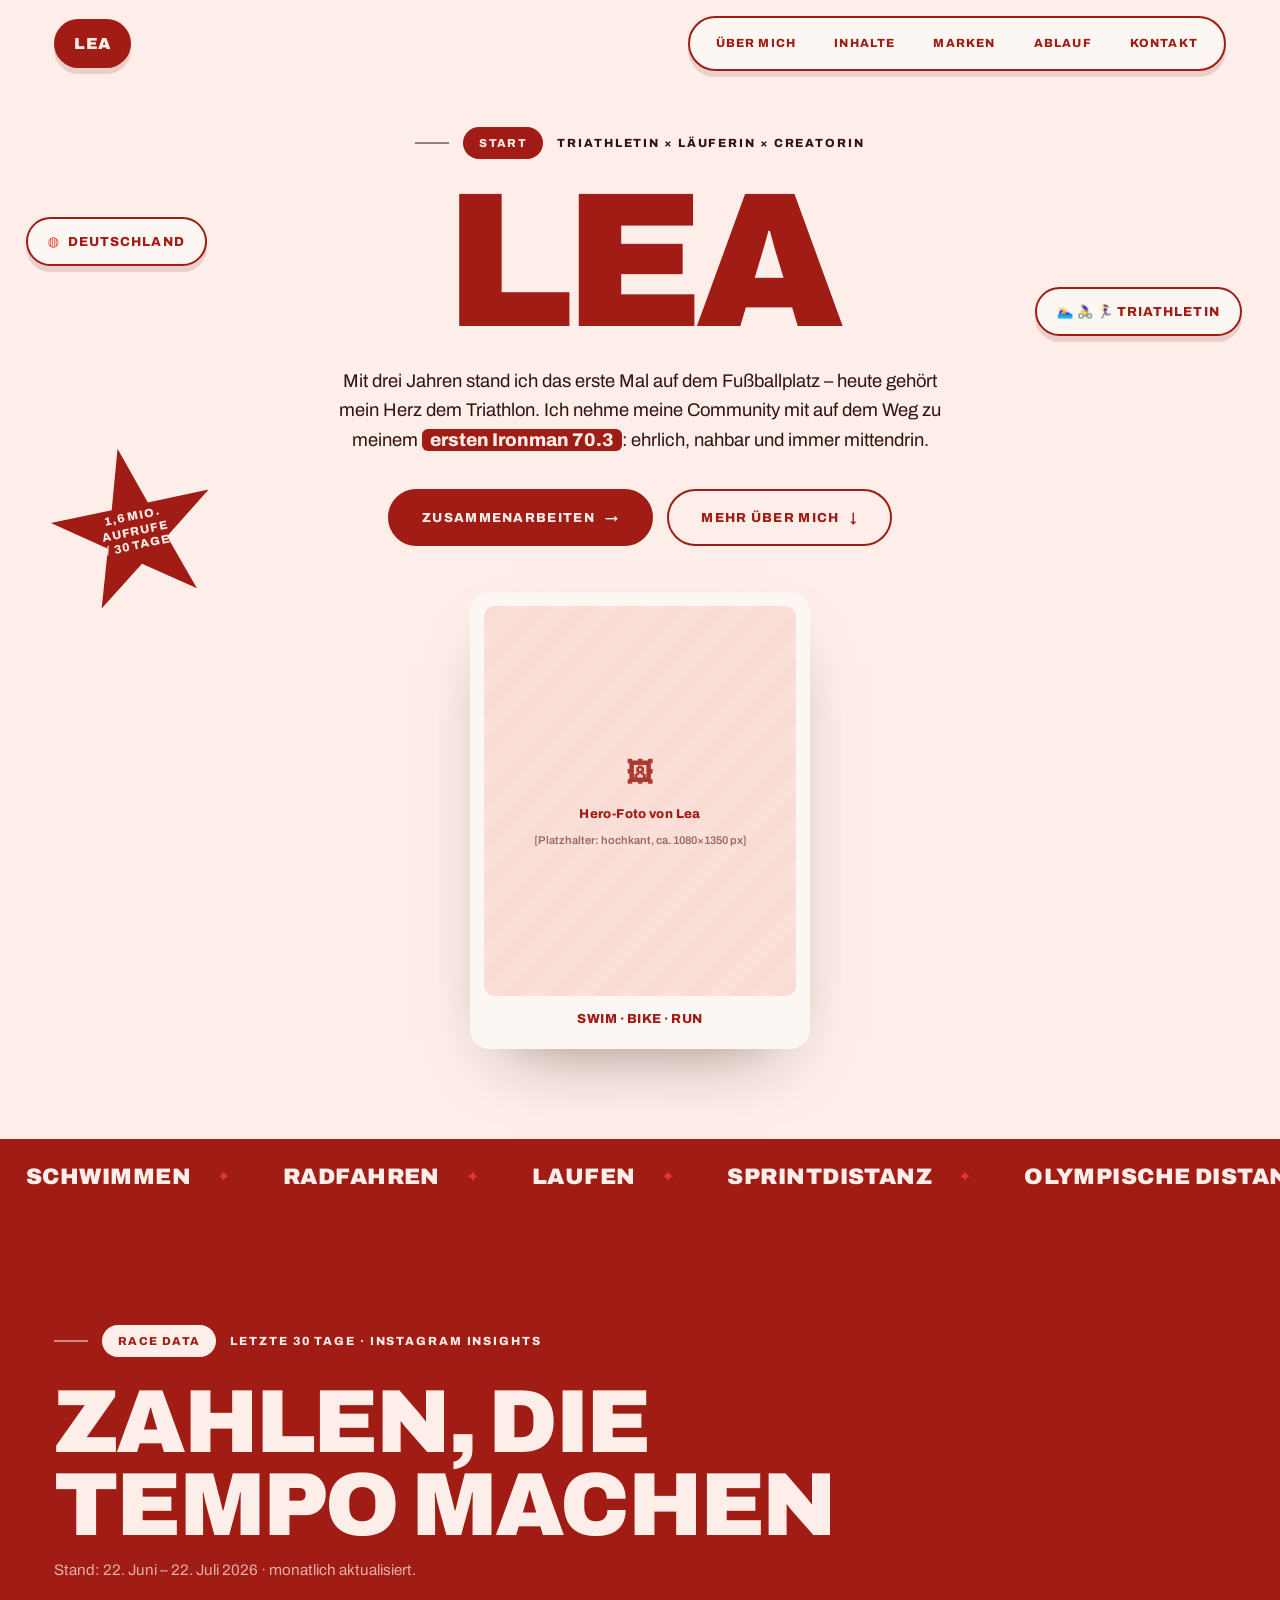
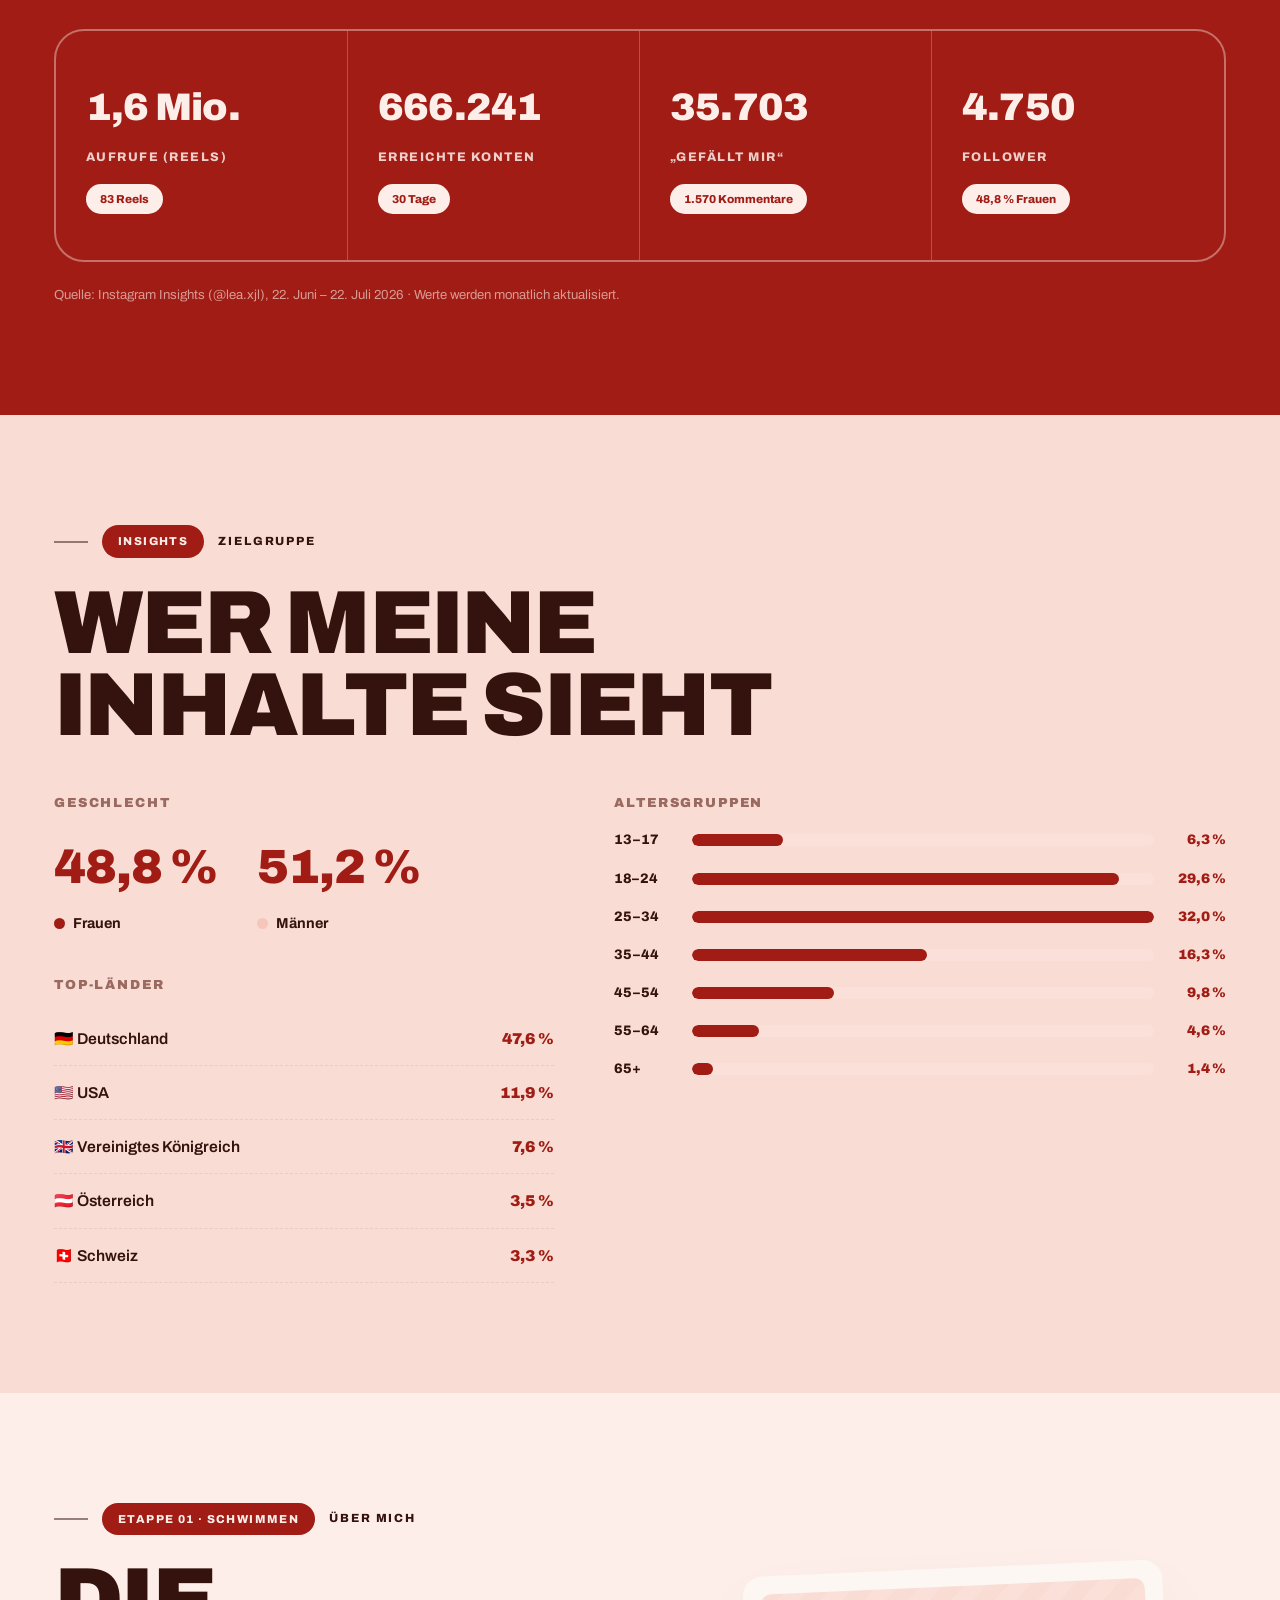
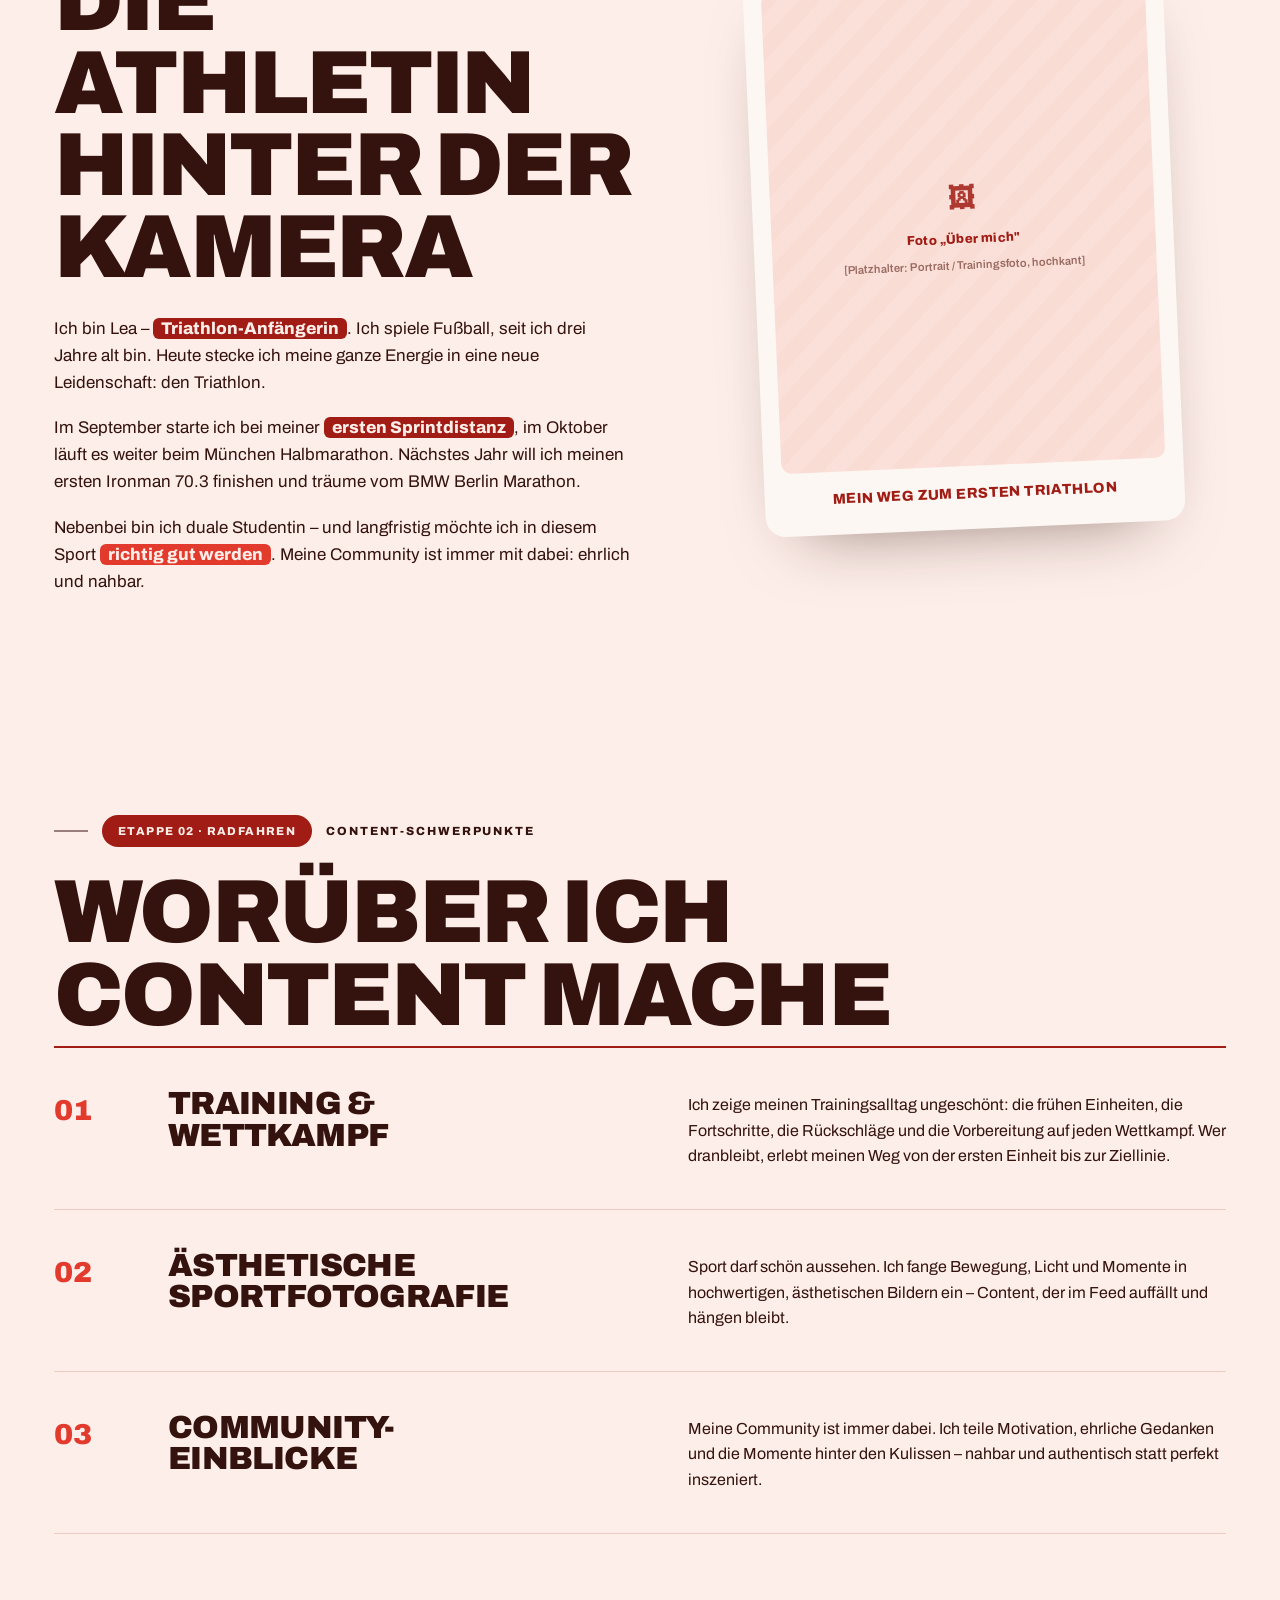
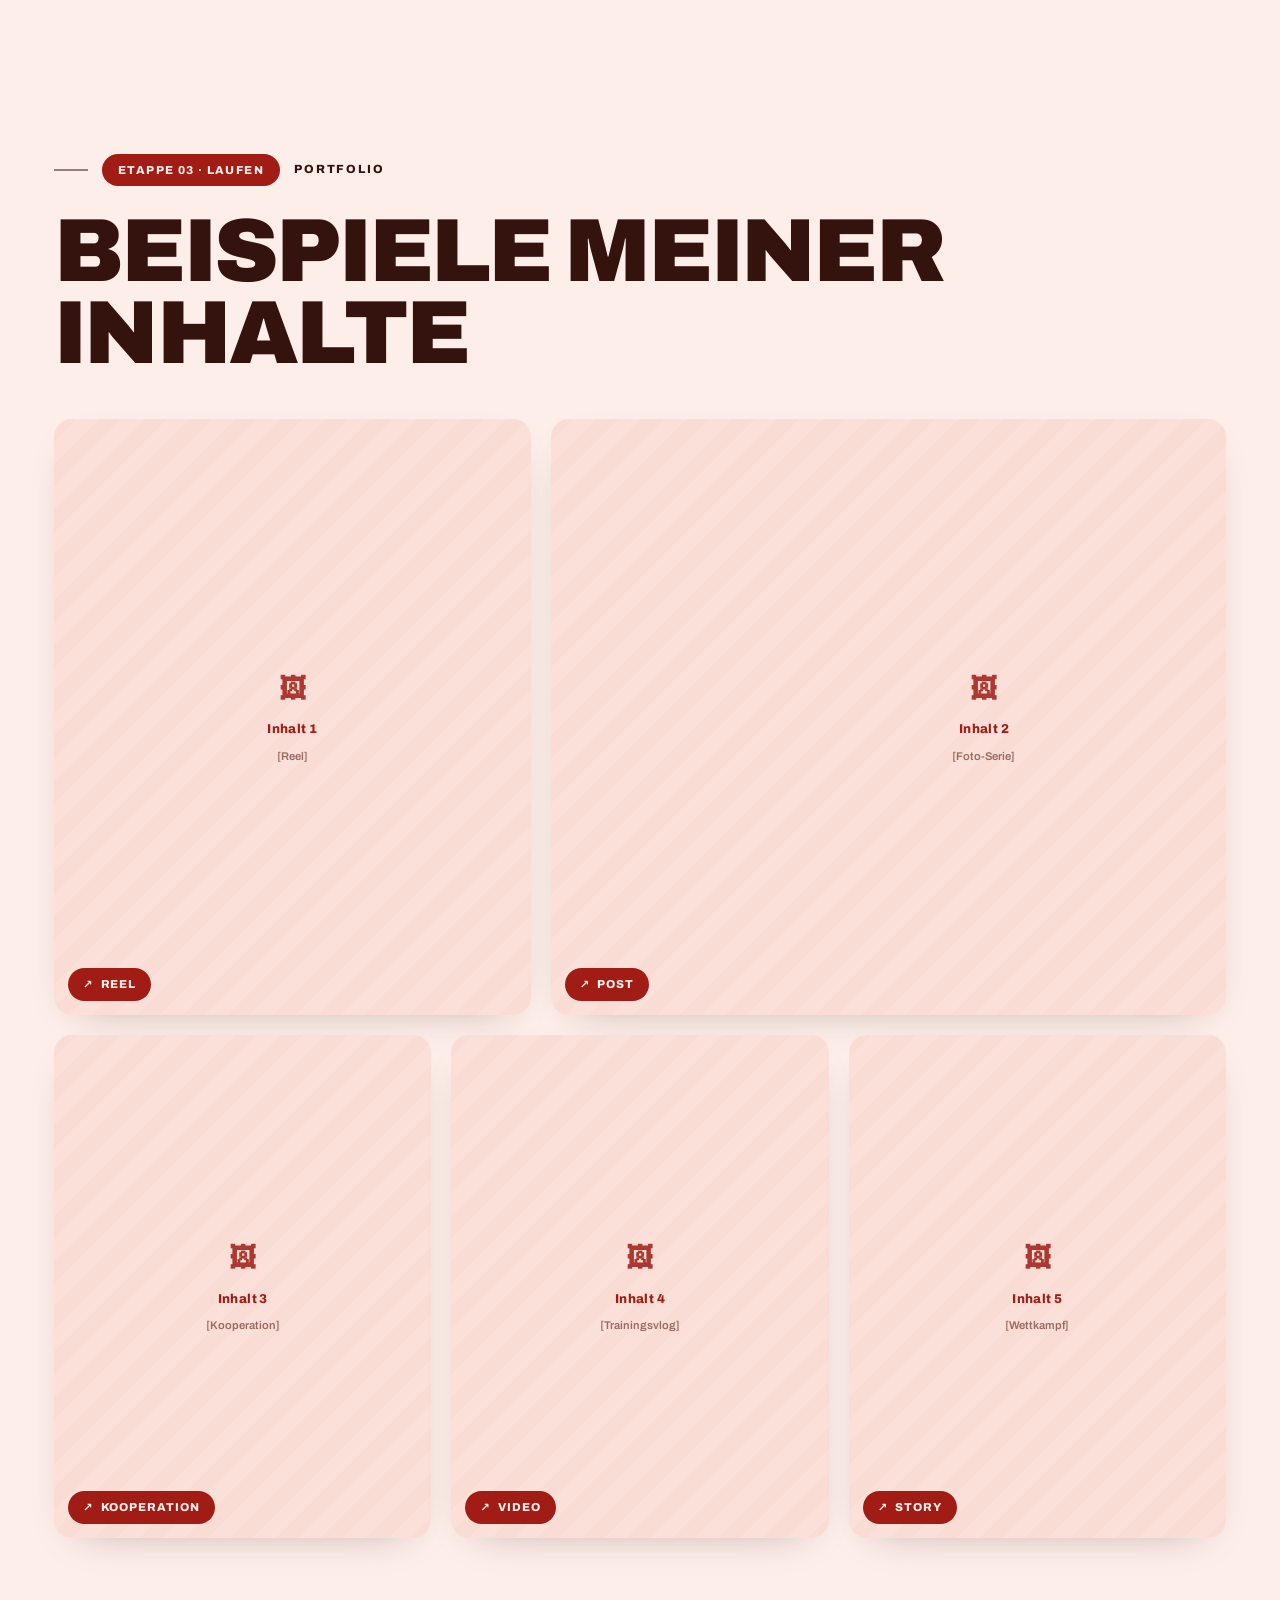
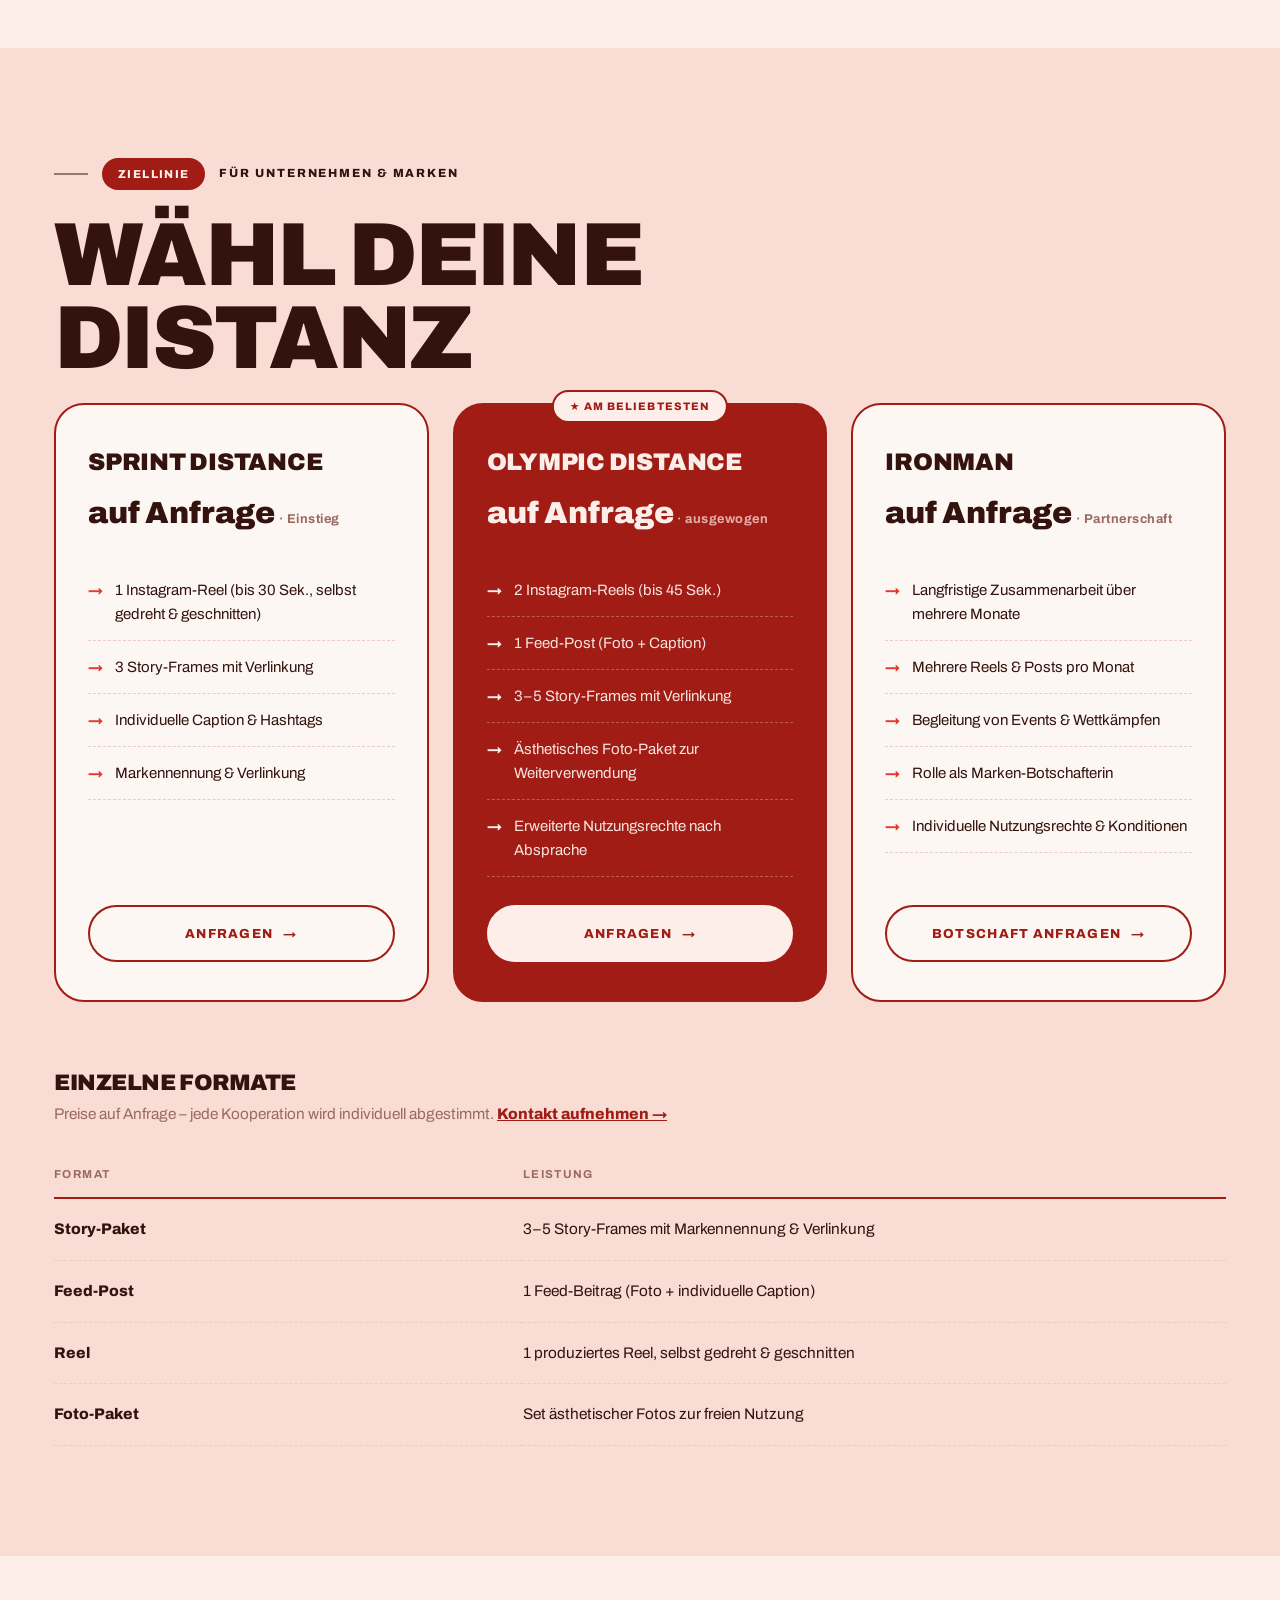
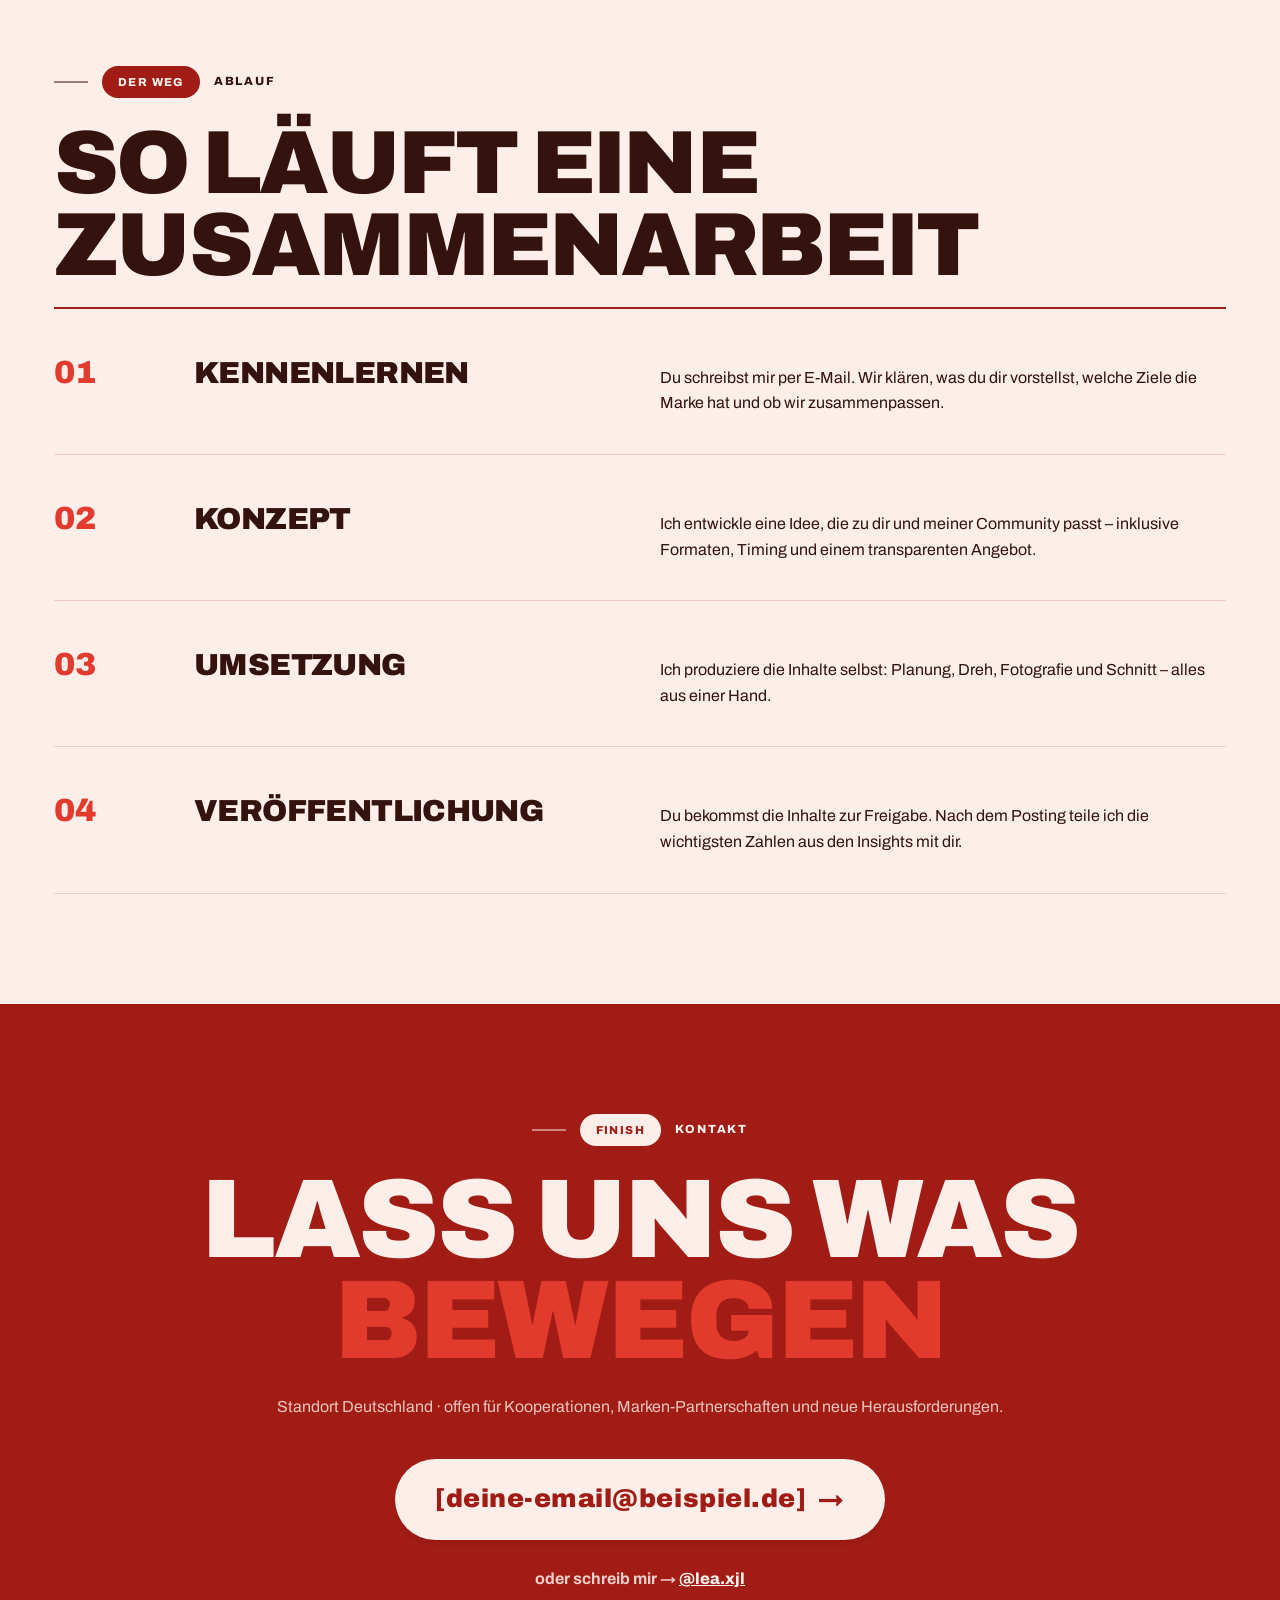
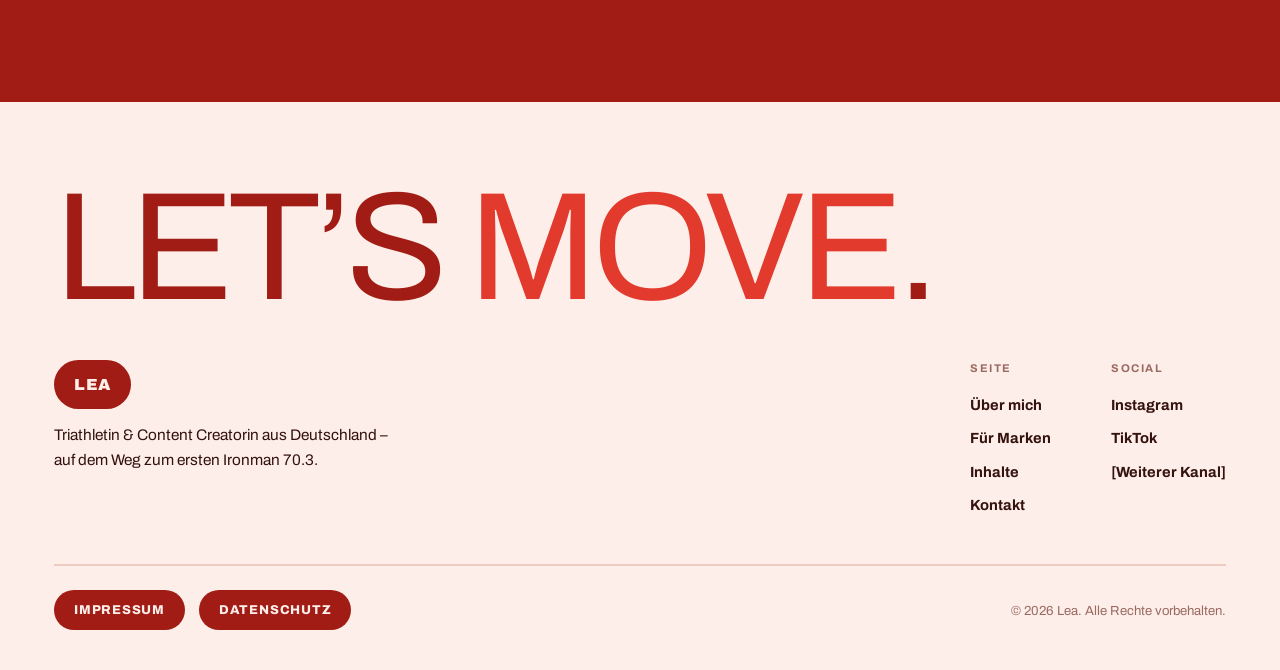
==== index.html @ 93815bfc "Ueber-mich-Text auf Leas Version anpassen, 'aesthetisch' aus Hero entfernen" ====
<!DOCTYPE html>
<html lang="de">
<head>
  <meta charset="UTF-8" />
  <meta name="viewport" content="width=device-width, initial-scale=1.0" />
  <title>Lea – Triathletin &amp; Content Creatorin</title>
  <meta name="description" content="Lea – Triathletin, Läuferin & Content Creatorin aus Deutschland. Ehrliche, ästhetische Einblicke in Training, Wettkampf und den Weg zum ersten Ironman 70.3." />
  <!-- Hinweis: bewusst KEINE Analyse-, Tracking- oder Marketingtools, KEINE nicht notwendigen Cookies. -->
  <link rel="preconnect" href="https://fonts.googleapis.com" />
  <link rel="preconnect" href="https://fonts.gstatic.com" crossorigin />
  <link href="https://fonts.googleapis.com/css2?family=Archivo:wght@400;500;600;700;800;900&display=swap" rel="stylesheet" />
  <link rel="stylesheet" href="styles.css" />
</head>
<body>

  <!-- ============ NAVBAR ============ -->
  <header class="nav">
    <div class="container nav-inner">
      <a href="index.html" class="brand">Lea</a>
      <nav class="nav-links" id="navLinks">
        <a href="#ueber-mich">Über mich</a>
        <a href="#inhalte">Inhalte</a>
        <a href="#leistungen">Marken</a>
        <a href="#ablauf">Ablauf</a>
        <a href="#kontakt">Kontakt</a>
      </nav>
      <button class="nav-toggle" id="navToggle" aria-label="Menü">☰</button>
    </div>
  </header>

  <!-- ============ HERO ============ -->
  <section class="hero">
    <!-- schwebende Sticker (Desktop) -->
    <span class="sticker st-loc"><span class="dot">◍</span> Deutschland</span>
    <span class="sticker st-tri">🏊‍♀️ 🚴‍♀️ 🏃‍♀️ Triathletin</span>
    <span class="star-badge st-star"><span class="star-shape"></span><span class="star-text">1,6 Mio.<br />Aufrufe<br />/ 30 Tage</span></span>

    <div class="container hero-inner">
      <div class="tag-row reveal">
        <span class="dash"></span>
        <span class="pill">Start</span>
        <span class="cap">Triathletin × Läuferin × Creatorin</span>
      </div>
      <h1 class="hero-name reveal"><span>Lea</span></h1>
      <p class="hero-lead reveal">
        Mit drei Jahren stand ich das erste Mal auf dem Fußballplatz – heute gehört mein Herz dem
        Triathlon. Ich nehme meine Community mit auf dem Weg zu meinem <span class="hl">ersten Ironman&nbsp;70.3</span>:
        ehrlich, nahbar und immer mittendrin.
      </p>
      <div class="hero-actions reveal">
        <a href="#kontakt" class="btn">Zusammenarbeiten <span class="arrow">→</span></a>
        <a href="#ueber-mich" class="btn-outline btn">Mehr über mich <span class="arrow">↓</span></a>
      </div>
      <div class="hero-photo reveal">
        <div class="img-ph">Hero-Foto von Lea<small>[Platzhalter: hochkant, ca. 1080×1350 px]</small></div>
        <div class="ph-cap">Swim · Bike · Run</div>
      </div>
    </div>
  </section>

  <!-- ============ MARQUEE ============ -->
  <div class="marquee" aria-hidden="true">
    <div class="marquee-track">
      <span>Schwimmen</span><span>Radfahren</span><span>Laufen</span><span>Sprintdistanz</span><span>Olympische Distanz</span><span>Ironman 70.3</span>
      <span>Schwimmen</span><span>Radfahren</span><span>Laufen</span><span>Sprintdistanz</span><span>Olympische Distanz</span><span>Ironman 70.3</span>
    </div>
  </div>

  <!-- ============ KENNZAHLEN ============ -->
  <!-- ▼▼▼ MONATLICH AKTUALISIEREN: Zahlen aus den Instagram-Insights hier eintragen ▼▼▼ -->
  <section id="kennzahlen" class="stats">
    <div class="container">
      <div class="tag-row reveal">
        <span class="dash"></span>
        <span class="pill">Race Data</span>
        <span class="cap">Letzte 30 Tage · Instagram Insights</span>
      </div>
      <h2 class="display reveal">Zahlen, die<br />Tempo machen</h2>
      <p class="sub reveal">Stand: 22. Juni – 22. Juli 2026 · monatlich aktualisiert.</p>
      <div class="stats-box reveal">
        <div class="stat"><div class="num">1,6 Mio.</div><div class="label">Aufrufe (Reels)</div><span class="spill">83 Reels</span></div>
        <div class="stat"><div class="num">666.241</div><div class="label">Erreichte Konten</div><span class="spill">30 Tage</span></div>
        <div class="stat"><div class="num">35.703</div><div class="label">„Gefällt mir“</div><span class="spill">1.570 Kommentare</span></div>
        <div class="stat"><div class="num">4.750</div><div class="label">Follower</div><span class="spill">48,8 % Frauen</span></div>
      </div>
      <p class="source reveal">Quelle: Instagram Insights (@lea.xjl), 22. Juni – 22. Juli 2026 · Werte werden monatlich aktualisiert.</p>
    </div>
  </section>

  <!-- ============ ZIELGRUPPE / AUDIENCE ============ -->
  <section id="zielgruppe" class="audience">
    <div class="container">
      <div class="tag-row reveal">
        <span class="dash"></span>
        <span class="pill">Insights</span>
        <span class="cap">Zielgruppe</span>
      </div>
      <h2 class="display reveal" style="max-width:16ch; margin-bottom:50px;">Wer meine Inhalte sieht</h2>
      <div class="aud-grid">
        <div class="aud-left">
          <div class="aud-block reveal">
            <h3>Geschlecht</h3>
            <div class="gender">
              <div class="g"><span class="pct">48,8 %</span><span class="gl"><i class="dw"></i> Frauen</span></div>
              <div class="g"><span class="pct">51,2 %</span><span class="gl"><i class="dm"></i> Männer</span></div>
            </div>
          </div>
          <div class="aud-block reveal">
            <h3>Top-Länder</h3>
            <ul class="country-list">
              <li><span>🇩🇪 Deutschland</span><strong>47,6 %</strong></li>
              <li><span>🇺🇸 USA</span><strong>11,9 %</strong></li>
              <li><span>🇬🇧 Vereinigtes Königreich</span><strong>7,6 %</strong></li>
              <li><span>🇦🇹 Österreich</span><strong>3,5 %</strong></li>
              <li><span>🇨🇭 Schweiz</span><strong>3,3 %</strong></li>
            </ul>
          </div>
        </div>
        <div class="aud-block reveal">
          <h3>Altersgruppen</h3>
          <div class="bar-row"><span class="age">13–17</span><span class="bar"><span style="width:19.7%"></span></span><b>6,3 %</b></div>
          <div class="bar-row"><span class="age">18–24</span><span class="bar"><span style="width:92.5%"></span></span><b>29,6 %</b></div>
          <div class="bar-row"><span class="age">25–34</span><span class="bar"><span style="width:100%"></span></span><b>32,0 %</b></div>
          <div class="bar-row"><span class="age">35–44</span><span class="bar"><span style="width:50.9%"></span></span><b>16,3 %</b></div>
          <div class="bar-row"><span class="age">45–54</span><span class="bar"><span style="width:30.6%"></span></span><b>9,8 %</b></div>
          <div class="bar-row"><span class="age">55–64</span><span class="bar"><span style="width:14.4%"></span></span><b>4,6 %</b></div>
          <div class="bar-row"><span class="age">65+</span><span class="bar"><span style="width:4.4%"></span></span><b>1,4 %</b></div>
        </div>
      </div>
    </div>
  </section>
  <!-- ▲▲▲ MONATLICH AKTUALISIEREN: Ende ▲▲▲ -->

  <!-- ============ ÜBER MICH ============ -->
  <section id="ueber-mich">
    <div class="container about-grid">
      <div class="about-text reveal">
        <div class="tag-row">
          <span class="dash"></span>
          <span class="pill">Etappe 01 · Schwimmen</span>
          <span class="cap">Über mich</span>
        </div>
        <h2 class="display">Die Athletin<br />hinter der <span class="accent">Kamera</span></h2>
        <p>
          Ich bin Lea – <span class="hl">Triathlon-Anfängerin</span>. Ich spiele Fußball, seit ich drei Jahre alt bin.
          Heute stecke ich meine ganze Energie in eine neue Leidenschaft: den Triathlon.
        </p>
        <p>
          Im September starte ich bei meiner <span class="hl">ersten Sprintdistanz</span>, im Oktober läuft es weiter
          beim München Halbmarathon. Nächstes Jahr will ich meinen ersten Ironman&nbsp;70.3 finishen und träume vom
          BMW Berlin Marathon.
        </p>
        <p>
          Nebenbei bin ich duale Studentin – und langfristig möchte ich in diesem Sport
          <span class="hl alt">richtig gut werden</span>. Meine Community ist immer mit dabei: ehrlich und nahbar.
        </p>
      </div>
      <div class="reveal">
        <div class="polaroid">
          <div class="img-ph">Foto „Über mich"<small>[Platzhalter: Portrait / Trainingsfoto, hochkant]</small></div>
          <div class="ph-cap">Mein Weg zum ersten Triathlon</div>
        </div>
      </div>
    </div>
  </section>

  <!-- ============ CONTENT-SCHWERPUNKTE ============ -->
  <section id="schwerpunkte" class="services" style="background:var(--bg);">
    <div class="container">
      <div class="tag-row reveal">
        <span class="dash"></span>
        <span class="pill">Etappe 02 · Radfahren</span>
        <span class="cap">Content-Schwerpunkte</span>
      </div>
      <h2 class="display reveal" style="max-width:15ch;">Worüber ich Content mache</h2>
      <div class="pillars">
        <div class="pillar reveal">
          <div class="p-num">01</div>
          <h3>Training &amp;<br />Wettkampf</h3>
          <p>Ich zeige meinen Trainingsalltag ungeschönt: die frühen Einheiten, die Fortschritte, die Rückschläge und die Vorbereitung auf jeden Wettkampf. Wer dranbleibt, erlebt meinen Weg von der ersten Einheit bis zur Ziellinie.</p>
        </div>
        <div class="pillar reveal">
          <div class="p-num">02</div>
          <h3>Ästhetische<br />Sportfotografie</h3>
          <p>Sport darf schön aussehen. Ich fange Bewegung, Licht und Momente in hochwertigen, ästhetischen Bildern ein – Content, der im Feed auffällt und hängen bleibt.</p>
        </div>
        <div class="pillar reveal">
          <div class="p-num">03</div>
          <h3>Community-<br />Einblicke</h3>
          <p>Meine Community ist immer dabei. Ich teile Motivation, ehrliche Gedanken und die Momente hinter den Kulissen – nahbar und authentisch statt perfekt inszeniert.</p>
        </div>
      </div>
    </div>
  </section>

  <!-- ============ INHALTE / GALERIE ============ -->
  <section id="inhalte">
    <div class="container">
      <div class="tag-row reveal">
        <span class="dash"></span>
        <span class="pill">Etappe 03 · Laufen</span>
        <span class="cap">Portfolio</span>
      </div>
      <h2 class="display reveal" style="max-width:16ch; margin-bottom:44px;">Beispiele meiner Inhalte</h2>
      <div class="gallery">
        <div class="item g1 reveal"><div class="img-ph">Inhalt 1<small>[Reel]</small></div><span class="cap">Reel</span></div>
        <div class="item g2 reveal"><div class="img-ph">Inhalt 2<small>[Foto-Serie]</small></div><span class="cap">Post</span></div>
        <div class="item g3 reveal"><div class="img-ph">Inhalt 3<small>[Kooperation]</small></div><span class="cap">Kooperation</span></div>
        <div class="item g4 reveal"><div class="img-ph">Inhalt 4<small>[Trainingsvlog]</small></div><span class="cap">Video</span></div>
        <div class="item g5 reveal"><div class="img-ph">Inhalt 5<small>[Wettkampf]</small></div><span class="cap">Story</span></div>
      </div>
    </div>
  </section>

  <!-- ============ LEISTUNGEN / PAKETE ============ -->
  <section id="leistungen" class="services">
    <div class="container">
      <div class="tag-row reveal">
        <span class="dash"></span>
        <span class="pill">Ziellinie</span>
        <span class="cap">Für Unternehmen &amp; Marken</span>
      </div>
      <h2 class="display reveal" style="max-width:14ch;">Wähl deine Distanz</h2>
      <div class="packages">
        <div class="package reveal">
          <div class="tier">Sprint Distance</div>
          <div class="price">auf Anfrage<small> · Einstieg</small></div>
          <ul>
            <li>1 Instagram-Reel (bis 30 Sek., selbst gedreht &amp; geschnitten)</li>
            <li>3 Story-Frames mit Verlinkung</li>
            <li>Individuelle Caption &amp; Hashtags</li>
            <li>Markennennung &amp; Verlinkung</li>
          </ul>
          <a href="#kontakt" class="btn btn-outline">Anfragen <span class="arrow">→</span></a>
        </div>
        <div class="package featured reveal">
          <span class="badge-top">★ Am beliebtesten</span>
          <div class="tier">Olympic Distance</div>
          <div class="price">auf Anfrage<small> · ausgewogen</small></div>
          <ul>
            <li>2 Instagram-Reels (bis 45 Sek.)</li>
            <li>1 Feed-Post (Foto + Caption)</li>
            <li>3–5 Story-Frames mit Verlinkung</li>
            <li>Ästhetisches Foto-Paket zur Weiterverwendung</li>
            <li>Erweiterte Nutzungsrechte nach Absprache</li>
          </ul>
          <a href="#kontakt" class="btn">Anfragen <span class="arrow">→</span></a>
        </div>
        <div class="package reveal">
          <div class="tier">Ironman</div>
          <div class="price">auf Anfrage<small> · Partnerschaft</small></div>
          <ul>
            <li>Langfristige Zusammenarbeit über mehrere Monate</li>
            <li>Mehrere Reels &amp; Posts pro Monat</li>
            <li>Begleitung von Events &amp; Wettkämpfen</li>
            <li>Rolle als Marken-Botschafterin</li>
            <li>Individuelle Nutzungsrechte &amp; Konditionen</li>
          </ul>
          <a href="#kontakt" class="btn btn-outline">Botschaft anfragen <span class="arrow">→</span></a>
        </div>
      </div>

      <!-- Einzel-Formate -->
      <div class="formats reveal">
        <h3>Einzelne Formate</h3>
        <p class="intro">Preise auf Anfrage – jede Kooperation wird individuell abgestimmt. <a href="#kontakt">Kontakt aufnehmen →</a></p>
        <table class="ftable">
          <thead><tr><th>Format</th><th>Leistung</th></tr></thead>
          <tbody>
            <tr><td>Story-Paket</td><td>3–5 Story-Frames mit Markennennung &amp; Verlinkung</td></tr>
            <tr><td>Feed-Post</td><td>1 Feed-Beitrag (Foto + individuelle Caption)</td></tr>
            <tr><td>Reel</td><td>1 produziertes Reel, selbst gedreht &amp; geschnitten</td></tr>
            <tr><td>Foto-Paket</td><td>Set ästhetischer Fotos zur freien Nutzung</td></tr>
          </tbody>
        </table>
      </div>
    </div>
  </section>

  <!-- ============ ABLAUF ============ -->
  <section id="ablauf">
    <div class="container">
      <div class="tag-row reveal">
        <span class="dash"></span>
        <span class="pill">Der Weg</span>
        <span class="cap">Ablauf</span>
      </div>
      <h2 class="display reveal" style="max-width:16ch; margin-bottom:20px;">So läuft eine Zusammenarbeit</h2>
      <div class="process">
        <div class="step reveal"><div class="s-num">01</div><h3>Kennenlernen</h3><p>Du schreibst mir per E-Mail. Wir klären, was du dir vorstellst, welche Ziele die Marke hat und ob wir zusammenpassen.</p></div>
        <div class="step reveal"><div class="s-num">02</div><h3>Konzept</h3><p>Ich entwickle eine Idee, die zu dir und meiner Community passt – inklusive Formaten, Timing und einem transparenten Angebot.</p></div>
        <div class="step reveal"><div class="s-num">03</div><h3>Umsetzung</h3><p>Ich produziere die Inhalte selbst: Planung, Dreh, Fotografie und Schnitt – alles aus einer Hand.</p></div>
        <div class="step reveal"><div class="s-num">04</div><h3>Veröffentlichung</h3><p>Du bekommst die Inhalte zur Freigabe. Nach dem Posting teile ich die wichtigsten Zahlen aus den Insights mit dir.</p></div>
      </div>
    </div>
  </section>

  <!-- ============ KONTAKT ============ -->
  <section id="kontakt" class="contact">
    <div class="container">
      <div class="tag-row reveal">
        <span class="dash"></span>
        <span class="pill">Finish</span>
        <span class="cap">Kontakt</span>
      </div>
      <h2 class="contact-big reveal">Lass uns was<br /><span class="accent">bewegen</span></h2>
      <p class="sub reveal">Standort Deutschland · offen für Kooperationen, Marken-Partnerschaften und neue Herausforderungen.</p>
      <a href="mailto:[deine-email@beispiel.de]" class="contact-email reveal">[deine-email@beispiel.de] <span class="arrow">→</span></a>
      <p class="contact-dm reveal">oder schreib mir → <a href="https://instagram.com/lea.xjl" target="_blank" rel="noopener">@lea.xjl</a></p>
    </div>
  </section>

  <!-- ============ FOOTER ============ -->
  <footer class="footer">
    <div class="container">
      <div class="footer-huge reveal">Let’s <span class="accent">move</span>.</div>
      <div class="footer-cols">
        <div>
          <div class="brand" style="box-shadow:none;">Lea</div>
          <p class="footer-tag" style="margin-top:14px;">Triathletin &amp; Content Creatorin aus Deutschland – auf dem Weg zum ersten Ironman 70.3.</p>
        </div>
        <div class="footer-nav">
          <div>
            <h4>Seite</h4>
            <a href="#ueber-mich">Über mich</a>
            <a href="#leistungen">Für Marken</a>
            <a href="#inhalte">Inhalte</a>
            <a href="#kontakt">Kontakt</a>
          </div>
          <div>
            <h4>Social</h4>
            <a href="https://instagram.com/lea.xjl" target="_blank" rel="noopener">Instagram</a>
            <a href="[TikTok-Link]" target="_blank" rel="noopener">TikTok</a>
            <a href="[Weiterer Kanal]" target="_blank" rel="noopener">[Weiterer Kanal]</a>
          </div>
        </div>
      </div>
      <div class="footer-legal">
        <div class="legal-links">
          <a href="impressum.html">Impressum</a>
          <a href="datenschutz.html">Datenschutz</a>
        </div>
        <small>© <span id="year">2026</span> Lea. Alle Rechte vorbehalten.</small>
      </div>
    </div>
  </footer>

  <script>
    const toggle = document.getElementById('navToggle');
    const links = document.getElementById('navLinks');
    toggle.addEventListener('click', () => links.classList.toggle('open'));
    links.querySelectorAll('a').forEach(a => a.addEventListener('click', () => links.classList.remove('open')));
    document.getElementById('year').textContent = new Date().getFullYear();
    const io = new IntersectionObserver((entries) => {
      entries.forEach(e => { if (e.isIntersecting) { e.target.classList.add('in'); io.unobserve(e.target); } });
    }, { threshold: 0.12, rootMargin: '0px 0px -60px 0px' });
    document.querySelectorAll('.reveal').forEach(el => io.observe(el));
  </script>
</body>
</html>
---- styles.css ----
/* =========================================================
   Lea – Triathlon Portfolio
   Stil angelehnt an das Referenz-Layout, aber in ROT
   Schrift: Archivo – dick & gerade, ohne Schnörkel
   ========================================================= */

:root {
  /* Rot / Brand */
  --brand:   #a01c14;   /* tiefes Rot – dunkle Sektionen, Headlines, Pills */
  --brand-2: #bb241a;
  --accent:  #e23a2c;   /* helles Signalrot */
  --red-100: #fbe0da;   /* helle Pills auf dunklem Grund */
  --red-200: #f6c6bc;

  /* Hell / Papier */
  --bg:     #fdeee9;    /* zartes Blush-Creme (Hintergrund) */
  --bg-2:   #f9ddd4;
  --paper:  #fdf7f3;    /* Karten / helle Flächen */
  --text:   #34120e;    /* dunkler, warmer Text */
  --muted:  #9a6a61;
  --line:   #ecccc2;

  --pill-shadow: 0 6px 0 rgba(122,20,14,.14);
  --shadow:   0 30px 70px -40px rgba(52,18,14,.6);
  --shadow-sm:0 14px 40px -26px rgba(52,18,14,.4);

  --r-pill: 999px;
  --r-card: 30px;
  --maxw: 1240px;
  --sans: "Archivo", "Segoe UI", system-ui, -apple-system, sans-serif;
}

* { margin: 0; padding: 0; box-sizing: border-box; }
html { scroll-behavior: smooth; }
body {
  font-family: var(--sans);
  color: var(--text);
  background: var(--bg);
  line-height: 1.6;
  -webkit-font-smoothing: antialiased;
  overflow-x: hidden;
}
img { max-width: 100%; display: block; }
a { color: inherit; text-decoration: none; }
ul { list-style: none; }
::selection { background: var(--accent); color: #fff; }

.container { width: 100%; max-width: var(--maxw); margin: 0 auto; padding: 0 34px; }
section { padding: 110px 0; position: relative; }

h1, h2, h3 { line-height: .98; font-weight: 900; letter-spacing: -.02em; }
.display {
  font-weight: 900; font-size: clamp(2.6rem, 7vw, 5.6rem);
  line-height: .92; letter-spacing: -.03em; text-transform: uppercase;
}
.lead { font-size: clamp(1.02rem, 1.5vw, 1.22rem); color: var(--text); line-height: 1.6; }

/* -------------------- Tag-Zeile (— • LABEL  CAPTION) -------------------- */
.tag-row { display: flex; align-items: center; gap: 14px; flex-wrap: wrap; margin-bottom: 24px; }
.tag-row .dash { width: 34px; height: 2px; background: currentColor; opacity: .5; }
.pill {
  display: inline-flex; align-items: center; gap: 8px;
  background: var(--brand); color: var(--bg);
  font-size: .72rem; font-weight: 800; letter-spacing: .12em; text-transform: uppercase;
  padding: 7px 16px; border-radius: var(--r-pill);
}
.tag-row .cap { font-size: .74rem; font-weight: 800; letter-spacing: .16em; text-transform: uppercase; color: var(--text); }

/* -------------------- Buttons -------------------- */
.btn {
  display: inline-flex; align-items: center; gap: 10px;
  padding: 16px 32px; border-radius: var(--r-pill);
  font-weight: 800; font-size: .82rem; letter-spacing: .1em; text-transform: uppercase;
  cursor: pointer; border: 2px solid var(--brand); background: var(--brand); color: var(--bg);
  transition: transform .2s ease, background .2s, color .2s, border-color .2s;
}
.btn .arrow { transition: transform .2s; }
.btn:hover { transform: translateY(-3px); background: var(--brand-2); border-color: var(--brand-2); }
.btn:hover .arrow { transform: translate(3px,0); }
.btn-outline { background: transparent; color: var(--brand); border-color: var(--brand); }
.btn-outline:hover { background: var(--brand); color: var(--bg); }
.btn-light { background: var(--bg); color: var(--brand); border-color: var(--bg); }
.btn-light:hover { background: #fff; border-color: #fff; transform: translateY(-3px); }

/* -------------------- Sticker / schwebende Badges -------------------- */
.sticker {
  position: absolute; z-index: 3;
  display: inline-flex; align-items: center; gap: 8px;
  background: var(--paper); color: var(--brand);
  border-radius: var(--r-pill); padding: 12px 20px;
  font-size: .82rem; font-weight: 800; letter-spacing: .08em; text-transform: uppercase;
  box-shadow: var(--pill-shadow); border: 2px solid var(--brand);
}
.sticker .dot { color: var(--accent); }

.star-badge { position: absolute; z-index: 3; width: 168px; height: 168px; display: grid; place-items: center; }
.star-shape {
  position: absolute; inset: 0; background: var(--brand);
  clip-path: polygon(50% 0%, 61% 35%, 98% 35%, 68% 57%, 79% 91%, 50% 70%, 21% 91%, 32% 57%, 2% 35%, 39% 35%);
}
.star-text { position: relative; color: var(--bg); text-align: center; font-weight: 800; font-size: .74rem; letter-spacing: .08em; text-transform: uppercase; line-height: 1.25; }

/* -------------------- Bild-Platzhalter -------------------- */
.img-ph {
  display: flex; align-items: center; justify-content: center; flex-direction: column; gap: 8px;
  text-align: center; background: repeating-linear-gradient(135deg, var(--bg-2) 0 16px, var(--red-100) 16px 32px);
  color: var(--brand); border-radius: 14px; aspect-ratio: 1/1;
  font-size: .8rem; font-weight: 800; letter-spacing: .03em; padding: 20px;
}
.img-ph::before { content: "🖼"; font-size: 1.7rem; opacity: .85; }
.img-ph small { font-weight: 600; color: var(--muted); font-size: .7rem; max-width: 85%; text-transform: none; letter-spacing: 0; }

/* -------------------- Navbar (Pill-Stil) -------------------- */
.nav { position: sticky; top: 0; z-index: 60; padding: 16px 0; }
.nav-inner { display: flex; align-items: center; justify-content: space-between; gap: 16px; }
.brand {
  display: inline-flex; align-items: center;
  background: var(--brand); color: var(--bg);
  font-weight: 900; font-size: 1rem; letter-spacing: .04em; text-transform: uppercase;
  padding: 12px 20px; border-radius: var(--r-pill); box-shadow: var(--pill-shadow);
}
.brand em { font-style: normal; }
.nav-links {
  display: flex; gap: 6px; align-items: center;
  background: var(--paper); border: 2px solid var(--brand);
  padding: 8px 10px; border-radius: var(--r-pill); box-shadow: var(--pill-shadow);
}
.nav-links a { font-size: .74rem; font-weight: 800; letter-spacing: .1em; text-transform: uppercase; color: var(--brand); padding: 8px 16px; border-radius: var(--r-pill); transition: background .2s, color .2s; }
.nav-links a:hover, .nav-links a.active { background: var(--brand); color: var(--bg); }
.nav-toggle { display: none; background: var(--brand); color: var(--bg); border: 0; width: 46px; height: 46px; border-radius: 50%; font-size: 1.3rem; cursor: pointer; box-shadow: var(--pill-shadow); }

/* -------------------- Hero -------------------- */
.hero { padding: 40px 0 90px; text-align: center; position: relative; }
.hero-inner { max-width: 920px; margin: 0 auto; position: relative; z-index: 2; }
.hero .tag-row { justify-content: center; }
.hero-name {
  font-weight: 900; font-size: clamp(3.4rem, 15vw, 12rem);
  line-height: .82; letter-spacing: -.045em; text-transform: uppercase; color: var(--brand); margin: 8px 0 26px;
}
.hero-name span { display: block; }
.hero-name .accent { color: var(--accent); }
.hero-lead { max-width: 620px; margin: 0 auto 34px; font-size: 1.15rem; color: var(--text); }
.hl { background: var(--brand); color: var(--bg); padding: 1px 8px; border-radius: 6px; font-weight: 800; box-decoration-break: clone; -webkit-box-decoration-break: clone; }
.hl.alt { background: var(--accent); }
.hero-actions { display: flex; gap: 14px; justify-content: center; flex-wrap: wrap; margin-bottom: 46px; }
/* Positionen der Sticker */
.st-loc  { top: 130px; left: 2%; }
.st-tri  { top: 200px; right: 3%; }
.st-star { top: 360px; left: 4%; transform: rotate(-12deg); }
/* Hero-Foto (Polaroid, immer sichtbar) */
.hero-photo {
  max-width: 340px; margin: 0 auto; background: var(--paper);
  padding: 14px 14px 20px; border-radius: 20px; box-shadow: var(--shadow); transform: rotate(2deg);
}
.hero-photo .img-ph { aspect-ratio: 4/5; border-radius: 10px; }
.hero-photo .ph-cap { margin-top: 12px; font-weight: 800; font-size: .82rem; letter-spacing: .04em; color: var(--brand); text-transform: uppercase; }

/* -------------------- Marquee -------------------- */
.marquee { background: var(--brand); color: var(--bg); padding: 20px 0; overflow: hidden; white-space: nowrap; }
.marquee-track { display: inline-flex; align-items: center; animation: scroll 28s linear infinite; }
.marquee-track span { font-weight: 900; font-size: 1.4rem; letter-spacing: .02em; text-transform: uppercase; padding: 0 26px; display: inline-flex; align-items: center; gap: 26px; }
.marquee-track span::after { content: "✦"; color: var(--accent); font-size: 1rem; }
@keyframes scroll { from { transform: translateX(0); } to { transform: translateX(-50%); } }

/* -------------------- Stats (dunkel) -------------------- */
.stats { background: var(--brand); color: var(--bg); }
.stats .pill { background: var(--bg); color: var(--brand); }
.stats .tag-row .cap { color: var(--bg); }
.stats h2 { color: var(--bg); margin-bottom: 12px; }
.stats .sub { color: rgba(253,238,233,.7); margin-bottom: 46px; font-size: .95rem; }
.stats-box { border: 2px solid rgba(253,238,233,.4); border-radius: var(--r-card); display: grid; grid-template-columns: repeat(4,1fr); }
.stat { padding: 46px 30px; border-right: 1px solid rgba(253,238,233,.25); }
.stat:last-child { border-right: 0; }
.stat .num { font-weight: 900; font-size: clamp(1.9rem, 3vw, 2.6rem); letter-spacing: -.02em; }
.stat .label { font-size: .78rem; font-weight: 800; letter-spacing: .12em; text-transform: uppercase; margin: 10px 0 16px; color: rgba(253,238,233,.85); }
.stat .spill { display: inline-block; background: var(--bg); color: var(--brand); font-size: .72rem; font-weight: 800; padding: 6px 14px; border-radius: var(--r-pill); }
.stats .source { margin-top: 22px; font-size: .82rem; color: rgba(253,238,233,.6); }

/* -------------------- Zielgruppe / Audience -------------------- */
.audience { background: var(--bg-2); }
.aud-grid { display: grid; grid-template-columns: .9fr 1.1fr; gap: 60px; }
.aud-left { display: flex; flex-direction: column; gap: 44px; }
.aud-block h3 { font-size: .82rem; letter-spacing: .14em; text-transform: uppercase; color: var(--muted); margin-bottom: 20px; }
.gender { display: flex; gap: 40px; }
.gender .g { display: flex; flex-direction: column; gap: 6px; }
.gender .pct { font-weight: 900; font-size: clamp(2rem, 4vw, 3rem); letter-spacing: -.02em; color: var(--brand); }
.gender .gl { font-size: .9rem; font-weight: 700; color: var(--text); display: flex; align-items: center; gap: 8px; }
.gender .dw, .gender .dm { width: 11px; height: 11px; border-radius: 50%; display: inline-block; }
.gender .dw { background: var(--brand); }
.gender .dm { background: var(--red-200); }
.country-list li { display: flex; justify-content: space-between; align-items: center; gap: 16px; padding: 14px 0; border-bottom: 1.5px dashed var(--line); font-size: .98rem; font-weight: 600; }
.country-list li strong { font-weight: 900; color: var(--brand); }
.bar-row { display: grid; grid-template-columns: 62px 1fr 56px; align-items: center; gap: 16px; margin-bottom: 16px; }
.bar-row .age { font-size: .86rem; font-weight: 800; color: var(--text); }
.bar-row .bar { height: 12px; background: var(--red-100); border-radius: 999px; overflow: hidden; }
.bar-row .bar span { display: block; height: 100%; background: var(--brand); border-radius: 999px; }
.bar-row b { font-size: .86rem; font-weight: 900; color: var(--brand); text-align: right; }

/* -------------------- Über mich (Polaroid) -------------------- */
.about-grid { display: grid; grid-template-columns: 1.05fr .95fr; gap: 70px; align-items: center; }
.about-text h2 { margin-bottom: 26px; }
.about-text p { color: var(--text); font-size: 1.06rem; }
.about-text p + p { margin-top: 18px; }
.polaroid { background: var(--paper); padding: 18px 18px 24px; border-radius: 20px; box-shadow: var(--shadow); transform: rotate(-2.5deg); max-width: 420px; margin: 0 auto; }
.polaroid .img-ph { aspect-ratio: 4/5; border-radius: 10px; }
.polaroid .ph-cap { margin-top: 16px; text-align: center; font-weight: 800; font-size: .9rem; color: var(--brand); text-transform: uppercase; letter-spacing: .03em; }

/* -------------------- Content-Schwerpunkte -------------------- */
.pillars { border-top: 2px solid var(--brand); margin-top: 10px; }
.pillar { display: grid; grid-template-columns: 84px 1fr 1.1fr; gap: 30px; align-items: start; padding: 40px 0; border-bottom: 1px solid var(--line); transition: background .25s, padding .25s; }
.pillar:hover { background: var(--bg-2); padding-inline: 20px; border-radius: 18px; }
.pillar .p-num { font-weight: 900; font-size: 1.8rem; color: var(--accent); }
.pillar h3 { font-size: clamp(1.4rem, 3vw, 2rem); text-transform: uppercase; }
.pillar p { color: var(--text); padding-top: 4px; }

/* -------------------- Galerie -------------------- */
.gallery { display: grid; grid-template-columns: repeat(12,1fr); gap: 20px; }
.gallery .item { border-radius: 18px; overflow: hidden; box-shadow: var(--shadow-sm); position: relative; }
.gallery .item .img-ph { border-radius: 0; height: 100%; }
.gallery .cap { position: absolute; left: 14px; bottom: 14px; background: var(--brand); color: var(--bg); padding: 7px 15px; border-radius: var(--r-pill); font-size: .72rem; font-weight: 800; letter-spacing: .08em; text-transform: uppercase; display: flex; align-items: center; gap: 7px; }
.gallery .cap::before { content:"↗"; }
.g1 { grid-column: span 5; }  .g1 .img-ph { aspect-ratio: 4/5; }
.g2 { grid-column: span 7; }  .g2 .img-ph { aspect-ratio: 16/11; }
.g3 { grid-column: span 4; }  .g3 .img-ph { aspect-ratio: 3/4; }
.g4 { grid-column: span 4; }  .g4 .img-ph { aspect-ratio: 3/4; }
.g5 { grid-column: span 4; }  .g5 .img-ph { aspect-ratio: 3/4; }

/* -------------------- Pakete -------------------- */
.services { background: var(--bg-2); }
.packages { display: grid; grid-template-columns: repeat(3,1fr); gap: 24px; align-items: stretch; margin-top: 24px; }
.package { background: var(--paper); border: 2px solid var(--brand); border-radius: var(--r-card); padding: 38px 32px; display: flex; flex-direction: column; transition: transform .25s ease, box-shadow .25s; }
.package:hover { transform: translateY(-8px); box-shadow: var(--shadow); }
.package.featured { background: var(--brand); color: var(--bg); position: relative; }
.package .badge-top { position: absolute; top: -15px; left: 50%; transform: translateX(-50%); background: var(--bg); color: var(--brand); border: 2px solid var(--brand); font-size: .68rem; font-weight: 800; letter-spacing: .1em; text-transform: uppercase; padding: 6px 16px; border-radius: var(--r-pill); white-space: nowrap; }
.package .tier { font-weight: 900; font-size: 1.5rem; text-transform: uppercase; letter-spacing: -.01em; }
.package .price { font-weight: 900; font-size: 1.9rem; margin: 8px 0 26px; }
.package .price small { font-size: .8rem; font-weight: 700; color: var(--muted); letter-spacing: .04em; }
.package.featured .price small { color: rgba(253,238,233,.7); }
.package ul { flex: 1; margin-bottom: 28px; }
.package li { display: flex; gap: 12px; align-items: flex-start; padding: 14px 0; border-bottom: 1.5px dashed var(--line); font-size: .94rem; }
.package.featured li { border-color: rgba(253,238,233,.3); color: rgba(253,238,233,.95); }
.package li::before { content: "→"; font-weight: 900; color: var(--accent); }
.package.featured li::before { color: var(--bg); }
.package .btn { justify-content: center; width: 100%; }
.package.featured .btn { background: var(--bg); color: var(--brand); border-color: var(--bg); }
.package.featured .btn:hover { background: #fff; border-color: #fff; }

/* Einzel-Formate Tabelle */
.formats { margin-top: 70px; }
.formats h3 { font-size: 1.4rem; text-transform: uppercase; margin-bottom: 8px; }
.formats .intro { color: var(--muted); margin-bottom: 24px; font-size: .96rem; }
.formats .intro a { color: var(--brand); font-weight: 800; text-decoration: underline; }
.ftable { width: 100%; border-collapse: collapse; }
.ftable th { text-align: left; font-size: .72rem; letter-spacing: .12em; text-transform: uppercase; color: var(--muted); padding: 14px 0; border-bottom: 2px solid var(--brand); }
.ftable td { padding: 18px 0; border-bottom: 1.5px dashed var(--line); font-size: .96rem; vertical-align: top; }
.ftable td:first-child { font-weight: 800; width: 40%; }

/* -------------------- Ablauf -------------------- */
.process { border-top: 2px solid var(--brand); margin-top: 10px; }
.step { display: grid; grid-template-columns: 110px 1fr 1.3fr; gap: 30px; align-items: baseline; padding: 38px 0; border-bottom: 1px solid var(--line); transition: padding .25s, background .25s; }
.step:hover { background: var(--bg-2); padding-inline: 20px; border-radius: 18px; }
.step .s-num { font-weight: 900; font-size: 2rem; color: var(--accent); }
.step h3 { font-size: clamp(1.3rem, 2.5vw, 1.9rem); text-transform: uppercase; }
.step p { color: var(--text); }

/* -------------------- Kontakt (dunkel) -------------------- */
.contact { background: var(--brand); color: var(--bg); text-align: center; }
.contact .tag-row { justify-content: center; }
.contact .pill { background: var(--bg); color: var(--brand); }
.contact .tag-row .cap { color: var(--bg); }
.contact-big { color: var(--bg); font-size: clamp(2.8rem, 9vw, 7rem); line-height: .9; margin: 18px auto 22px; text-transform: uppercase; max-width: 14ch; }
.contact-big .accent { color: var(--accent); }
.contact .sub { color: rgba(253,238,233,.8); margin-bottom: 40px; }
.contact-email {
  display: inline-flex; align-items: center; gap: 12px;
  background: var(--bg); color: var(--brand);
  font-weight: 900; font-size: clamp(1rem, 2.6vw, 1.6rem); letter-spacing: .02em;
  padding: 20px 40px; border-radius: var(--r-pill); box-shadow: var(--pill-shadow); transition: transform .2s;
}
.contact-email:hover { transform: translateY(-3px); }
.contact-dm { margin-top: 26px; font-weight: 700; color: rgba(253,238,233,.85); }
.contact-dm a { color: var(--bg); text-decoration: underline; font-weight: 800; }

/* -------------------- Footer -------------------- */
.footer { background: var(--bg); padding: 80px 0 40px; }
.footer-huge { color: var(--brand); font-size: clamp(2.6rem, 12vw, 10rem); line-height: .86; letter-spacing: -.04em; text-transform: uppercase; margin-bottom: 46px; }
.footer-huge .accent { color: var(--accent); }
.footer-cols { display: flex; justify-content: space-between; gap: 40px; flex-wrap: wrap; padding-bottom: 36px; border-bottom: 2px solid var(--line); }
.footer-tag { max-width: 340px; color: var(--text); font-size: .96rem; }
.footer-nav { display: flex; gap: 60px; flex-wrap: wrap; }
.footer-nav h4 { font-size: .7rem; text-transform: uppercase; letter-spacing: .14em; color: var(--muted); margin-bottom: 16px; }
.footer-nav a { display: block; font-size: .92rem; font-weight: 700; margin-bottom: 10px; color: var(--text); transition: color .2s; }
.footer-nav a:hover { color: var(--brand); }
.footer-legal { display: flex; justify-content: space-between; align-items: center; gap: 18px; flex-wrap: wrap; padding-top: 24px; }
.footer-legal .legal-links { display: flex; gap: 14px; flex-wrap: wrap; }
.footer-legal .legal-links a { font-weight: 800; font-size: .8rem; letter-spacing: .06em; text-transform: uppercase; background: var(--brand); color: var(--bg); padding: 10px 20px; border-radius: var(--r-pill); transition: background .2s; }
.footer-legal .legal-links a:hover { background: var(--brand-2); }
.footer-legal small { color: var(--muted); font-size: .82rem; }

/* -------------------- Legal Seiten -------------------- */
.legal { padding: 70px 0 100px; }
.legal .container { max-width: 820px; }
.legal h1 { font-size: clamp(2.6rem,8vw,4.6rem); text-transform: uppercase; margin-bottom: 12px; }
.legal .updated { color: var(--muted); font-size: .92rem; margin-bottom: 46px; }
.legal h2 { font-size: 1.4rem; text-transform: uppercase; margin: 44px 0 14px; }
.legal h3 { font-size: 1.06rem; margin: 24px 0 8px; }
.legal p, .legal li { color: var(--text); font-size: 1rem; }
.legal ul { list-style: disc; padding-left: 24px; margin: 12px 0; }
.legal li { margin-bottom: 8px; }
.legal a { color: var(--brand); font-weight: 800; }
.legal .ph { background: var(--red-100); border-radius: 6px; padding: 2px 8px; font-weight: 800; color: var(--brand); }
.legal .back { display: inline-flex; align-items: center; gap: 8px; margin-bottom: 34px; color: var(--brand); font-weight: 800; text-transform: uppercase; font-size: .82rem; letter-spacing: .08em; }

/* -------------------- Scroll reveal -------------------- */
.reveal { opacity: 0; transform: translateY(30px); transition: opacity .8s cubic-bezier(.2,.7,.2,1), transform .8s cubic-bezier(.2,.7,.2,1); }
.reveal.in { opacity: 1; transform: none; }
@media (prefers-reduced-motion: reduce) {
  .reveal { opacity: 1; transform: none; transition: none; }
  .marquee-track { animation: none; }
  html { scroll-behavior: auto; }
}

/* -------------------- Responsive -------------------- */
@media (max-width: 980px) {
  section { padding: 84px 0; }
  .about-grid { grid-template-columns: 1fr; gap: 44px; }
  .stats-box { grid-template-columns: repeat(2,1fr); }
  .stat:nth-child(2) { border-right: 0; }
  .stat:nth-child(-n+2) { border-bottom: 1px solid rgba(253,238,233,.25); }
  .packages { grid-template-columns: 1fr; max-width: 440px; margin-inline: auto; }
  .gallery > div { grid-column: span 6 !important; }
  .pillar, .step { grid-template-columns: 60px 1fr; }
  .pillar p, .step p { grid-column: 1 / -1; }
  .aud-grid { grid-template-columns: 1fr; gap: 44px; }
  .sticker, .star-badge { display: none; }   /* Deko-Sticker auf Mobile aus */
  .nav-links { display: none; }
  .nav-links.open { display: flex; position: absolute; top: 76px; right: 34px; left: 34px; flex-direction: column; align-items: stretch; padding: 16px; gap: 6px; }
  .nav-links.open a { text-align: center; }
  .nav-toggle { display: inline-flex; align-items: center; justify-content: center; }
}
@media (max-width: 560px) {
  .container { padding: 0 22px; }
  section { padding: 68px 0; }
  .gallery > div { grid-column: span 12 !important; }
  .ftable td:first-child { width: 50%; }
}
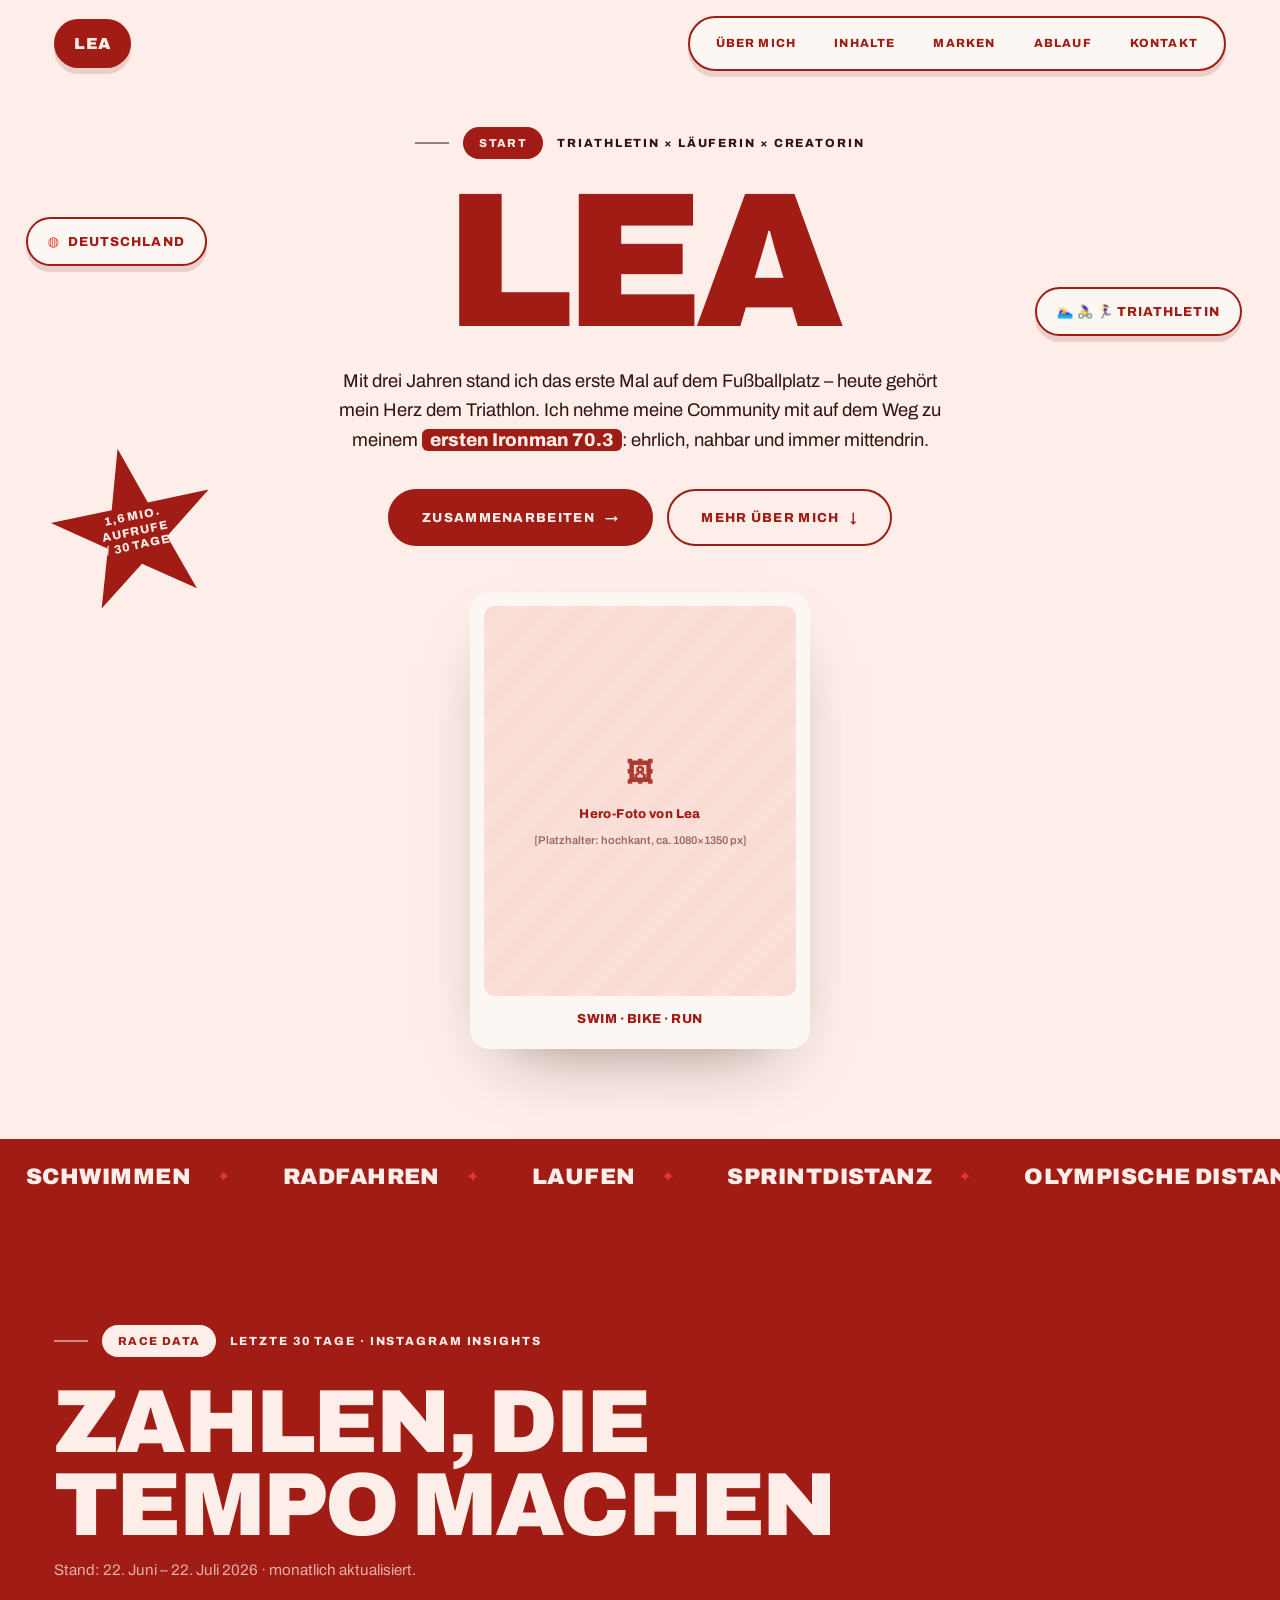
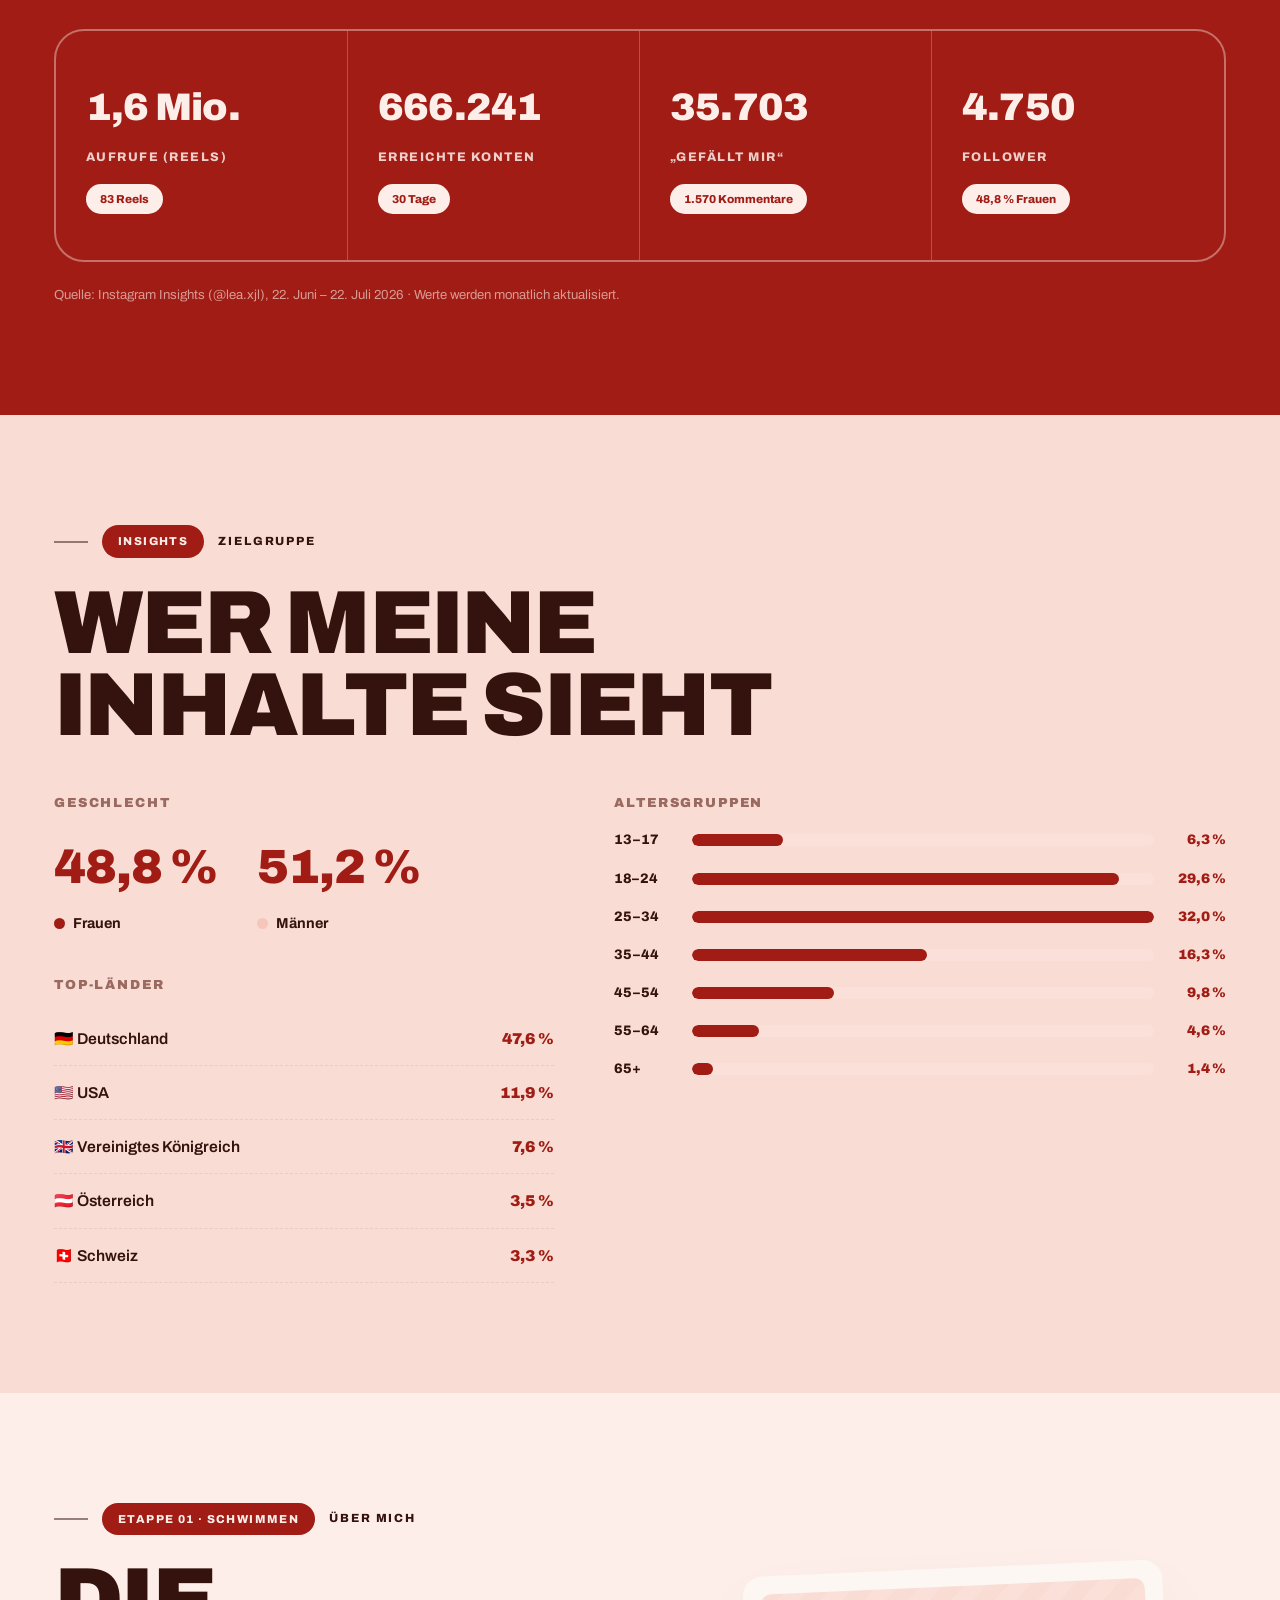
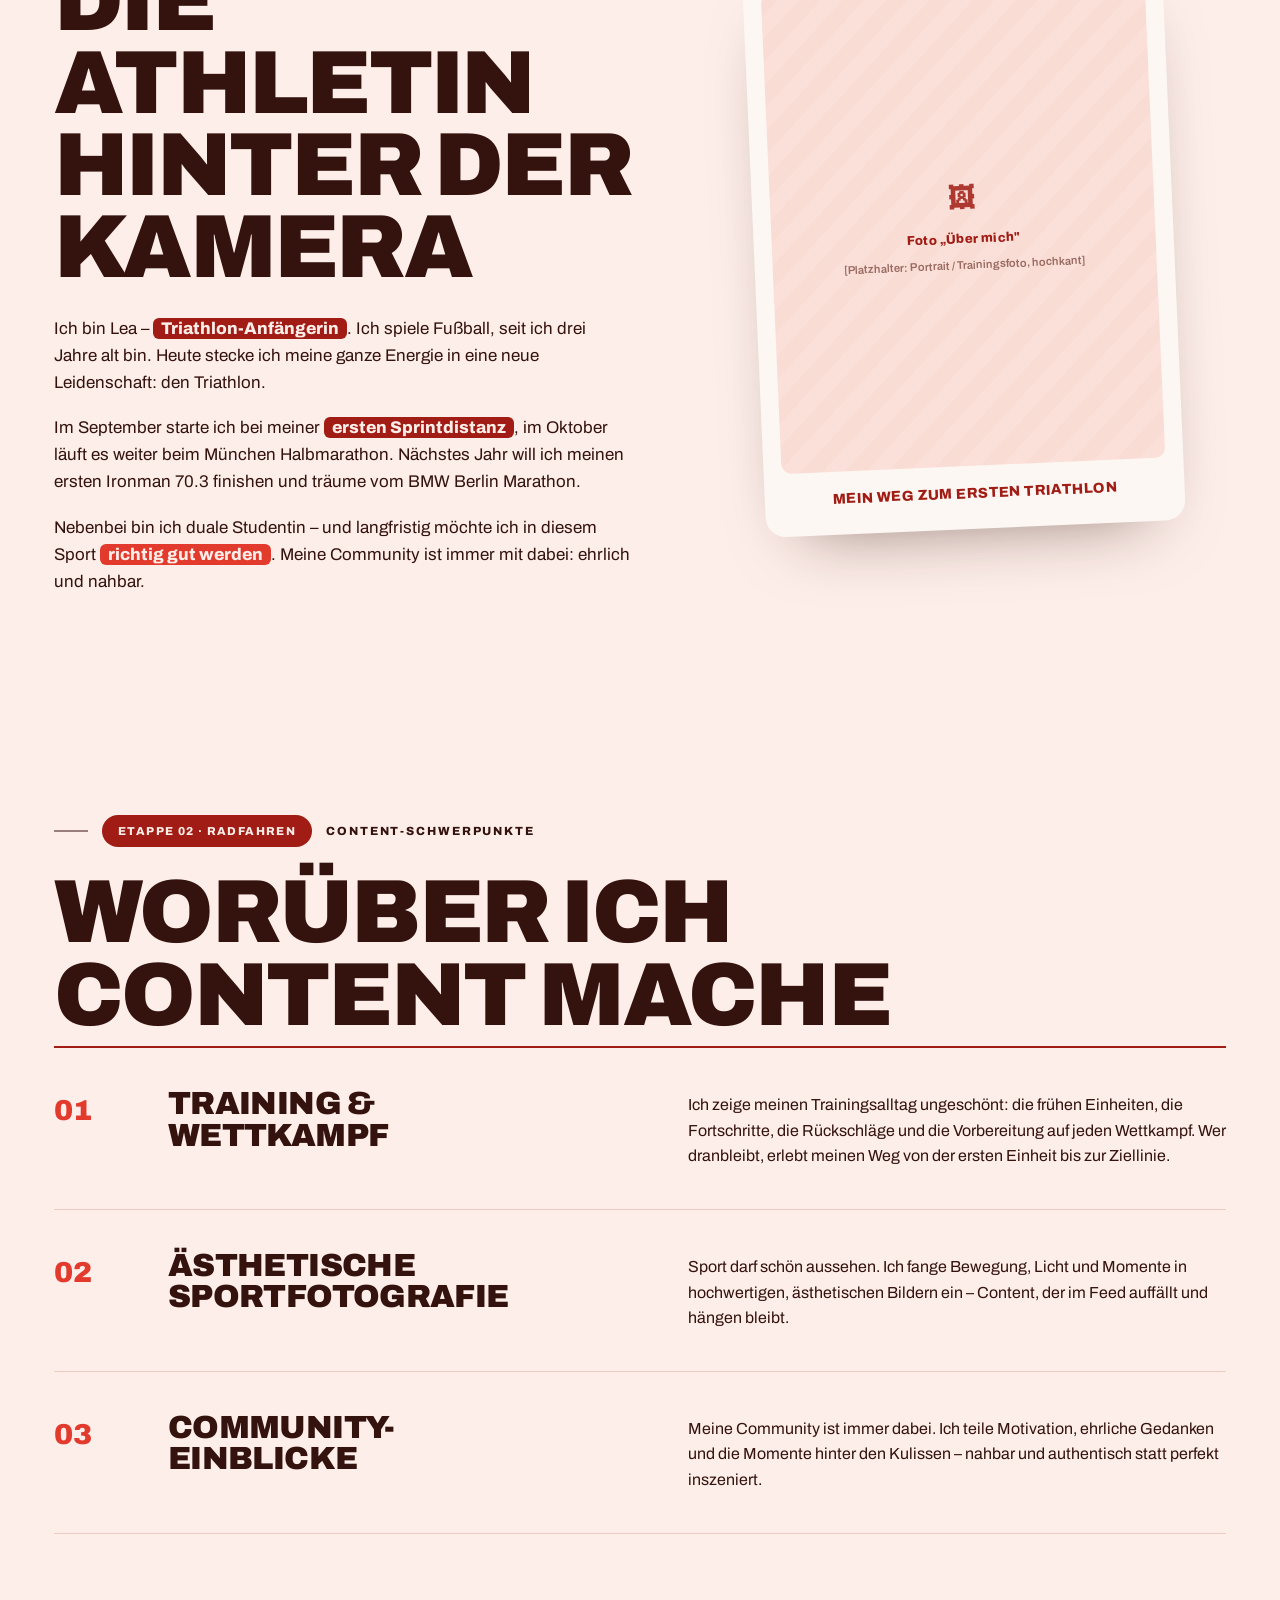
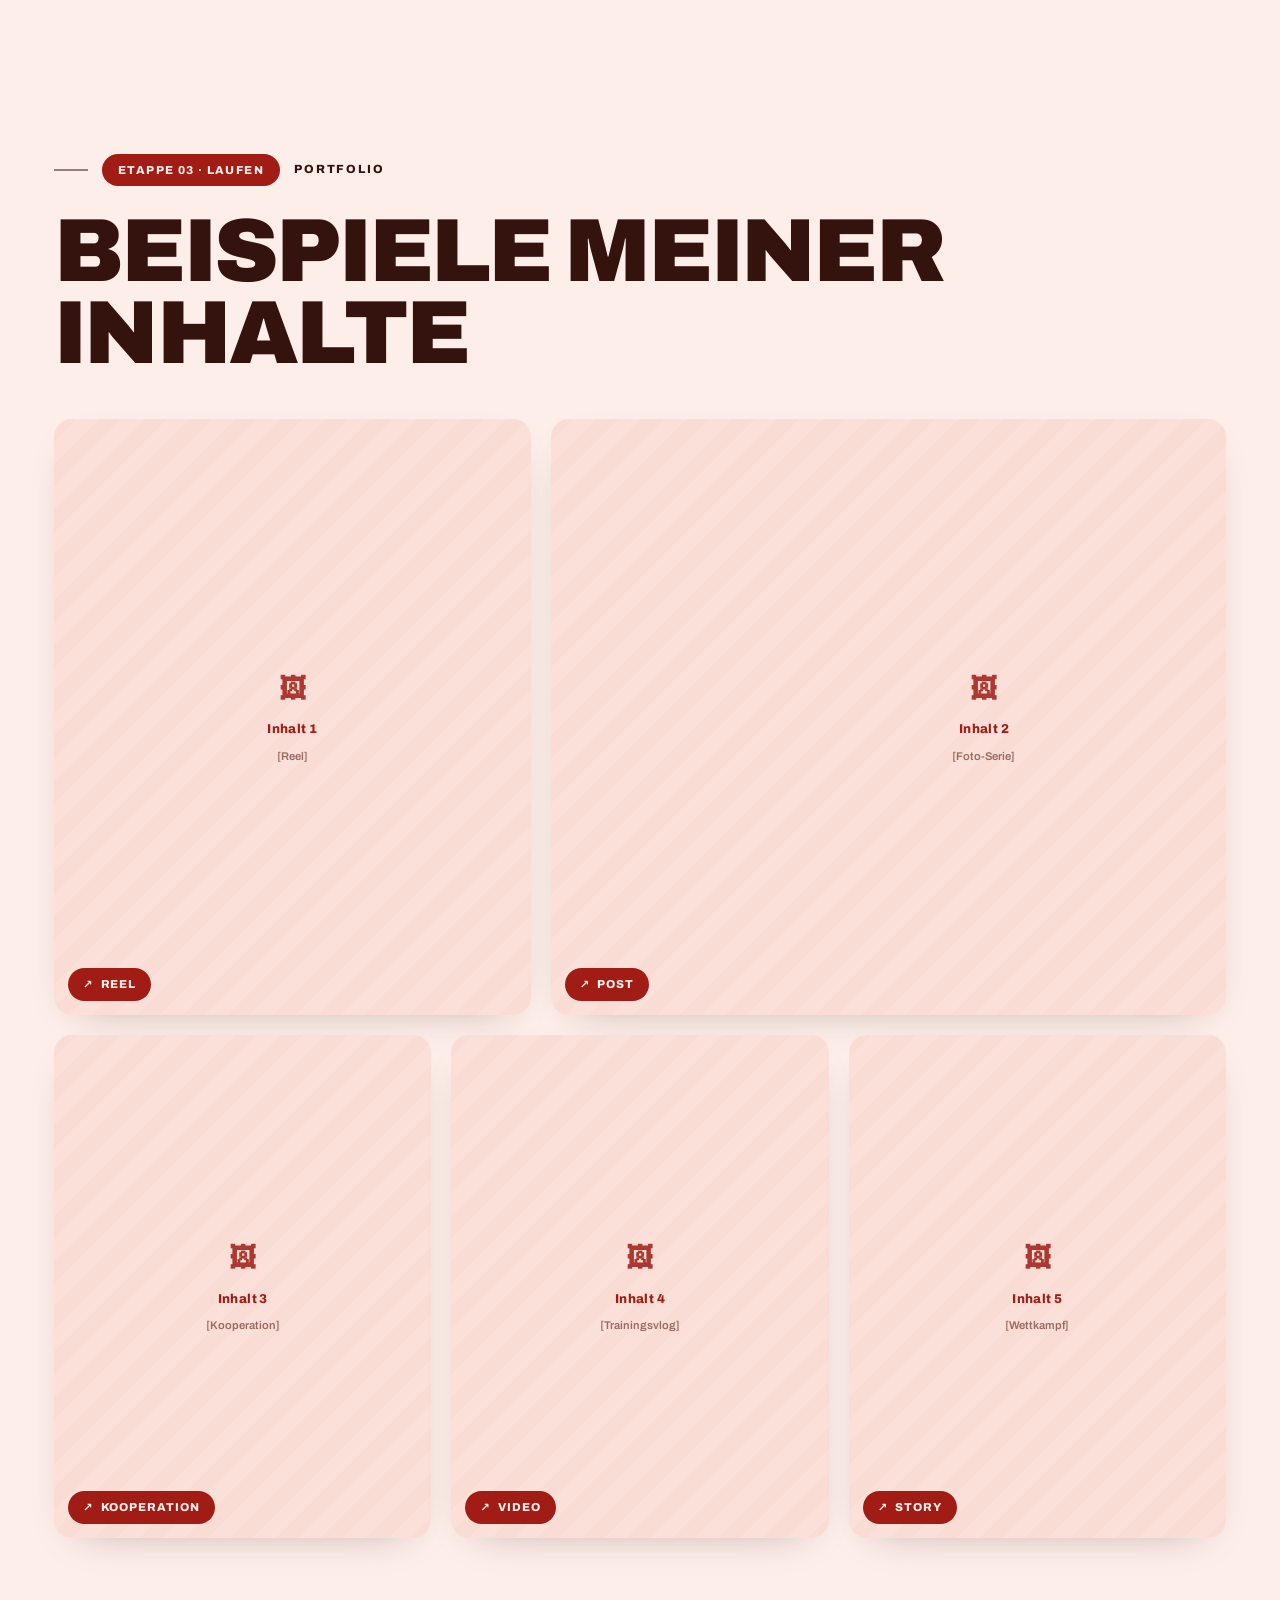
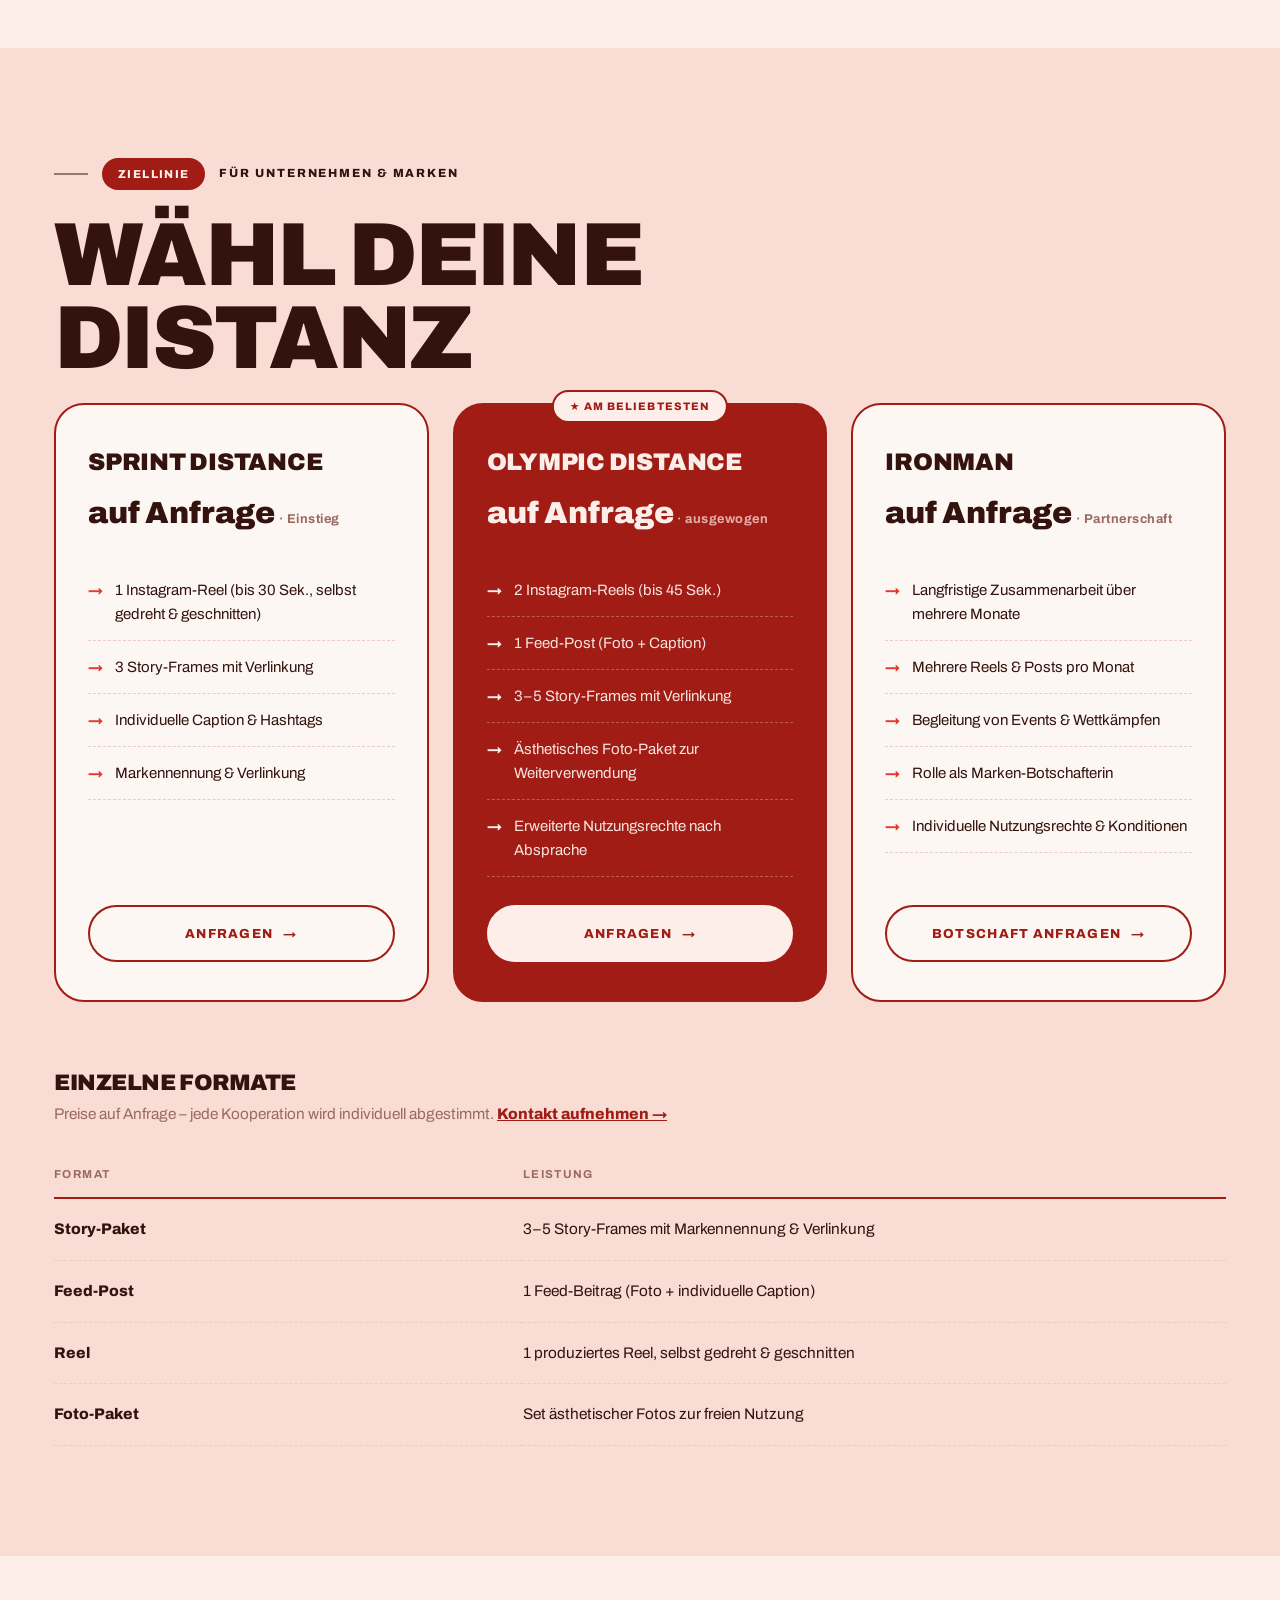
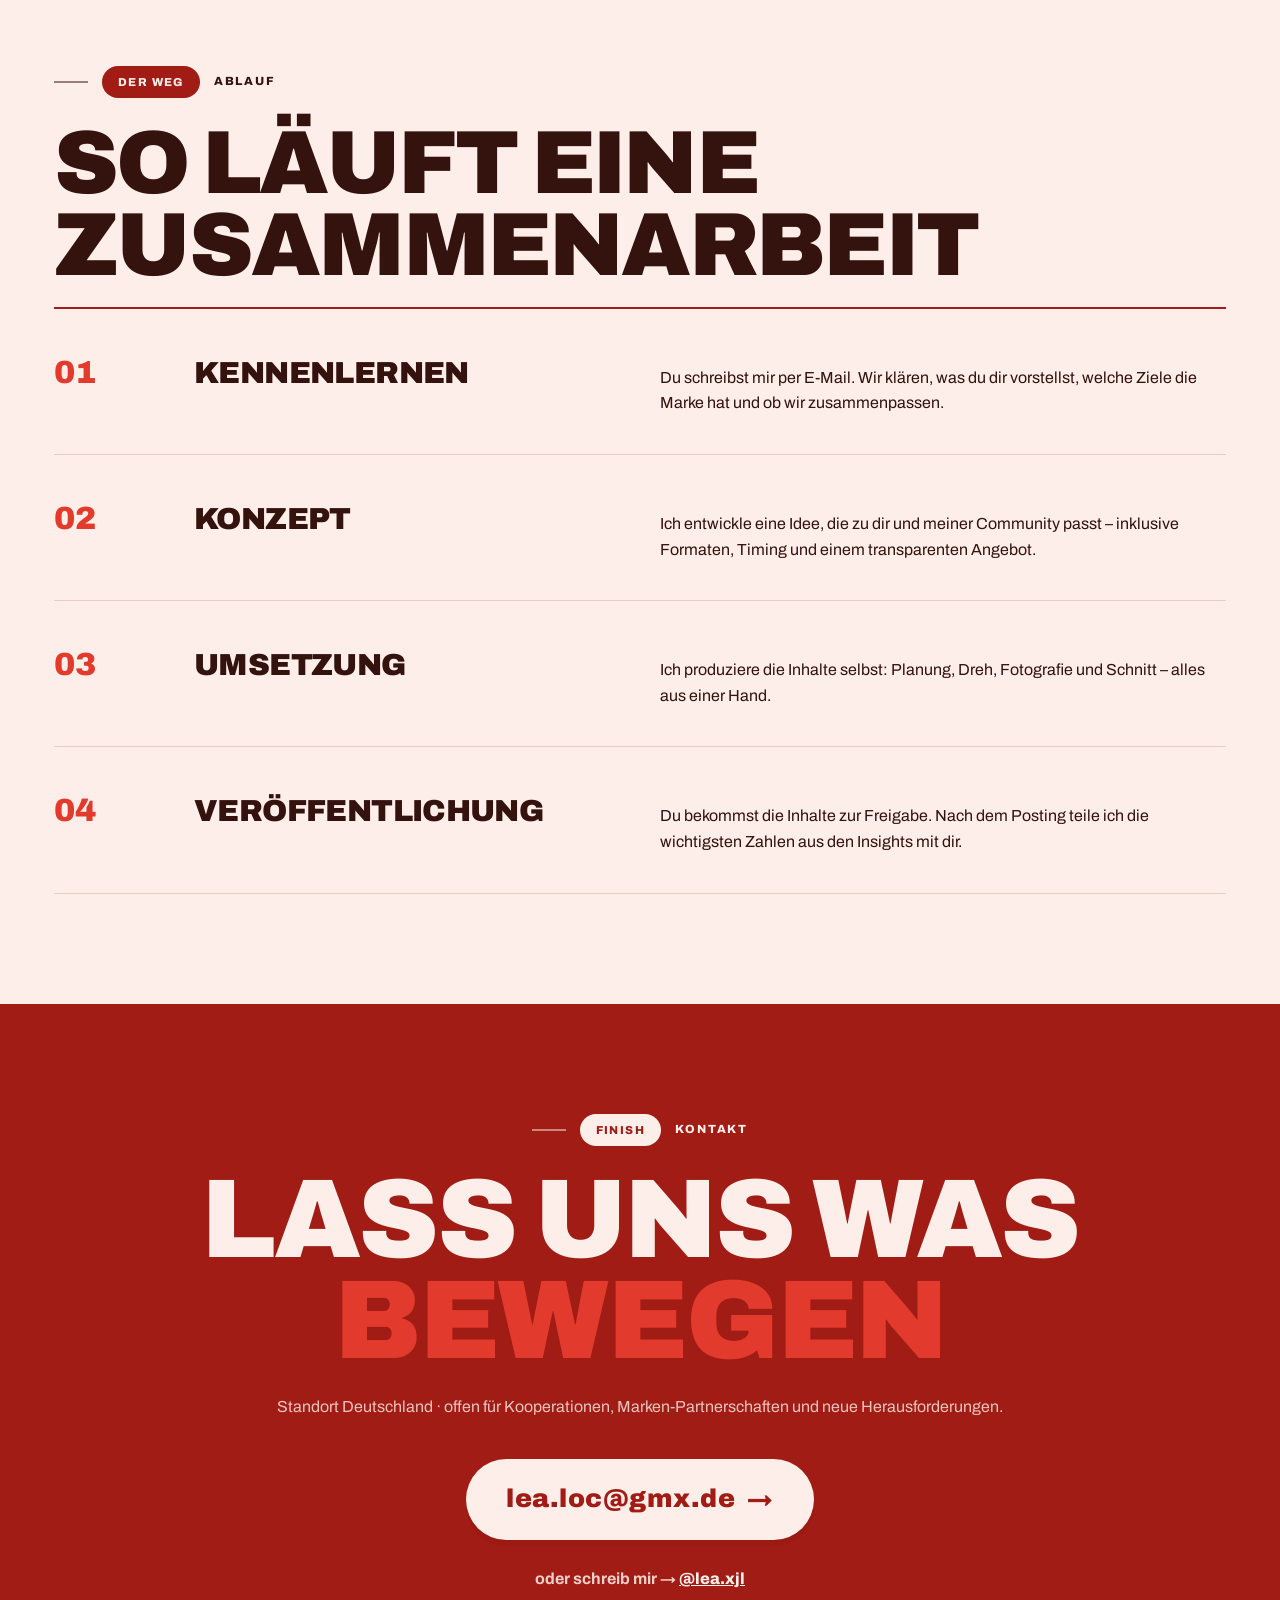
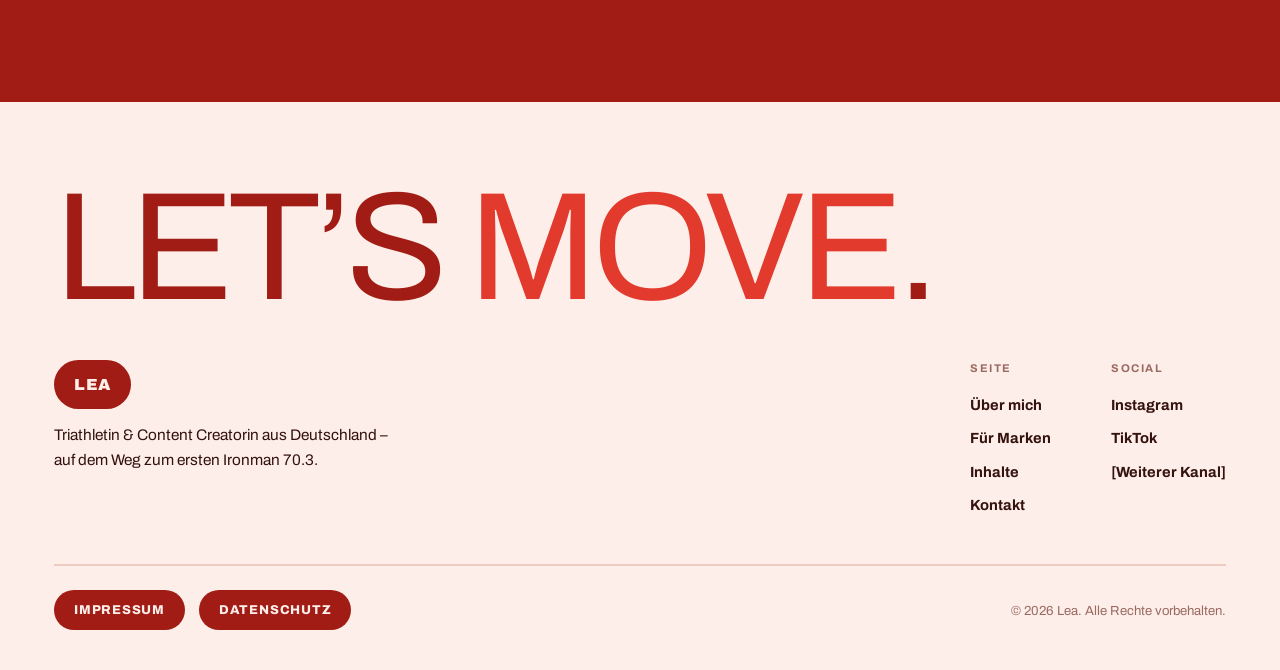
==== commit b00efbbe: "E-Mail lea.loc@gmx.de eintragen (Kontakt, Impressum, Datenschutz)" ====
--- a/index.html
+++ b/index.html
@@ -4,7 +4,7 @@
   <meta charset="UTF-8" />
   <meta name="viewport" content="width=device-width, initial-scale=1.0" />
   <title>Lea – Triathletin &amp; Content Creatorin</title>
-  <meta name="description" content="Lea – Triathletin, Läuferin & Content Creatorin aus Deutschland. Ehrliche, ästhetische Einblicke in Training, Wettkampf und den Weg zum ersten Ironman 70.3." />
+  <meta name="description" content="Lea – Triathletin, Läuferin & Content Creatorin aus Deutschland. Ehrliche Einblicke in Training, Wettkampf und den Weg zum ersten Ironman 70.3." />
   <!-- Hinweis: bewusst KEINE Analyse-, Tracking- oder Marketingtools, KEINE nicht notwendigen Cookies. -->
   <link rel="preconnect" href="https://fonts.googleapis.com" />
   <link rel="preconnect" href="https://fonts.gstatic.com" crossorigin />
@@ -305,7 +305,7 @@
       </div>
       <h2 class="contact-big reveal">Lass uns was<br /><span class="accent">bewegen</span></h2>
       <p class="sub reveal">Standort Deutschland · offen für Kooperationen, Marken-Partnerschaften und neue Herausforderungen.</p>
-      <a href="mailto:[deine-email@beispiel.de]" class="contact-email reveal">[deine-email@beispiel.de] <span class="arrow">→</span></a>
+      <a href="mailto:lea.loc@gmx.de" class="contact-email reveal">lea.loc@gmx.de <span class="arrow">→</span></a>
       <p class="contact-dm reveal">oder schreib mir → <a href="https://instagram.com/lea.xjl" target="_blank" rel="noopener">@lea.xjl</a></p>
     </div>
   </section>
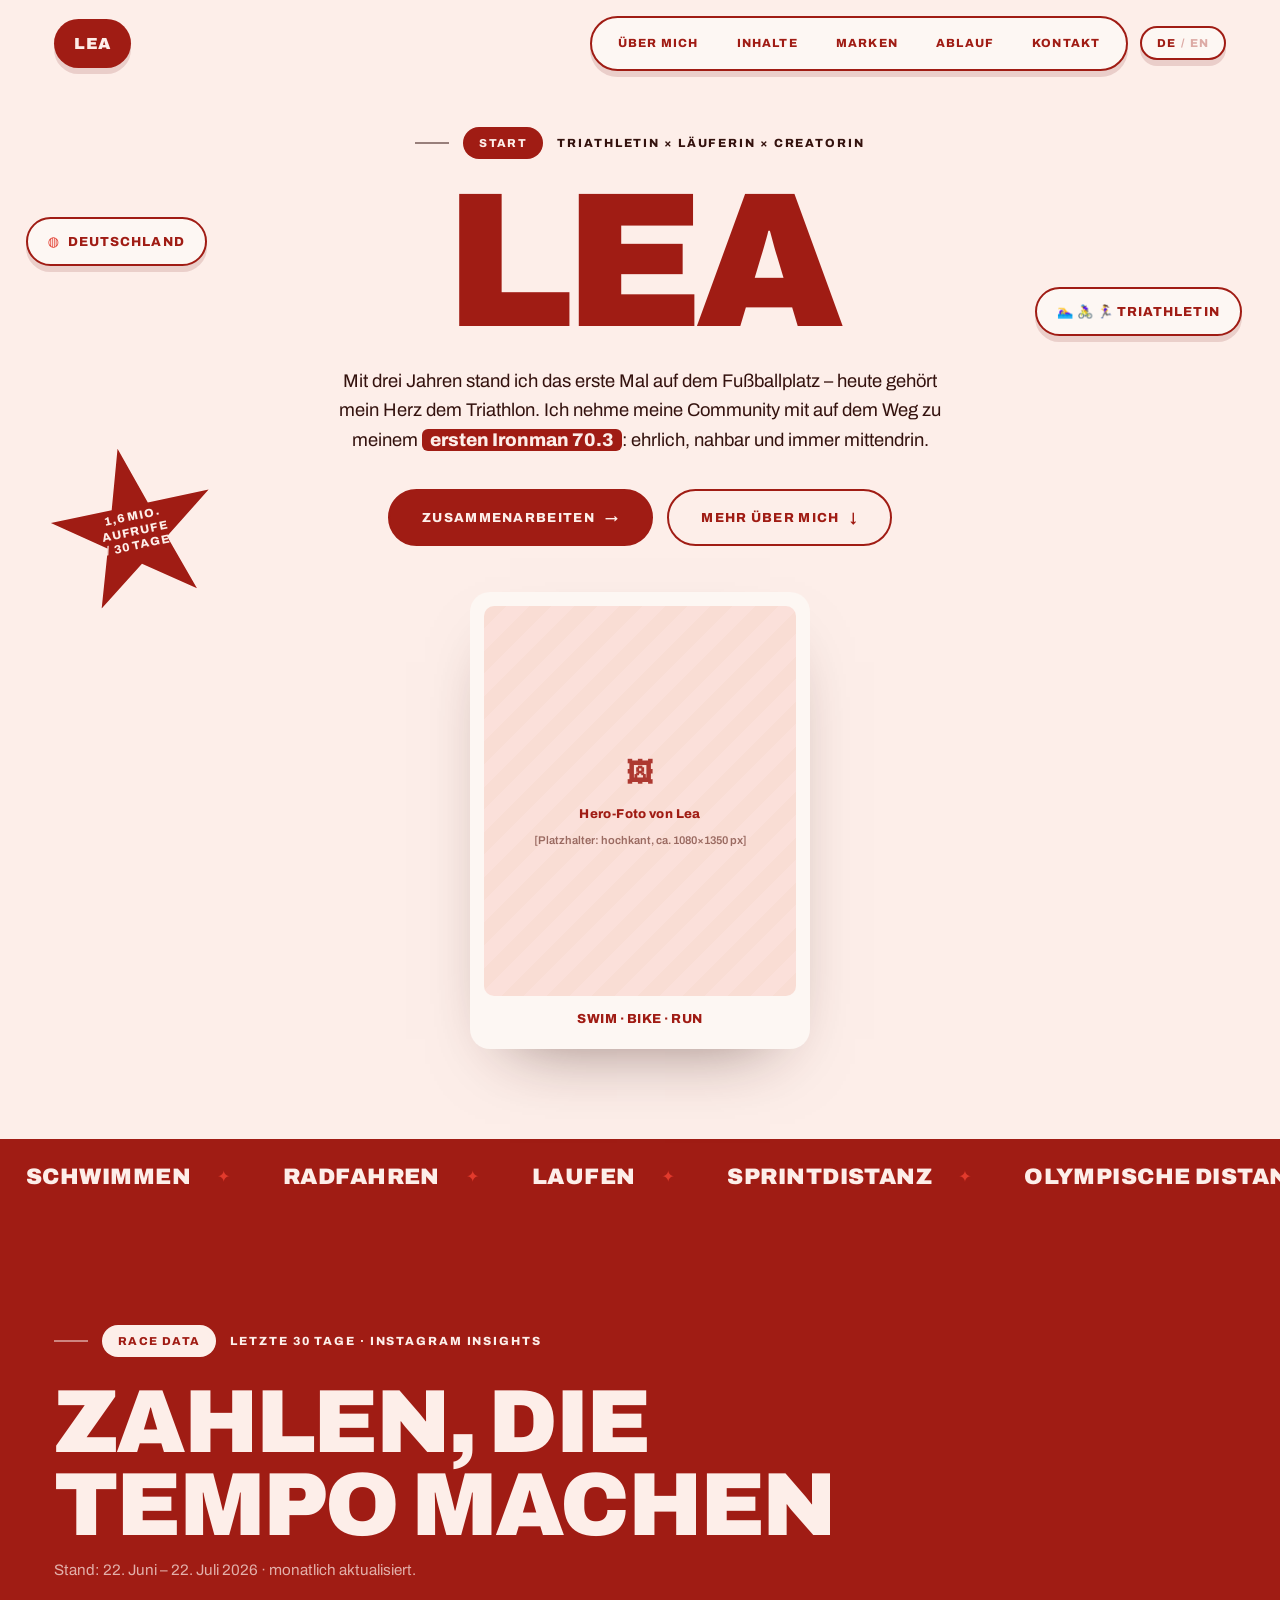
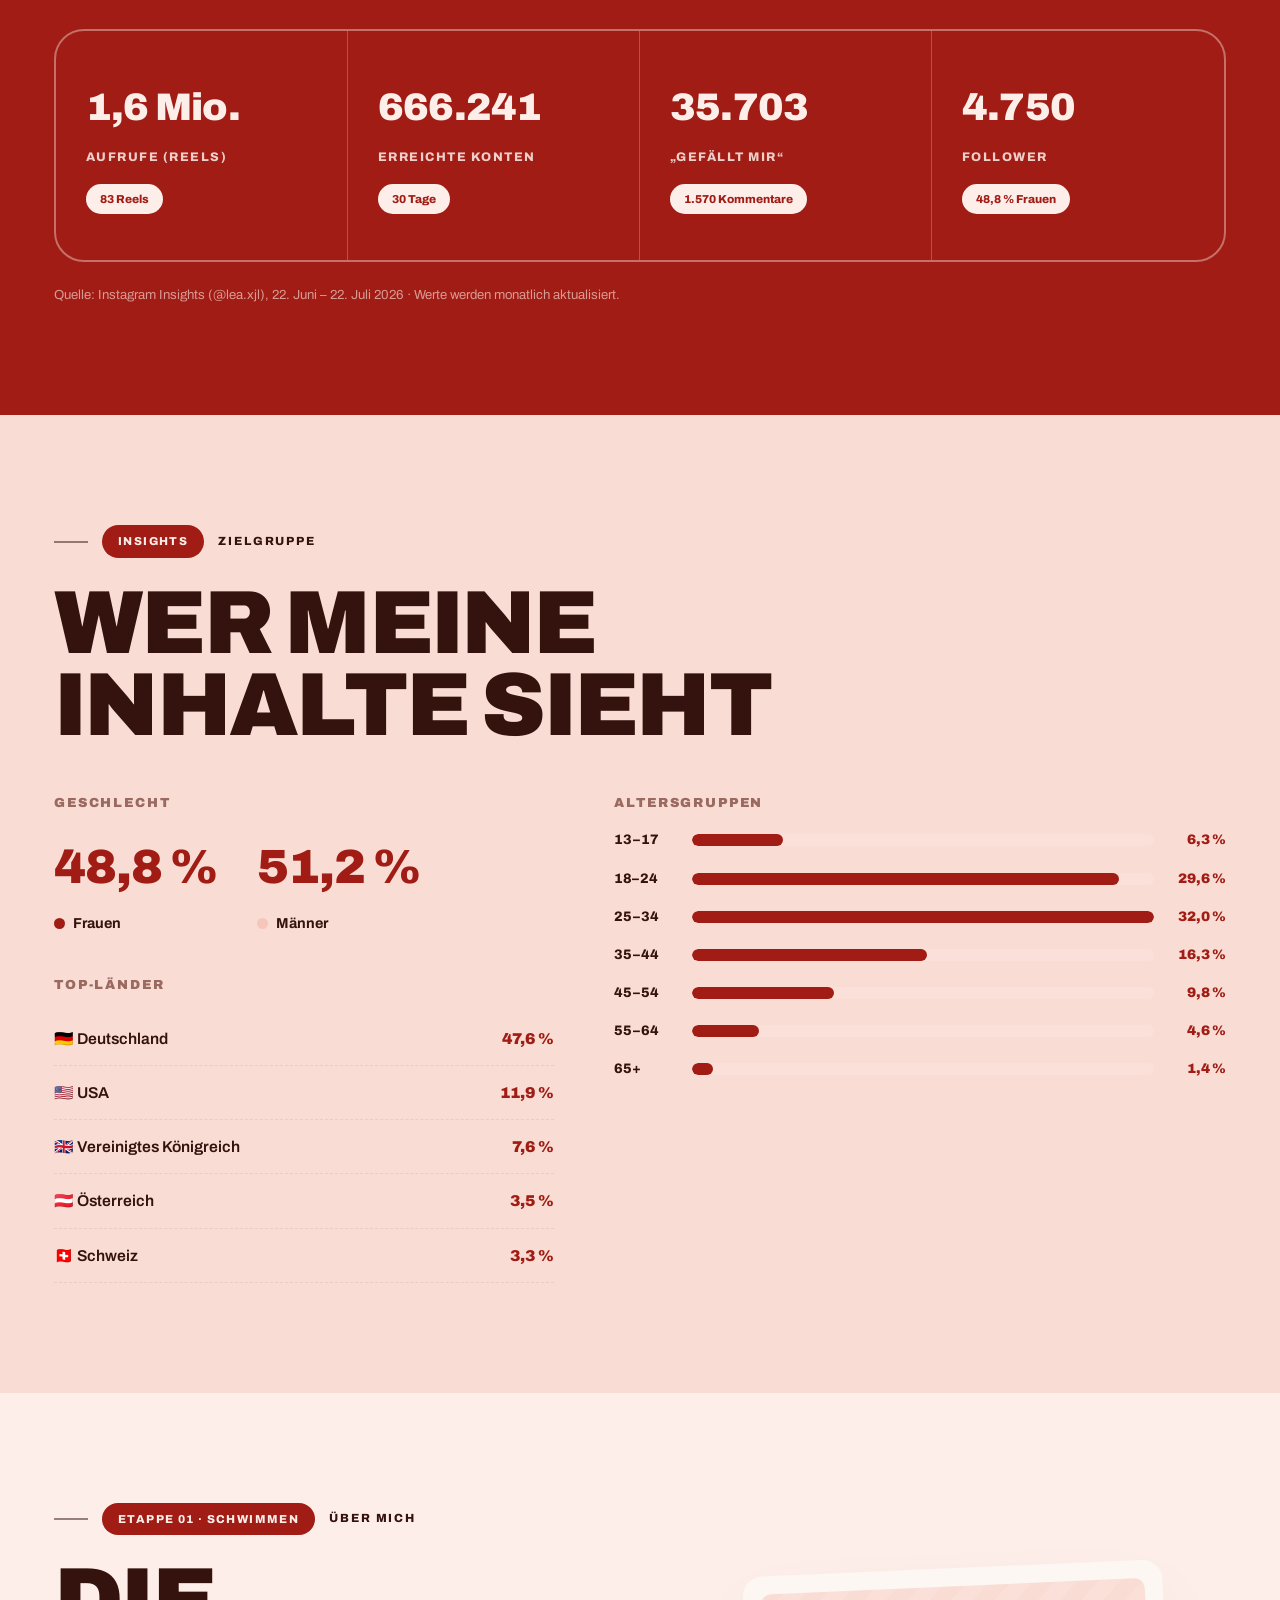
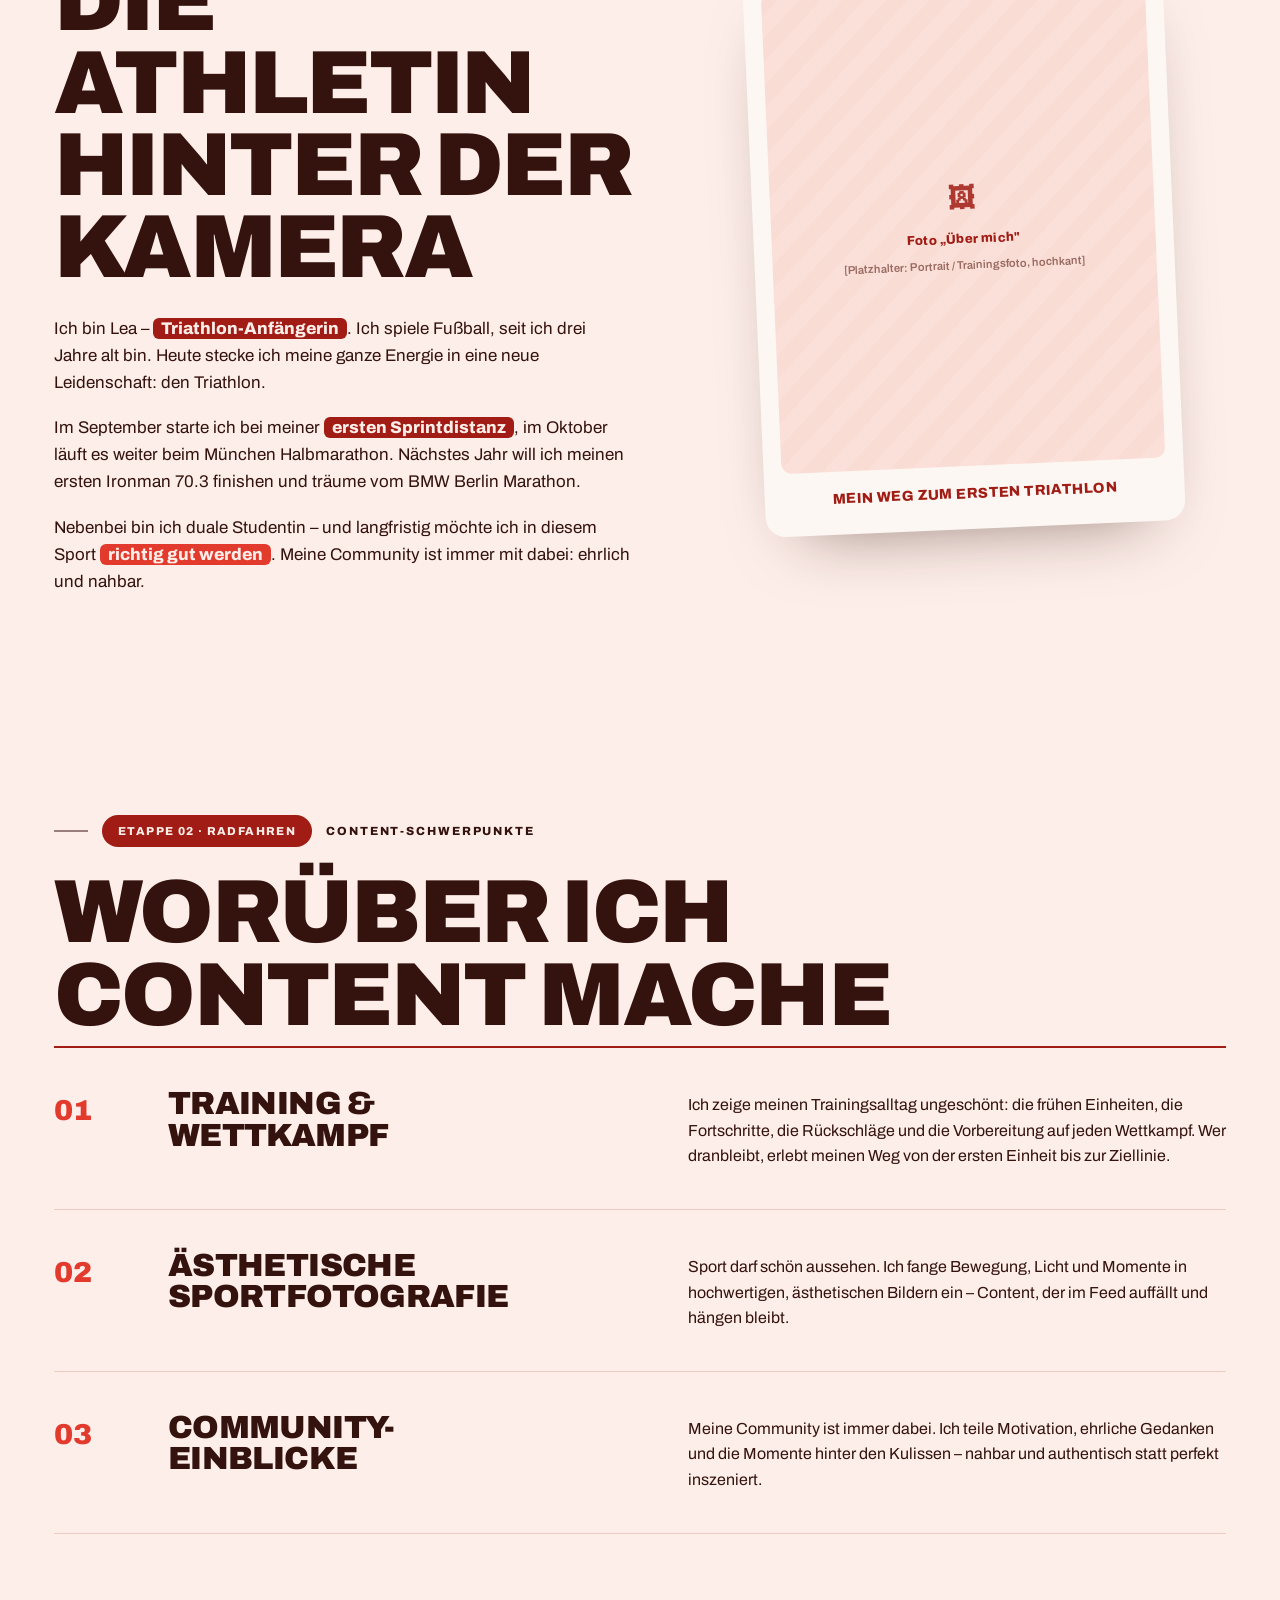
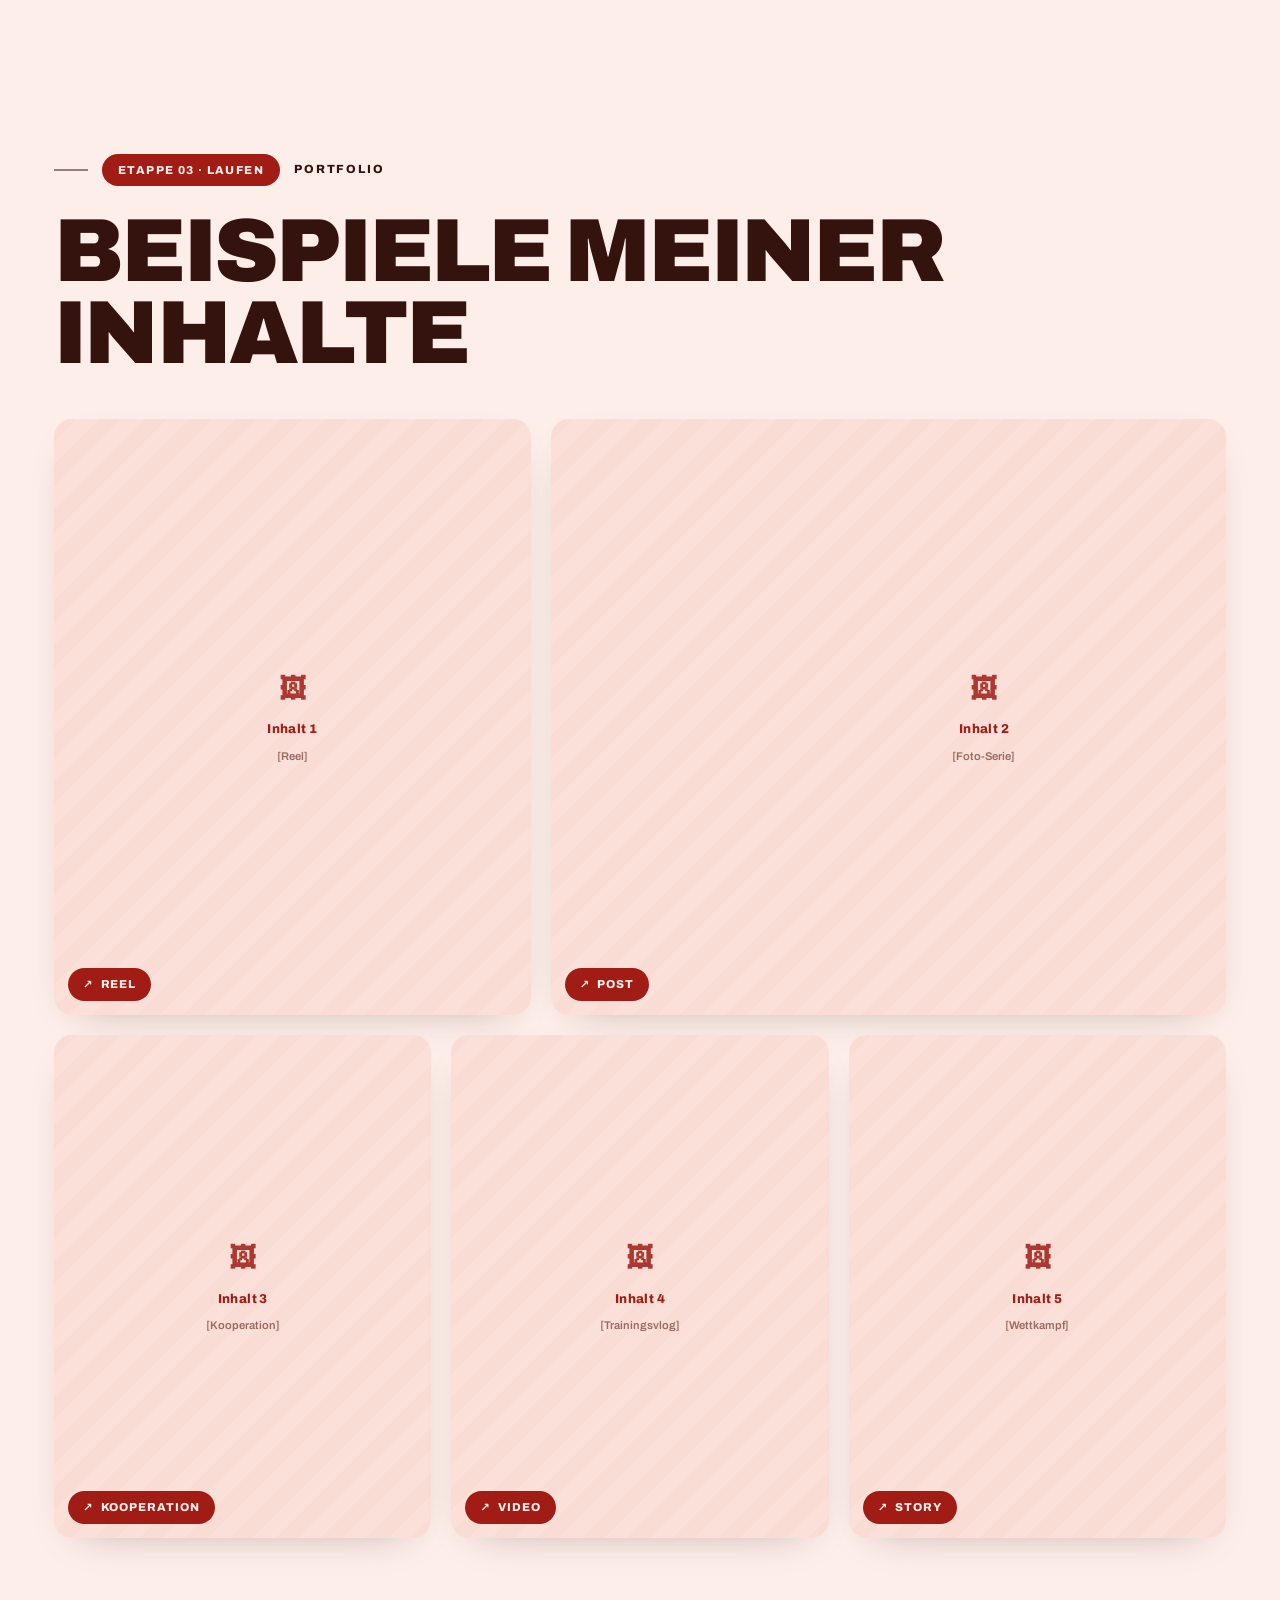
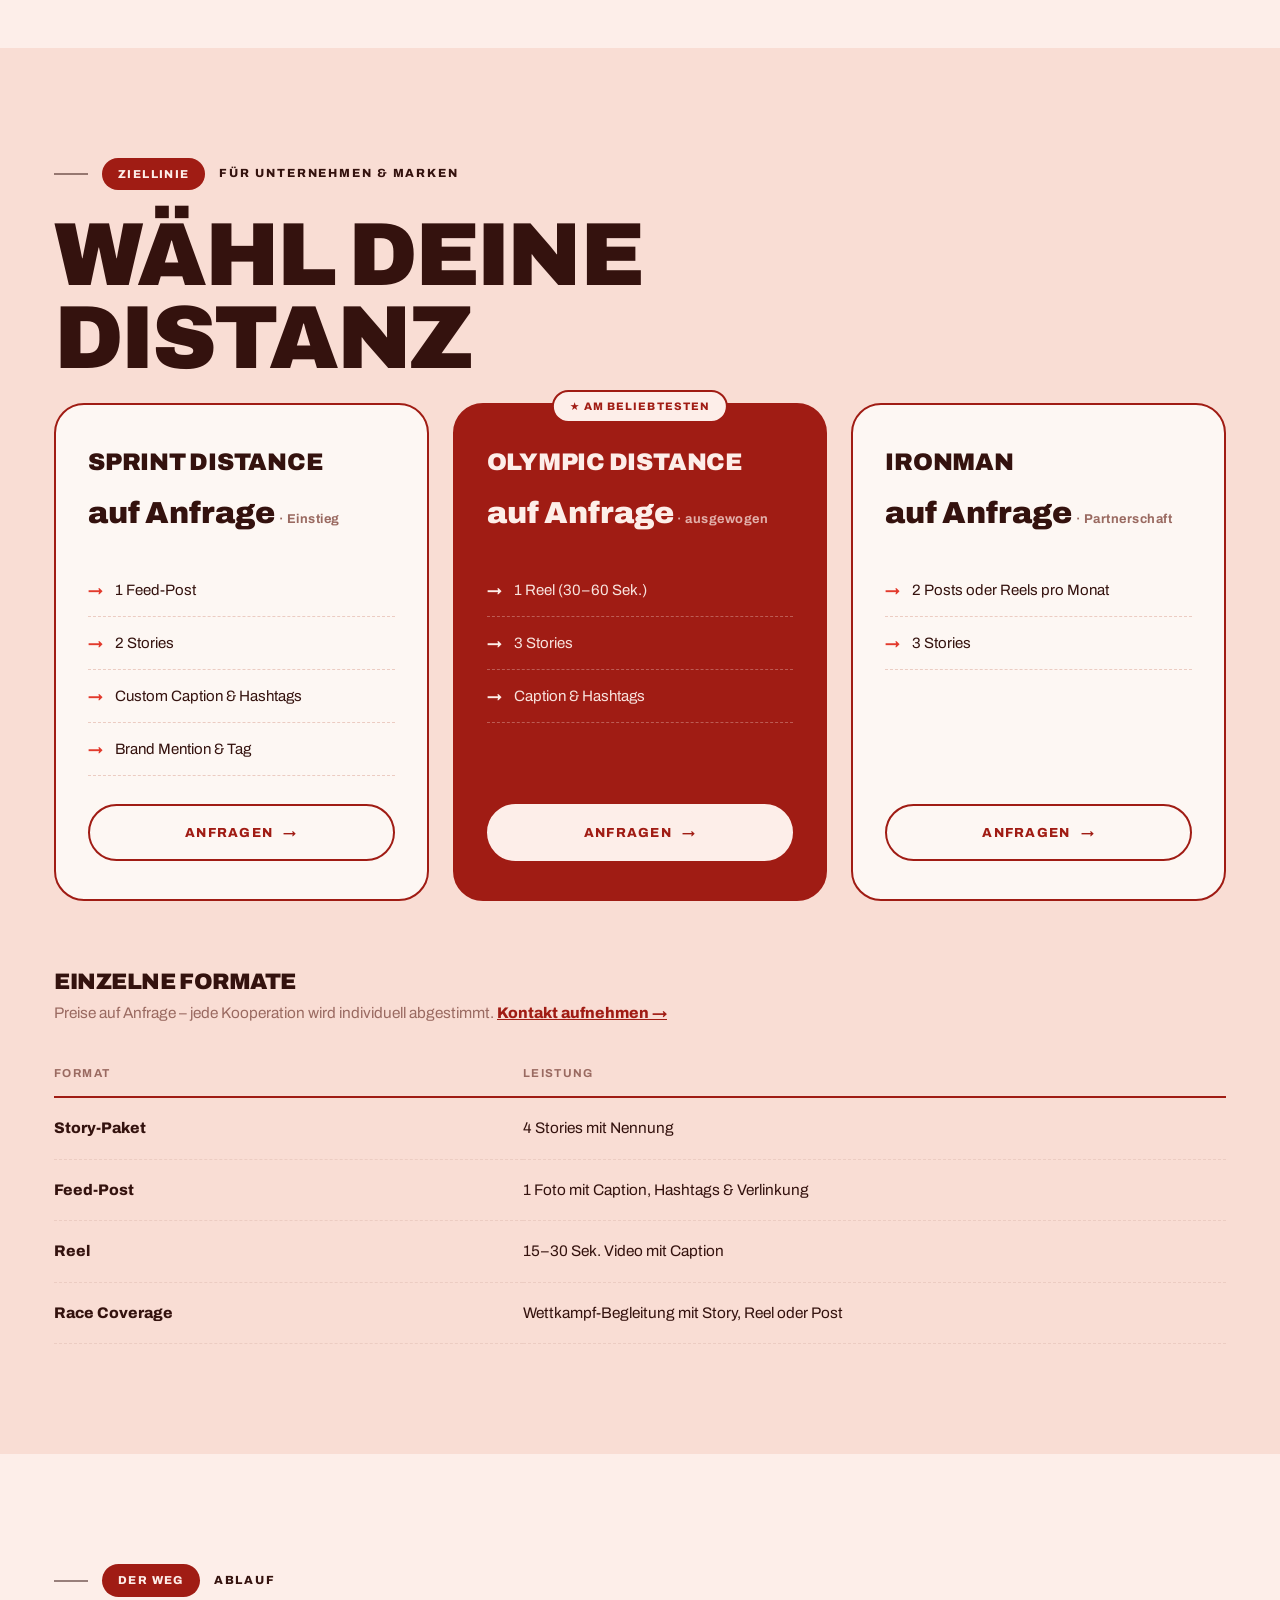
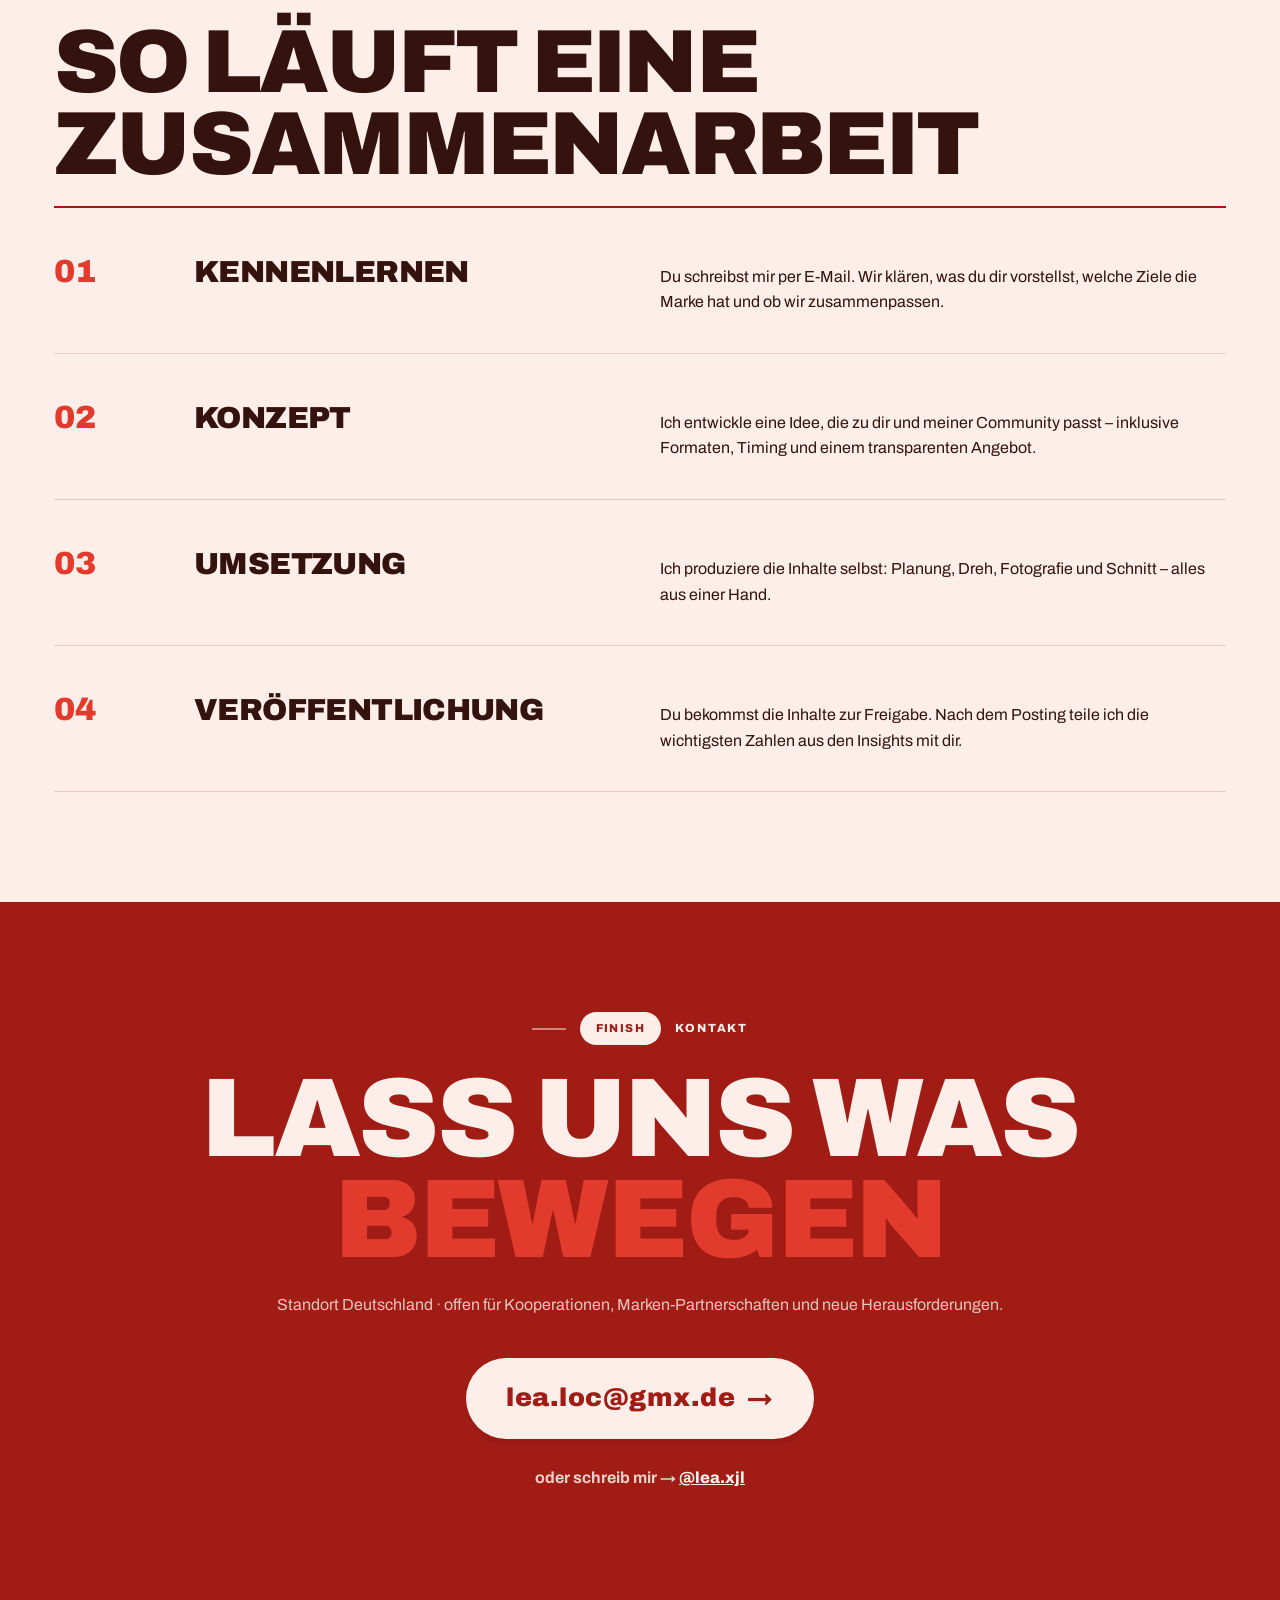
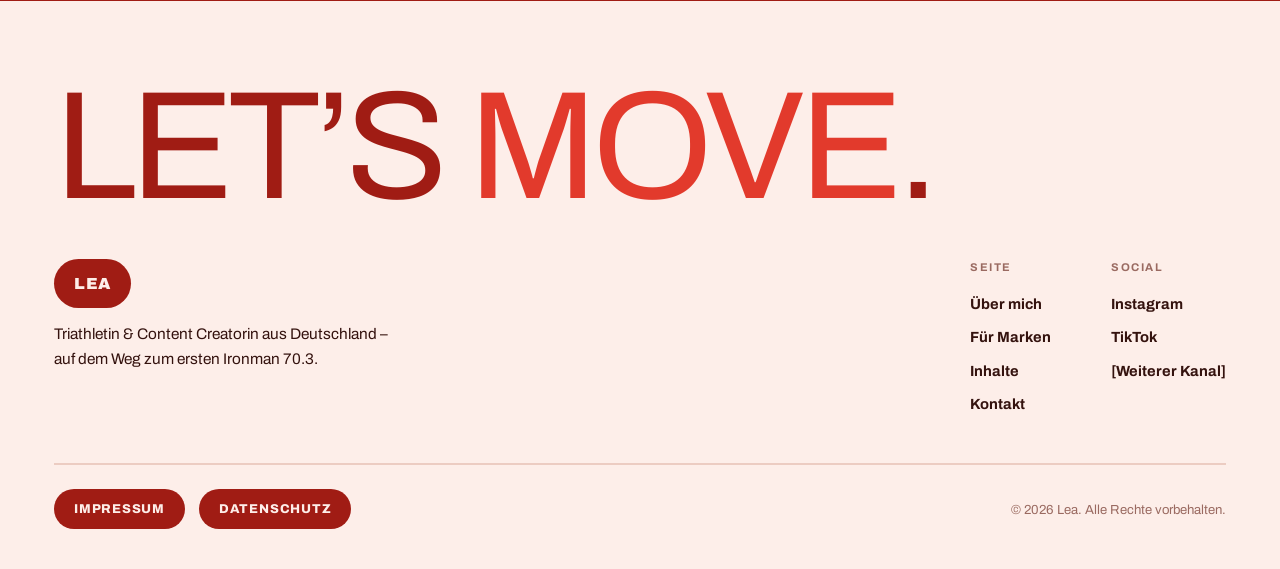
==== commit 15ea76e6: "Paket-Inhalte final + DE/EN-Sprachumschalter - Pakete: Sprint (1 Feed-Post, 2 Stories, Caption, Bran" ====
--- a/index.html
+++ b/index.html
@@ -17,39 +17,43 @@
   <header class="nav">
     <div class="container nav-inner">
       <a href="index.html" class="brand">Lea</a>
-      <nav class="nav-links" id="navLinks">
-        <a href="#ueber-mich">Über mich</a>
-        <a href="#inhalte">Inhalte</a>
-        <a href="#leistungen">Marken</a>
-        <a href="#ablauf">Ablauf</a>
-        <a href="#kontakt">Kontakt</a>
-      </nav>
-      <button class="nav-toggle" id="navToggle" aria-label="Menü">☰</button>
+      <div class="nav-right">
+        <nav class="nav-links" id="navLinks">
+          <a href="#ueber-mich" data-i18n="nav_about">Über mich</a>
+          <a href="#inhalte" data-i18n="nav_content">Inhalte</a>
+          <a href="#leistungen" data-i18n="nav_brands">Marken</a>
+          <a href="#ablauf" data-i18n="nav_process">Ablauf</a>
+          <a href="#kontakt" data-i18n="nav_contact">Kontakt</a>
+        </nav>
+        <button class="lang-btn" id="langBtn" type="button" aria-label="Sprache wechseln / Switch language">
+          <span class="l-de">DE</span><span class="sep">/</span><span class="l-en">EN</span>
+        </button>
+        <button class="nav-toggle" id="navToggle" aria-label="Menü">☰</button>
+      </div>
     </div>
   </header>
 
   <!-- ============ HERO ============ -->
   <section class="hero">
-    <!-- schwebende Sticker (Desktop) -->
-    <span class="sticker st-loc"><span class="dot">◍</span> Deutschland</span>
-    <span class="sticker st-tri">🏊‍♀️ 🚴‍♀️ 🏃‍♀️ Triathletin</span>
-    <span class="star-badge st-star"><span class="star-shape"></span><span class="star-text">1,6 Mio.<br />Aufrufe<br />/ 30 Tage</span></span>
+    <span class="sticker st-loc"><span class="dot">◍</span> <span data-i18n="loc">Deutschland</span></span>
+    <span class="sticker st-tri" data-i18n="hero_tri">🏊‍♀️ 🚴‍♀️ 🏃‍♀️ Triathletin</span>
+    <span class="star-badge st-star"><span class="star-shape"></span><span class="star-text" data-i18n="hero_star">1,6 Mio.<br />Aufrufe<br />/ 30 Tage</span></span>
 
     <div class="container hero-inner">
       <div class="tag-row reveal">
         <span class="dash"></span>
-        <span class="pill">Start</span>
-        <span class="cap">Triathletin × Läuferin × Creatorin</span>
+        <span class="pill" data-i18n="hero_pill">Start</span>
+        <span class="cap" data-i18n="hero_cap">Triathletin × Läuferin × Creatorin</span>
       </div>
       <h1 class="hero-name reveal"><span>Lea</span></h1>
-      <p class="hero-lead reveal">
+      <p class="hero-lead reveal" data-i18n="hero_lead">
         Mit drei Jahren stand ich das erste Mal auf dem Fußballplatz – heute gehört mein Herz dem
         Triathlon. Ich nehme meine Community mit auf dem Weg zu meinem <span class="hl">ersten Ironman&nbsp;70.3</span>:
         ehrlich, nahbar und immer mittendrin.
       </p>
       <div class="hero-actions reveal">
-        <a href="#kontakt" class="btn">Zusammenarbeiten <span class="arrow">→</span></a>
-        <a href="#ueber-mich" class="btn-outline btn">Mehr über mich <span class="arrow">↓</span></a>
+        <a href="#kontakt" class="btn" data-i18n="hero_cta1">Zusammenarbeiten <span class="arrow">→</span></a>
+        <a href="#ueber-mich" class="btn-outline btn" data-i18n="hero_cta2">Mehr über mich <span class="arrow">↓</span></a>
       </div>
       <div class="hero-photo reveal">
         <div class="img-ph">Hero-Foto von Lea<small>[Platzhalter: hochkant, ca. 1080×1350 px]</small></div>
@@ -60,7 +64,7 @@
 
   <!-- ============ MARQUEE ============ -->
   <div class="marquee" aria-hidden="true">
-    <div class="marquee-track">
+    <div class="marquee-track" data-i18n="marquee">
       <span>Schwimmen</span><span>Radfahren</span><span>Laufen</span><span>Sprintdistanz</span><span>Olympische Distanz</span><span>Ironman 70.3</span>
       <span>Schwimmen</span><span>Radfahren</span><span>Laufen</span><span>Sprintdistanz</span><span>Olympische Distanz</span><span>Ironman 70.3</span>
     </div>
@@ -73,17 +77,17 @@
       <div class="tag-row reveal">
         <span class="dash"></span>
         <span class="pill">Race Data</span>
-        <span class="cap">Letzte 30 Tage · Instagram Insights</span>
-      </div>
-      <h2 class="display reveal">Zahlen, die<br />Tempo machen</h2>
-      <p class="sub reveal">Stand: 22. Juni – 22. Juli 2026 · monatlich aktualisiert.</p>
-      <div class="stats-box reveal">
+        <span class="cap" data-i18n="stats_cap">Letzte 30 Tage · Instagram Insights</span>
+      </div>
+      <h2 class="display reveal" data-i18n="stats_h2">Zahlen, die<br />Tempo machen</h2>
+      <p class="sub reveal" data-i18n="stats_sub">Stand: 22. Juni – 22. Juli 2026 · monatlich aktualisiert.</p>
+      <div class="stats-box reveal" data-i18n="stats_box">
         <div class="stat"><div class="num">1,6 Mio.</div><div class="label">Aufrufe (Reels)</div><span class="spill">83 Reels</span></div>
         <div class="stat"><div class="num">666.241</div><div class="label">Erreichte Konten</div><span class="spill">30 Tage</span></div>
         <div class="stat"><div class="num">35.703</div><div class="label">„Gefällt mir“</div><span class="spill">1.570 Kommentare</span></div>
         <div class="stat"><div class="num">4.750</div><div class="label">Follower</div><span class="spill">48,8 % Frauen</span></div>
       </div>
-      <p class="source reveal">Quelle: Instagram Insights (@lea.xjl), 22. Juni – 22. Juli 2026 · Werte werden monatlich aktualisiert.</p>
+      <p class="source reveal" data-i18n="stats_source">Quelle: Instagram Insights (@lea.xjl), 22. Juni – 22. Juli 2026 · Werte werden monatlich aktualisiert.</p>
     </div>
   </section>
 
@@ -93,19 +97,19 @@
       <div class="tag-row reveal">
         <span class="dash"></span>
         <span class="pill">Insights</span>
-        <span class="cap">Zielgruppe</span>
-      </div>
-      <h2 class="display reveal" style="max-width:16ch; margin-bottom:50px;">Wer meine Inhalte sieht</h2>
+        <span class="cap" data-i18n="aud_cap">Zielgruppe</span>
+      </div>
+      <h2 class="display reveal" style="max-width:16ch; margin-bottom:50px;" data-i18n="aud_h2">Wer meine Inhalte sieht</h2>
       <div class="aud-grid">
         <div class="aud-left">
-          <div class="aud-block reveal">
+          <div class="aud-block reveal" data-i18n="aud_gender">
             <h3>Geschlecht</h3>
             <div class="gender">
               <div class="g"><span class="pct">48,8 %</span><span class="gl"><i class="dw"></i> Frauen</span></div>
               <div class="g"><span class="pct">51,2 %</span><span class="gl"><i class="dm"></i> Männer</span></div>
             </div>
           </div>
-          <div class="aud-block reveal">
+          <div class="aud-block reveal" data-i18n="aud_countries">
             <h3>Top-Länder</h3>
             <ul class="country-list">
               <li><span>🇩🇪 Deutschland</span><strong>47,6 %</strong></li>
@@ -116,7 +120,7 @@
             </ul>
           </div>
         </div>
-        <div class="aud-block reveal">
+        <div class="aud-block reveal" data-i18n="aud_age">
           <h3>Altersgruppen</h3>
           <div class="bar-row"><span class="age">13–17</span><span class="bar"><span style="width:19.7%"></span></span><b>6,3 %</b></div>
           <div class="bar-row"><span class="age">18–24</span><span class="bar"><span style="width:92.5%"></span></span><b>29,6 %</b></div>
@@ -137,20 +141,20 @@
       <div class="about-text reveal">
         <div class="tag-row">
           <span class="dash"></span>
-          <span class="pill">Etappe 01 · Schwimmen</span>
-          <span class="cap">Über mich</span>
-        </div>
-        <h2 class="display">Die Athletin<br />hinter der <span class="accent">Kamera</span></h2>
-        <p>
+          <span class="pill" data-i18n="about_pill">Etappe 01 · Schwimmen</span>
+          <span class="cap" data-i18n="about_cap">Über mich</span>
+        </div>
+        <h2 class="display" data-i18n="about_h2">Die Athletin<br />hinter der <span class="accent">Kamera</span></h2>
+        <p data-i18n="about_p1">
           Ich bin Lea – <span class="hl">Triathlon-Anfängerin</span>. Ich spiele Fußball, seit ich drei Jahre alt bin.
           Heute stecke ich meine ganze Energie in eine neue Leidenschaft: den Triathlon.
         </p>
-        <p>
+        <p data-i18n="about_p2">
           Im September starte ich bei meiner <span class="hl">ersten Sprintdistanz</span>, im Oktober läuft es weiter
           beim München Halbmarathon. Nächstes Jahr will ich meinen ersten Ironman&nbsp;70.3 finishen und träume vom
           BMW Berlin Marathon.
         </p>
-        <p>
+        <p data-i18n="about_p3">
           Nebenbei bin ich duale Studentin – und langfristig möchte ich in diesem Sport
           <span class="hl alt">richtig gut werden</span>. Meine Community ist immer mit dabei: ehrlich und nahbar.
         </p>
@@ -158,7 +162,7 @@
       <div class="reveal">
         <div class="polaroid">
           <div class="img-ph">Foto „Über mich"<small>[Platzhalter: Portrait / Trainingsfoto, hochkant]</small></div>
-          <div class="ph-cap">Mein Weg zum ersten Triathlon</div>
+          <div class="ph-cap" data-i18n="about_cap2">Mein Weg zum ersten Triathlon</div>
         </div>
       </div>
     </div>
@@ -169,25 +173,25 @@
     <div class="container">
       <div class="tag-row reveal">
         <span class="dash"></span>
-        <span class="pill">Etappe 02 · Radfahren</span>
-        <span class="cap">Content-Schwerpunkte</span>
-      </div>
-      <h2 class="display reveal" style="max-width:15ch;">Worüber ich Content mache</h2>
+        <span class="pill" data-i18n="pillars_pill">Etappe 02 · Radfahren</span>
+        <span class="cap" data-i18n="pillars_cap">Content-Schwerpunkte</span>
+      </div>
+      <h2 class="display reveal" style="max-width:15ch;" data-i18n="pillars_h2">Worüber ich Content mache</h2>
       <div class="pillars">
         <div class="pillar reveal">
           <div class="p-num">01</div>
-          <h3>Training &amp;<br />Wettkampf</h3>
-          <p>Ich zeige meinen Trainingsalltag ungeschönt: die frühen Einheiten, die Fortschritte, die Rückschläge und die Vorbereitung auf jeden Wettkampf. Wer dranbleibt, erlebt meinen Weg von der ersten Einheit bis zur Ziellinie.</p>
+          <h3 data-i18n="pillar1_h3">Training &amp;<br />Wettkampf</h3>
+          <p data-i18n="pillar1_p">Ich zeige meinen Trainingsalltag ungeschönt: die frühen Einheiten, die Fortschritte, die Rückschläge und die Vorbereitung auf jeden Wettkampf. Wer dranbleibt, erlebt meinen Weg von der ersten Einheit bis zur Ziellinie.</p>
         </div>
         <div class="pillar reveal">
           <div class="p-num">02</div>
-          <h3>Ästhetische<br />Sportfotografie</h3>
-          <p>Sport darf schön aussehen. Ich fange Bewegung, Licht und Momente in hochwertigen, ästhetischen Bildern ein – Content, der im Feed auffällt und hängen bleibt.</p>
+          <h3 data-i18n="pillar2_h3">Ästhetische<br />Sportfotografie</h3>
+          <p data-i18n="pillar2_p">Sport darf schön aussehen. Ich fange Bewegung, Licht und Momente in hochwertigen, ästhetischen Bildern ein – Content, der im Feed auffällt und hängen bleibt.</p>
         </div>
         <div class="pillar reveal">
           <div class="p-num">03</div>
-          <h3>Community-<br />Einblicke</h3>
-          <p>Meine Community ist immer dabei. Ich teile Motivation, ehrliche Gedanken und die Momente hinter den Kulissen – nahbar und authentisch statt perfekt inszeniert.</p>
+          <h3 data-i18n="pillar3_h3">Community-<br />Einblicke</h3>
+          <p data-i18n="pillar3_p">Meine Community ist immer dabei. Ich teile Motivation, ehrliche Gedanken und die Momente hinter den Kulissen – nahbar und authentisch statt perfekt inszeniert.</p>
         </div>
       </div>
     </div>
@@ -198,14 +202,14 @@
     <div class="container">
       <div class="tag-row reveal">
         <span class="dash"></span>
-        <span class="pill">Etappe 03 · Laufen</span>
+        <span class="pill" data-i18n="inhalte_pill">Etappe 03 · Laufen</span>
         <span class="cap">Portfolio</span>
       </div>
-      <h2 class="display reveal" style="max-width:16ch; margin-bottom:44px;">Beispiele meiner Inhalte</h2>
+      <h2 class="display reveal" style="max-width:16ch; margin-bottom:44px;" data-i18n="inhalte_h2">Beispiele meiner Inhalte</h2>
       <div class="gallery">
         <div class="item g1 reveal"><div class="img-ph">Inhalt 1<small>[Reel]</small></div><span class="cap">Reel</span></div>
         <div class="item g2 reveal"><div class="img-ph">Inhalt 2<small>[Foto-Serie]</small></div><span class="cap">Post</span></div>
-        <div class="item g3 reveal"><div class="img-ph">Inhalt 3<small>[Kooperation]</small></div><span class="cap">Kooperation</span></div>
+        <div class="item g3 reveal"><div class="img-ph">Inhalt 3<small>[Kooperation]</small></div><span class="cap" data-i18n="cap_collab">Kooperation</span></div>
         <div class="item g4 reveal"><div class="img-ph">Inhalt 4<small>[Trainingsvlog]</small></div><span class="cap">Video</span></div>
         <div class="item g5 reveal"><div class="img-ph">Inhalt 5<small>[Wettkampf]</small></div><span class="cap">Story</span></div>
       </div>
@@ -217,60 +221,55 @@
     <div class="container">
       <div class="tag-row reveal">
         <span class="dash"></span>
-        <span class="pill">Ziellinie</span>
-        <span class="cap">Für Unternehmen &amp; Marken</span>
-      </div>
-      <h2 class="display reveal" style="max-width:14ch;">Wähl deine Distanz</h2>
+        <span class="pill" data-i18n="leist_pill">Ziellinie</span>
+        <span class="cap" data-i18n="leist_cap">Für Unternehmen &amp; Marken</span>
+      </div>
+      <h2 class="display reveal" style="max-width:14ch;" data-i18n="leist_h2">Wähl deine Distanz</h2>
       <div class="packages">
         <div class="package reveal">
           <div class="tier">Sprint Distance</div>
-          <div class="price">auf Anfrage<small> · Einstieg</small></div>
-          <ul>
-            <li>1 Instagram-Reel (bis 30 Sek., selbst gedreht &amp; geschnitten)</li>
-            <li>3 Story-Frames mit Verlinkung</li>
-            <li>Individuelle Caption &amp; Hashtags</li>
-            <li>Markennennung &amp; Verlinkung</li>
+          <div class="price" data-i18n="price_entry">auf Anfrage<small> · Einstieg</small></div>
+          <ul data-i18n="sprint_list">
+            <li>1 Feed-Post</li>
+            <li>2 Stories</li>
+            <li>Custom Caption &amp; Hashtags</li>
+            <li>Brand Mention &amp; Tag</li>
           </ul>
-          <a href="#kontakt" class="btn btn-outline">Anfragen <span class="arrow">→</span></a>
+          <a href="#kontakt" class="btn btn-outline" data-i18n="btn_request">Anfragen <span class="arrow">→</span></a>
         </div>
         <div class="package featured reveal">
-          <span class="badge-top">★ Am beliebtesten</span>
+          <span class="badge-top" data-i18n="badge_popular">★ Am beliebtesten</span>
           <div class="tier">Olympic Distance</div>
-          <div class="price">auf Anfrage<small> · ausgewogen</small></div>
-          <ul>
-            <li>2 Instagram-Reels (bis 45 Sek.)</li>
-            <li>1 Feed-Post (Foto + Caption)</li>
-            <li>3–5 Story-Frames mit Verlinkung</li>
-            <li>Ästhetisches Foto-Paket zur Weiterverwendung</li>
-            <li>Erweiterte Nutzungsrechte nach Absprache</li>
+          <div class="price" data-i18n="price_balanced">auf Anfrage<small> · ausgewogen</small></div>
+          <ul data-i18n="olympic_list">
+            <li>1 Reel (30–60 Sek.)</li>
+            <li>3 Stories</li>
+            <li>Caption &amp; Hashtags</li>
           </ul>
-          <a href="#kontakt" class="btn">Anfragen <span class="arrow">→</span></a>
+          <a href="#kontakt" class="btn" data-i18n="btn_request2">Anfragen <span class="arrow">→</span></a>
         </div>
         <div class="package reveal">
           <div class="tier">Ironman</div>
-          <div class="price">auf Anfrage<small> · Partnerschaft</small></div>
-          <ul>
-            <li>Langfristige Zusammenarbeit über mehrere Monate</li>
-            <li>Mehrere Reels &amp; Posts pro Monat</li>
-            <li>Begleitung von Events &amp; Wettkämpfen</li>
-            <li>Rolle als Marken-Botschafterin</li>
-            <li>Individuelle Nutzungsrechte &amp; Konditionen</li>
+          <div class="price" data-i18n="price_partner">auf Anfrage<small> · Partnerschaft</small></div>
+          <ul data-i18n="ironman_list">
+            <li>2 Posts oder Reels pro Monat</li>
+            <li>3 Stories</li>
           </ul>
-          <a href="#kontakt" class="btn btn-outline">Botschaft anfragen <span class="arrow">→</span></a>
+          <a href="#kontakt" class="btn btn-outline" data-i18n="btn_request3">Anfragen <span class="arrow">→</span></a>
         </div>
       </div>
 
       <!-- Einzel-Formate -->
       <div class="formats reveal">
-        <h3>Einzelne Formate</h3>
-        <p class="intro">Preise auf Anfrage – jede Kooperation wird individuell abgestimmt. <a href="#kontakt">Kontakt aufnehmen →</a></p>
+        <h3 data-i18n="formats_h3">Einzelne Formate</h3>
+        <p class="intro" data-i18n="formats_intro">Preise auf Anfrage – jede Kooperation wird individuell abgestimmt. <a href="#kontakt">Kontakt aufnehmen →</a></p>
         <table class="ftable">
-          <thead><tr><th>Format</th><th>Leistung</th></tr></thead>
-          <tbody>
-            <tr><td>Story-Paket</td><td>3–5 Story-Frames mit Markennennung &amp; Verlinkung</td></tr>
-            <tr><td>Feed-Post</td><td>1 Feed-Beitrag (Foto + individuelle Caption)</td></tr>
-            <tr><td>Reel</td><td>1 produziertes Reel, selbst gedreht &amp; geschnitten</td></tr>
-            <tr><td>Foto-Paket</td><td>Set ästhetischer Fotos zur freien Nutzung</td></tr>
+          <thead><tr><th data-i18n="th_format">Format</th><th data-i18n="th_deliverable">Leistung</th></tr></thead>
+          <tbody data-i18n="formats_rows">
+            <tr><td>Story-Paket</td><td>4 Stories mit Nennung</td></tr>
+            <tr><td>Feed-Post</td><td>1 Foto mit Caption, Hashtags &amp; Verlinkung</td></tr>
+            <tr><td>Reel</td><td>15–30 Sek. Video mit Caption</td></tr>
+            <tr><td>Race Coverage</td><td>Wettkampf-Begleitung mit Story, Reel oder Post</td></tr>
           </tbody>
         </table>
       </div>
@@ -282,15 +281,15 @@
     <div class="container">
       <div class="tag-row reveal">
         <span class="dash"></span>
-        <span class="pill">Der Weg</span>
-        <span class="cap">Ablauf</span>
-      </div>
-      <h2 class="display reveal" style="max-width:16ch; margin-bottom:20px;">So läuft eine Zusammenarbeit</h2>
+        <span class="pill" data-i18n="ablauf_pill">Der Weg</span>
+        <span class="cap" data-i18n="ablauf_cap">Ablauf</span>
+      </div>
+      <h2 class="display reveal" style="max-width:16ch; margin-bottom:20px;" data-i18n="ablauf_h2">So läuft eine Zusammenarbeit</h2>
       <div class="process">
-        <div class="step reveal"><div class="s-num">01</div><h3>Kennenlernen</h3><p>Du schreibst mir per E-Mail. Wir klären, was du dir vorstellst, welche Ziele die Marke hat und ob wir zusammenpassen.</p></div>
-        <div class="step reveal"><div class="s-num">02</div><h3>Konzept</h3><p>Ich entwickle eine Idee, die zu dir und meiner Community passt – inklusive Formaten, Timing und einem transparenten Angebot.</p></div>
-        <div class="step reveal"><div class="s-num">03</div><h3>Umsetzung</h3><p>Ich produziere die Inhalte selbst: Planung, Dreh, Fotografie und Schnitt – alles aus einer Hand.</p></div>
-        <div class="step reveal"><div class="s-num">04</div><h3>Veröffentlichung</h3><p>Du bekommst die Inhalte zur Freigabe. Nach dem Posting teile ich die wichtigsten Zahlen aus den Insights mit dir.</p></div>
+        <div class="step reveal"><div class="s-num">01</div><h3 data-i18n="step1_h3">Kennenlernen</h3><p data-i18n="step1_p">Du schreibst mir per E-Mail. Wir klären, was du dir vorstellst, welche Ziele die Marke hat und ob wir zusammenpassen.</p></div>
+        <div class="step reveal"><div class="s-num">02</div><h3 data-i18n="step2_h3">Konzept</h3><p data-i18n="step2_p">Ich entwickle eine Idee, die zu dir und meiner Community passt – inklusive Formaten, Timing und einem transparenten Angebot.</p></div>
+        <div class="step reveal"><div class="s-num">03</div><h3 data-i18n="step3_h3">Umsetzung</h3><p data-i18n="step3_p">Ich produziere die Inhalte selbst: Planung, Dreh, Fotografie und Schnitt – alles aus einer Hand.</p></div>
+        <div class="step reveal"><div class="s-num">04</div><h3 data-i18n="step4_h3">Veröffentlichung</h3><p data-i18n="step4_p">Du bekommst die Inhalte zur Freigabe. Nach dem Posting teile ich die wichtigsten Zahlen aus den Insights mit dir.</p></div>
       </div>
     </div>
   </section>
@@ -301,12 +300,12 @@
       <div class="tag-row reveal">
         <span class="dash"></span>
         <span class="pill">Finish</span>
-        <span class="cap">Kontakt</span>
-      </div>
-      <h2 class="contact-big reveal">Lass uns was<br /><span class="accent">bewegen</span></h2>
-      <p class="sub reveal">Standort Deutschland · offen für Kooperationen, Marken-Partnerschaften und neue Herausforderungen.</p>
+        <span class="cap" data-i18n="kontakt_cap">Kontakt</span>
+      </div>
+      <h2 class="contact-big reveal" data-i18n="kontakt_big">Lass uns was<br /><span class="accent">bewegen</span></h2>
+      <p class="sub reveal" data-i18n="kontakt_sub">Standort Deutschland · offen für Kooperationen, Marken-Partnerschaften und neue Herausforderungen.</p>
       <a href="mailto:lea.loc@gmx.de" class="contact-email reveal">lea.loc@gmx.de <span class="arrow">→</span></a>
-      <p class="contact-dm reveal">oder schreib mir → <a href="https://instagram.com/lea.xjl" target="_blank" rel="noopener">@lea.xjl</a></p>
+      <p class="contact-dm reveal" data-i18n="kontakt_dm">oder schreib mir → <a href="https://instagram.com/lea.xjl" target="_blank" rel="noopener">@lea.xjl</a></p>
     </div>
   </section>
 
@@ -317,15 +316,15 @@
       <div class="footer-cols">
         <div>
           <div class="brand" style="box-shadow:none;">Lea</div>
-          <p class="footer-tag" style="margin-top:14px;">Triathletin &amp; Content Creatorin aus Deutschland – auf dem Weg zum ersten Ironman 70.3.</p>
+          <p class="footer-tag" style="margin-top:14px;" data-i18n="footer_tag">Triathletin &amp; Content Creatorin aus Deutschland – auf dem Weg zum ersten Ironman 70.3.</p>
         </div>
         <div class="footer-nav">
           <div>
-            <h4>Seite</h4>
-            <a href="#ueber-mich">Über mich</a>
-            <a href="#leistungen">Für Marken</a>
-            <a href="#inhalte">Inhalte</a>
-            <a href="#kontakt">Kontakt</a>
+            <h4 data-i18n="footer_menu">Seite</h4>
+            <a href="#ueber-mich" data-i18n="nav_about">Über mich</a>
+            <a href="#leistungen" data-i18n="nav_brands">Für Marken</a>
+            <a href="#inhalte" data-i18n="nav_content">Inhalte</a>
+            <a href="#kontakt" data-i18n="nav_contact">Kontakt</a>
           </div>
           <div>
             <h4>Social</h4>
@@ -340,21 +339,113 @@
           <a href="impressum.html">Impressum</a>
           <a href="datenschutz.html">Datenschutz</a>
         </div>
-        <small>© <span id="year">2026</span> Lea. Alle Rechte vorbehalten.</small>
+        <small>© <span id="year">2026</span> Lea. <span data-i18n="footer_rights">Alle Rechte vorbehalten.</span></small>
       </div>
     </div>
   </footer>
 
   <script>
+    // Mobile-Menü
     const toggle = document.getElementById('navToggle');
     const links = document.getElementById('navLinks');
     toggle.addEventListener('click', () => links.classList.toggle('open'));
     links.querySelectorAll('a').forEach(a => a.addEventListener('click', () => links.classList.remove('open')));
+    // Jahr
     document.getElementById('year').textContent = new Date().getFullYear();
+    // Scroll-Reveal (ohne externe Libs / Tracking)
     const io = new IntersectionObserver((entries) => {
       entries.forEach(e => { if (e.isIntersecting) { e.target.classList.add('in'); io.unobserve(e.target); } });
     }, { threshold: 0.12, rootMargin: '0px 0px -60px 0px' });
     document.querySelectorAll('.reveal').forEach(el => io.observe(el));
+
+    // ---------- Sprachumschalter DE / EN (rein clientseitig, kein Tracking) ----------
+    const EN = {
+      nav_about: "About", nav_content: "Content", nav_brands: "Brands", nav_process: "Process", nav_contact: "Contact",
+      loc: "Germany",
+      hero_tri: "🏊‍♀️ 🚴‍♀️ 🏃‍♀️ Triathlete",
+      hero_star: "1.6M<br />views<br />/ 30 days",
+      hero_pill: "Start",
+      hero_cap: "Triathlete × Runner × Creator",
+      hero_lead: "At three years old I first stepped onto a football pitch – today my heart belongs to triathlon. I take my community along on the road to my <span class=\"hl\">first Ironman&nbsp;70.3</span>: honest, close and always right in the middle.",
+      hero_cta1: "Work with me <span class=\"arrow\">→</span>",
+      hero_cta2: "More about me <span class=\"arrow\">↓</span>",
+      marquee: "<span>Swim</span><span>Bike</span><span>Run</span><span>Sprint distance</span><span>Olympic distance</span><span>Ironman 70.3</span><span>Swim</span><span>Bike</span><span>Run</span><span>Sprint distance</span><span>Olympic distance</span><span>Ironman 70.3</span>",
+      stats_cap: "Last 30 days · Instagram Insights",
+      stats_h2: "Numbers that<br />sprint",
+      stats_sub: "As of 22 June – 22 July 2026 · updated monthly.",
+      stats_box: "<div class=\"stat\"><div class=\"num\">1.6M</div><div class=\"label\">Views (Reels)</div><span class=\"spill\">83 reels</span></div><div class=\"stat\"><div class=\"num\">666,241</div><div class=\"label\">Accounts reached</div><span class=\"spill\">30 days</span></div><div class=\"stat\"><div class=\"num\">35,703</div><div class=\"label\">Likes</div><span class=\"spill\">1,570 comments</span></div><div class=\"stat\"><div class=\"num\">4,750</div><div class=\"label\">Followers</div><span class=\"spill\">48.8% women</span></div>",
+      stats_source: "Source: Instagram Insights (@lea.xjl), 22 June – 22 July 2026 · figures updated monthly.",
+      aud_cap: "Audience",
+      aud_h2: "Who sees my content",
+      aud_gender: "<h3>Gender</h3><div class=\"gender\"><div class=\"g\"><span class=\"pct\">48.8%</span><span class=\"gl\"><i class=\"dw\"></i> Women</span></div><div class=\"g\"><span class=\"pct\">51.2%</span><span class=\"gl\"><i class=\"dm\"></i> Men</span></div></div>",
+      aud_countries: "<h3>Top countries</h3><ul class=\"country-list\"><li><span>🇩🇪 Germany</span><strong>47.6%</strong></li><li><span>🇺🇸 USA</span><strong>11.9%</strong></li><li><span>🇬🇧 United Kingdom</span><strong>7.6%</strong></li><li><span>🇦🇹 Austria</span><strong>3.5%</strong></li><li><span>🇨🇭 Switzerland</span><strong>3.3%</strong></li></ul>",
+      aud_age: "<h3>Age groups</h3><div class=\"bar-row\"><span class=\"age\">13–17</span><span class=\"bar\"><span style=\"width:19.7%\"></span></span><b>6.3%</b></div><div class=\"bar-row\"><span class=\"age\">18–24</span><span class=\"bar\"><span style=\"width:92.5%\"></span></span><b>29.6%</b></div><div class=\"bar-row\"><span class=\"age\">25–34</span><span class=\"bar\"><span style=\"width:100%\"></span></span><b>32.0%</b></div><div class=\"bar-row\"><span class=\"age\">35–44</span><span class=\"bar\"><span style=\"width:50.9%\"></span></span><b>16.3%</b></div><div class=\"bar-row\"><span class=\"age\">45–54</span><span class=\"bar\"><span style=\"width:30.6%\"></span></span><b>9.8%</b></div><div class=\"bar-row\"><span class=\"age\">55–64</span><span class=\"bar\"><span style=\"width:14.4%\"></span></span><b>4.6%</b></div><div class=\"bar-row\"><span class=\"age\">65+</span><span class=\"bar\"><span style=\"width:4.4%\"></span></span><b>1.4%</b></div>",
+      about_pill: "Leg 01 · Swim", about_cap: "About me",
+      about_h2: "The athlete<br />behind the <span class=\"accent\">camera</span>",
+      about_p1: "I'm Lea – <span class=\"hl\">a triathlon beginner</span>. I've played football since I was three years old. Today I put all my energy into a new passion: triathlon.",
+      about_p2: "In September I line up for my <span class=\"hl\">first sprint distance</span>, in October it continues with the Munich Half Marathon. Next year I want to finish my first Ironman&nbsp;70.3 and dream of the BMW Berlin Marathon.",
+      about_p3: "On the side I'm a work-study student – and long term I want to get <span class=\"hl alt\">really good</span> at this sport. My community is always along for the ride: honest and close.",
+      about_cap2: "My road to the first triathlon",
+      pillars_pill: "Leg 02 · Bike", pillars_cap: "Content focus",
+      pillars_h2: "What I create content about",
+      pillar1_h3: "Training &amp;<br />racing",
+      pillar1_p: "I show my training routine unfiltered: the early sessions, the progress, the setbacks and the build-up to every race. Stick around and you'll follow my journey from the first session to the finish line.",
+      pillar2_h3: "Sports<br />photography",
+      pillar2_p: "Sport is allowed to look good. I capture movement, light and moments in high-quality images – content that stands out in the feed and sticks.",
+      pillar3_h3: "Community<br />insights",
+      pillar3_p: "My community is always there. I share motivation, honest thoughts and the behind-the-scenes moments – close and authentic instead of perfectly staged.",
+      inhalte_pill: "Leg 03 · Run",
+      inhalte_h2: "Examples of my content",
+      cap_collab: "Collab",
+      leist_pill: "Finish line", leist_cap: "For companies &amp; brands",
+      leist_h2: "Pick your distance",
+      price_entry: "on request<small> · entry</small>",
+      price_balanced: "on request<small> · balanced</small>",
+      price_partner: "on request<small> · partnership</small>",
+      badge_popular: "★ Most popular",
+      sprint_list: "<li>1 feed post</li><li>2 stories</li><li>Custom caption &amp; hashtags</li><li>Brand mention &amp; tag</li>",
+      olympic_list: "<li>1 reel (30–60 sec.)</li><li>3 stories</li><li>Caption &amp; hashtags</li>",
+      ironman_list: "<li>2 posts or reels per month</li><li>3 stories</li>",
+      btn_request: "Request <span class=\"arrow\">→</span>",
+      btn_request2: "Request <span class=\"arrow\">→</span>",
+      btn_request3: "Request <span class=\"arrow\">→</span>",
+      formats_h3: "Individual formats",
+      formats_intro: "Prices on request – every collaboration is scoped individually. <a href=\"#kontakt\">Get in touch →</a>",
+      th_format: "Format", th_deliverable: "Deliverable",
+      formats_rows: "<tr><td>Story pack</td><td>4 stories with mention</td></tr><tr><td>Feed post</td><td>1 photo with caption, hashtags &amp; tag</td></tr><tr><td>Reel</td><td>15–30 sec. video with caption</td></tr><tr><td>Race coverage</td><td>Race-day coverage with story, reel or post</td></tr>",
+      ablauf_pill: "The route", ablauf_cap: "Process",
+      ablauf_h2: "How a collaboration works",
+      step1_h3: "Getting to know", step1_p: "You email me. We clarify what you have in mind, the brand's goals and whether we're a good fit.",
+      step2_h3: "Concept", step2_p: "I develop an idea that fits you and my community – including formats, timing and a transparent offer.",
+      step3_h3: "Production", step3_p: "I produce the content myself: planning, filming, photography and editing – all from one hand.",
+      step4_h3: "Publishing", step4_p: "You get the content for approval. After posting I share the key figures from the insights with you.",
+      kontakt_cap: "Contact",
+      kontakt_big: "Let's make it<br /><span class=\"accent\">move</span>",
+      kontakt_sub: "Based in Germany · open to collaborations, brand partnerships and new challenges.",
+      kontakt_dm: "or message me → <a href=\"https://instagram.com/lea.xjl\" target=\"_blank\" rel=\"noopener\">@lea.xjl</a>",
+      footer_tag: "Triathlete &amp; content creator from Germany – on the road to her first Ironman 70.3.",
+      footer_menu: "Menu",
+      footer_rights: "All rights reserved."
+    };
+    const TITLES = { de: "Lea – Triathletin & Content Creatorin", en: "Lea – Triathlete & Content Creator" };
+    const orig = new Map();
+    document.querySelectorAll('[data-i18n]').forEach(el => orig.set(el, el.innerHTML));
+    function setLang(lang) {
+      document.documentElement.lang = lang;
+      document.querySelectorAll('[data-i18n]').forEach(el => {
+        const k = el.getAttribute('data-i18n');
+        el.innerHTML = (lang === 'en' && EN[k] != null) ? EN[k] : orig.get(el);
+      });
+      document.title = TITLES[lang] || TITLES.de;
+      document.querySelectorAll('#langBtn .l-de').forEach(s => s.classList.toggle('active', lang === 'de'));
+      document.querySelectorAll('#langBtn .l-en').forEach(s => s.classList.toggle('active', lang === 'en'));
+      try { localStorage.setItem('lang', lang); } catch (e) {}
+    }
+    let saved = null; try { saved = localStorage.getItem('lang'); } catch (e) {}
+    setLang(saved === 'en' ? 'en' : 'de');
+    document.getElementById('langBtn').addEventListener('click', () => {
+      setLang(document.documentElement.lang === 'de' ? 'en' : 'de');
+    });
   </script>
 </body>
 </html>
--- a/styles.css
+++ b/styles.css
@@ -127,6 +127,16 @@
 }
 .nav-links a { font-size: .74rem; font-weight: 800; letter-spacing: .1em; text-transform: uppercase; color: var(--brand); padding: 8px 16px; border-radius: var(--r-pill); transition: background .2s, color .2s; }
 .nav-links a:hover, .nav-links a.active { background: var(--brand); color: var(--bg); }
+.nav-right { display: flex; align-items: center; gap: 12px; }
+.lang-btn {
+  display: inline-flex; align-items: center; gap: 5px;
+  background: var(--paper); border: 2px solid var(--brand); color: var(--brand);
+  padding: 9px 15px; border-radius: var(--r-pill); box-shadow: var(--pill-shadow);
+  font-family: var(--sans); font-weight: 800; font-size: .72rem; letter-spacing: .08em; cursor: pointer;
+}
+.lang-btn .sep { opacity: .35; }
+.lang-btn span:not(.sep) { opacity: .35; transition: opacity .2s; }
+.lang-btn span.active { opacity: 1; }
 .nav-toggle { display: none; background: var(--brand); color: var(--bg); border: 0; width: 46px; height: 46px; border-radius: 50%; font-size: 1.3rem; cursor: pointer; box-shadow: var(--pill-shadow); }
 
 /* -------------------- Hero -------------------- */
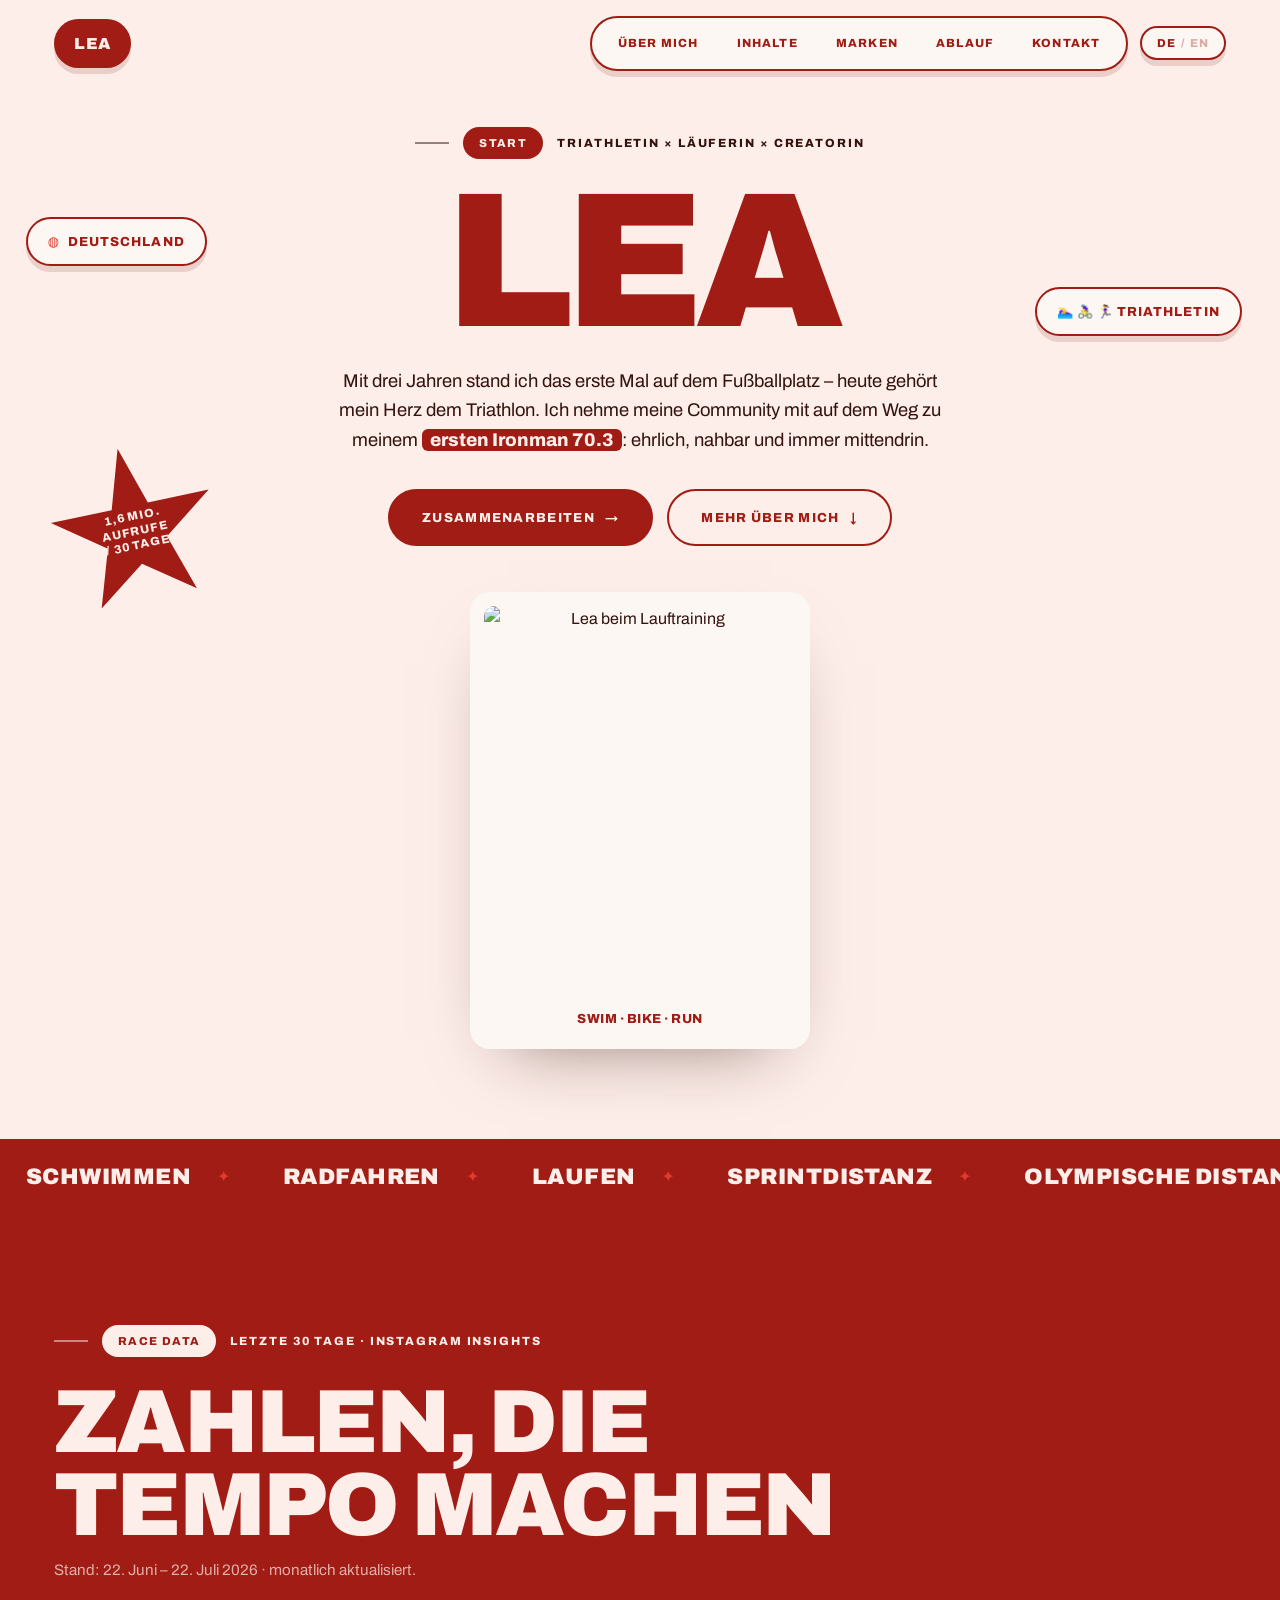
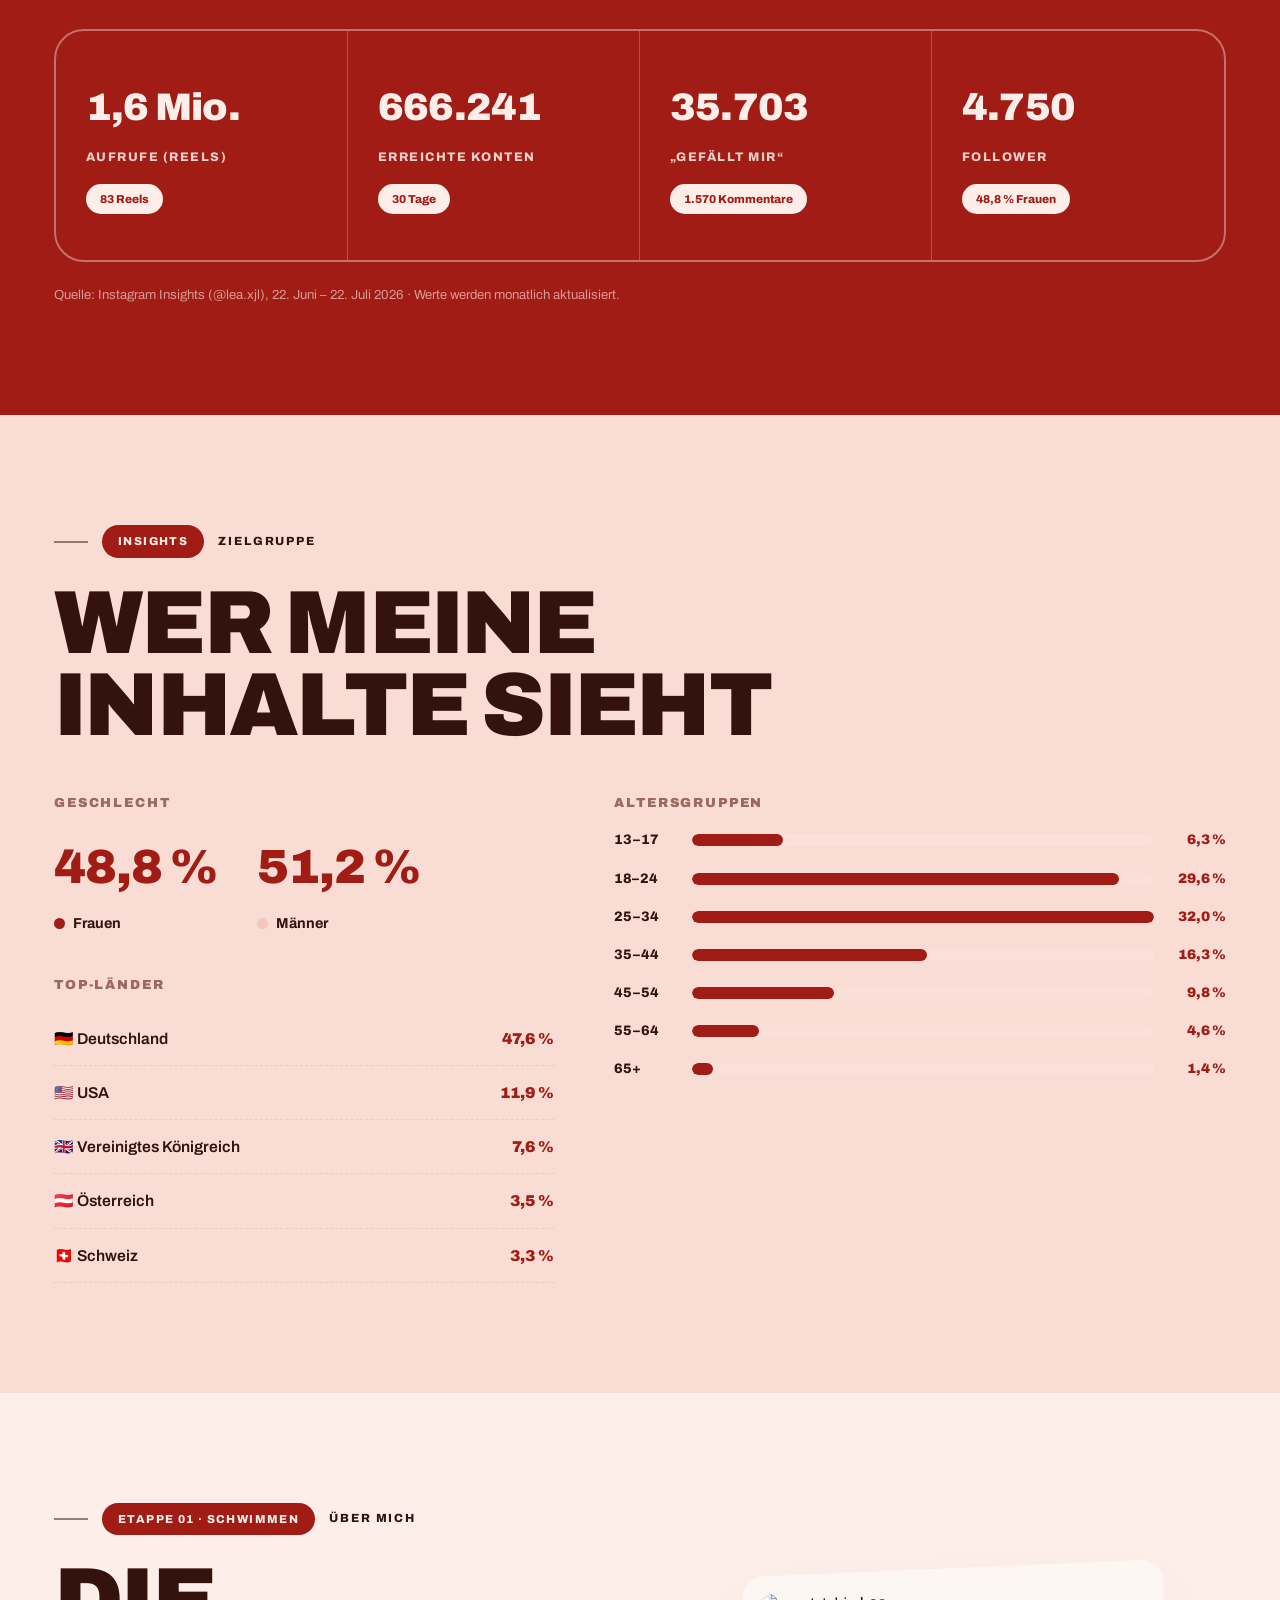
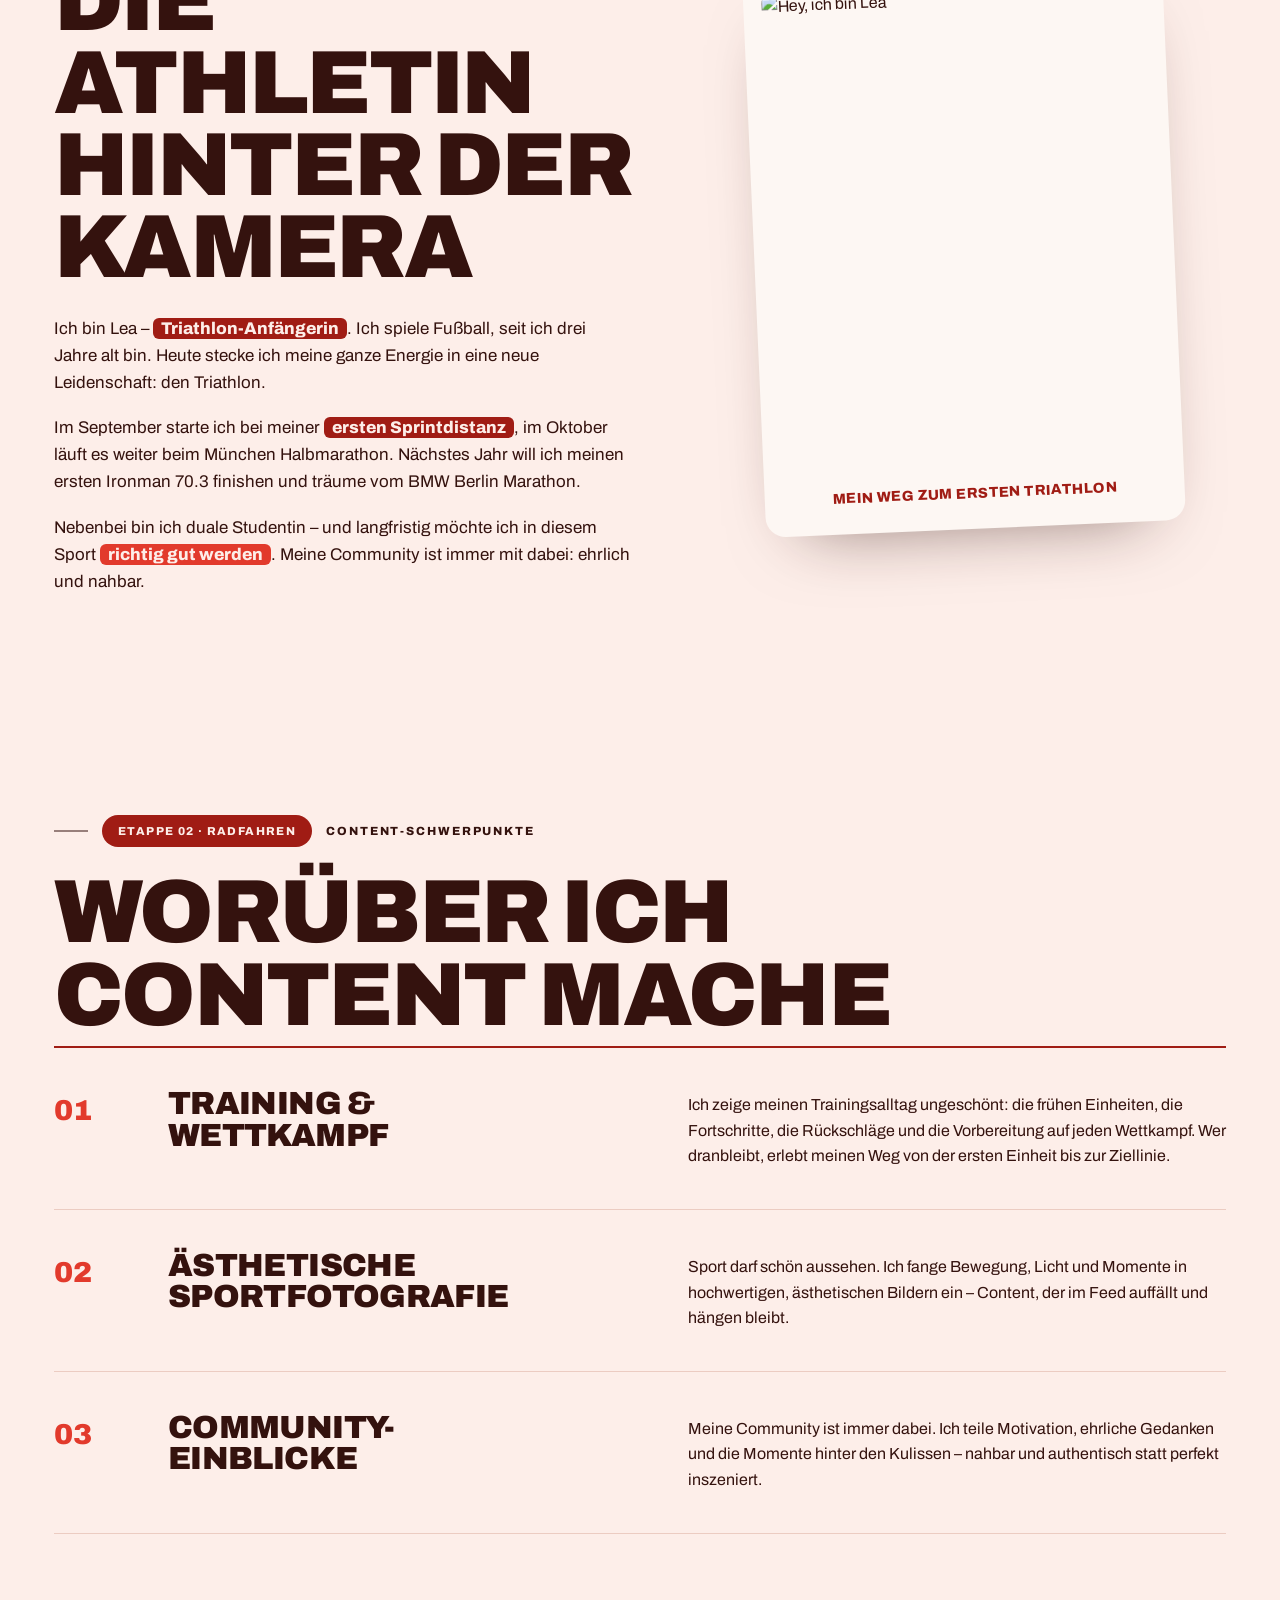
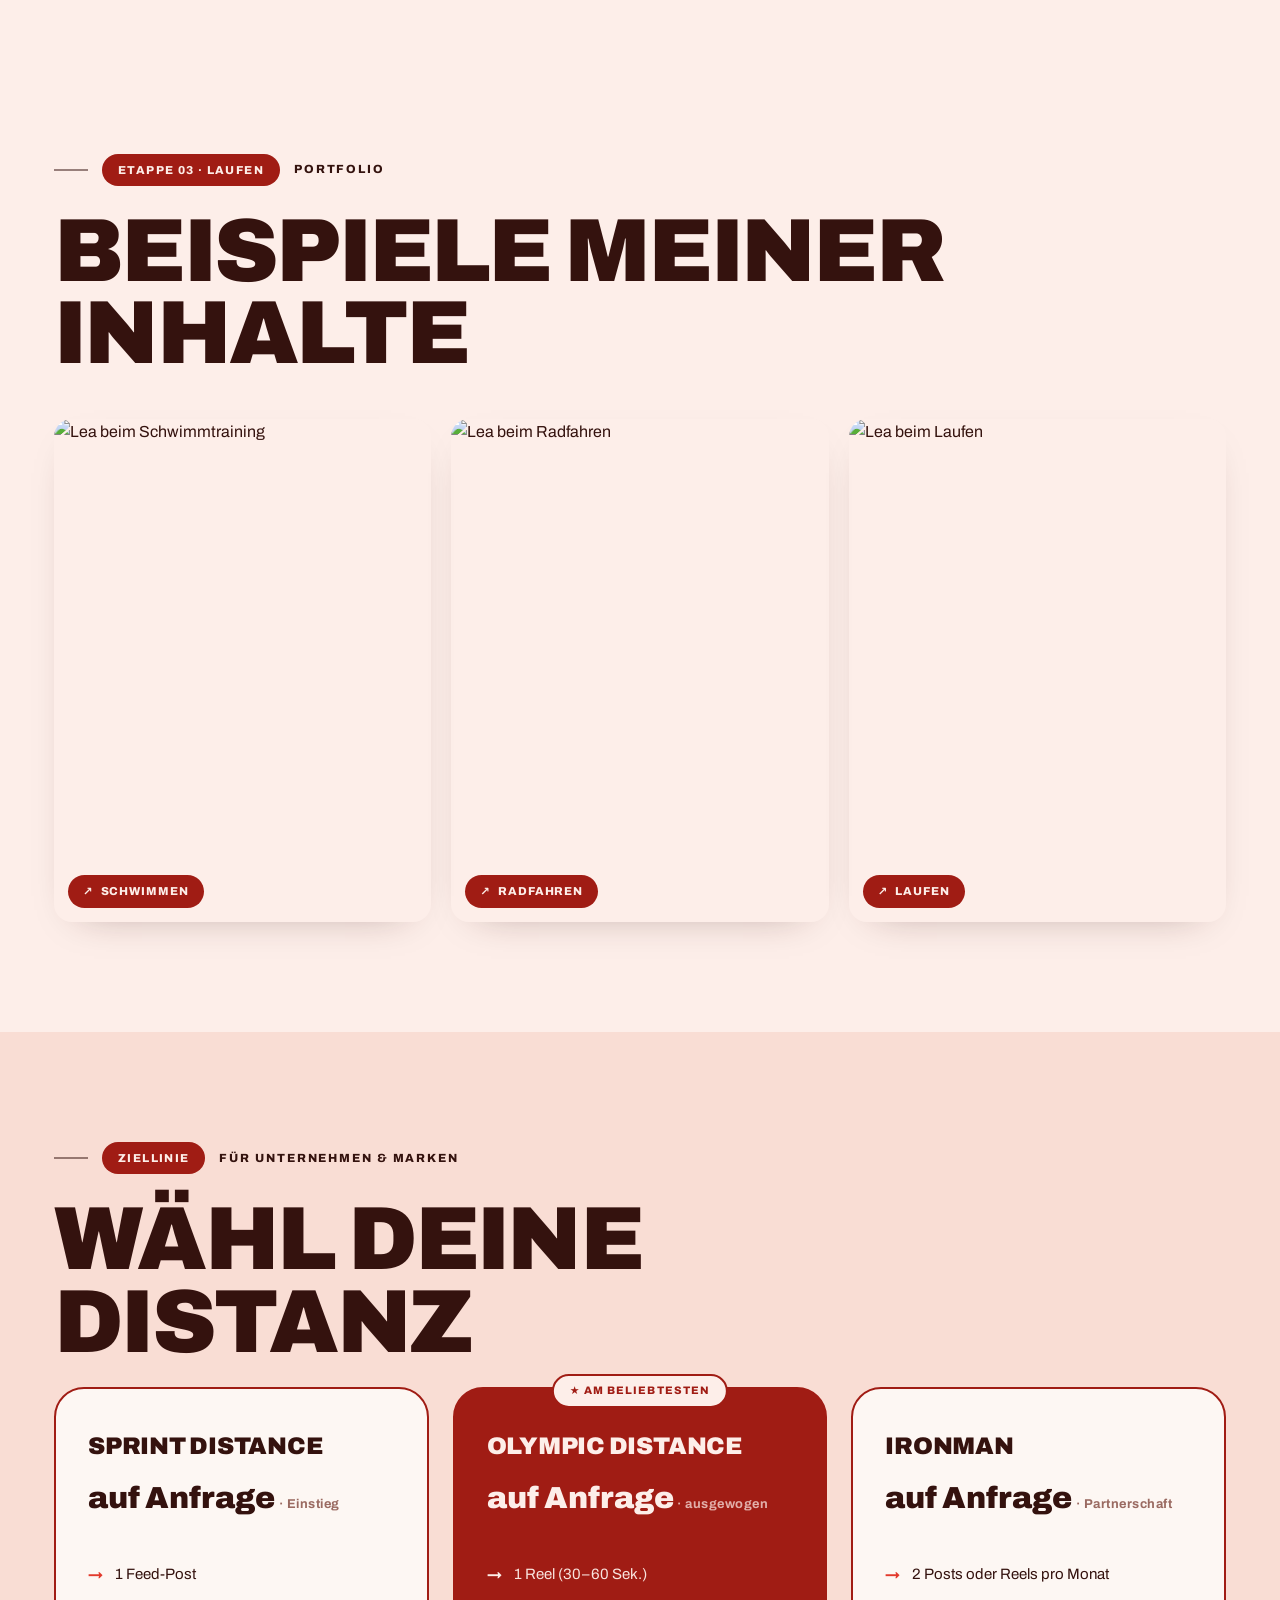
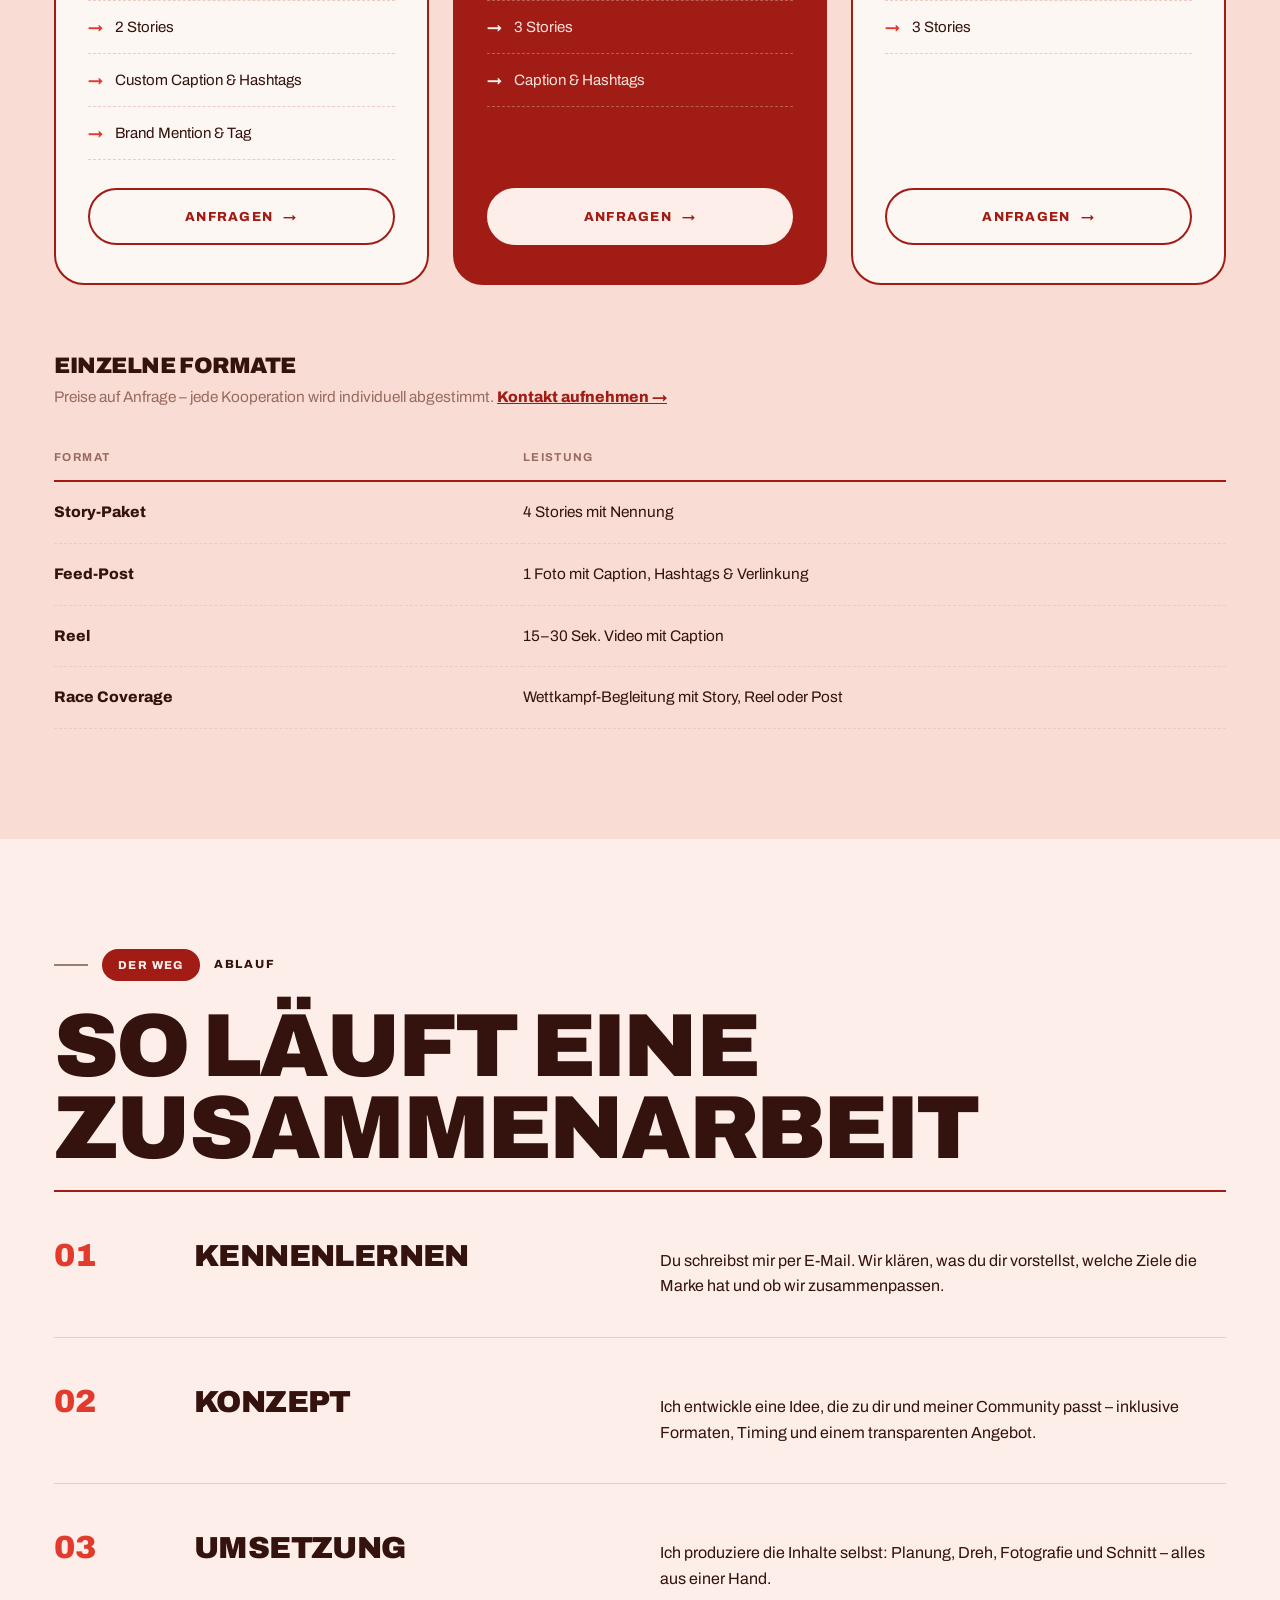
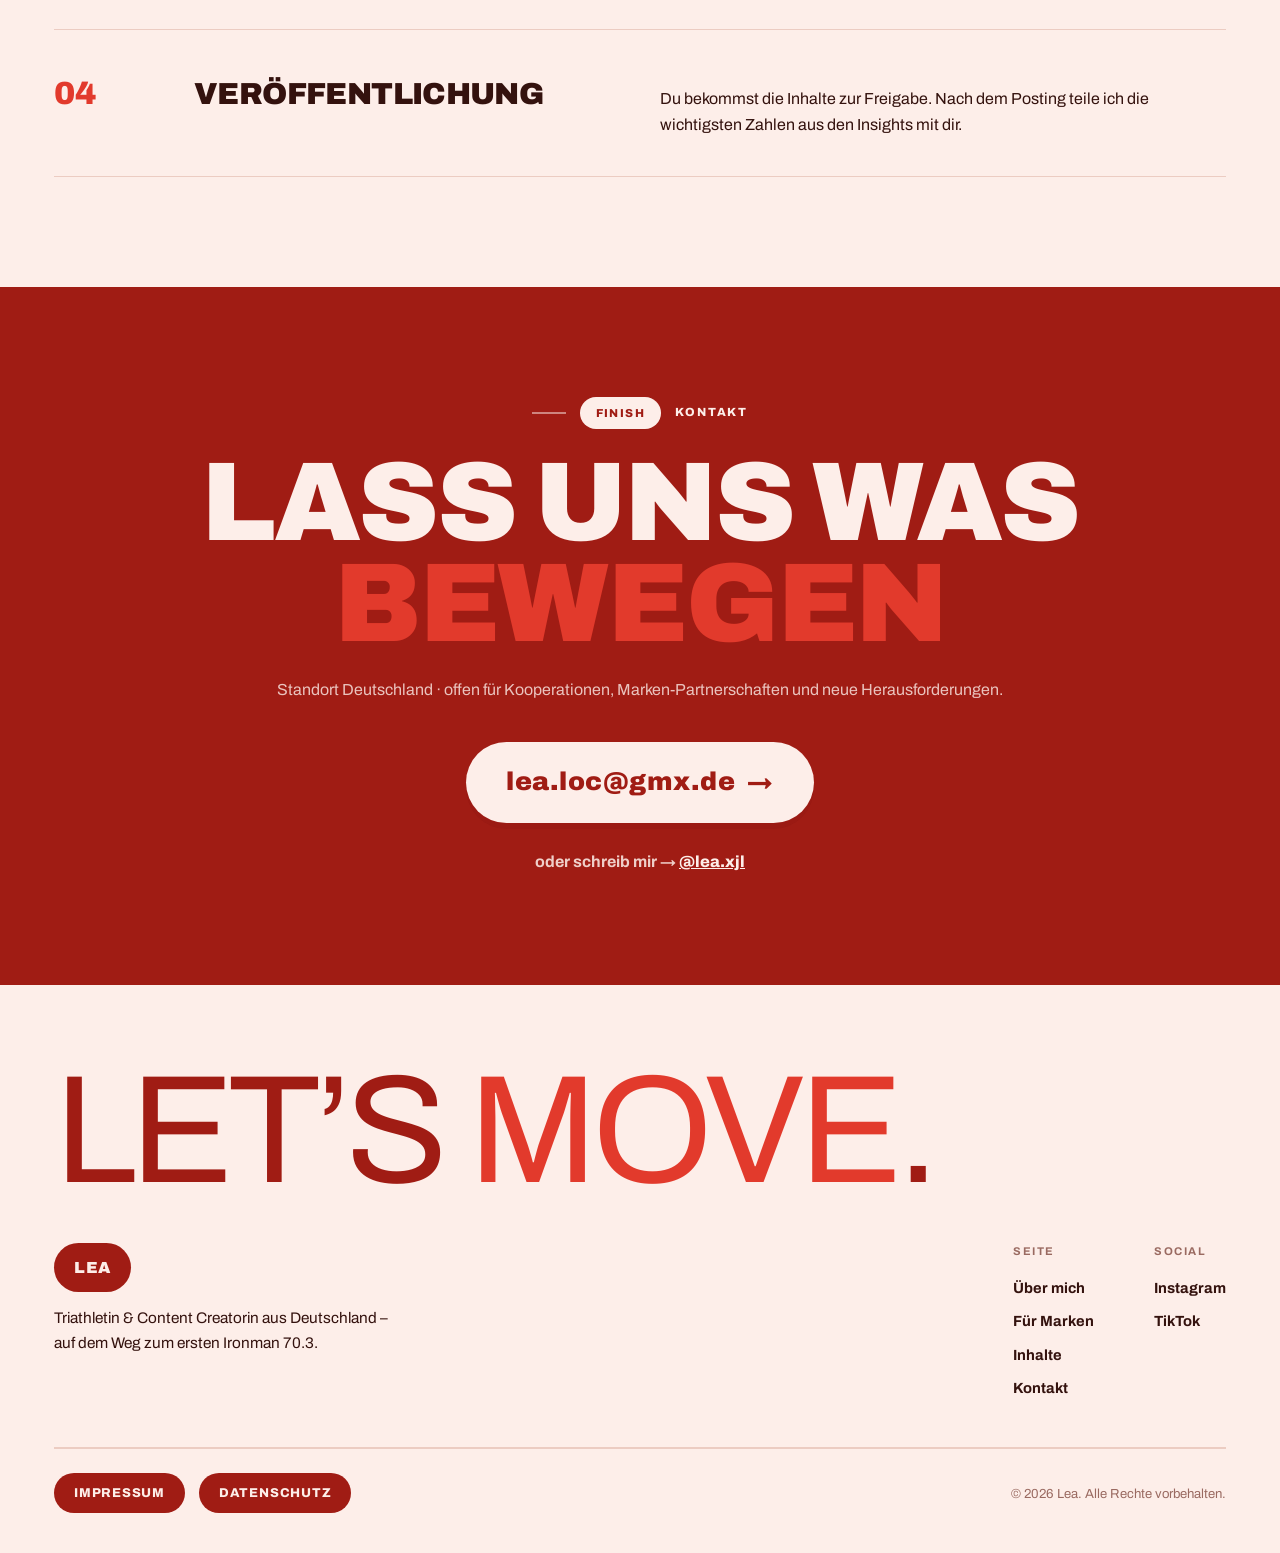
==== commit 8567b63f: "Fotos verdrahten (Hero, Ueber-mich-Polaroid, Swim/Bike/Run-Galerie) + TikTok - <img>-Tags fuer image" ====
--- a/index.html
+++ b/index.html
@@ -56,7 +56,7 @@
         <a href="#ueber-mich" class="btn-outline btn" data-i18n="hero_cta2">Mehr über mich <span class="arrow">↓</span></a>
       </div>
       <div class="hero-photo reveal">
-        <div class="img-ph">Hero-Foto von Lea<small>[Platzhalter: hochkant, ca. 1080×1350 px]</small></div>
+        <img class="photo" src="images/laufen.jpg" alt="Lea beim Lauftraining" />
         <div class="ph-cap">Swim · Bike · Run</div>
       </div>
     </div>
@@ -161,7 +161,7 @@
       </div>
       <div class="reveal">
         <div class="polaroid">
-          <div class="img-ph">Foto „Über mich"<small>[Platzhalter: Portrait / Trainingsfoto, hochkant]</small></div>
+          <img class="photo" src="images/ueber-mich.jpg" alt="Hey, ich bin Lea" />
           <div class="ph-cap" data-i18n="about_cap2">Mein Weg zum ersten Triathlon</div>
         </div>
       </div>
@@ -207,11 +207,9 @@
       </div>
       <h2 class="display reveal" style="max-width:16ch; margin-bottom:44px;" data-i18n="inhalte_h2">Beispiele meiner Inhalte</h2>
       <div class="gallery">
-        <div class="item g1 reveal"><div class="img-ph">Inhalt 1<small>[Reel]</small></div><span class="cap">Reel</span></div>
-        <div class="item g2 reveal"><div class="img-ph">Inhalt 2<small>[Foto-Serie]</small></div><span class="cap">Post</span></div>
-        <div class="item g3 reveal"><div class="img-ph">Inhalt 3<small>[Kooperation]</small></div><span class="cap" data-i18n="cap_collab">Kooperation</span></div>
-        <div class="item g4 reveal"><div class="img-ph">Inhalt 4<small>[Trainingsvlog]</small></div><span class="cap">Video</span></div>
-        <div class="item g5 reveal"><div class="img-ph">Inhalt 5<small>[Wettkampf]</small></div><span class="cap">Story</span></div>
+        <div class="item g3 reveal"><img src="images/schwimmen.jpg" alt="Lea beim Schwimmtraining" /><span class="cap" data-i18n="cap_swim">Schwimmen</span></div>
+        <div class="item g4 reveal"><img src="images/radfahren.jpg" alt="Lea beim Radfahren" /><span class="cap" data-i18n="cap_bike">Radfahren</span></div>
+        <div class="item g5 reveal"><img src="images/laufen.jpg" alt="Lea beim Laufen" /><span class="cap" data-i18n="cap_run">Laufen</span></div>
       </div>
     </div>
   </section>
@@ -329,8 +327,7 @@
           <div>
             <h4>Social</h4>
             <a href="https://instagram.com/lea.xjl" target="_blank" rel="noopener">Instagram</a>
-            <a href="[TikTok-Link]" target="_blank" rel="noopener">TikTok</a>
-            <a href="[Weiterer Kanal]" target="_blank" rel="noopener">[Weiterer Kanal]</a>
+            <a href="https://www.tiktok.com/@leaxjl" target="_blank" rel="noopener">TikTok</a>
           </div>
         </div>
       </div>
@@ -396,7 +393,7 @@
       pillar3_p: "My community is always there. I share motivation, honest thoughts and the behind-the-scenes moments – close and authentic instead of perfectly staged.",
       inhalte_pill: "Leg 03 · Run",
       inhalte_h2: "Examples of my content",
-      cap_collab: "Collab",
+      cap_swim: "Swim", cap_bike: "Cycling", cap_run: "Running",
       leist_pill: "Finish line", leist_cap: "For companies &amp; brands",
       leist_h2: "Pick your distance",
       price_entry: "on request<small> · entry</small>",
--- a/styles.css
+++ b/styles.css
@@ -109,6 +109,8 @@
 }
 .img-ph::before { content: "🖼"; font-size: 1.7rem; opacity: .85; }
 .img-ph small { font-weight: 600; color: var(--muted); font-size: .7rem; max-width: 85%; text-transform: none; letter-spacing: 0; }
+/* Echte Fotos (Hero + Polaroid) */
+.photo { width: 100%; aspect-ratio: 4/5; object-fit: cover; border-radius: 10px; display: block; }
 
 /* -------------------- Navbar (Pill-Stil) -------------------- */
 .nav { position: sticky; top: 0; z-index: 60; padding: 16px 0; }
@@ -225,8 +227,9 @@
 
 /* -------------------- Galerie -------------------- */
 .gallery { display: grid; grid-template-columns: repeat(12,1fr); gap: 20px; }
-.gallery .item { border-radius: 18px; overflow: hidden; box-shadow: var(--shadow-sm); position: relative; }
+.gallery .item { border-radius: 18px; overflow: hidden; box-shadow: var(--shadow-sm); position: relative; aspect-ratio: 3/4; }
 .gallery .item .img-ph { border-radius: 0; height: 100%; }
+.gallery .item img { width: 100%; height: 100%; object-fit: cover; display: block; }
 .gallery .cap { position: absolute; left: 14px; bottom: 14px; background: var(--brand); color: var(--bg); padding: 7px 15px; border-radius: var(--r-pill); font-size: .72rem; font-weight: 800; letter-spacing: .08em; text-transform: uppercase; display: flex; align-items: center; gap: 7px; }
 .gallery .cap::before { content:"↗"; }
 .g1 { grid-column: span 5; }  .g1 .img-ph { aspect-ratio: 4/5; }
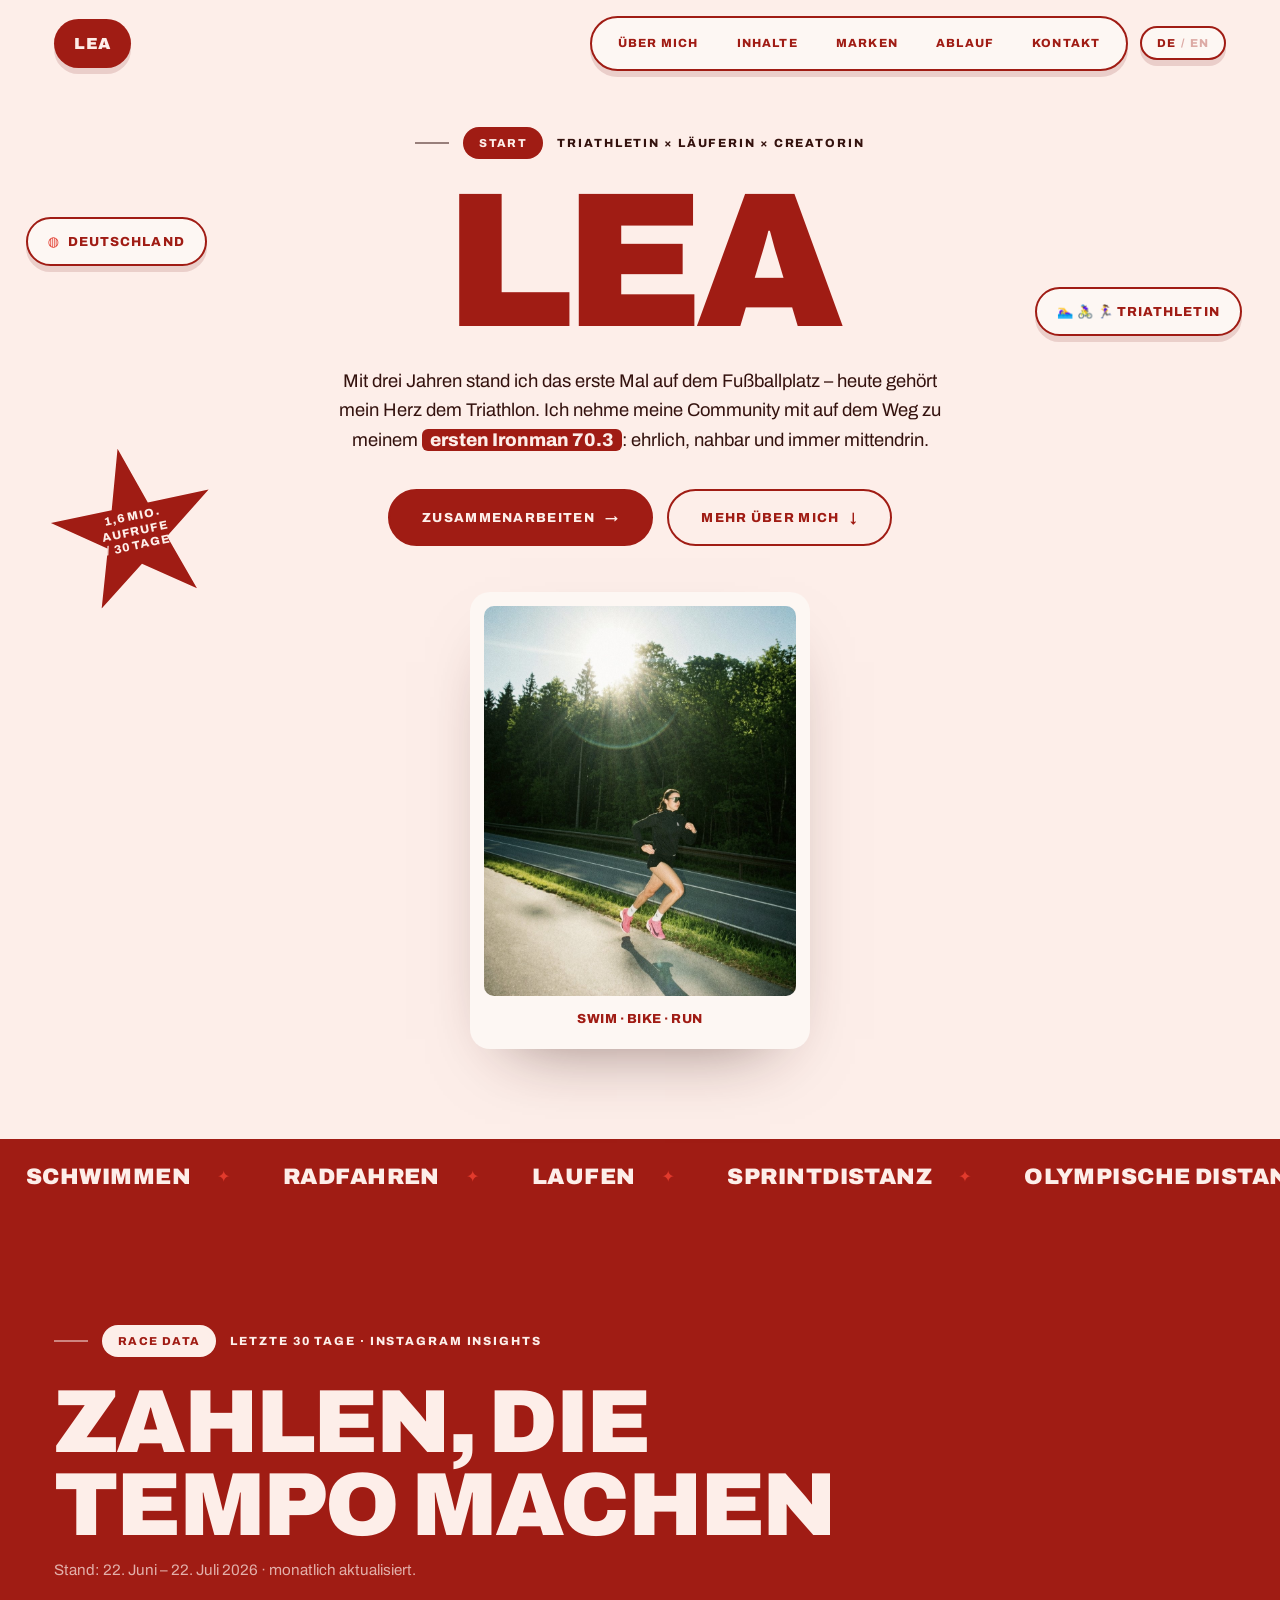
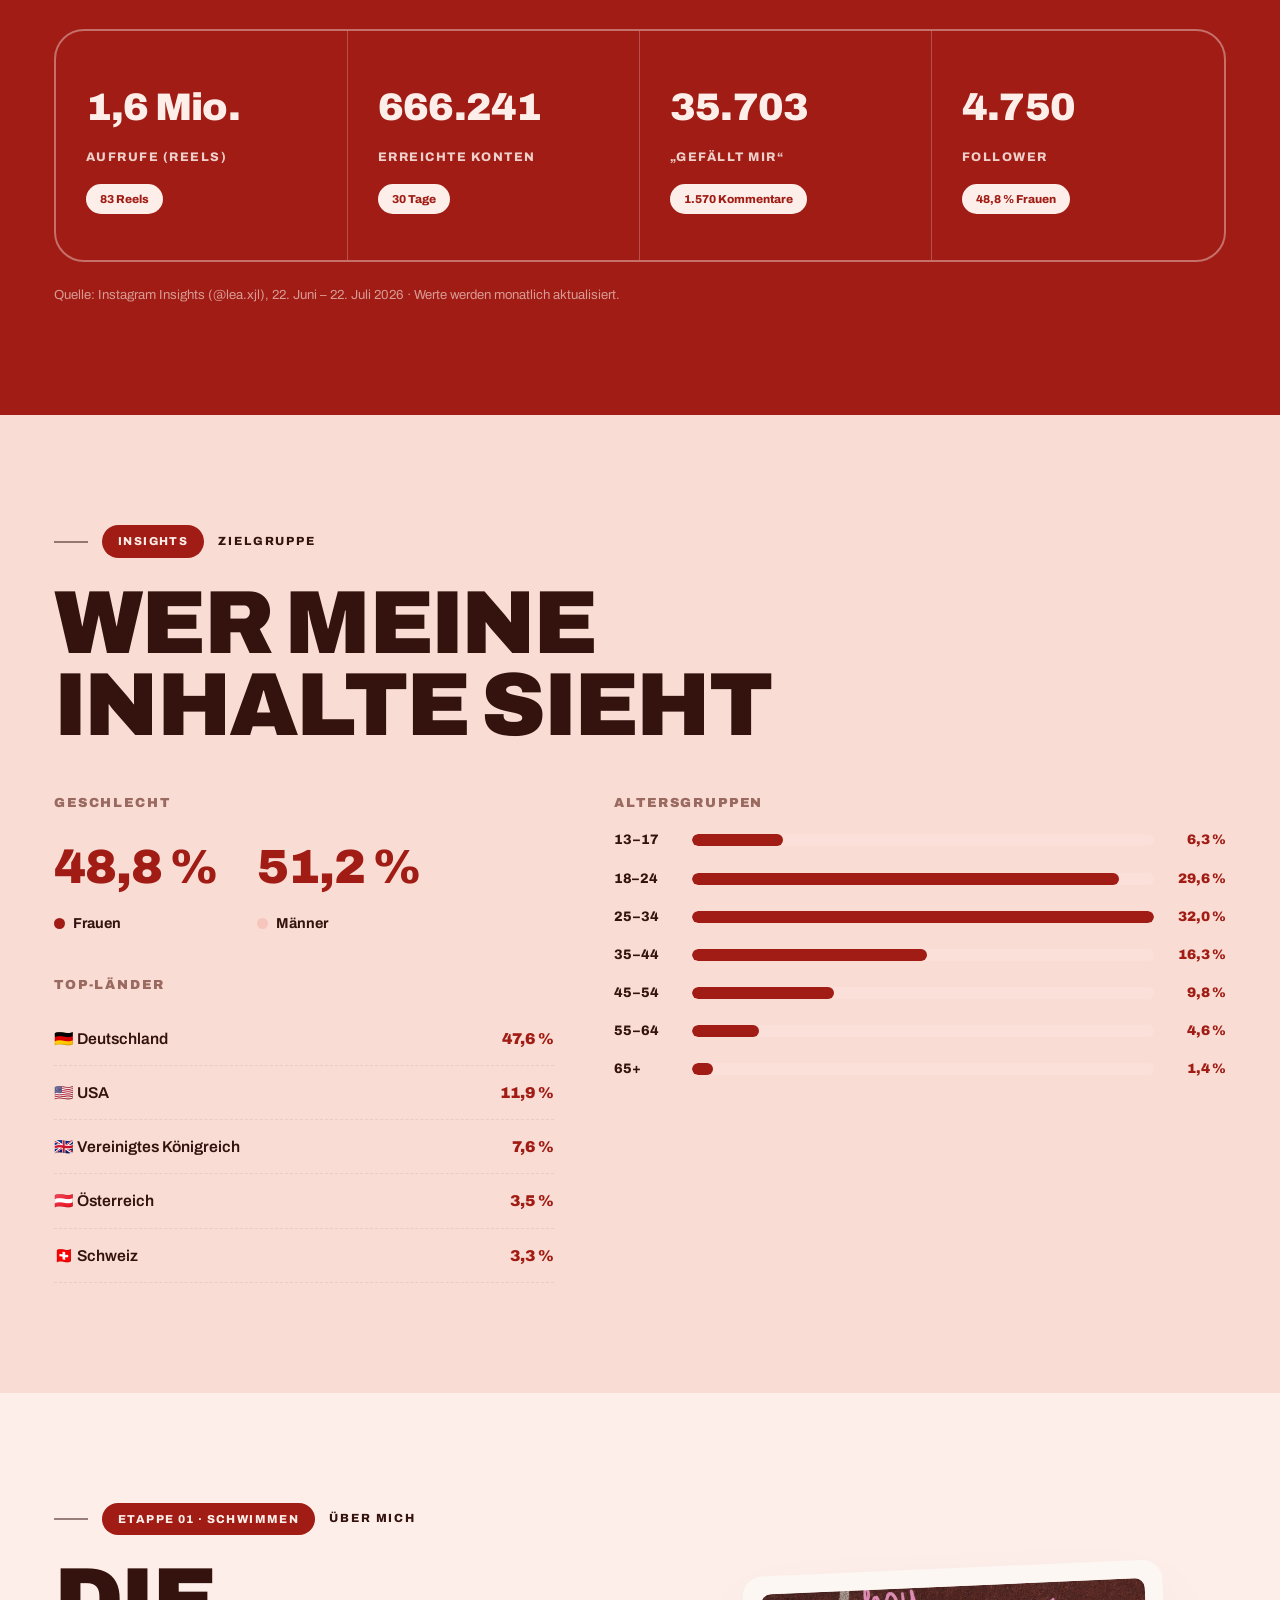
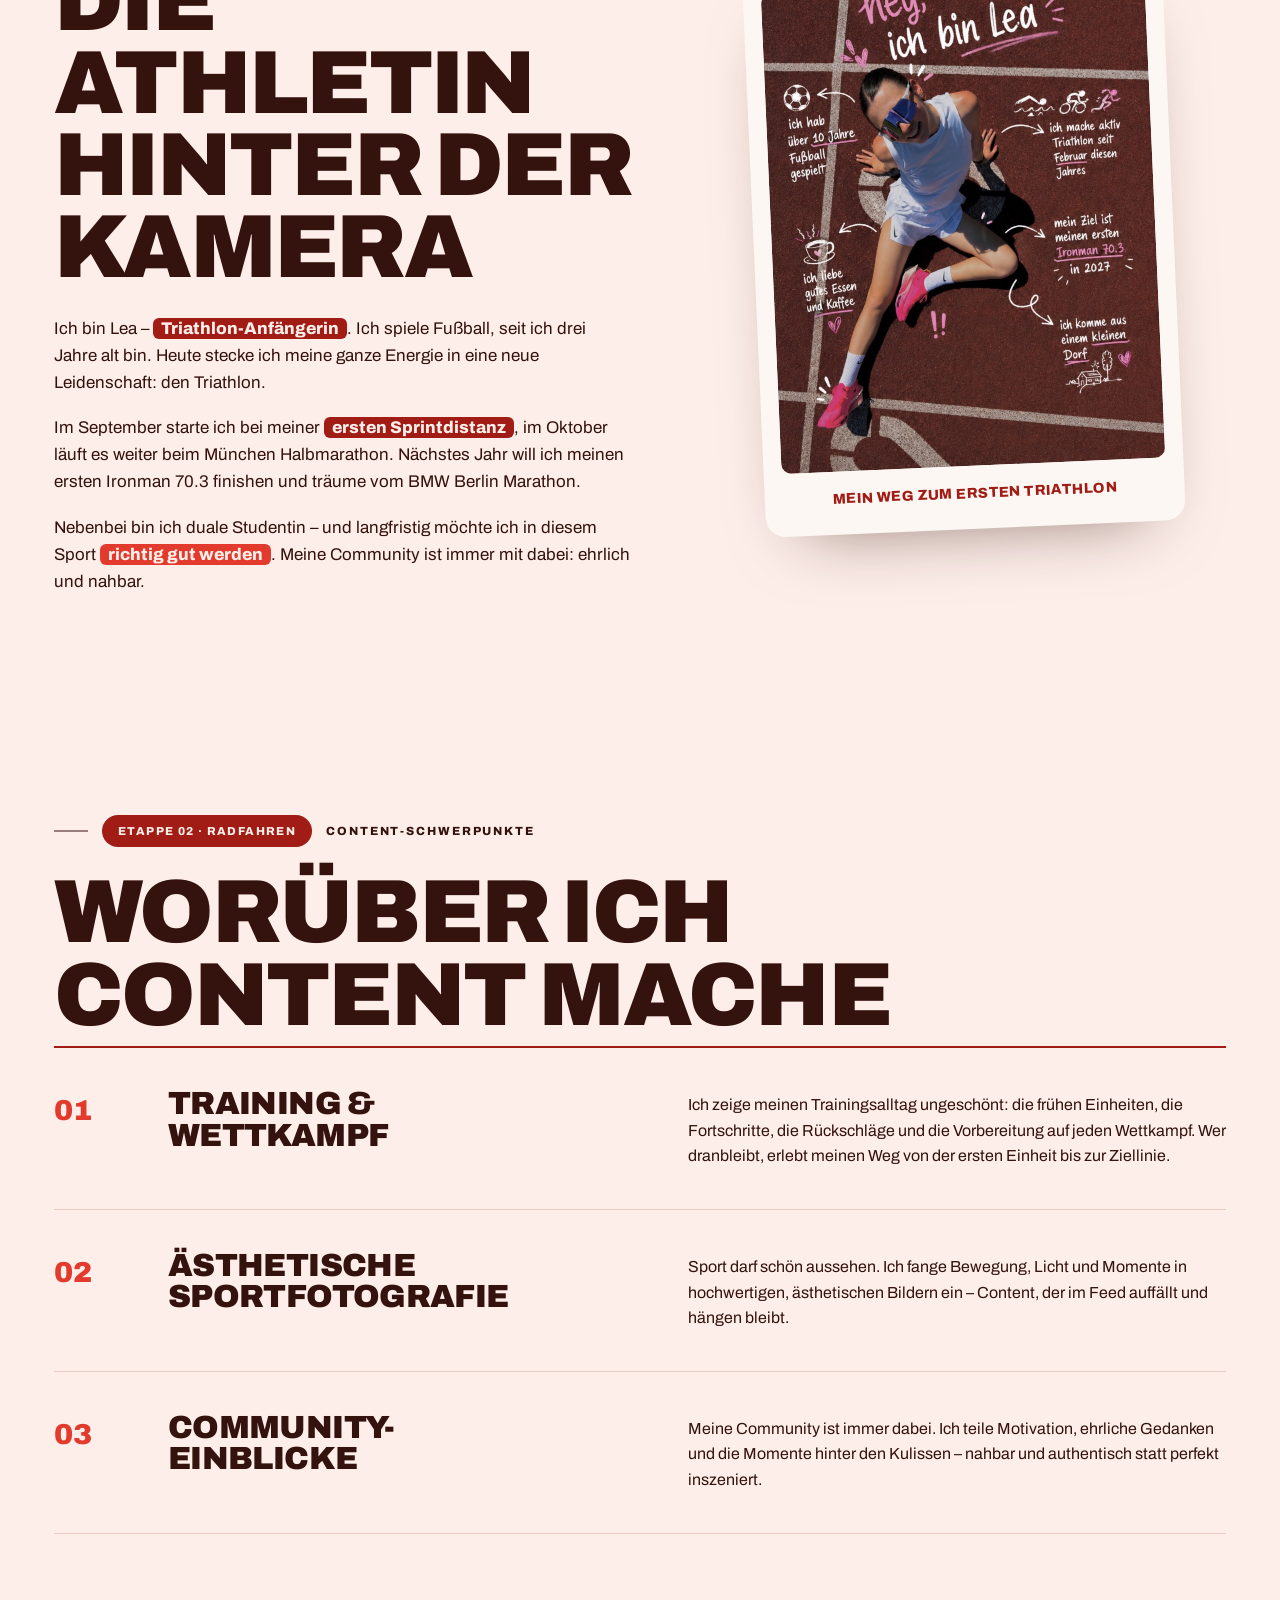
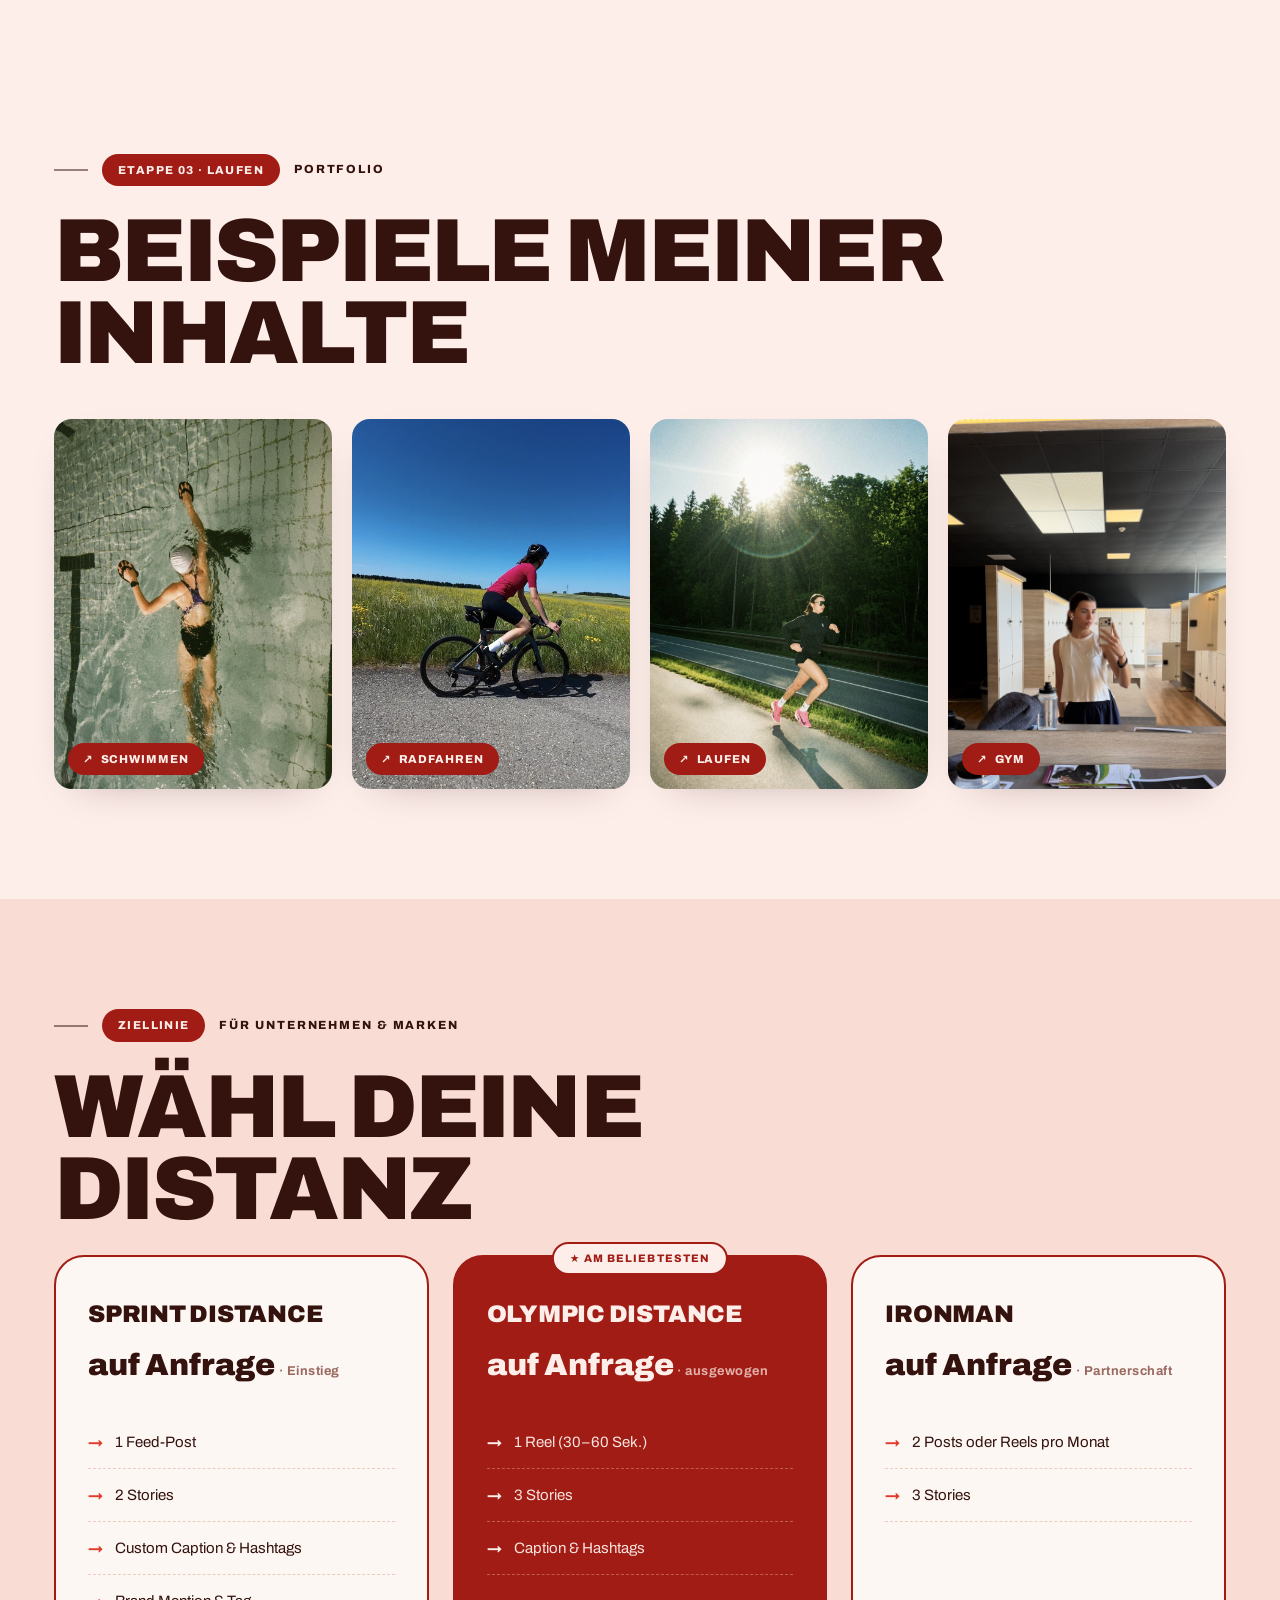
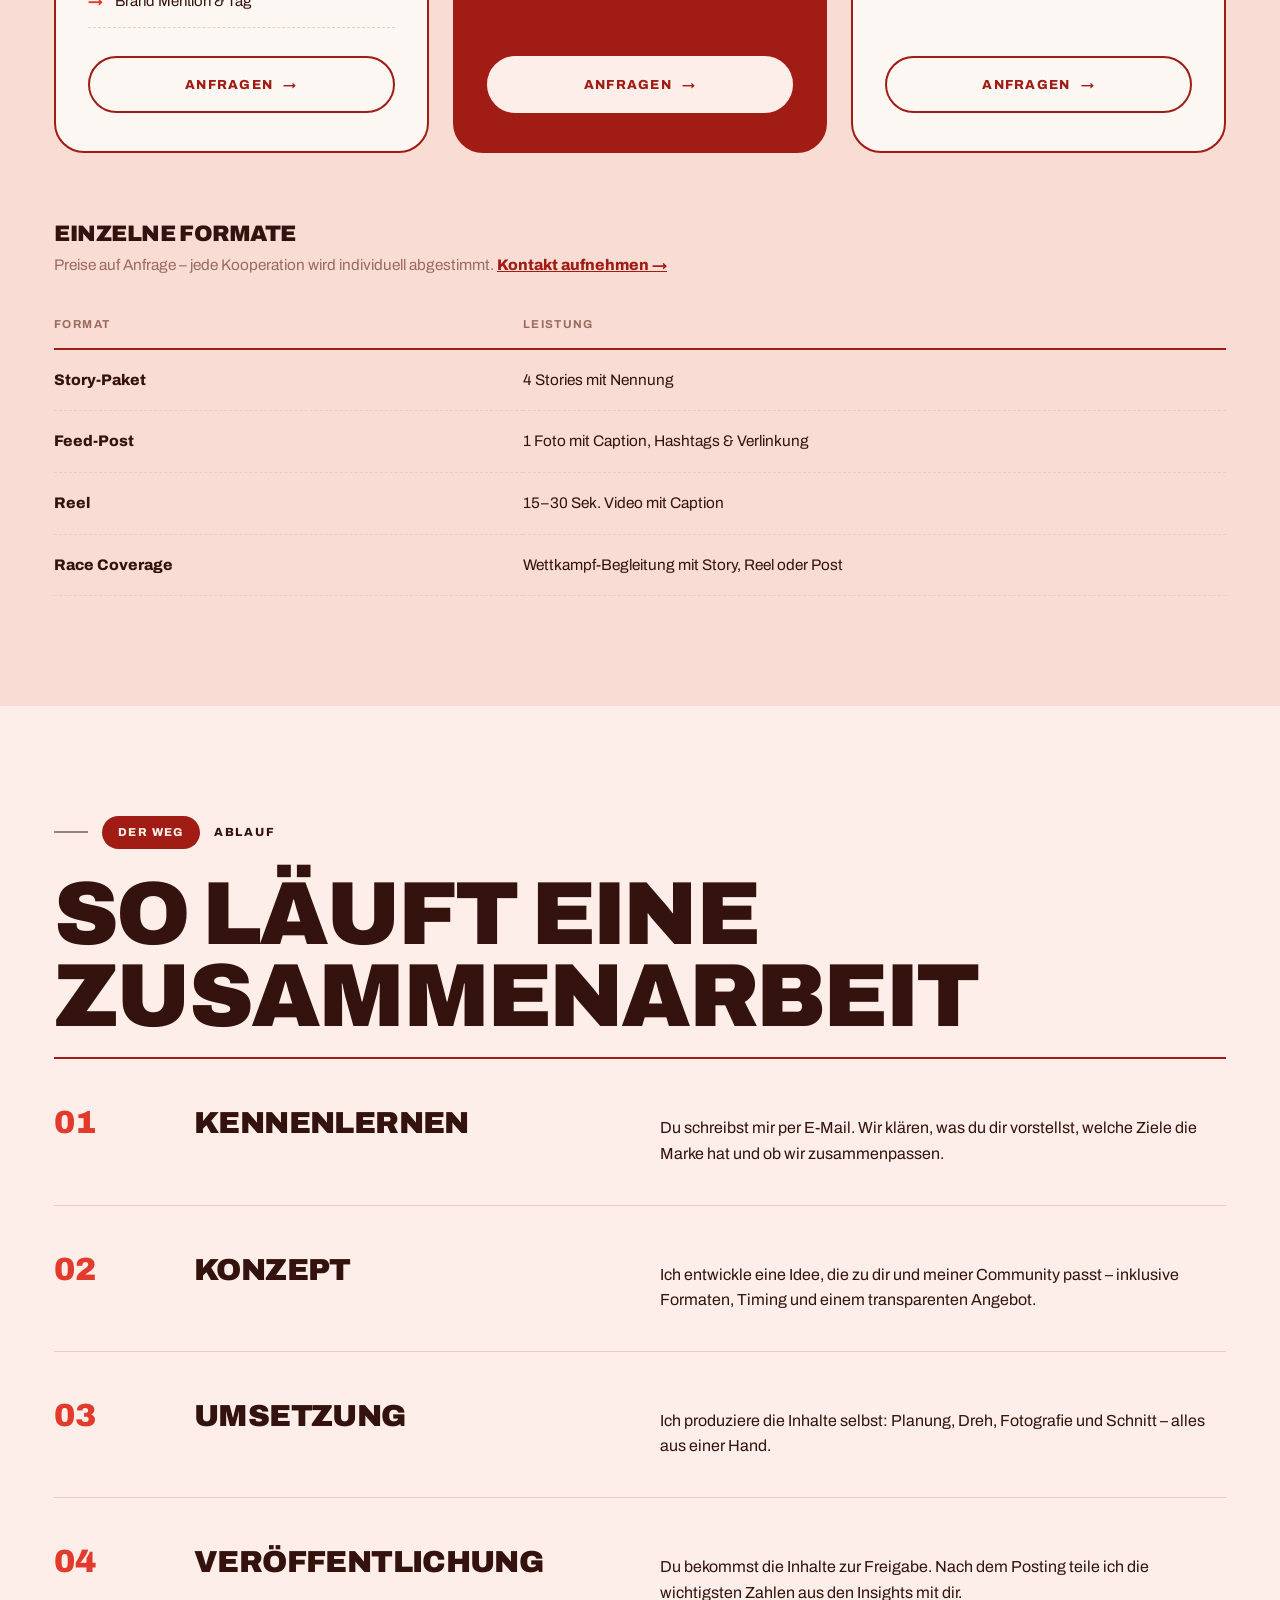
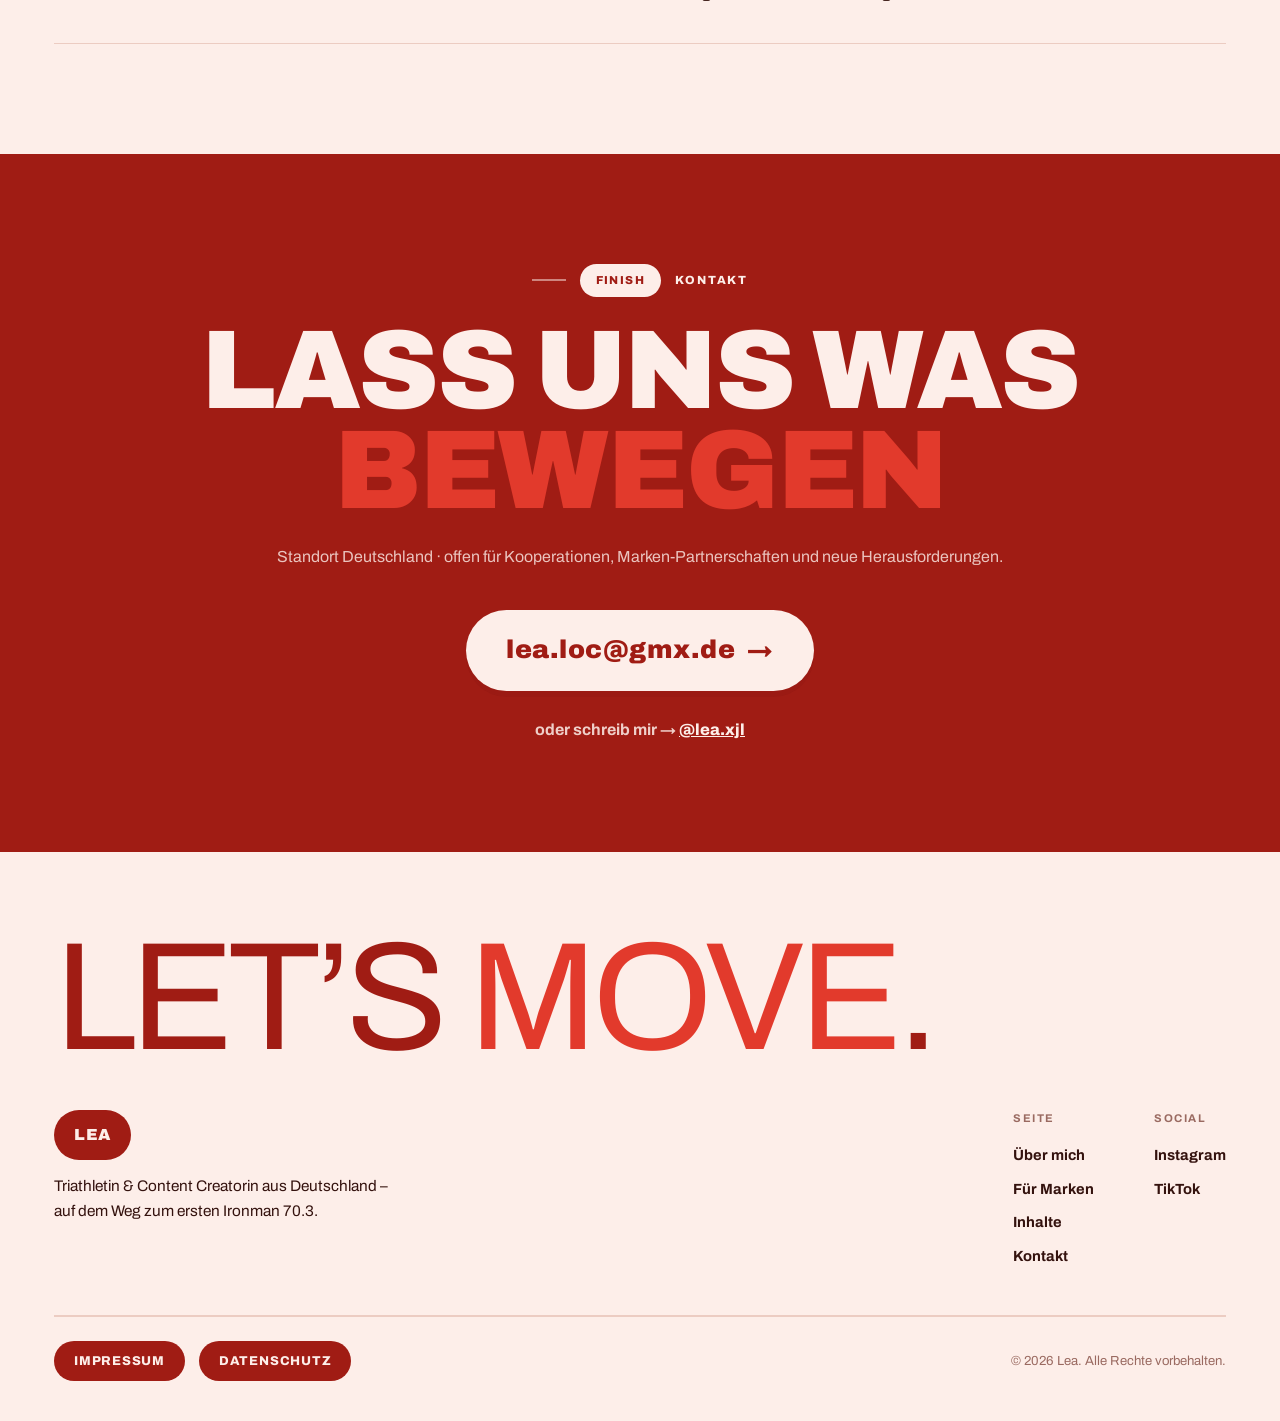
==== commit cf187ce6: "Gym-Foto ergaenzen: Galerie auf Schwimmen/Radfahren/Laufen/Gym (4er-Reihe) - IMG_5360.heic -> optimi" ====
--- a/index.html
+++ b/index.html
@@ -207,9 +207,10 @@
       </div>
       <h2 class="display reveal" style="max-width:16ch; margin-bottom:44px;" data-i18n="inhalte_h2">Beispiele meiner Inhalte</h2>
       <div class="gallery">
-        <div class="item g3 reveal"><img src="images/schwimmen.jpg" alt="Lea beim Schwimmtraining" /><span class="cap" data-i18n="cap_swim">Schwimmen</span></div>
-        <div class="item g4 reveal"><img src="images/radfahren.jpg" alt="Lea beim Radfahren" /><span class="cap" data-i18n="cap_bike">Radfahren</span></div>
-        <div class="item g5 reveal"><img src="images/laufen.jpg" alt="Lea beim Laufen" /><span class="cap" data-i18n="cap_run">Laufen</span></div>
+        <div class="item reveal"><img src="images/schwimmen.jpg" alt="Lea beim Schwimmtraining" /><span class="cap" data-i18n="cap_swim">Schwimmen</span></div>
+        <div class="item reveal"><img src="images/radfahren.jpg" alt="Lea beim Radfahren" /><span class="cap" data-i18n="cap_bike">Radfahren</span></div>
+        <div class="item reveal"><img src="images/laufen.jpg" alt="Lea beim Laufen" /><span class="cap" data-i18n="cap_run">Laufen</span></div>
+        <div class="item reveal"><img src="images/gym.jpg" alt="Lea im Gym" /><span class="cap" data-i18n="cap_gym">Gym</span></div>
       </div>
     </div>
   </section>
@@ -393,7 +394,7 @@
       pillar3_p: "My community is always there. I share motivation, honest thoughts and the behind-the-scenes moments – close and authentic instead of perfectly staged.",
       inhalte_pill: "Leg 03 · Run",
       inhalte_h2: "Examples of my content",
-      cap_swim: "Swim", cap_bike: "Cycling", cap_run: "Running",
+      cap_swim: "Swim", cap_bike: "Cycling", cap_run: "Running", cap_gym: "Gym",
       leist_pill: "Finish line", leist_cap: "For companies &amp; brands",
       leist_h2: "Pick your distance",
       price_entry: "on request<small> · entry</small>",
--- a/styles.css
+++ b/styles.css
@@ -227,7 +227,7 @@
 
 /* -------------------- Galerie -------------------- */
 .gallery { display: grid; grid-template-columns: repeat(12,1fr); gap: 20px; }
-.gallery .item { border-radius: 18px; overflow: hidden; box-shadow: var(--shadow-sm); position: relative; aspect-ratio: 3/4; }
+.gallery .item { border-radius: 18px; overflow: hidden; box-shadow: var(--shadow-sm); position: relative; aspect-ratio: 3/4; grid-column: span 3; }
 .gallery .item .img-ph { border-radius: 0; height: 100%; }
 .gallery .item img { width: 100%; height: 100%; object-fit: cover; display: block; }
 .gallery .cap { position: absolute; left: 14px; bottom: 14px; background: var(--brand); color: var(--bg); padding: 7px 15px; border-radius: var(--r-pill); font-size: .72rem; font-weight: 800; letter-spacing: .08em; text-transform: uppercase; display: flex; align-items: center; gap: 7px; }
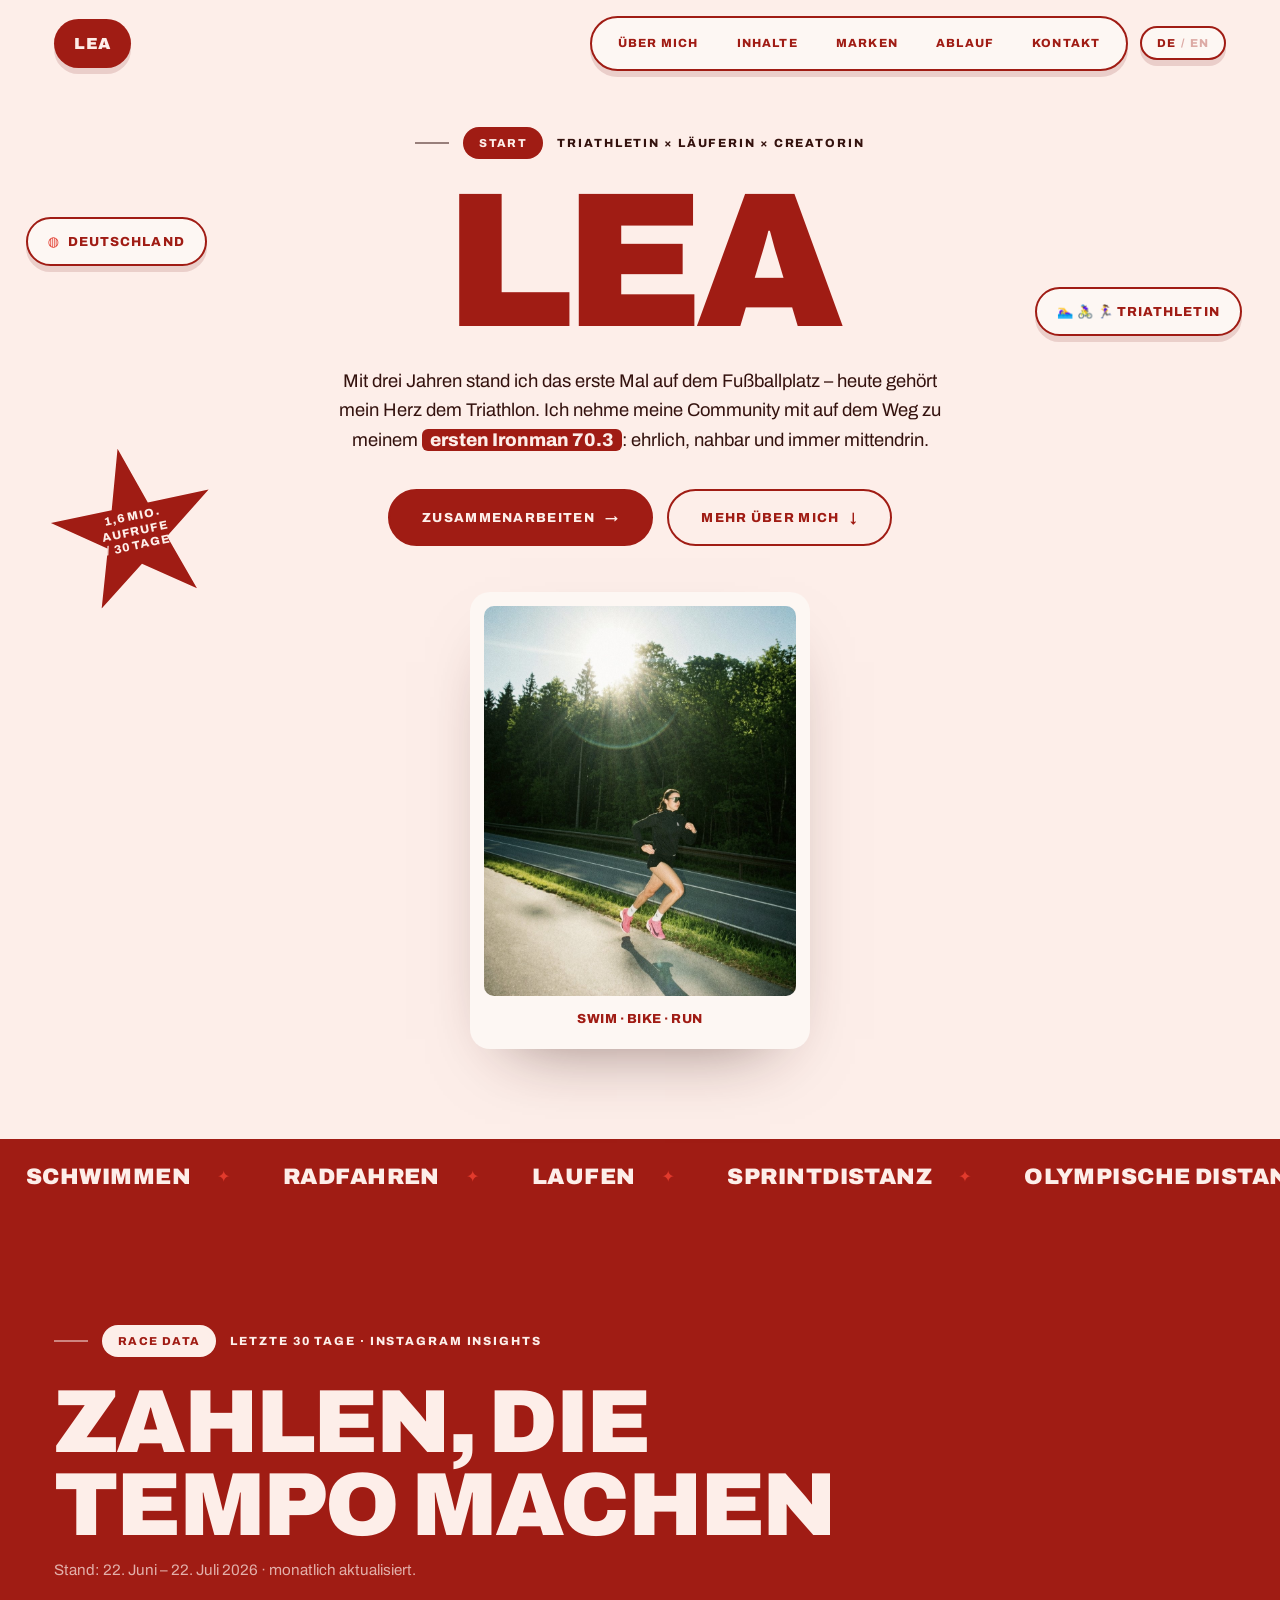
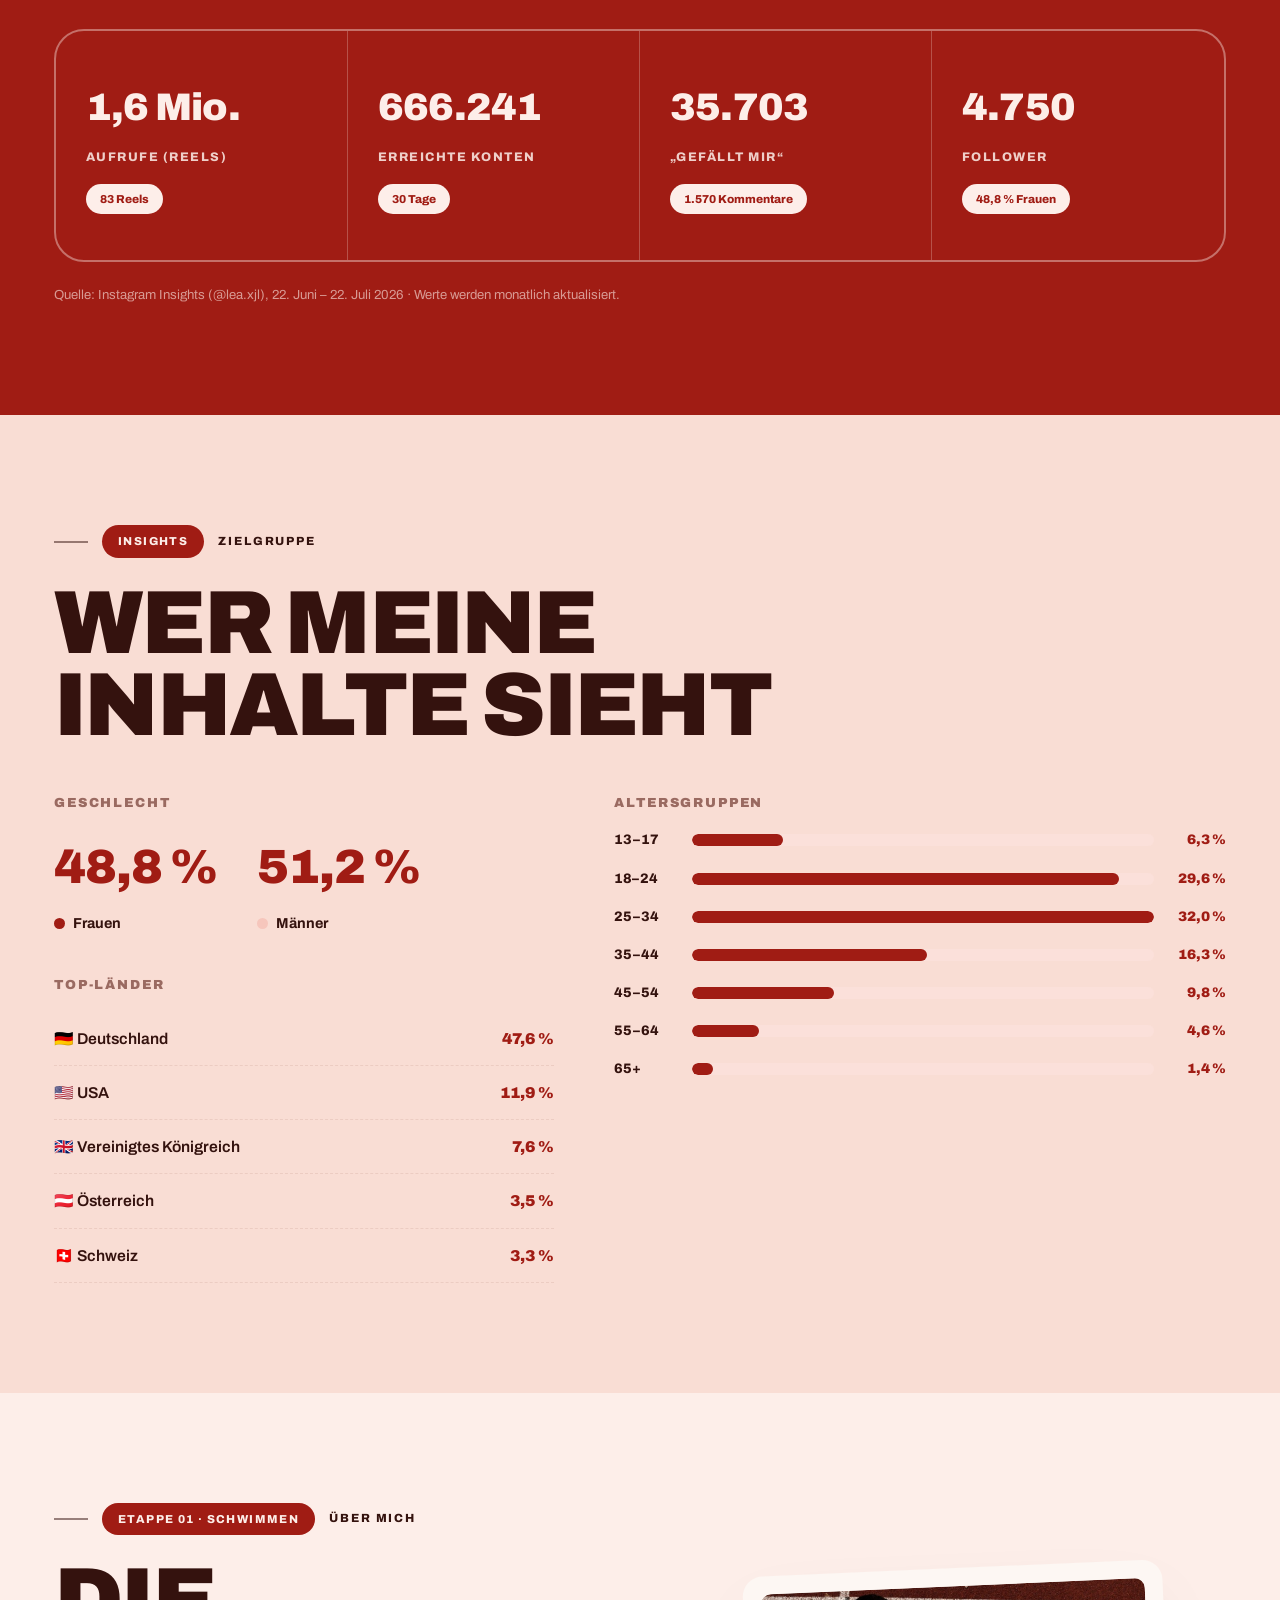
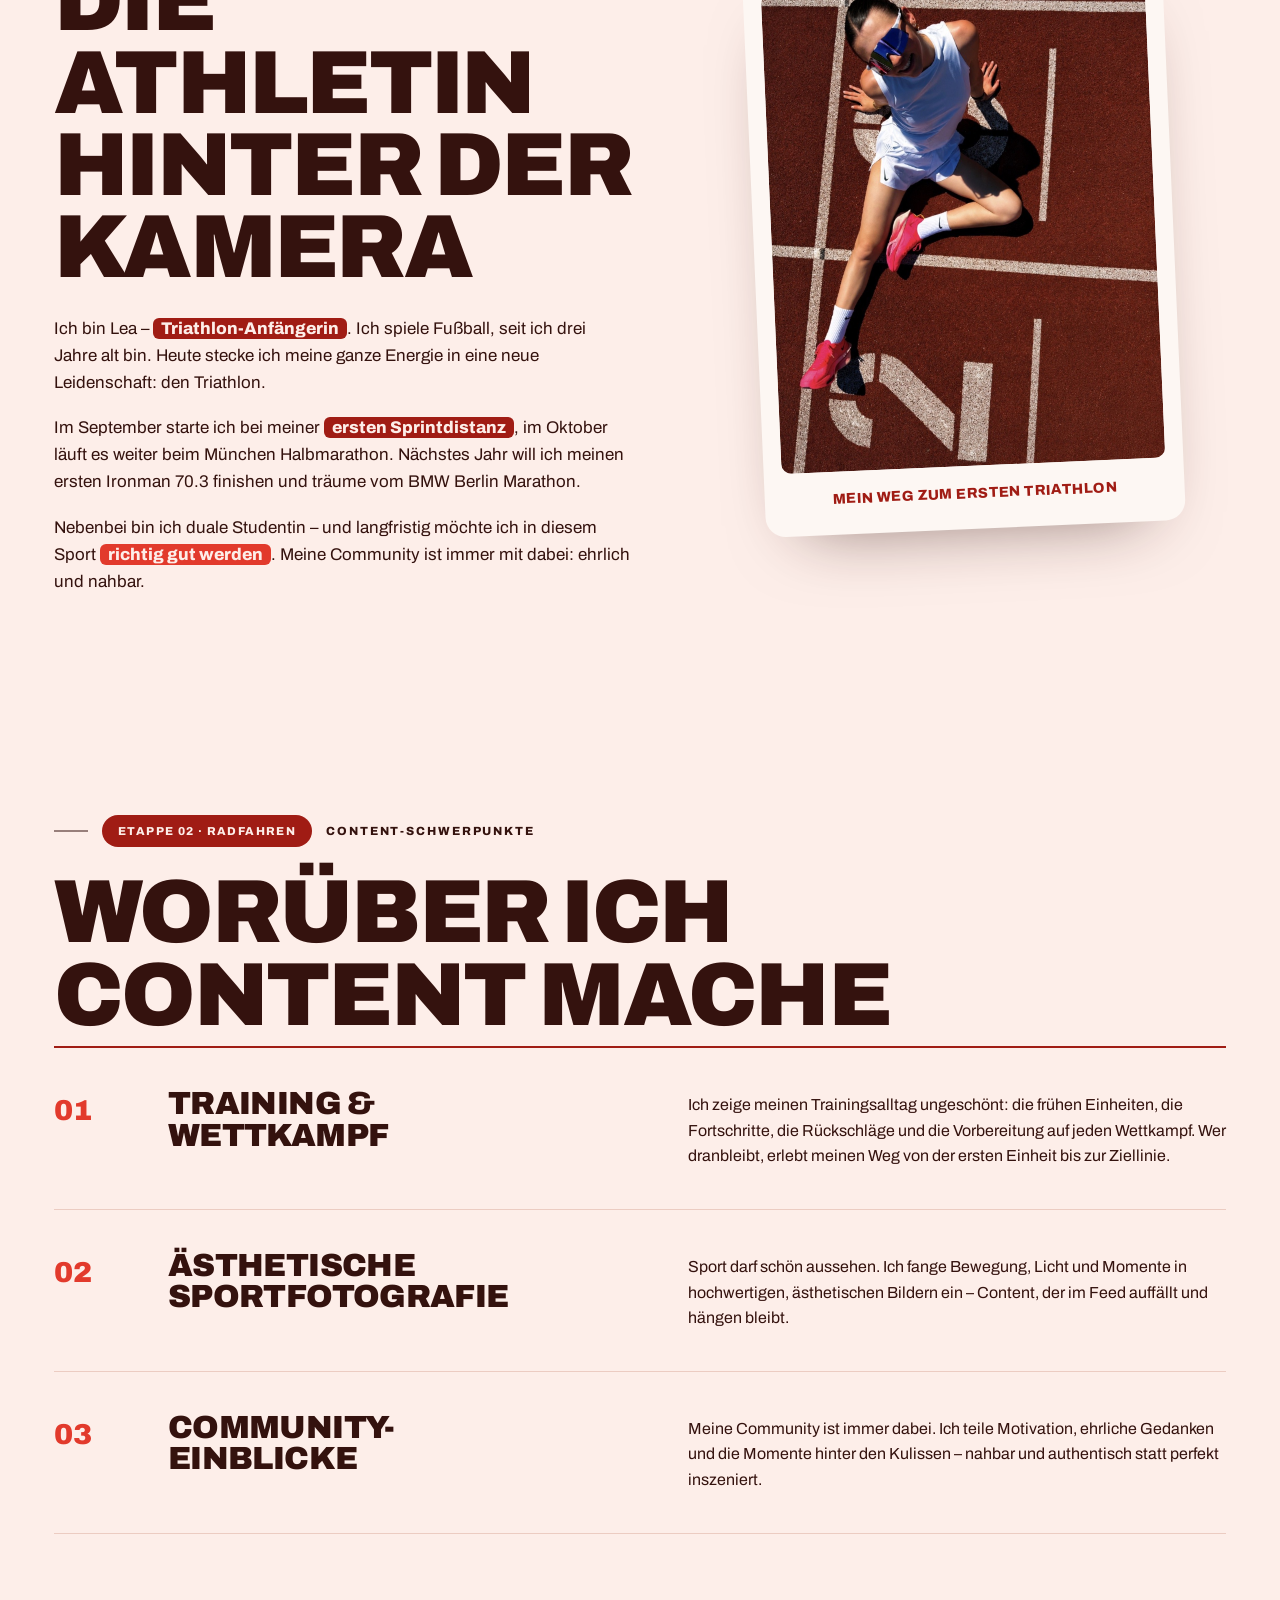
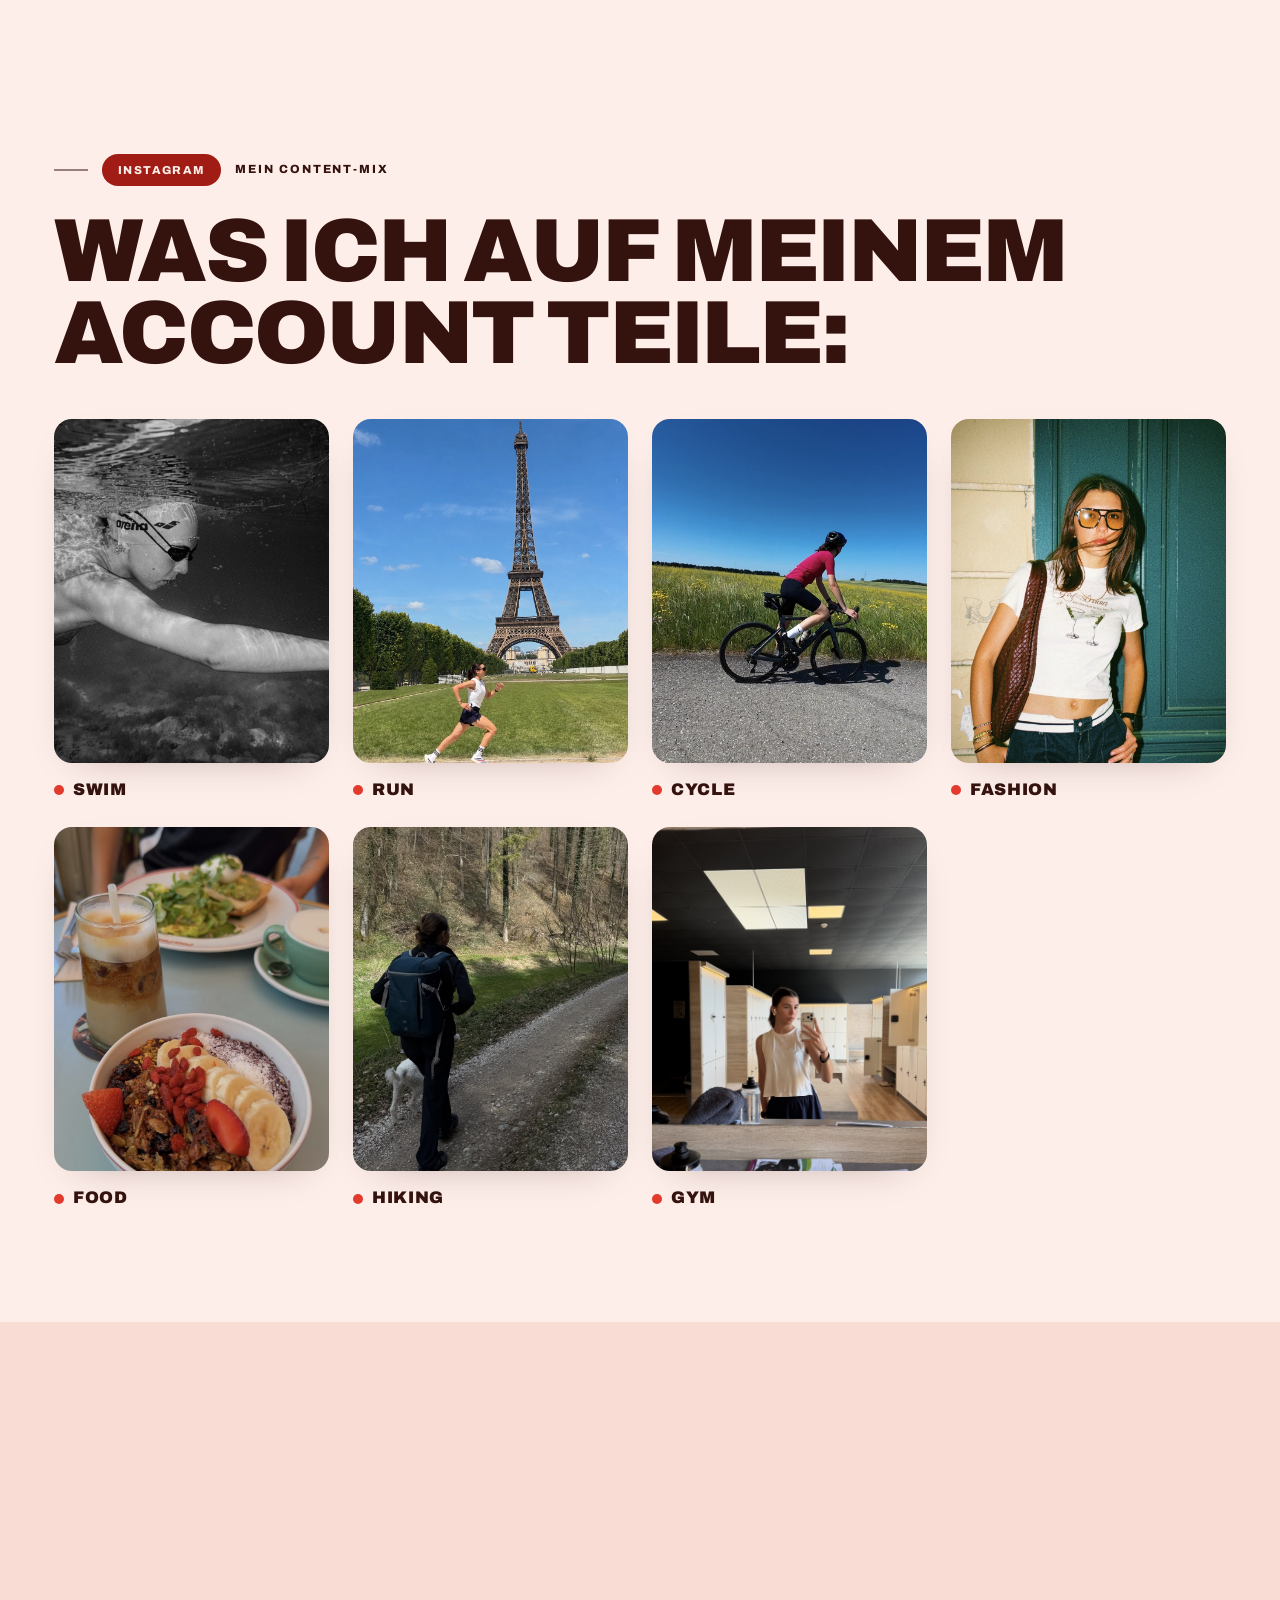
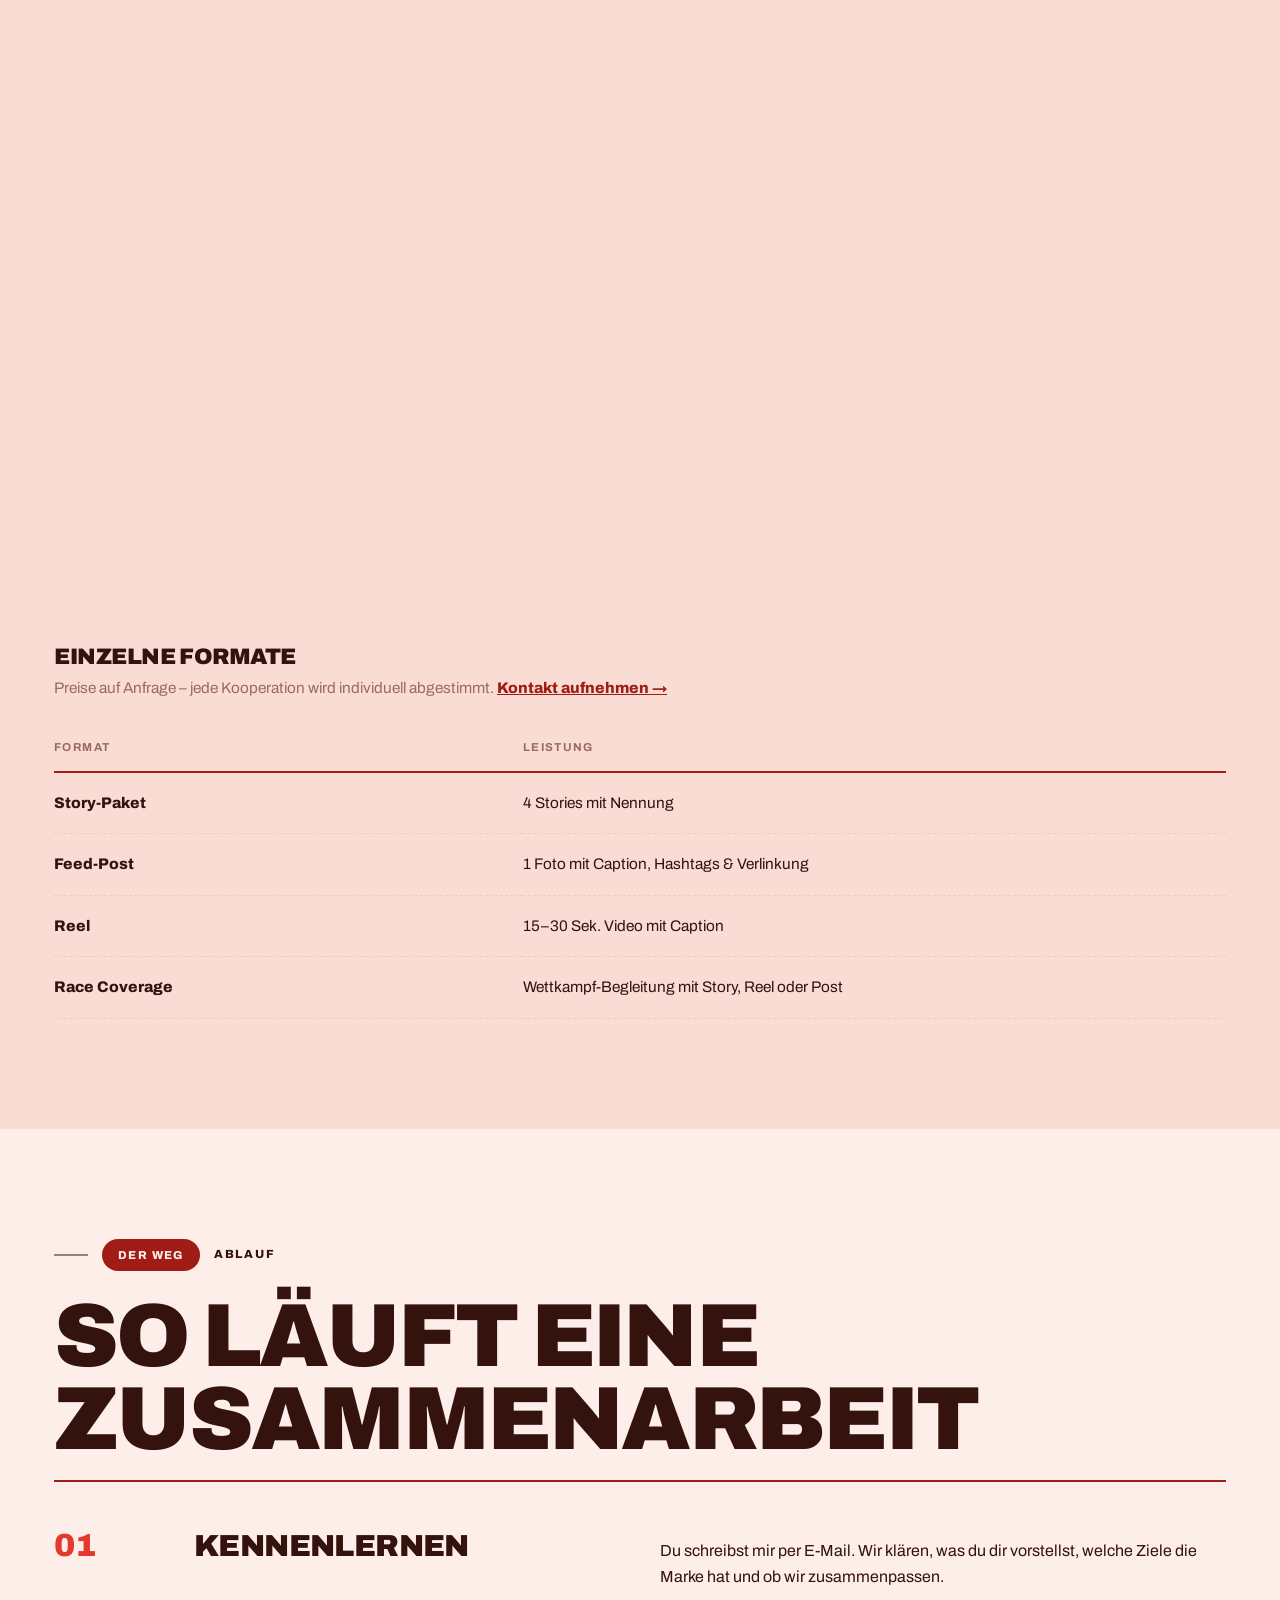
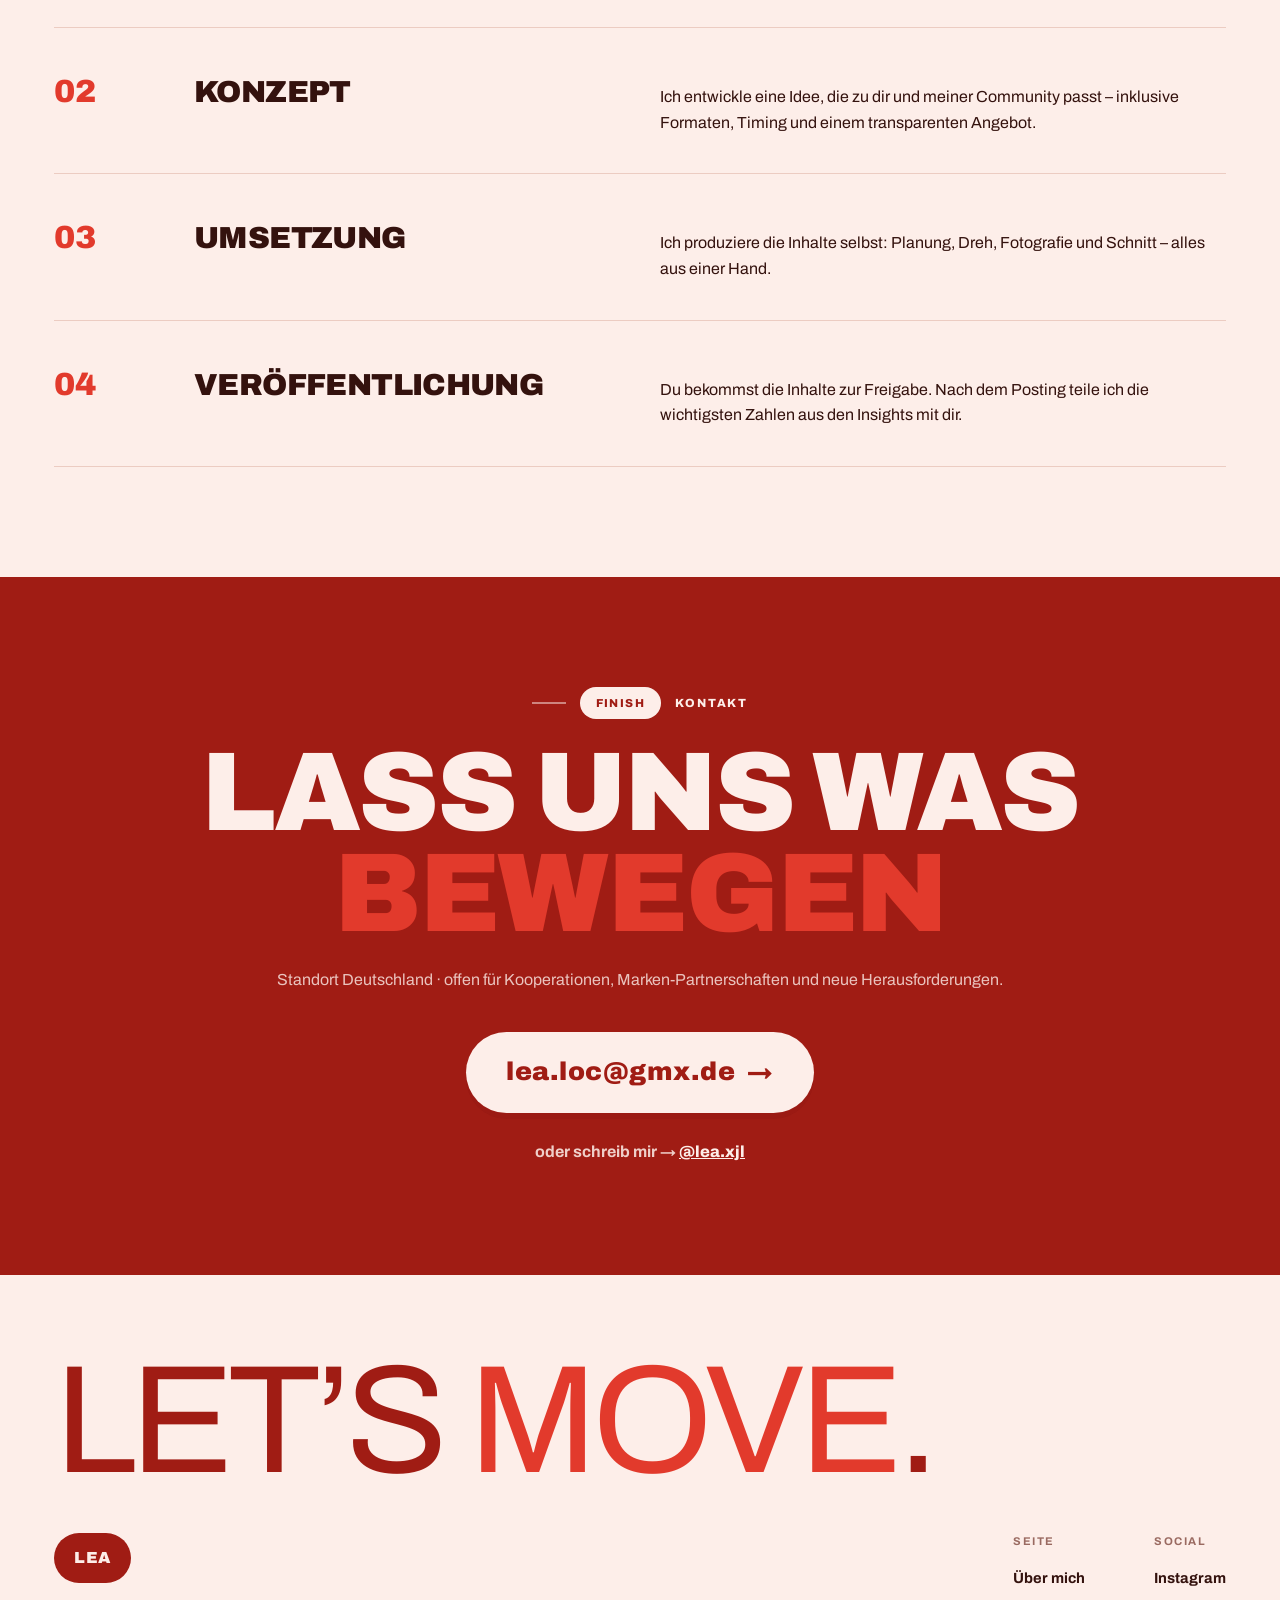
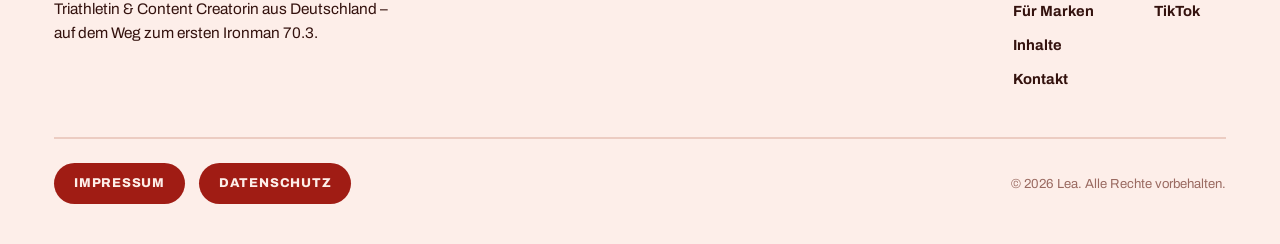
==== commit ec41ad86: "Ueber-mich-Foto ohne Schrift + neue Section 'Was ich auf meinem Account teile' - ueber-mich.jpg auf " ====
--- a/index.html
+++ b/index.html
@@ -197,20 +197,23 @@
     </div>
   </section>
 
-  <!-- ============ INHALTE / GALERIE ============ -->
+  <!-- ============ WAS ICH TEILE ============ -->
   <section id="inhalte">
     <div class="container">
       <div class="tag-row reveal">
         <span class="dash"></span>
-        <span class="pill" data-i18n="inhalte_pill">Etappe 03 · Laufen</span>
-        <span class="cap">Portfolio</span>
-      </div>
-      <h2 class="display reveal" style="max-width:16ch; margin-bottom:44px;" data-i18n="inhalte_h2">Beispiele meiner Inhalte</h2>
-      <div class="gallery">
-        <div class="item reveal"><img src="images/schwimmen.jpg" alt="Lea beim Schwimmtraining" /><span class="cap" data-i18n="cap_swim">Schwimmen</span></div>
-        <div class="item reveal"><img src="images/radfahren.jpg" alt="Lea beim Radfahren" /><span class="cap" data-i18n="cap_bike">Radfahren</span></div>
-        <div class="item reveal"><img src="images/laufen.jpg" alt="Lea beim Laufen" /><span class="cap" data-i18n="cap_run">Laufen</span></div>
-        <div class="item reveal"><img src="images/gym.jpg" alt="Lea im Gym" /><span class="cap" data-i18n="cap_gym">Gym</span></div>
+        <span class="pill">Instagram</span>
+        <span class="cap" data-i18n="shares_cap">Mein Content-Mix</span>
+      </div>
+      <h2 class="display reveal" style="max-width:18ch; margin-bottom:44px;" data-i18n="shares_h2">Was ich auf meinem Account teile:</h2>
+      <div class="shares-grid">
+        <div class="share reveal"><img src="images/schwimmen.jpg" alt="Schwimmen" /><span class="lbl">Swim</span></div>
+        <div class="share reveal"><img src="images/paris.jpg" alt="Laufen" /><span class="lbl">Run</span></div>
+        <div class="share reveal"><img src="images/radfahren.jpg" alt="Radfahren" /><span class="lbl">Cycle</span></div>
+        <div class="share reveal"><img src="images/fashion.jpg" alt="Fashion" /><span class="lbl">Fashion</span></div>
+        <div class="share reveal"><img src="images/food.jpg" alt="Food" /><span class="lbl">Food</span></div>
+        <div class="share reveal"><img src="images/wandern.jpg" alt="Wandern" /><span class="lbl">Hiking</span></div>
+        <div class="share reveal"><img src="images/gym.jpg" alt="Gym" /><span class="lbl">Gym</span></div>
       </div>
     </div>
   </section>
@@ -392,9 +395,8 @@
       pillar2_p: "Sport is allowed to look good. I capture movement, light and moments in high-quality images – content that stands out in the feed and sticks.",
       pillar3_h3: "Community<br />insights",
       pillar3_p: "My community is always there. I share motivation, honest thoughts and the behind-the-scenes moments – close and authentic instead of perfectly staged.",
-      inhalte_pill: "Leg 03 · Run",
-      inhalte_h2: "Examples of my content",
-      cap_swim: "Swim", cap_bike: "Cycling", cap_run: "Running", cap_gym: "Gym",
+      shares_cap: "My content mix",
+      shares_h2: "What I share on my account:",
       leist_pill: "Finish line", leist_cap: "For companies &amp; brands",
       leist_h2: "Pick your distance",
       price_entry: "on request<small> · entry</small>",
--- a/styles.css
+++ b/styles.css
@@ -238,6 +238,13 @@
 .g4 { grid-column: span 4; }  .g4 .img-ph { aspect-ratio: 3/4; }
 .g5 { grid-column: span 4; }  .g5 .img-ph { aspect-ratio: 3/4; }
 
+/* -------------------- Was ich teile (Content-Mix) -------------------- */
+.shares-grid { display: grid; grid-template-columns: repeat(4, 1fr); gap: 24px; }
+.share { display: flex; flex-direction: column; }
+.share img { width: 100%; aspect-ratio: 4/5; object-fit: cover; border-radius: 18px; box-shadow: var(--shadow-sm); display: block; }
+.share .lbl { margin-top: 14px; font-weight: 900; font-size: 1.05rem; text-transform: uppercase; letter-spacing: .04em; display: flex; align-items: center; gap: 9px; }
+.share .lbl::before { content: ""; width: 10px; height: 10px; border-radius: 50%; background: var(--accent); flex: none; }
+
 /* -------------------- Pakete -------------------- */
 .services { background: var(--bg-2); }
 .packages { display: grid; grid-template-columns: repeat(3,1fr); gap: 24px; align-items: stretch; margin-top: 24px; }
@@ -342,6 +349,7 @@
   .stat:nth-child(-n+2) { border-bottom: 1px solid rgba(253,238,233,.25); }
   .packages { grid-template-columns: 1fr; max-width: 440px; margin-inline: auto; }
   .gallery > div { grid-column: span 6 !important; }
+  .shares-grid { grid-template-columns: repeat(2, 1fr); }
   .pillar, .step { grid-template-columns: 60px 1fr; }
   .pillar p, .step p { grid-column: 1 / -1; }
   .aud-grid { grid-template-columns: 1fr; gap: 44px; }
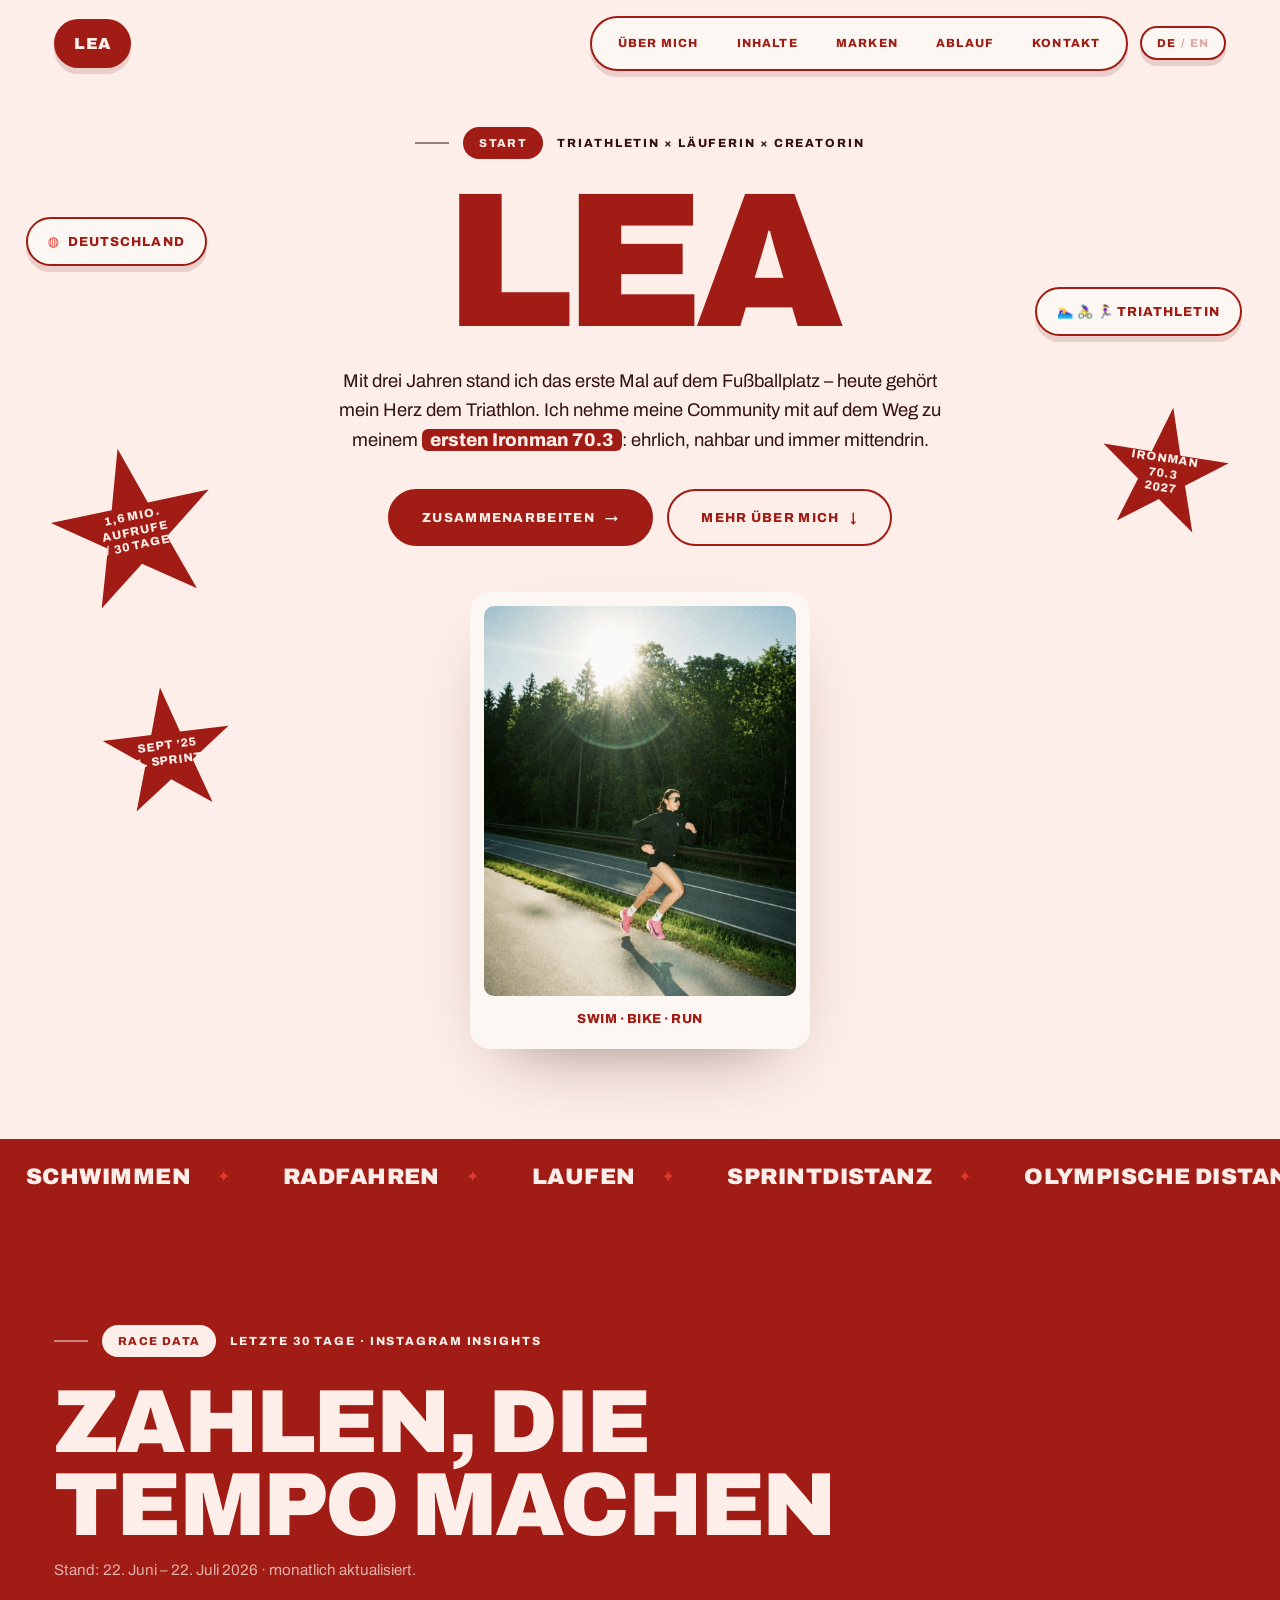
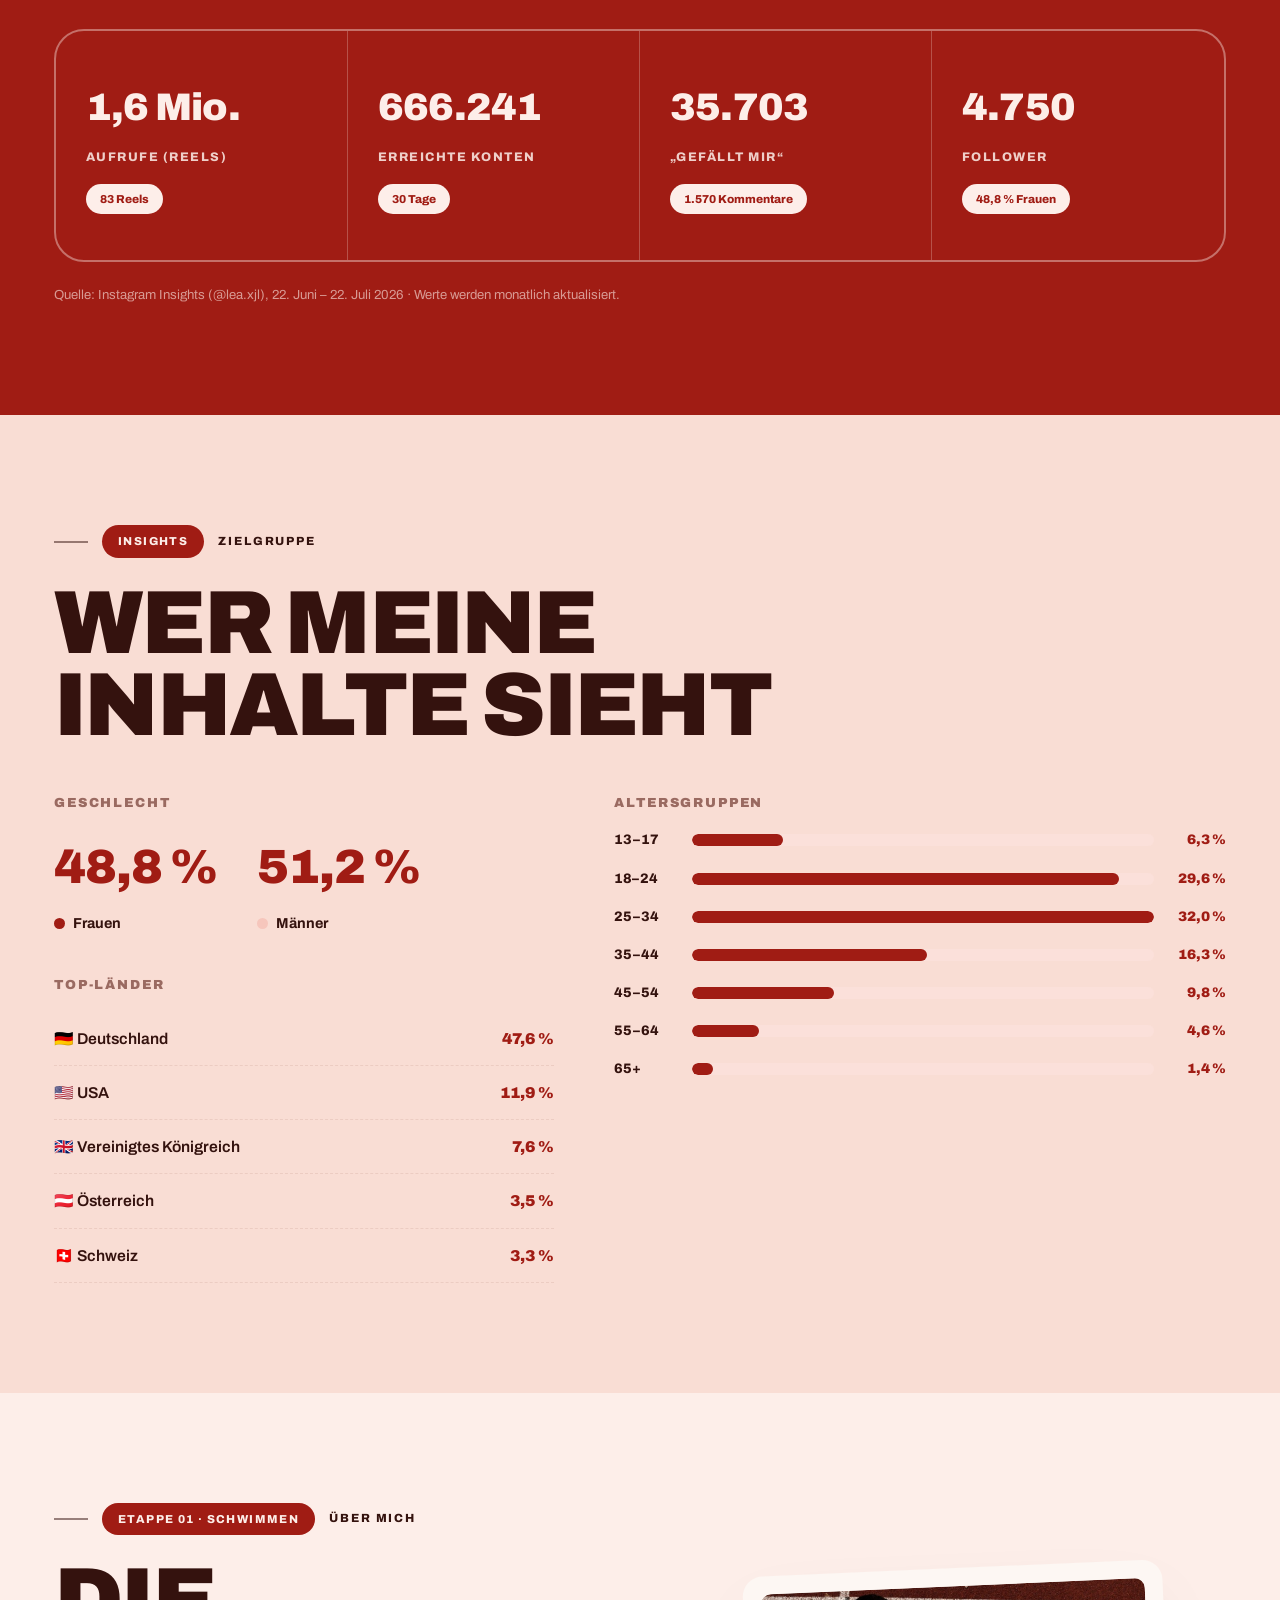
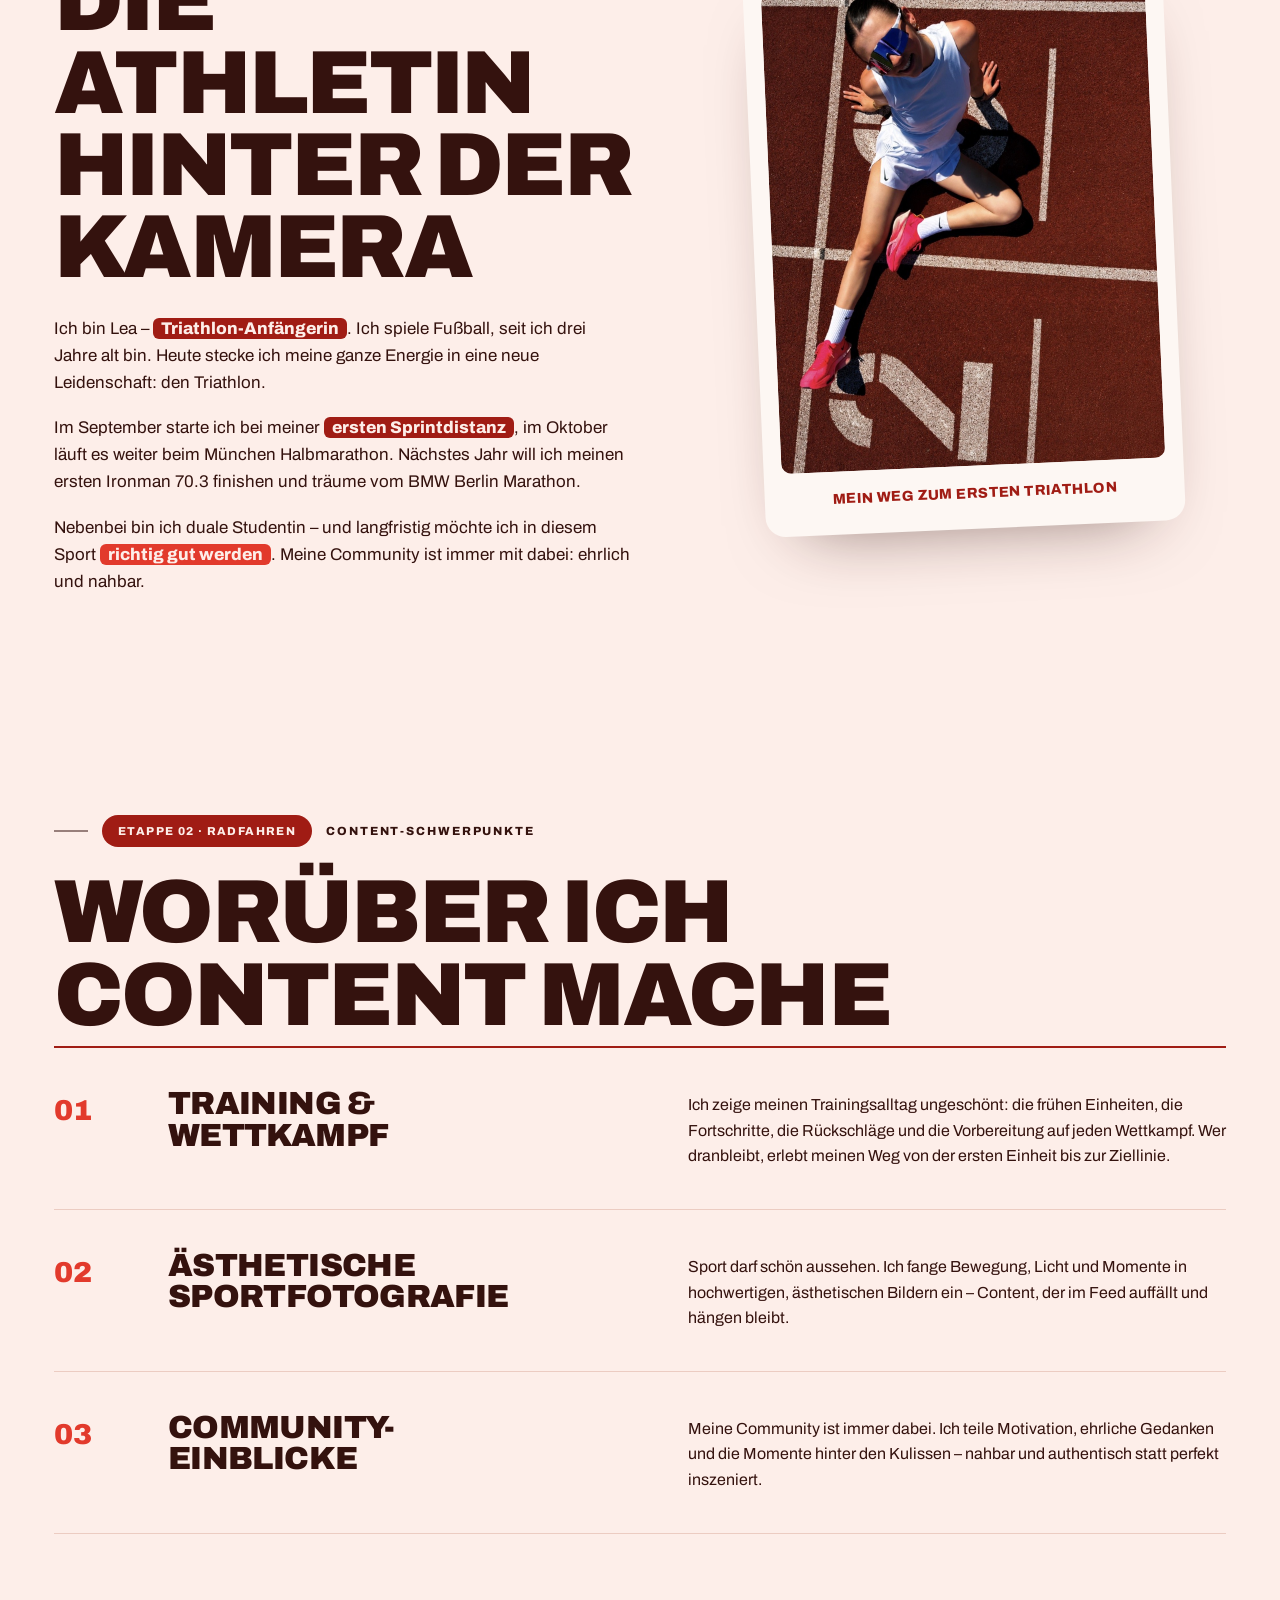
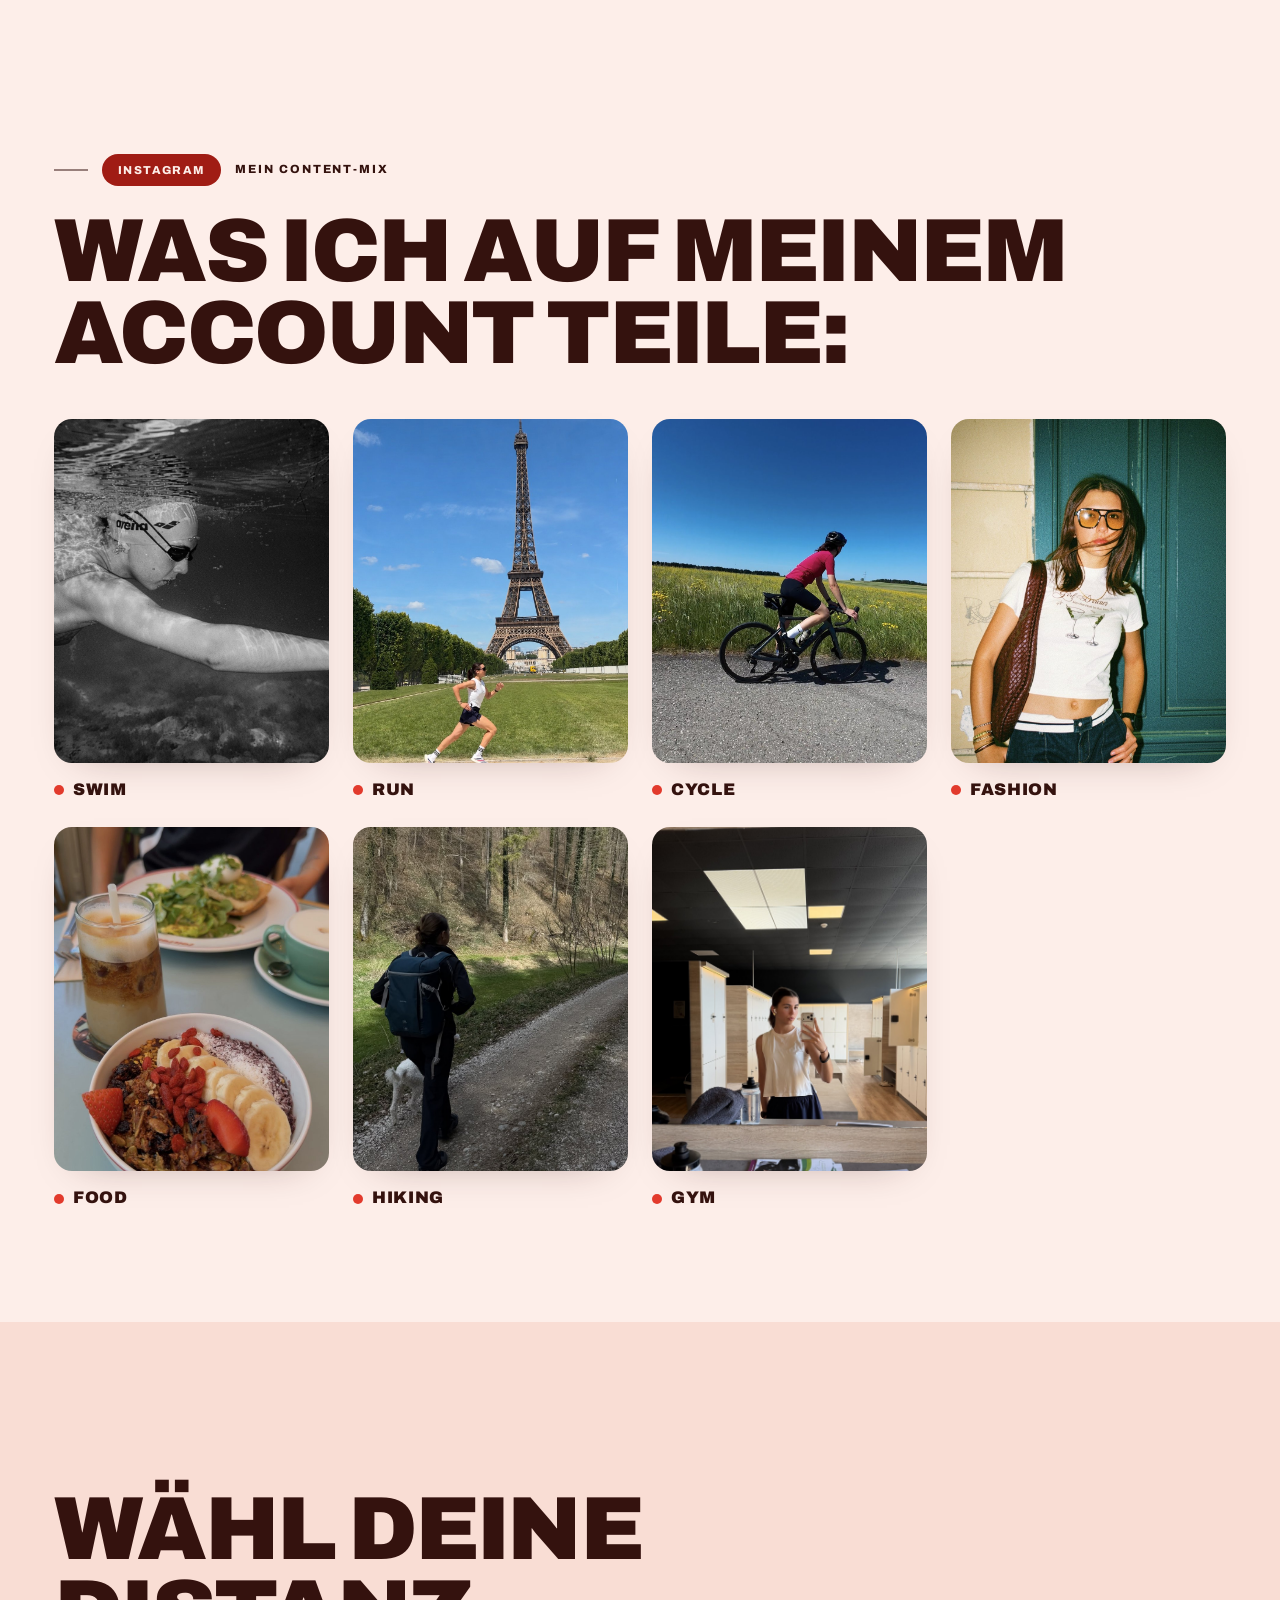
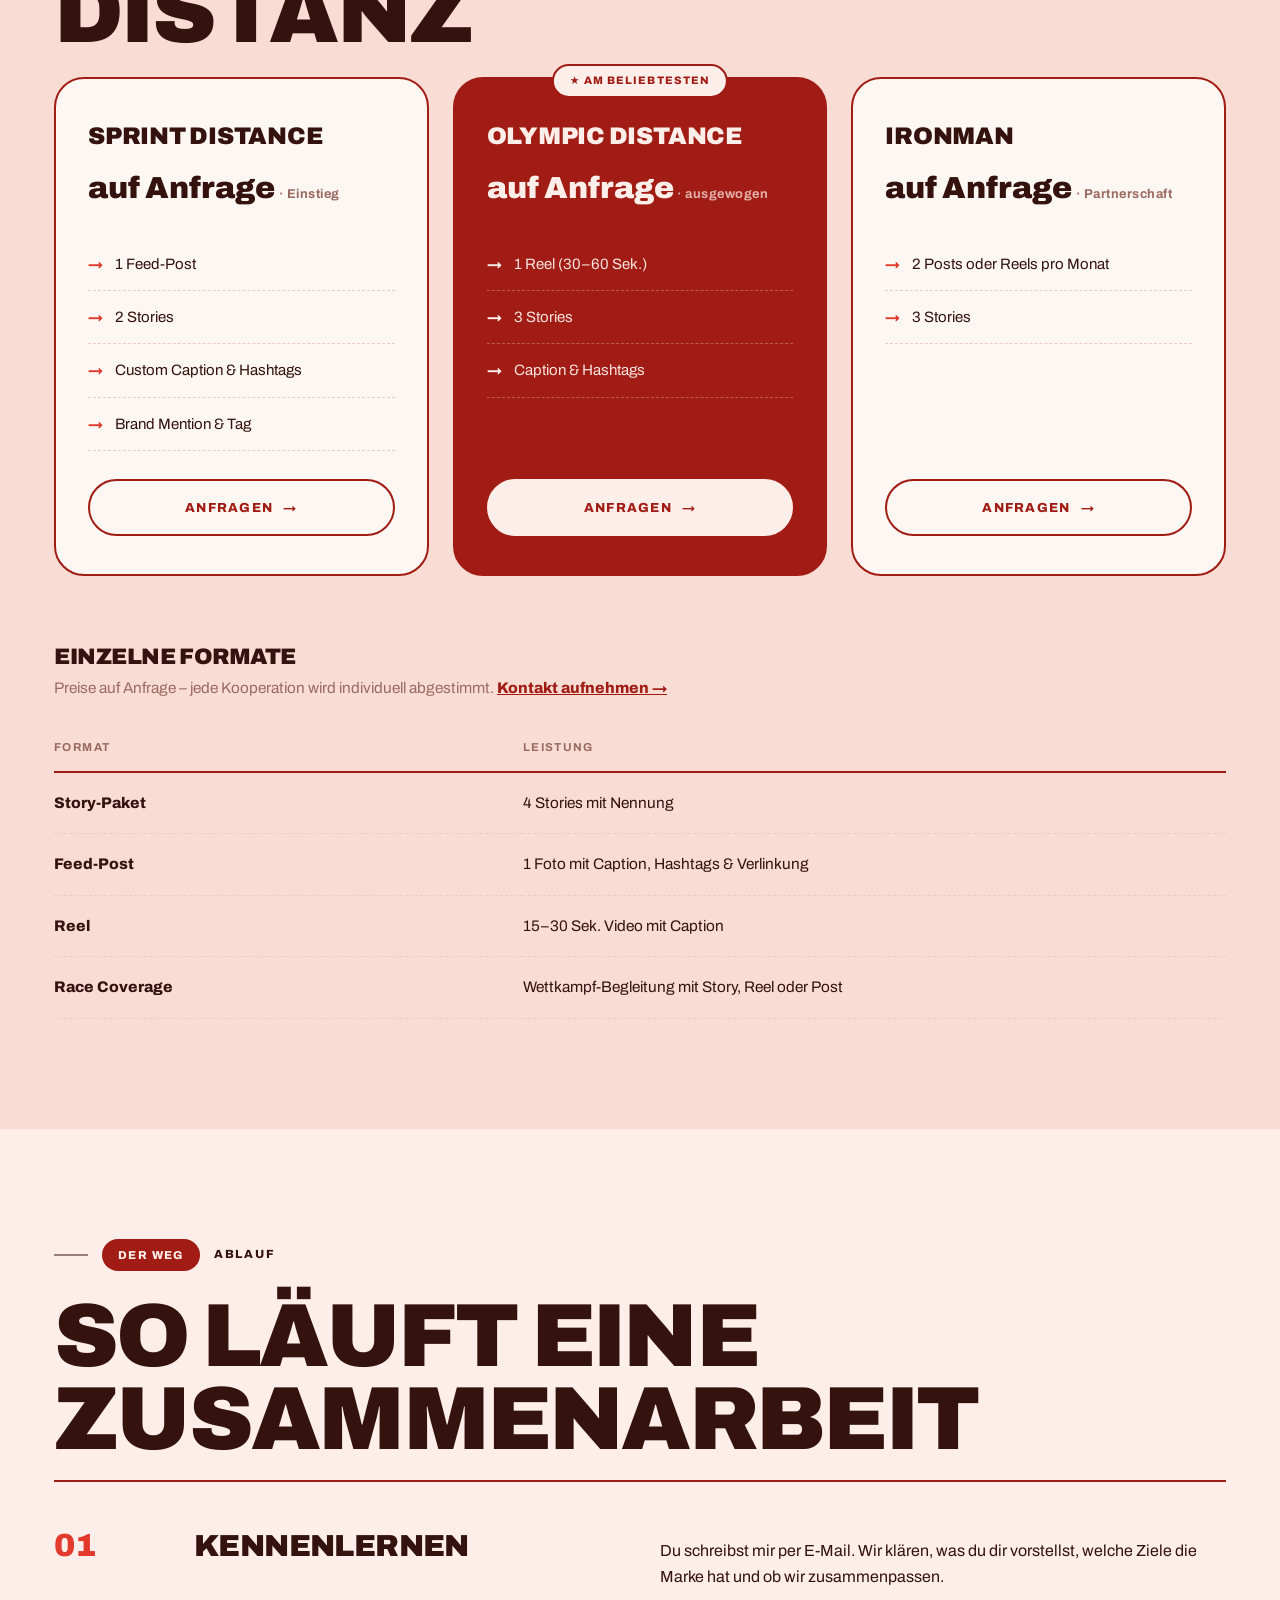
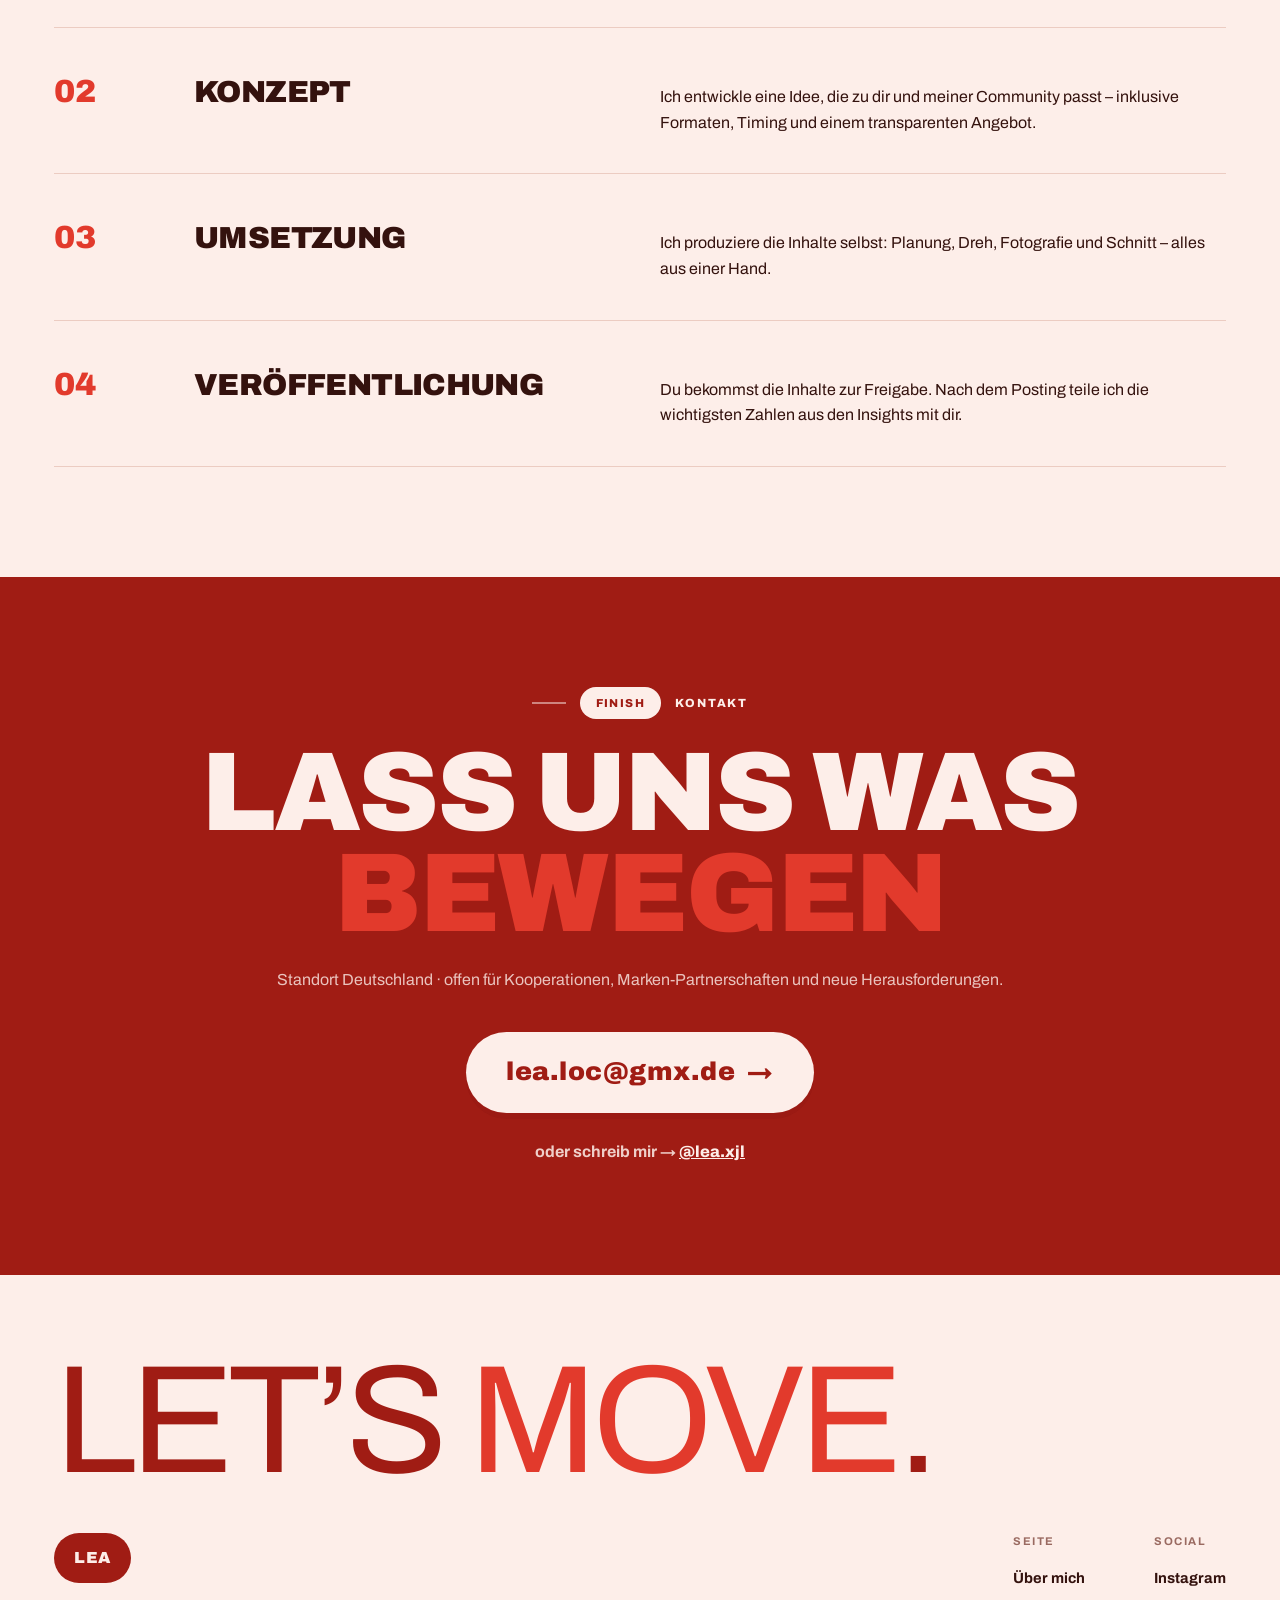
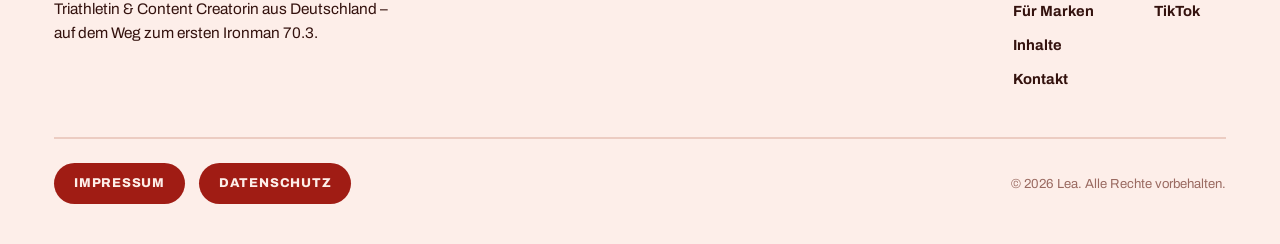
==== commit d39fa717: "Zwei weitere Stern-Badges im Hero (Ironman 70.3 2027, erste Sprintdistanz Sept 25)" ====
--- a/index.html
+++ b/index.html
@@ -38,6 +38,8 @@
     <span class="sticker st-loc"><span class="dot">◍</span> <span data-i18n="loc">Deutschland</span></span>
     <span class="sticker st-tri" data-i18n="hero_tri">🏊‍♀️ 🚴‍♀️ 🏃‍♀️ Triathletin</span>
     <span class="star-badge st-star"><span class="star-shape"></span><span class="star-text" data-i18n="hero_star">1,6 Mio.<br />Aufrufe<br />/ 30 Tage</span></span>
+    <span class="star-badge st-star2 sm"><span class="star-shape"></span><span class="star-text" data-i18n="hero_star2">Ironman<br />70.3<br />2027</span></span>
+    <span class="star-badge st-star3 sm"><span class="star-shape"></span><span class="star-text" data-i18n="hero_star3">Sept ’25<br />1. Sprint</span></span>
 
     <div class="container hero-inner">
       <div class="tag-row reveal">
@@ -365,6 +367,8 @@
       loc: "Germany",
       hero_tri: "🏊‍♀️ 🚴‍♀️ 🏃‍♀️ Triathlete",
       hero_star: "1.6M<br />views<br />/ 30 days",
+      hero_star2: "Ironman<br />70.3<br />2027",
+      hero_star3: "Sept ’25<br />1st sprint",
       hero_pill: "Start",
       hero_cap: "Triathlete × Runner × Creator",
       hero_lead: "At three years old I first stepped onto a football pitch – today my heart belongs to triathlon. I take my community along on the road to my <span class=\"hl\">first Ironman&nbsp;70.3</span>: honest, close and always right in the middle.",
--- a/styles.css
+++ b/styles.css
@@ -156,9 +156,12 @@
 .hl.alt { background: var(--accent); }
 .hero-actions { display: flex; gap: 14px; justify-content: center; flex-wrap: wrap; margin-bottom: 46px; }
 /* Positionen der Sticker */
-.st-loc  { top: 130px; left: 2%; }
-.st-tri  { top: 200px; right: 3%; }
-.st-star { top: 360px; left: 4%; transform: rotate(-12deg); }
+.st-loc   { top: 130px; left: 2%; }
+.st-tri   { top: 200px; right: 3%; }
+.st-star  { top: 360px; left: 4%; transform: rotate(-12deg); }
+.star-badge.sm { width: 132px; height: 132px; }
+.st-star2 { top: 320px; right: 4%; transform: rotate(9deg); }
+.st-star3 { top: 600px; left: 8%; transform: rotate(-7deg); }
 /* Hero-Foto (Polaroid, immer sichtbar) */
 .hero-photo {
   max-width: 340px; margin: 0 auto; background: var(--paper);
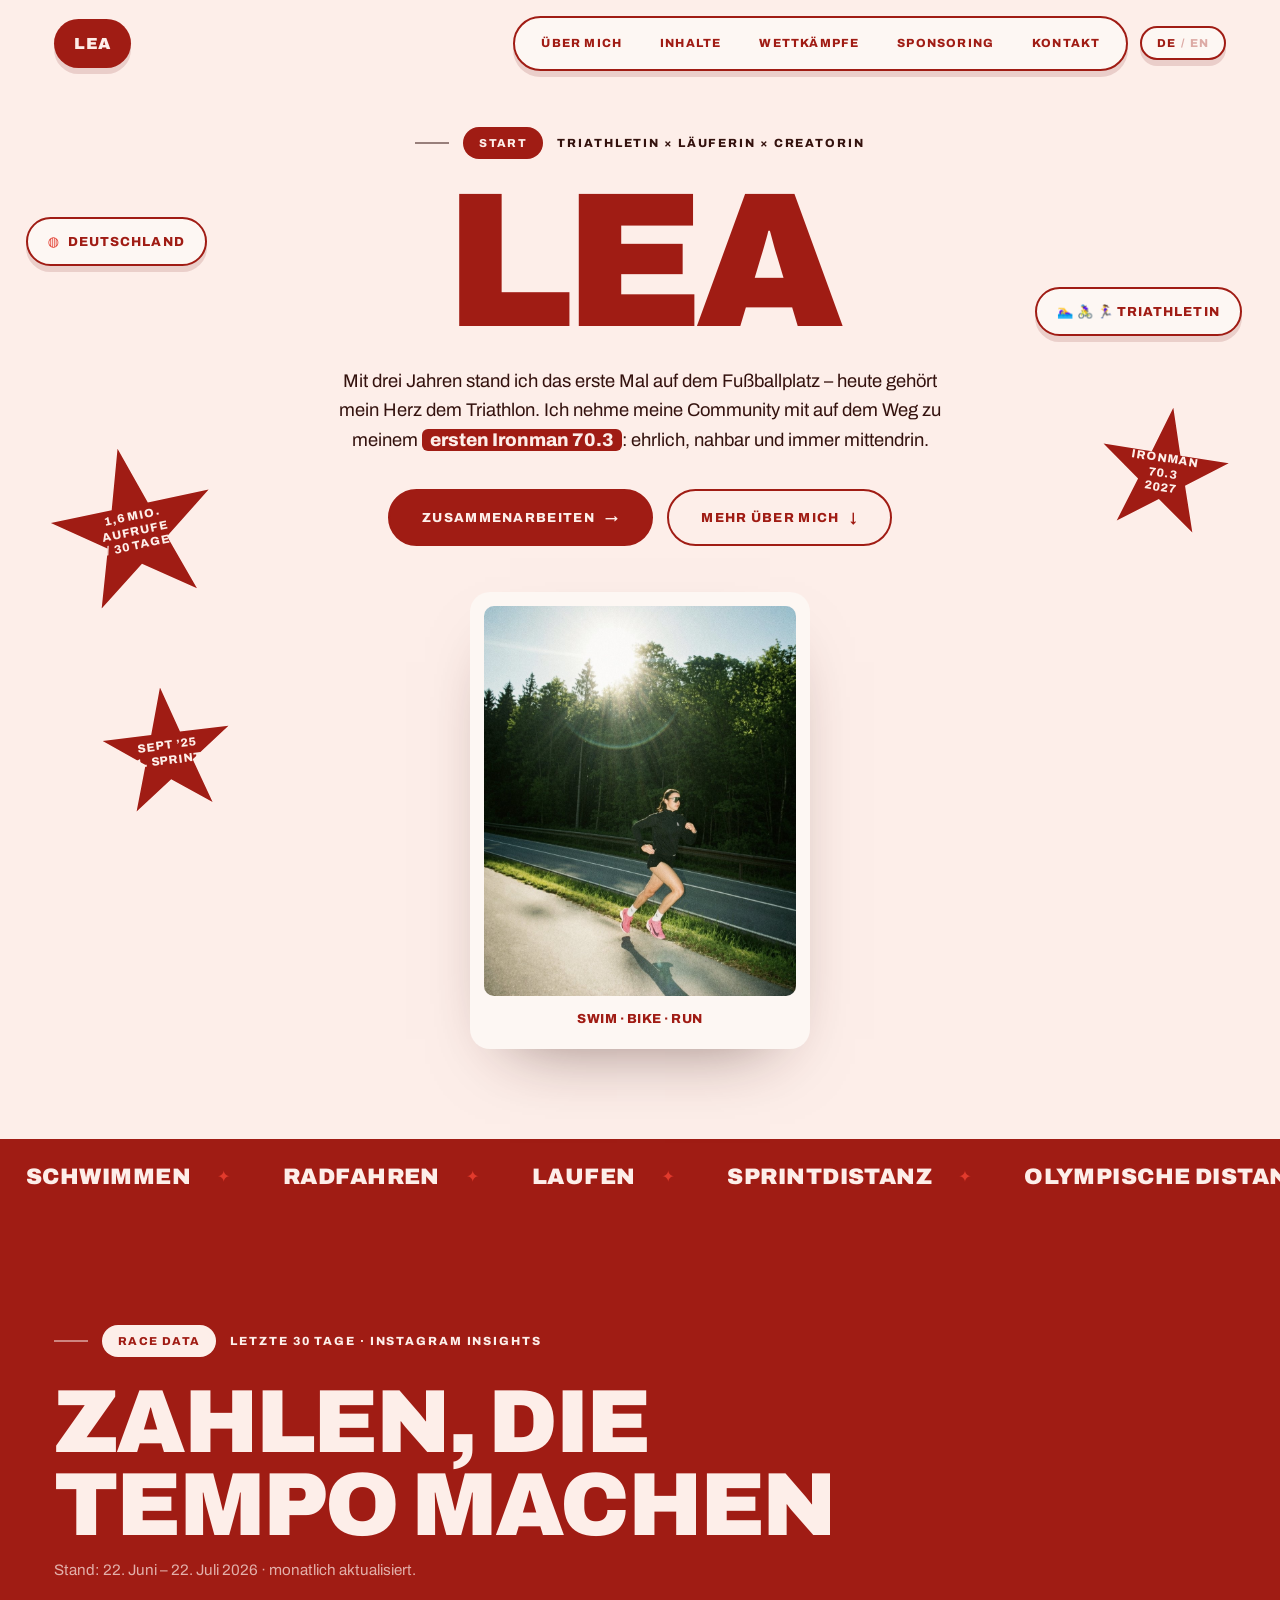
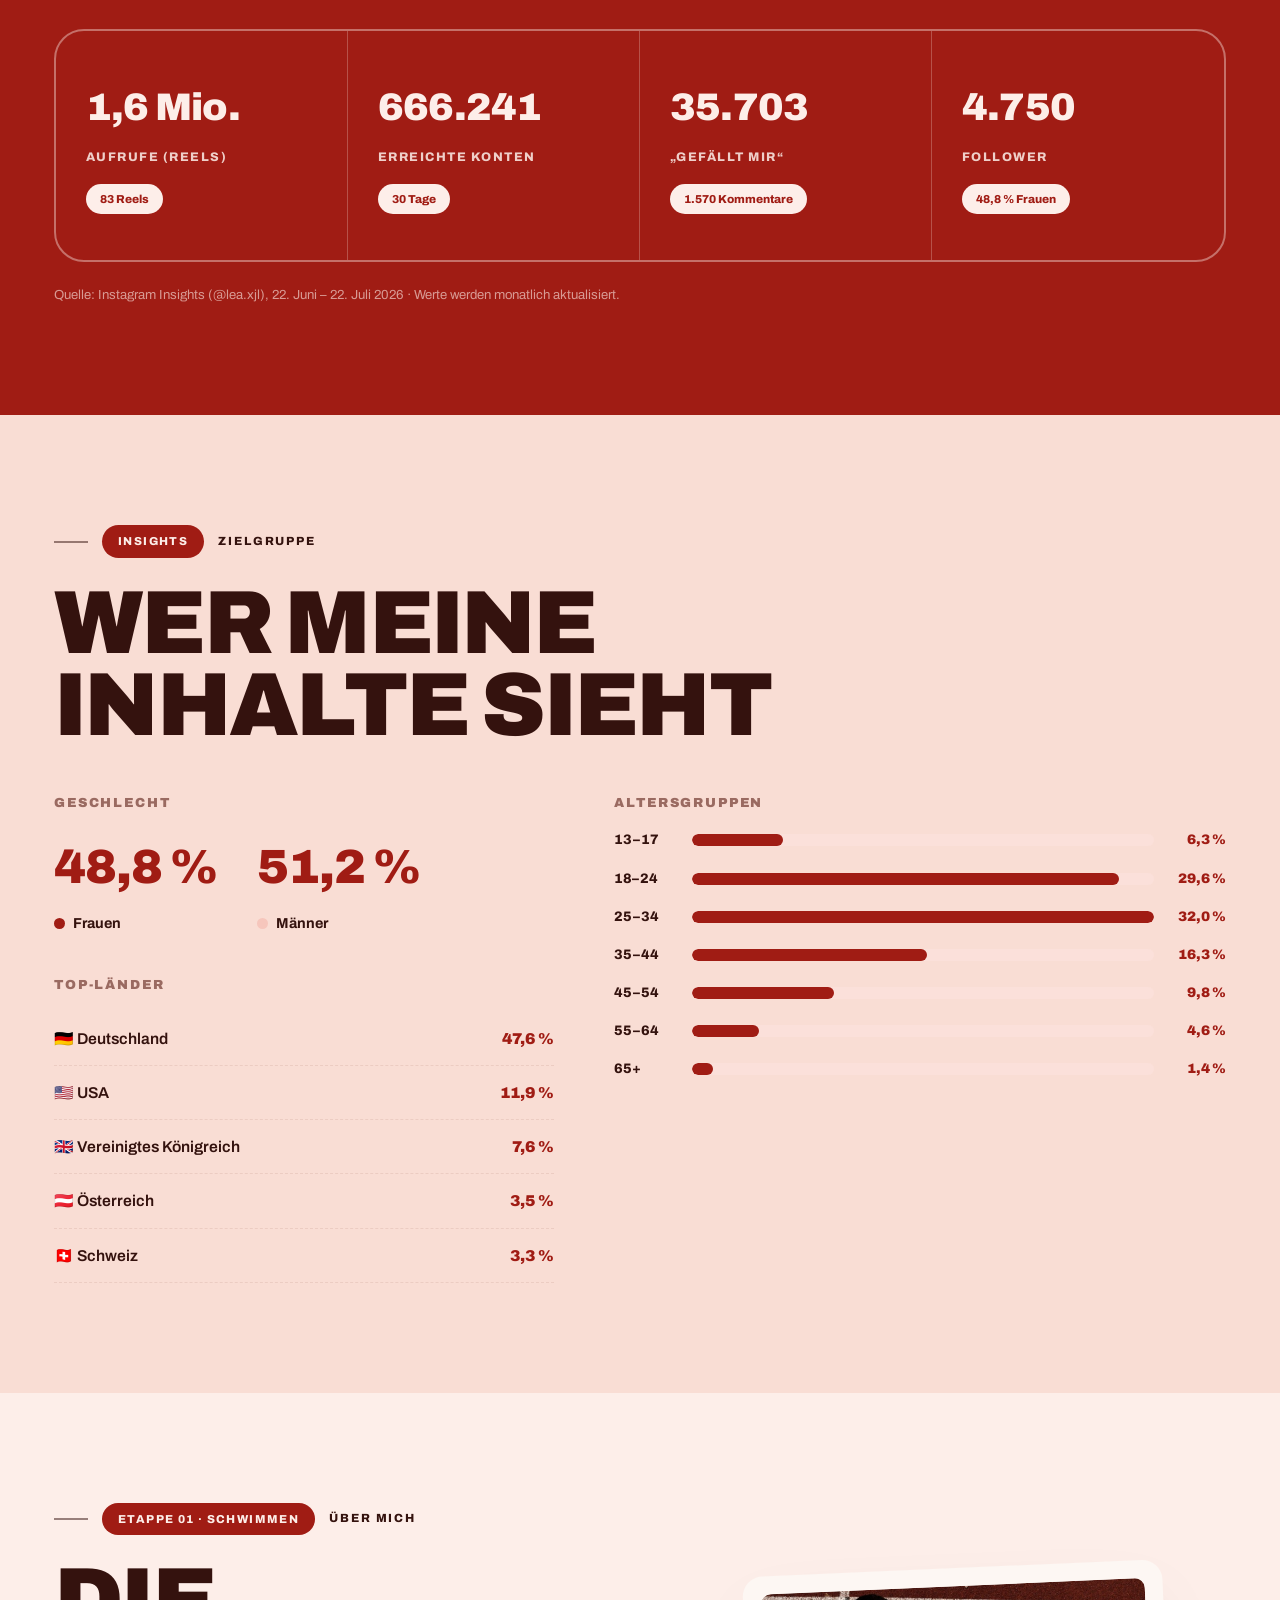
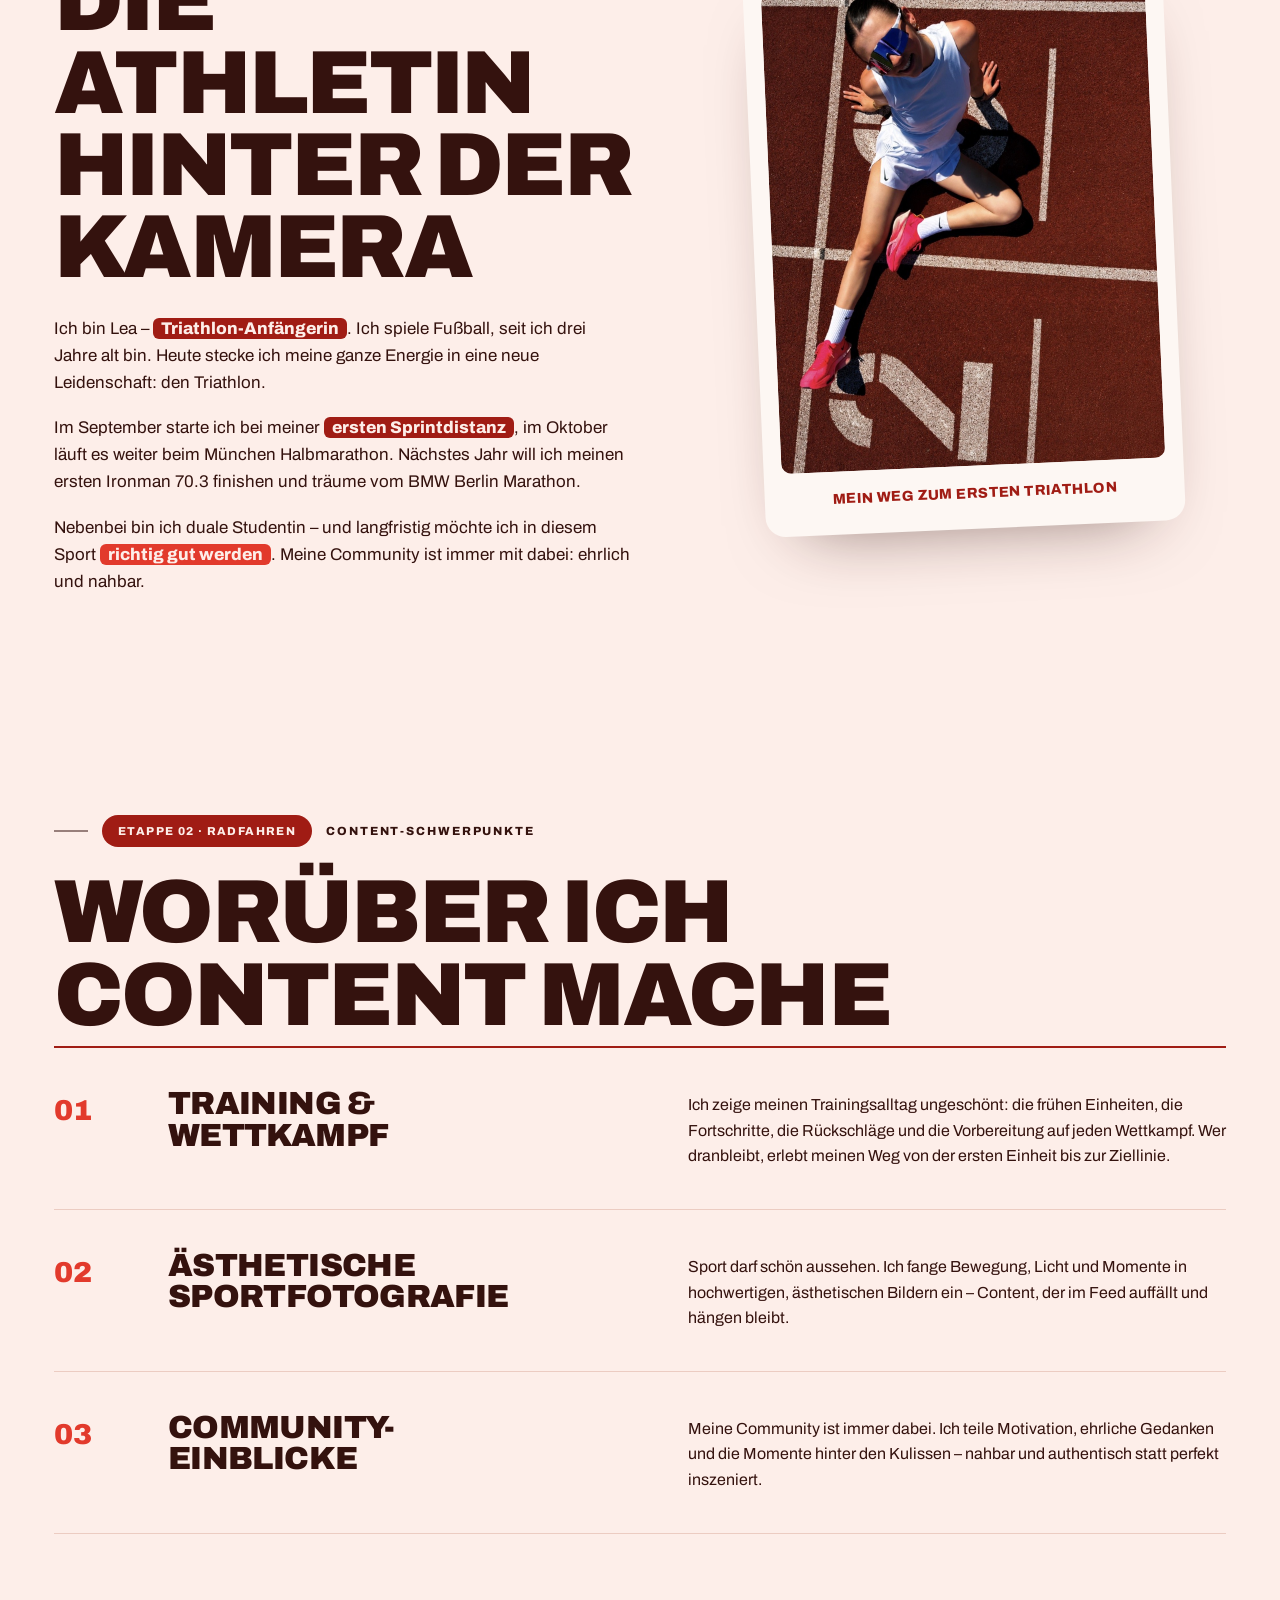
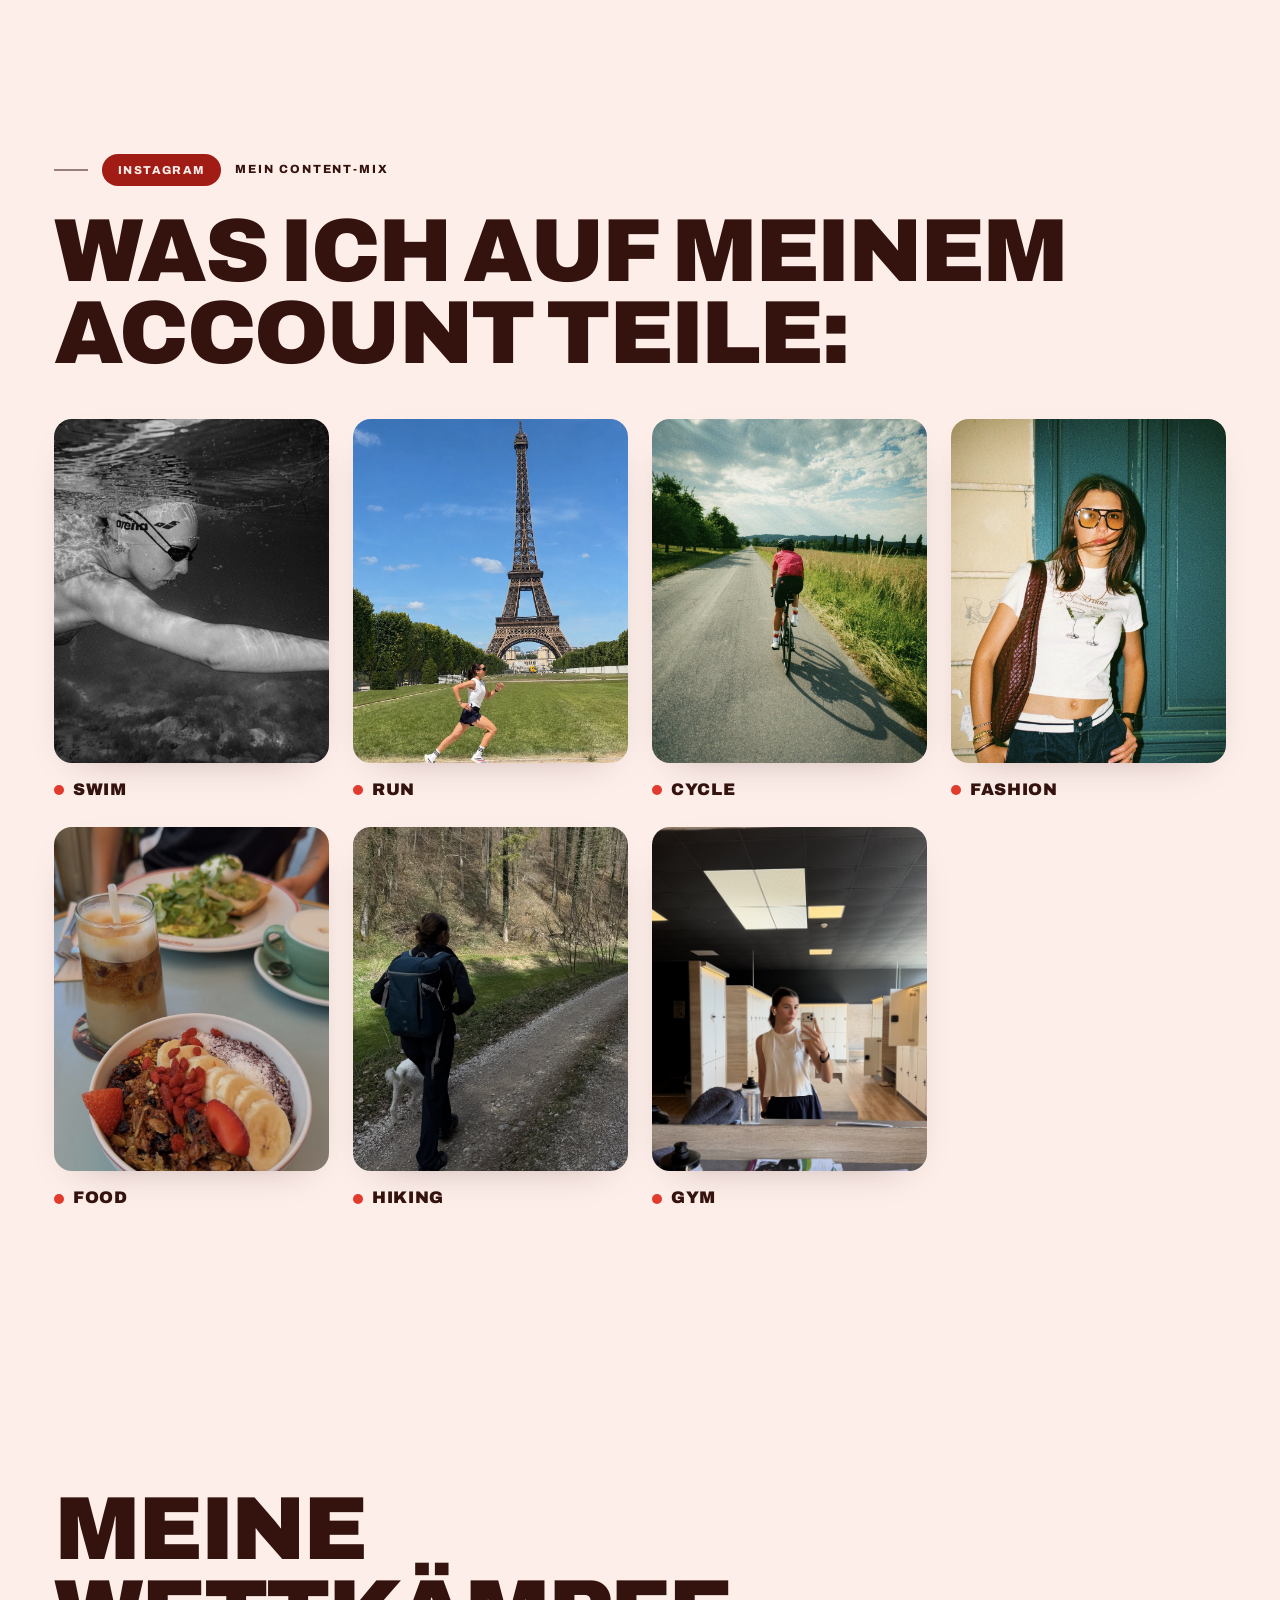
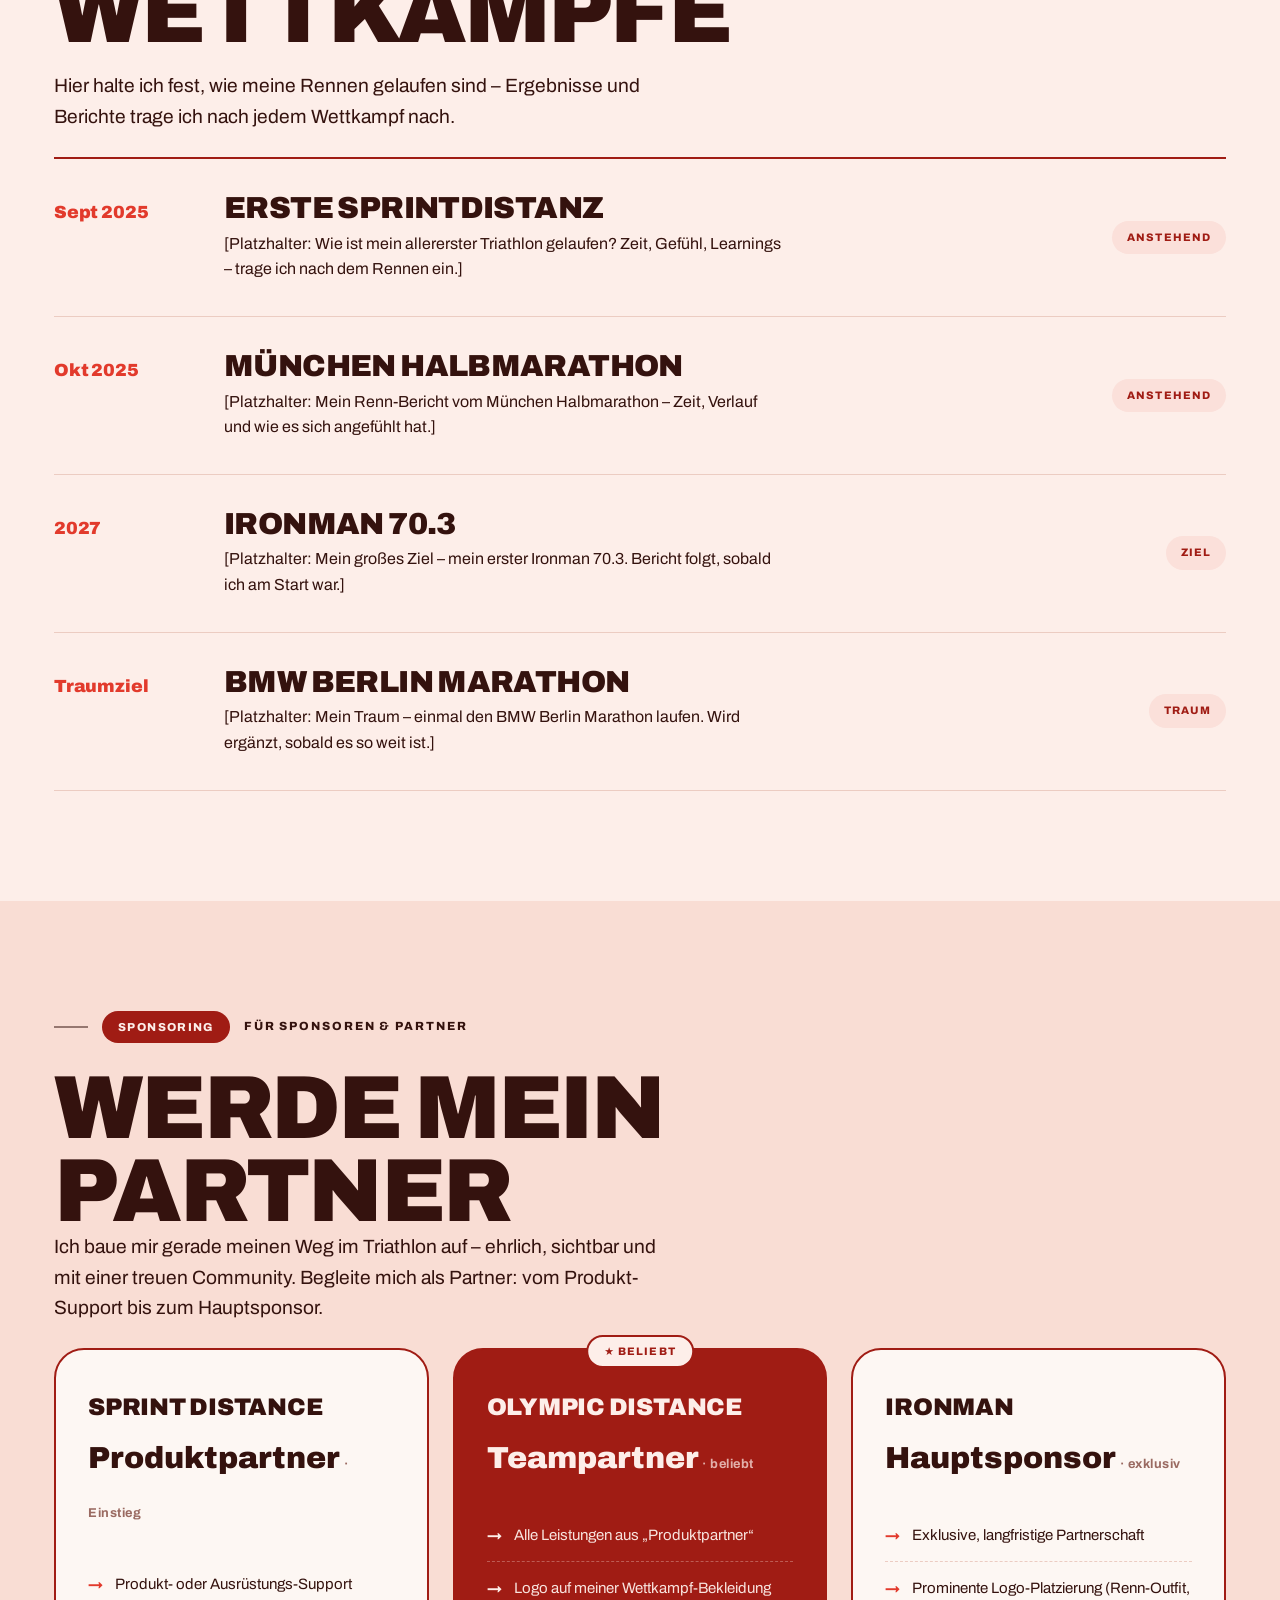
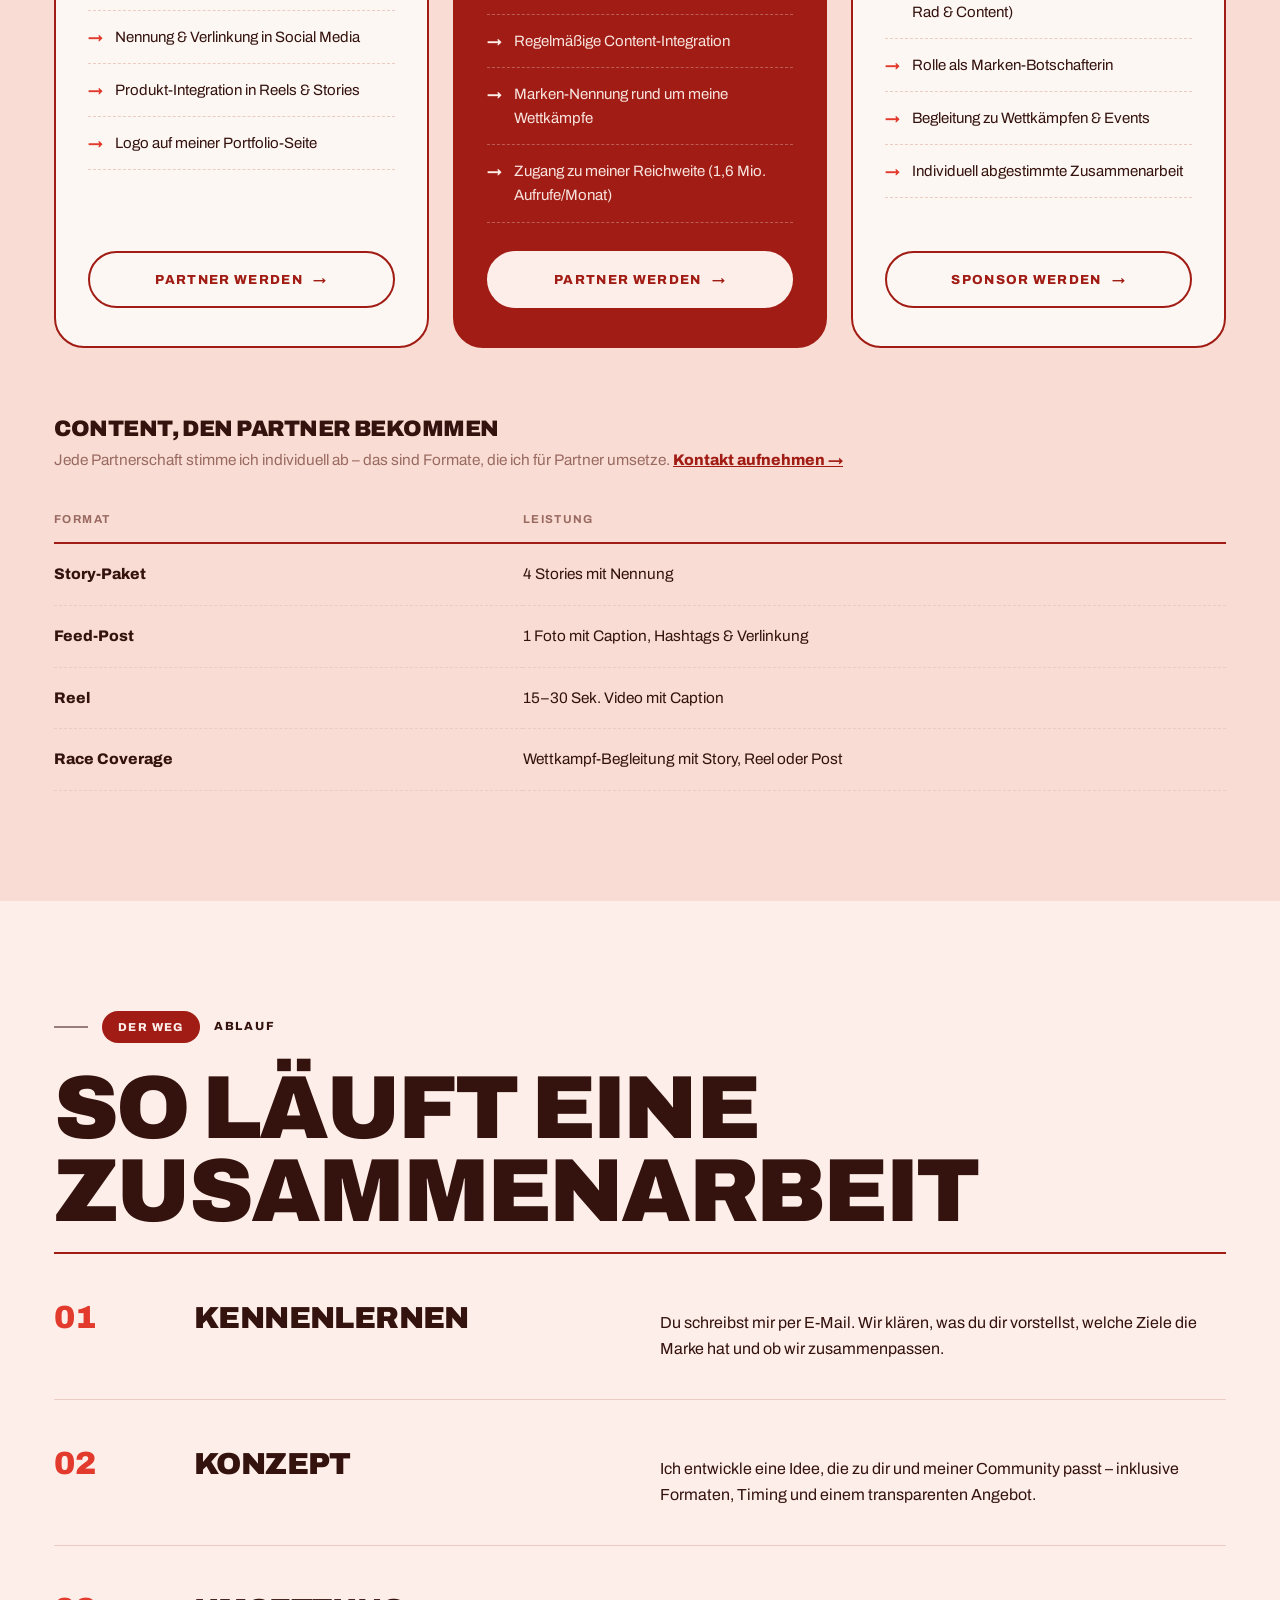
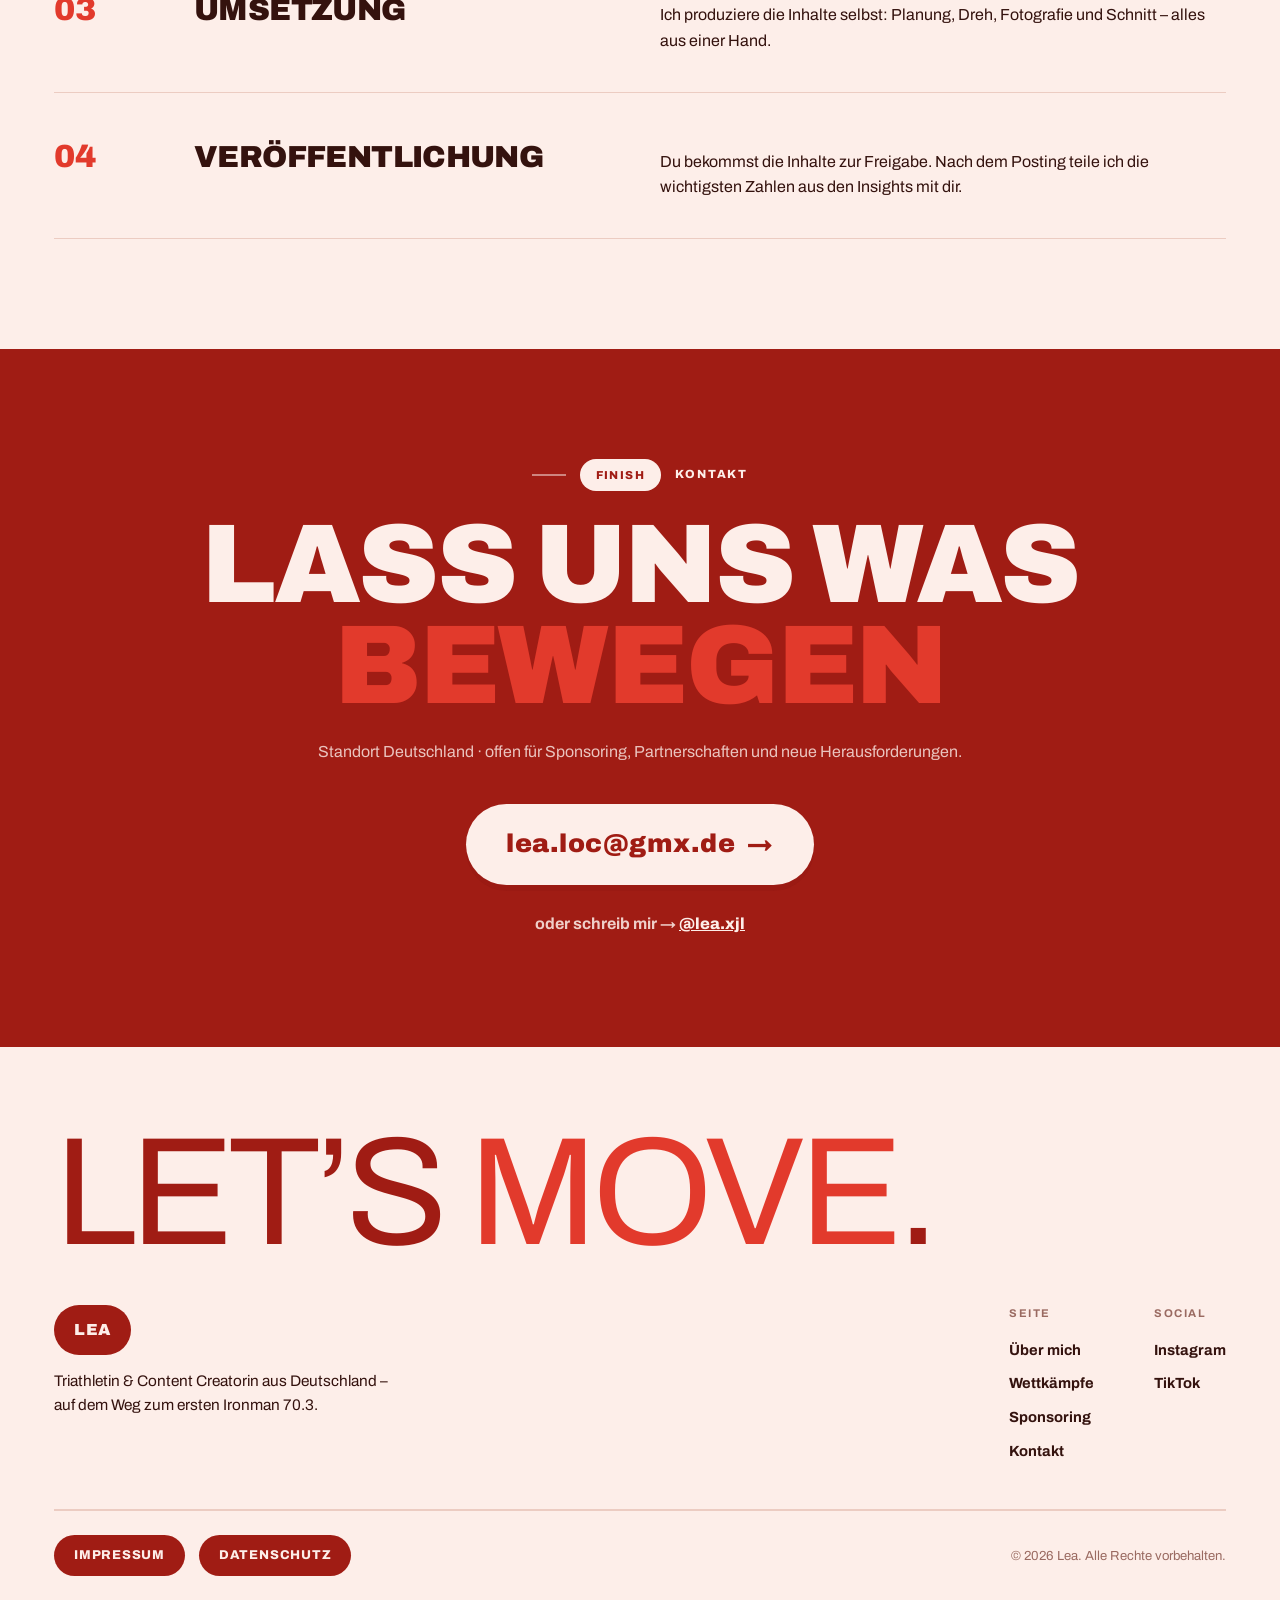
==== commit 1e3b7680: "Wettkaempfe-Section (Platzhalter fuer Renn-Berichte) + Pakete auf Sponsoring umgestellt - Neue Secti" ====
--- a/index.html
+++ b/index.html
@@ -21,8 +21,8 @@
         <nav class="nav-links" id="navLinks">
           <a href="#ueber-mich" data-i18n="nav_about">Über mich</a>
           <a href="#inhalte" data-i18n="nav_content">Inhalte</a>
-          <a href="#leistungen" data-i18n="nav_brands">Marken</a>
-          <a href="#ablauf" data-i18n="nav_process">Ablauf</a>
+          <a href="#wettkaempfe" data-i18n="nav_races">Wettkämpfe</a>
+          <a href="#leistungen" data-i18n="nav_brands">Sponsoring</a>
           <a href="#kontakt" data-i18n="nav_contact">Kontakt</a>
         </nav>
         <button class="lang-btn" id="langBtn" type="button" aria-label="Sprache wechseln / Switch language">
@@ -220,53 +220,106 @@
     </div>
   </section>
 
-  <!-- ============ LEISTUNGEN / PAKETE ============ -->
+  <!-- ============ WETTKÄMPFE ============ -->
+  <section id="wettkaempfe">
+    <div class="container">
+      <div class="tag-row reveal">
+        <span class="dash"></span>
+        <span class="pill">Race Report</span>
+        <span class="cap" data-i18n="races_cap">Wettkämpfe</span>
+      </div>
+      <h2 class="display reveal" style="max-width:16ch; margin-bottom:18px;" data-i18n="races_h2">Meine Wettkämpfe</h2>
+      <p class="lead reveal" style="max-width:600px;" data-i18n="races_intro">Hier halte ich fest, wie meine Rennen gelaufen sind – Ergebnisse und Berichte trage ich nach jedem Wettkampf nach.</p>
+      <div class="races">
+        <div class="race reveal">
+          <div class="race-date">Sept 2025</div>
+          <div class="race-main">
+            <h3>Erste Sprintdistanz</h3>
+            <p data-i18n="race1_p">[Platzhalter: Wie ist mein allererster Triathlon gelaufen? Zeit, Gefühl, Learnings – trage ich nach dem Rennen ein.]</p>
+          </div>
+          <span class="race-status" data-i18n="status_upcoming">Anstehend</span>
+        </div>
+        <div class="race reveal">
+          <div class="race-date">Okt 2025</div>
+          <div class="race-main">
+            <h3>München Halbmarathon</h3>
+            <p data-i18n="race2_p">[Platzhalter: Mein Renn-Bericht vom München Halbmarathon – Zeit, Verlauf und wie es sich angefühlt hat.]</p>
+          </div>
+          <span class="race-status" data-i18n="status_upcoming">Anstehend</span>
+        </div>
+        <div class="race reveal">
+          <div class="race-date">2027</div>
+          <div class="race-main">
+            <h3>Ironman 70.3</h3>
+            <p data-i18n="race3_p">[Platzhalter: Mein großes Ziel – mein erster Ironman 70.3. Bericht folgt, sobald ich am Start war.]</p>
+          </div>
+          <span class="race-status" data-i18n="status_goal">Ziel</span>
+        </div>
+        <div class="race reveal">
+          <div class="race-date">Traumziel</div>
+          <div class="race-main">
+            <h3>BMW Berlin Marathon</h3>
+            <p data-i18n="race4_p">[Platzhalter: Mein Traum – einmal den BMW Berlin Marathon laufen. Wird ergänzt, sobald es so weit ist.]</p>
+          </div>
+          <span class="race-status" data-i18n="status_dream">Traum</span>
+        </div>
+      </div>
+    </div>
+  </section>
+
+  <!-- ============ SPONSORING / PAKETE ============ -->
   <section id="leistungen" class="services">
     <div class="container">
       <div class="tag-row reveal">
         <span class="dash"></span>
-        <span class="pill" data-i18n="leist_pill">Ziellinie</span>
-        <span class="cap" data-i18n="leist_cap">Für Unternehmen &amp; Marken</span>
-      </div>
-      <h2 class="display reveal" style="max-width:14ch;" data-i18n="leist_h2">Wähl deine Distanz</h2>
+        <span class="pill" data-i18n="leist_pill">Sponsoring</span>
+        <span class="cap" data-i18n="leist_cap">Für Sponsoren &amp; Partner</span>
+      </div>
+      <h2 class="display reveal" style="max-width:14ch;" data-i18n="leist_h2">Werde mein Partner</h2>
+      <p class="lead reveal" style="max-width:620px; margin-bottom:6px;" data-i18n="leist_intro">Ich baue mir gerade meinen Weg im Triathlon auf – ehrlich, sichtbar und mit einer treuen Community. Begleite mich als Partner: vom Produkt-Support bis zum Hauptsponsor.</p>
       <div class="packages">
         <div class="package reveal">
           <div class="tier">Sprint Distance</div>
-          <div class="price" data-i18n="price_entry">auf Anfrage<small> · Einstieg</small></div>
+          <div class="price" data-i18n="price_entry">Produktpartner<small> · Einstieg</small></div>
           <ul data-i18n="sprint_list">
-            <li>1 Feed-Post</li>
-            <li>2 Stories</li>
-            <li>Custom Caption &amp; Hashtags</li>
-            <li>Brand Mention &amp; Tag</li>
+            <li>Produkt- oder Ausrüstungs-Support</li>
+            <li>Nennung &amp; Verlinkung in Social Media</li>
+            <li>Produkt-Integration in Reels &amp; Stories</li>
+            <li>Logo auf meiner Portfolio-Seite</li>
           </ul>
-          <a href="#kontakt" class="btn btn-outline" data-i18n="btn_request">Anfragen <span class="arrow">→</span></a>
+          <a href="#kontakt" class="btn btn-outline" data-i18n="btn_request">Partner werden <span class="arrow">→</span></a>
         </div>
         <div class="package featured reveal">
-          <span class="badge-top" data-i18n="badge_popular">★ Am beliebtesten</span>
+          <span class="badge-top" data-i18n="badge_popular">★ Beliebt</span>
           <div class="tier">Olympic Distance</div>
-          <div class="price" data-i18n="price_balanced">auf Anfrage<small> · ausgewogen</small></div>
+          <div class="price" data-i18n="price_balanced">Teampartner<small> · beliebt</small></div>
           <ul data-i18n="olympic_list">
-            <li>1 Reel (30–60 Sek.)</li>
-            <li>3 Stories</li>
-            <li>Caption &amp; Hashtags</li>
+            <li>Alle Leistungen aus „Produktpartner“</li>
+            <li>Logo auf meiner Wettkampf-Bekleidung</li>
+            <li>Regelmäßige Content-Integration</li>
+            <li>Marken-Nennung rund um meine Wettkämpfe</li>
+            <li>Zugang zu meiner Reichweite (1,6 Mio. Aufrufe/Monat)</li>
           </ul>
-          <a href="#kontakt" class="btn" data-i18n="btn_request2">Anfragen <span class="arrow">→</span></a>
+          <a href="#kontakt" class="btn" data-i18n="btn_request2">Partner werden <span class="arrow">→</span></a>
         </div>
         <div class="package reveal">
           <div class="tier">Ironman</div>
-          <div class="price" data-i18n="price_partner">auf Anfrage<small> · Partnerschaft</small></div>
+          <div class="price" data-i18n="price_partner">Hauptsponsor<small> · exklusiv</small></div>
           <ul data-i18n="ironman_list">
-            <li>2 Posts oder Reels pro Monat</li>
-            <li>3 Stories</li>
+            <li>Exklusive, langfristige Partnerschaft</li>
+            <li>Prominente Logo-Platzierung (Renn-Outfit, Rad &amp; Content)</li>
+            <li>Rolle als Marken-Botschafterin</li>
+            <li>Begleitung zu Wettkämpfen &amp; Events</li>
+            <li>Individuell abgestimmte Zusammenarbeit</li>
           </ul>
-          <a href="#kontakt" class="btn btn-outline" data-i18n="btn_request3">Anfragen <span class="arrow">→</span></a>
-        </div>
-      </div>
-
-      <!-- Einzel-Formate -->
+          <a href="#kontakt" class="btn btn-outline" data-i18n="btn_request3">Sponsor werden <span class="arrow">→</span></a>
+        </div>
+      </div>
+
+      <!-- Content-Leistungen -->
       <div class="formats reveal">
-        <h3 data-i18n="formats_h3">Einzelne Formate</h3>
-        <p class="intro" data-i18n="formats_intro">Preise auf Anfrage – jede Kooperation wird individuell abgestimmt. <a href="#kontakt">Kontakt aufnehmen →</a></p>
+        <h3 data-i18n="formats_h3">Content, den Partner bekommen</h3>
+        <p class="intro" data-i18n="formats_intro">Jede Partnerschaft stimme ich individuell ab – das sind Formate, die ich für Partner umsetze. <a href="#kontakt">Kontakt aufnehmen →</a></p>
         <table class="ftable">
           <thead><tr><th data-i18n="th_format">Format</th><th data-i18n="th_deliverable">Leistung</th></tr></thead>
           <tbody data-i18n="formats_rows">
@@ -307,7 +360,7 @@
         <span class="cap" data-i18n="kontakt_cap">Kontakt</span>
       </div>
       <h2 class="contact-big reveal" data-i18n="kontakt_big">Lass uns was<br /><span class="accent">bewegen</span></h2>
-      <p class="sub reveal" data-i18n="kontakt_sub">Standort Deutschland · offen für Kooperationen, Marken-Partnerschaften und neue Herausforderungen.</p>
+      <p class="sub reveal" data-i18n="kontakt_sub">Standort Deutschland · offen für Sponsoring, Partnerschaften und neue Herausforderungen.</p>
       <a href="mailto:lea.loc@gmx.de" class="contact-email reveal">lea.loc@gmx.de <span class="arrow">→</span></a>
       <p class="contact-dm reveal" data-i18n="kontakt_dm">oder schreib mir → <a href="https://instagram.com/lea.xjl" target="_blank" rel="noopener">@lea.xjl</a></p>
     </div>
@@ -326,8 +379,8 @@
           <div>
             <h4 data-i18n="footer_menu">Seite</h4>
             <a href="#ueber-mich" data-i18n="nav_about">Über mich</a>
-            <a href="#leistungen" data-i18n="nav_brands">Für Marken</a>
-            <a href="#inhalte" data-i18n="nav_content">Inhalte</a>
+            <a href="#wettkaempfe" data-i18n="nav_races">Wettkämpfe</a>
+            <a href="#leistungen" data-i18n="nav_brands">Sponsoring</a>
             <a href="#kontakt" data-i18n="nav_contact">Kontakt</a>
           </div>
           <div>
@@ -363,7 +416,16 @@
 
     // ---------- Sprachumschalter DE / EN (rein clientseitig, kein Tracking) ----------
     const EN = {
-      nav_about: "About", nav_content: "Content", nav_brands: "Brands", nav_process: "Process", nav_contact: "Contact",
+      nav_about: "About", nav_content: "Content", nav_brands: "Sponsoring", nav_races: "Races", nav_process: "Process", nav_contact: "Contact",
+      races_cap: "Races",
+      races_h2: "My races",
+      races_intro: "Here I record how my races went – I'll add results and reports after each event.",
+      race1_p: "[Placeholder: How did my very first triathlon go? Time, feeling, learnings – I'll add it after the race.]",
+      race2_p: "[Placeholder: My race report from the Munich Half Marathon – time, how it unfolded and how it felt.]",
+      race3_p: "[Placeholder: My big goal – my first Ironman 70.3. Report to follow once I've been on the start line.]",
+      race4_p: "[Placeholder: My dream – to run the BMW Berlin Marathon one day. To be added when the time comes.]",
+      status_upcoming: "Upcoming", status_goal: "Goal", status_dream: "Dream",
+      leist_intro: "I'm building my path in triathlon – honest, visible and with a loyal community. Join me as a partner: from product support to title sponsor.",
       loc: "Germany",
       hero_tri: "🏊‍♀️ 🚴‍♀️ 🏃‍♀️ Triathlete",
       hero_star: "1.6M<br />views<br />/ 30 days",
@@ -401,20 +463,20 @@
       pillar3_p: "My community is always there. I share motivation, honest thoughts and the behind-the-scenes moments – close and authentic instead of perfectly staged.",
       shares_cap: "My content mix",
       shares_h2: "What I share on my account:",
-      leist_pill: "Finish line", leist_cap: "For companies &amp; brands",
-      leist_h2: "Pick your distance",
-      price_entry: "on request<small> · entry</small>",
-      price_balanced: "on request<small> · balanced</small>",
-      price_partner: "on request<small> · partnership</small>",
-      badge_popular: "★ Most popular",
-      sprint_list: "<li>1 feed post</li><li>2 stories</li><li>Custom caption &amp; hashtags</li><li>Brand mention &amp; tag</li>",
-      olympic_list: "<li>1 reel (30–60 sec.)</li><li>3 stories</li><li>Caption &amp; hashtags</li>",
-      ironman_list: "<li>2 posts or reels per month</li><li>3 stories</li>",
-      btn_request: "Request <span class=\"arrow\">→</span>",
-      btn_request2: "Request <span class=\"arrow\">→</span>",
-      btn_request3: "Request <span class=\"arrow\">→</span>",
-      formats_h3: "Individual formats",
-      formats_intro: "Prices on request – every collaboration is scoped individually. <a href=\"#kontakt\">Get in touch →</a>",
+      leist_pill: "Sponsoring", leist_cap: "For sponsors &amp; partners",
+      leist_h2: "Become my partner",
+      price_entry: "Product partner<small> · entry</small>",
+      price_balanced: "Team partner<small> · popular</small>",
+      price_partner: "Title sponsor<small> · exclusive</small>",
+      badge_popular: "★ Popular",
+      sprint_list: "<li>Product or equipment support</li><li>Mention &amp; tag on social media</li><li>Product integration in reels &amp; stories</li><li>Logo on my portfolio page</li>",
+      olympic_list: "<li>Everything in “Product partner”</li><li>Logo on my race kit</li><li>Regular content integration</li><li>Brand mentions around my races</li><li>Access to my reach (1.6M views/month)</li>",
+      ironman_list: "<li>Exclusive, long-term partnership</li><li>Prominent logo placement (race kit, bike &amp; content)</li><li>Role as brand ambassador</li><li>Presence at races &amp; events</li><li>Individually tailored collaboration</li>",
+      btn_request: "Become a partner <span class=\"arrow\">→</span>",
+      btn_request2: "Become a partner <span class=\"arrow\">→</span>",
+      btn_request3: "Become a sponsor <span class=\"arrow\">→</span>",
+      formats_h3: "Content partners receive",
+      formats_intro: "Every partnership is tailored individually – these are formats I create for partners. <a href=\"#kontakt\">Get in touch →</a>",
       th_format: "Format", th_deliverable: "Deliverable",
       formats_rows: "<tr><td>Story pack</td><td>4 stories with mention</td></tr><tr><td>Feed post</td><td>1 photo with caption, hashtags &amp; tag</td></tr><tr><td>Reel</td><td>15–30 sec. video with caption</td></tr><tr><td>Race coverage</td><td>Race-day coverage with story, reel or post</td></tr>",
       ablauf_pill: "The route", ablauf_cap: "Process",
@@ -425,7 +487,7 @@
       step4_h3: "Publishing", step4_p: "You get the content for approval. After posting I share the key figures from the insights with you.",
       kontakt_cap: "Contact",
       kontakt_big: "Let's make it<br /><span class=\"accent\">move</span>",
-      kontakt_sub: "Based in Germany · open to collaborations, brand partnerships and new challenges.",
+      kontakt_sub: "Based in Germany · open to sponsoring, partnerships and new challenges.",
       kontakt_dm: "or message me → <a href=\"https://instagram.com/lea.xjl\" target=\"_blank\" rel=\"noopener\">@lea.xjl</a>",
       footer_tag: "Triathlete &amp; content creator from Germany – on the road to her first Ironman 70.3.",
       footer_menu: "Menu",
--- a/styles.css
+++ b/styles.css
@@ -278,6 +278,16 @@
 .ftable td { padding: 18px 0; border-bottom: 1.5px dashed var(--line); font-size: .96rem; vertical-align: top; }
 .ftable td:first-child { font-weight: 800; width: 40%; }
 
+/* -------------------- Wettkämpfe -------------------- */
+.races { border-top: 2px solid var(--brand); margin-top: 24px; }
+.race { display: grid; grid-template-columns: 140px 1fr auto; gap: 30px; align-items: baseline; padding: 34px 0; border-bottom: 1px solid var(--line); transition: padding .25s, background .25s; }
+.race:hover { background: var(--bg-2); padding-inline: 20px; border-radius: 18px; }
+.race-date { font-weight: 900; font-size: 1.1rem; color: var(--accent); letter-spacing: -.01em; }
+.race-main h3 { font-size: clamp(1.3rem, 2.5vw, 1.9rem); text-transform: uppercase; }
+.race-main p { color: var(--text); margin-top: 8px; max-width: 62ch; }
+.race-status { align-self: center; font-size: .68rem; font-weight: 800; letter-spacing: .1em; text-transform: uppercase; padding: 8px 15px; border-radius: var(--r-pill); background: var(--red-100); color: var(--brand); white-space: nowrap; }
+.race-status.done { background: var(--brand); color: var(--bg); }
+
 /* -------------------- Ablauf -------------------- */
 .process { border-top: 2px solid var(--brand); margin-top: 10px; }
 .step { display: grid; grid-template-columns: 110px 1fr 1.3fr; gap: 30px; align-items: baseline; padding: 38px 0; border-bottom: 1px solid var(--line); transition: padding .25s, background .25s; }
@@ -355,6 +365,8 @@
   .shares-grid { grid-template-columns: repeat(2, 1fr); }
   .pillar, .step { grid-template-columns: 60px 1fr; }
   .pillar p, .step p { grid-column: 1 / -1; }
+  .race { grid-template-columns: 1fr auto; }
+  .race-main { grid-column: 1 / -1; order: 3; }
   .aud-grid { grid-template-columns: 1fr; gap: 44px; }
   .sticker, .star-badge { display: none; }   /* Deko-Sticker auf Mobile aus */
   .nav-links { display: none; }
